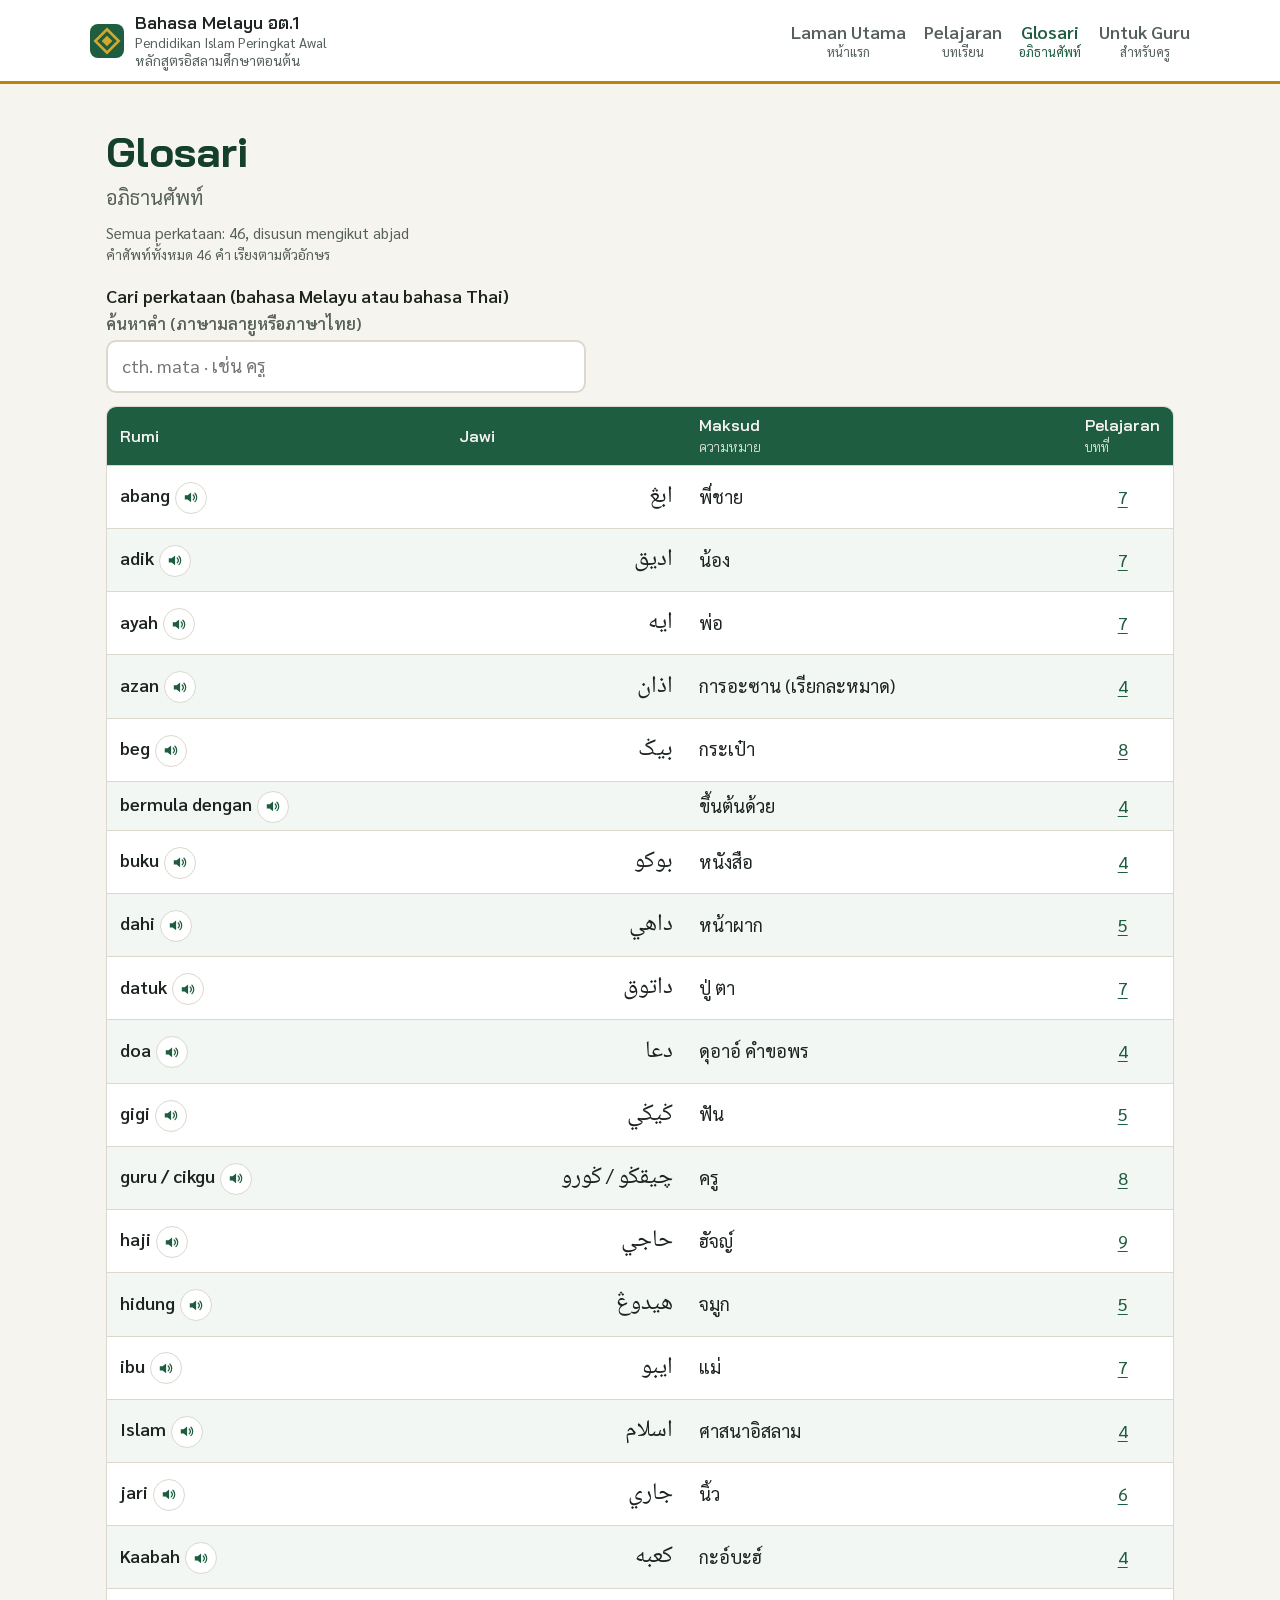
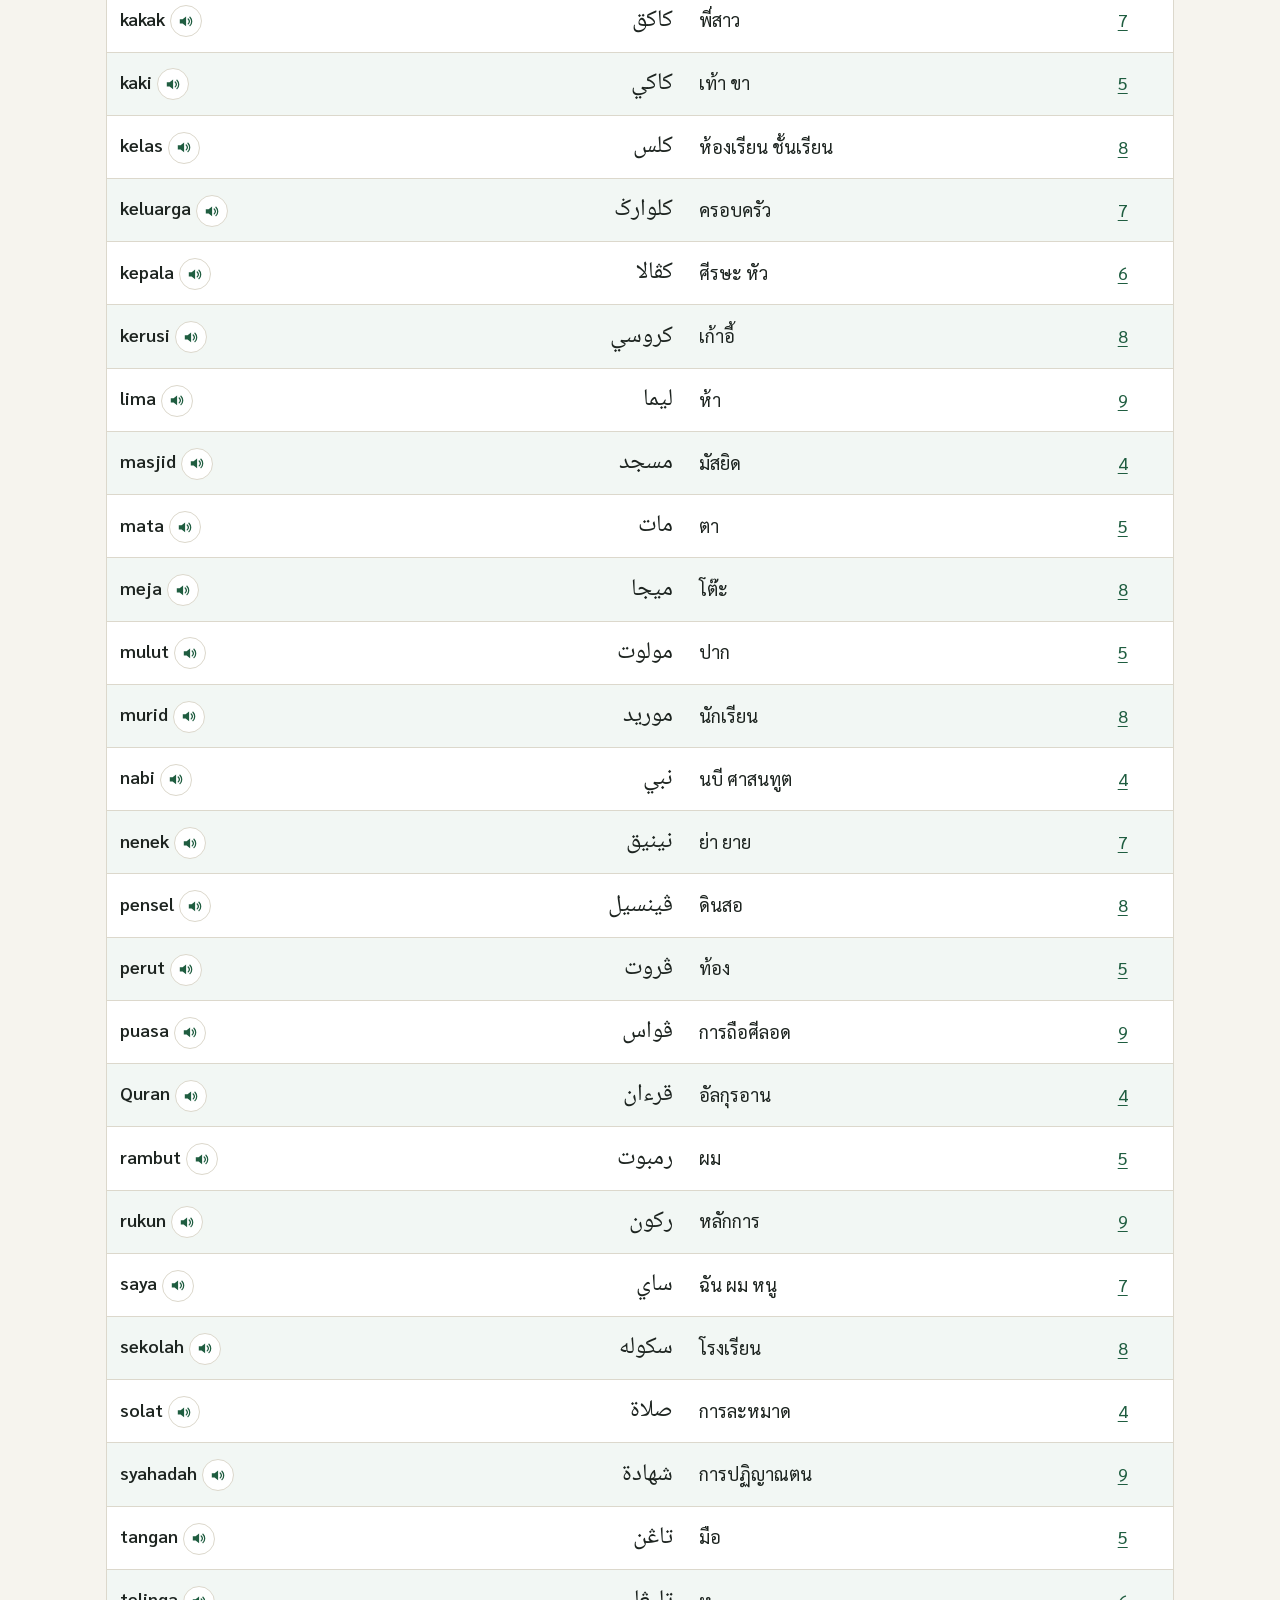
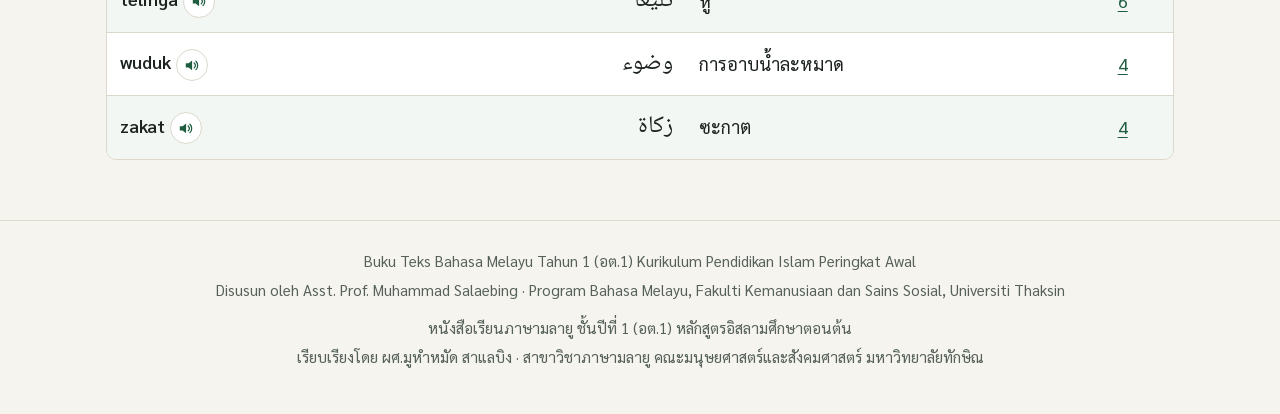
==== glosari.html @ 0ddcd723 "แก้ข้อความภาษามลายู: Asst. Prof., Kurikulum, ตัด (อต.1) และ มย ในคำนำ Co-Authored-By: Claude Opus 5." ====
<!doctype html>
<html lang="th">
<head>
<meta charset="utf-8">
<meta name="viewport" content="width=device-width, initial-scale=1">
<title>อภิธานศัพท์ — Bahasa Melayu อต.1</title>
<meta name="description" content="อภิธานศัพท์ภาษามลายู–ไทย ชั้น อต.1">
<link rel="preconnect" href="https://fonts.googleapis.com"><link rel="preconnect" href="https://fonts.gstatic.com" crossorigin><link href="https://fonts.googleapis.com/css2?family=Bai+Jamjuree:wght@500;600;700&family=Noto+Naskh+Arabic:wght@400;600&family=Sarabun:ital,wght@0,400;0,600;1,400&display=swap" rel="stylesheet">
<link rel="stylesheet" href="assets/style.css">
<link rel="icon" href="assets/favicon.svg" type="image/svg+xml">
</head>
<body>
<a class="skip" href="#isi"><span class="bi"><span lang="ms">Langkau ke kandungan</span><span class="tr">ข้ามไปยังเนื้อหา</span></span></a>
<header class="site-head">
  <a class="brand" href="index.html"><span class="mark" aria-hidden="true"></span><span>Bahasa Melayu อต.1<small lang="ms">Pendidikan Islam Peringkat Awal</small><small>หลักสูตรอิสลามศึกษาตอนต้น</small></span></a>
  <nav aria-label="Menu utama · เมนูหลัก"><a href="index.html"><span lang="ms">Laman Utama</span><small>หน้าแรก</small></a><a href="index.html#pelajaran"><span lang="ms">Pelajaran</span><small>บทเรียน</small></a><a href="glosari.html" aria-current="page"><span lang="ms">Glosari</span><small>อภิธานศัพท์</small></a><a href="index.html#guru"><span lang="ms">Untuk Guru</span><small>สำหรับครู</small></a></nav>
</header>
<main id="isi">

<header class="unit-head"><h1>Glosari</h1><p class="th-title">อภิธานศัพท์</p><p class="hint"><span class="bi"><span lang="ms">Semua perkataan: 46, disusun mengikut abjad</span><span class="tr">คำศัพท์ทั้งหมด 46 คำ เรียงตามตัวอักษร</span></span></p></header>
<label class="search"><span><span class="bi"><span lang="ms">Cari perkataan (bahasa Melayu atau bahasa Thai)</span><span class="tr">ค้นหาคำ (ภาษามลายูหรือภาษาไทย)</span></span></span><input type="search" id="g-q" placeholder="cth. mata · เช่น ครู" autocomplete="off"></label>
<p class="hint" id="g-count" aria-live="polite"></p>
<div class="tbl"><table class="vocab" id="g-table"><thead><tr><th>Rumi</th><th>Jawi</th><th><span class="bi"><span lang="ms">Maksud</span><span class="tr">ความหมาย</span></span></th><th><span class="bi"><span lang="ms">Pelajaran</span><span class="tr">บทที่</span></span></th></tr></thead><tbody><tr data-q="abang พี่ชาย"><td class="ms"><span>abang</span><button type="button" class="say" data-say="abang" aria-label="ฟังเสียง abang" title="ฟังเสียง"><svg viewBox="0 0 24 24" aria-hidden="true"><path d="M4 9h4l5-4v14l-5-4H4z" fill="currentColor"/><path d="M16 8.5a5 5 0 0 1 0 7M18.5 6a8.5 8.5 0 0 1 0 12" fill="none" stroke="currentColor" stroke-width="1.8" stroke-linecap="round"/></svg></button></td><td class="jw-cell"><span class="jw" lang="ms-Arab" dir="rtl">ابڠ</span></td><td>พี่ชาย</td><td class="n"><a href="pelajaran/07.html">7</a></td></tr><tr data-q="adik น้อง"><td class="ms"><span>adik</span><button type="button" class="say" data-say="adik" aria-label="ฟังเสียง adik" title="ฟังเสียง"><svg viewBox="0 0 24 24" aria-hidden="true"><path d="M4 9h4l5-4v14l-5-4H4z" fill="currentColor"/><path d="M16 8.5a5 5 0 0 1 0 7M18.5 6a8.5 8.5 0 0 1 0 12" fill="none" stroke="currentColor" stroke-width="1.8" stroke-linecap="round"/></svg></button></td><td class="jw-cell"><span class="jw" lang="ms-Arab" dir="rtl">اديق</span></td><td>น้อง</td><td class="n"><a href="pelajaran/07.html">7</a></td></tr><tr data-q="ayah พ่อ"><td class="ms"><span>ayah</span><button type="button" class="say" data-say="ayah" aria-label="ฟังเสียง ayah" title="ฟังเสียง"><svg viewBox="0 0 24 24" aria-hidden="true"><path d="M4 9h4l5-4v14l-5-4H4z" fill="currentColor"/><path d="M16 8.5a5 5 0 0 1 0 7M18.5 6a8.5 8.5 0 0 1 0 12" fill="none" stroke="currentColor" stroke-width="1.8" stroke-linecap="round"/></svg></button></td><td class="jw-cell"><span class="jw" lang="ms-Arab" dir="rtl">ايه</span></td><td>พ่อ</td><td class="n"><a href="pelajaran/07.html">7</a></td></tr><tr data-q="azan การอะซาน (เรียกละหมาด)"><td class="ms"><span>azan</span><button type="button" class="say" data-say="azan" aria-label="ฟังเสียง azan" title="ฟังเสียง"><svg viewBox="0 0 24 24" aria-hidden="true"><path d="M4 9h4l5-4v14l-5-4H4z" fill="currentColor"/><path d="M16 8.5a5 5 0 0 1 0 7M18.5 6a8.5 8.5 0 0 1 0 12" fill="none" stroke="currentColor" stroke-width="1.8" stroke-linecap="round"/></svg></button></td><td class="jw-cell"><span class="jw" lang="ms-Arab" dir="rtl">اذان</span></td><td>การอะซาน (เรียกละหมาด)</td><td class="n"><a href="pelajaran/04.html">4</a></td></tr><tr data-q="beg กระเป๋า"><td class="ms"><span>beg</span><button type="button" class="say" data-say="beg" aria-label="ฟังเสียง beg" title="ฟังเสียง"><svg viewBox="0 0 24 24" aria-hidden="true"><path d="M4 9h4l5-4v14l-5-4H4z" fill="currentColor"/><path d="M16 8.5a5 5 0 0 1 0 7M18.5 6a8.5 8.5 0 0 1 0 12" fill="none" stroke="currentColor" stroke-width="1.8" stroke-linecap="round"/></svg></button></td><td class="jw-cell"><span class="jw" lang="ms-Arab" dir="rtl">بيݢ</span></td><td>กระเป๋า</td><td class="n"><a href="pelajaran/08.html">8</a></td></tr><tr data-q="bermula dengan ขึ้นต้นด้วย"><td class="ms"><span>bermula dengan</span><button type="button" class="say" data-say="bermula dengan" aria-label="ฟังเสียง bermula dengan" title="ฟังเสียง"><svg viewBox="0 0 24 24" aria-hidden="true"><path d="M4 9h4l5-4v14l-5-4H4z" fill="currentColor"/><path d="M16 8.5a5 5 0 0 1 0 7M18.5 6a8.5 8.5 0 0 1 0 12" fill="none" stroke="currentColor" stroke-width="1.8" stroke-linecap="round"/></svg></button></td><td class="jw-cell"></td><td>ขึ้นต้นด้วย</td><td class="n"><a href="pelajaran/04.html">4</a></td></tr><tr data-q="buku หนังสือ"><td class="ms"><span>buku</span><button type="button" class="say" data-say="buku" aria-label="ฟังเสียง buku" title="ฟังเสียง"><svg viewBox="0 0 24 24" aria-hidden="true"><path d="M4 9h4l5-4v14l-5-4H4z" fill="currentColor"/><path d="M16 8.5a5 5 0 0 1 0 7M18.5 6a8.5 8.5 0 0 1 0 12" fill="none" stroke="currentColor" stroke-width="1.8" stroke-linecap="round"/></svg></button></td><td class="jw-cell"><span class="jw" lang="ms-Arab" dir="rtl">بوکو</span></td><td>หนังสือ</td><td class="n"><a href="pelajaran/04.html">4</a></td></tr><tr data-q="dahi หน้าผาก"><td class="ms"><span>dahi</span><button type="button" class="say" data-say="dahi" aria-label="ฟังเสียง dahi" title="ฟังเสียง"><svg viewBox="0 0 24 24" aria-hidden="true"><path d="M4 9h4l5-4v14l-5-4H4z" fill="currentColor"/><path d="M16 8.5a5 5 0 0 1 0 7M18.5 6a8.5 8.5 0 0 1 0 12" fill="none" stroke="currentColor" stroke-width="1.8" stroke-linecap="round"/></svg></button></td><td class="jw-cell"><span class="jw" lang="ms-Arab" dir="rtl">داهي</span></td><td>หน้าผาก</td><td class="n"><a href="pelajaran/05.html">5</a></td></tr><tr data-q="datuk ปู่ ตา"><td class="ms"><span>datuk</span><button type="button" class="say" data-say="datuk" aria-label="ฟังเสียง datuk" title="ฟังเสียง"><svg viewBox="0 0 24 24" aria-hidden="true"><path d="M4 9h4l5-4v14l-5-4H4z" fill="currentColor"/><path d="M16 8.5a5 5 0 0 1 0 7M18.5 6a8.5 8.5 0 0 1 0 12" fill="none" stroke="currentColor" stroke-width="1.8" stroke-linecap="round"/></svg></button></td><td class="jw-cell"><span class="jw" lang="ms-Arab" dir="rtl">داتوق</span></td><td>ปู่ ตา</td><td class="n"><a href="pelajaran/07.html">7</a></td></tr><tr data-q="doa ดุอาอ์ คำขอพร"><td class="ms"><span>doa</span><button type="button" class="say" data-say="doa" aria-label="ฟังเสียง doa" title="ฟังเสียง"><svg viewBox="0 0 24 24" aria-hidden="true"><path d="M4 9h4l5-4v14l-5-4H4z" fill="currentColor"/><path d="M16 8.5a5 5 0 0 1 0 7M18.5 6a8.5 8.5 0 0 1 0 12" fill="none" stroke="currentColor" stroke-width="1.8" stroke-linecap="round"/></svg></button></td><td class="jw-cell"><span class="jw" lang="ms-Arab" dir="rtl">دعا</span></td><td>ดุอาอ์ คำขอพร</td><td class="n"><a href="pelajaran/04.html">4</a></td></tr><tr data-q="gigi ฟัน"><td class="ms"><span>gigi</span><button type="button" class="say" data-say="gigi" aria-label="ฟังเสียง gigi" title="ฟังเสียง"><svg viewBox="0 0 24 24" aria-hidden="true"><path d="M4 9h4l5-4v14l-5-4H4z" fill="currentColor"/><path d="M16 8.5a5 5 0 0 1 0 7M18.5 6a8.5 8.5 0 0 1 0 12" fill="none" stroke="currentColor" stroke-width="1.8" stroke-linecap="round"/></svg></button></td><td class="jw-cell"><span class="jw" lang="ms-Arab" dir="rtl">ݢيݢي</span></td><td>ฟัน</td><td class="n"><a href="pelajaran/05.html">5</a></td></tr><tr data-q="guru / cikgu ครู"><td class="ms"><span>guru / cikgu</span><button type="button" class="say" data-say="guru / cikgu" aria-label="ฟังเสียง guru / cikgu" title="ฟังเสียง"><svg viewBox="0 0 24 24" aria-hidden="true"><path d="M4 9h4l5-4v14l-5-4H4z" fill="currentColor"/><path d="M16 8.5a5 5 0 0 1 0 7M18.5 6a8.5 8.5 0 0 1 0 12" fill="none" stroke="currentColor" stroke-width="1.8" stroke-linecap="round"/></svg></button></td><td class="jw-cell"><span class="jw" lang="ms-Arab" dir="rtl">ݢورو</span> / <span class="jw" lang="ms-Arab" dir="rtl">چيقݢو</span></td><td>ครู</td><td class="n"><a href="pelajaran/08.html">8</a></td></tr><tr data-q="haji ฮัจญ์"><td class="ms"><span>haji</span><button type="button" class="say" data-say="haji" aria-label="ฟังเสียง haji" title="ฟังเสียง"><svg viewBox="0 0 24 24" aria-hidden="true"><path d="M4 9h4l5-4v14l-5-4H4z" fill="currentColor"/><path d="M16 8.5a5 5 0 0 1 0 7M18.5 6a8.5 8.5 0 0 1 0 12" fill="none" stroke="currentColor" stroke-width="1.8" stroke-linecap="round"/></svg></button></td><td class="jw-cell"><span class="jw" lang="ms-Arab" dir="rtl">حاجي</span></td><td>ฮัจญ์</td><td class="n"><a href="pelajaran/09.html">9</a></td></tr><tr data-q="hidung จมูก"><td class="ms"><span>hidung</span><button type="button" class="say" data-say="hidung" aria-label="ฟังเสียง hidung" title="ฟังเสียง"><svg viewBox="0 0 24 24" aria-hidden="true"><path d="M4 9h4l5-4v14l-5-4H4z" fill="currentColor"/><path d="M16 8.5a5 5 0 0 1 0 7M18.5 6a8.5 8.5 0 0 1 0 12" fill="none" stroke="currentColor" stroke-width="1.8" stroke-linecap="round"/></svg></button></td><td class="jw-cell"><span class="jw" lang="ms-Arab" dir="rtl">هيدوڠ</span></td><td>จมูก</td><td class="n"><a href="pelajaran/05.html">5</a></td></tr><tr data-q="ibu แม่"><td class="ms"><span>ibu</span><button type="button" class="say" data-say="ibu" aria-label="ฟังเสียง ibu" title="ฟังเสียง"><svg viewBox="0 0 24 24" aria-hidden="true"><path d="M4 9h4l5-4v14l-5-4H4z" fill="currentColor"/><path d="M16 8.5a5 5 0 0 1 0 7M18.5 6a8.5 8.5 0 0 1 0 12" fill="none" stroke="currentColor" stroke-width="1.8" stroke-linecap="round"/></svg></button></td><td class="jw-cell"><span class="jw" lang="ms-Arab" dir="rtl">ايبو</span></td><td>แม่</td><td class="n"><a href="pelajaran/07.html">7</a></td></tr><tr data-q="islam ศาสนาอิสลาม"><td class="ms"><span>Islam</span><button type="button" class="say" data-say="Islam" aria-label="ฟังเสียง Islam" title="ฟังเสียง"><svg viewBox="0 0 24 24" aria-hidden="true"><path d="M4 9h4l5-4v14l-5-4H4z" fill="currentColor"/><path d="M16 8.5a5 5 0 0 1 0 7M18.5 6a8.5 8.5 0 0 1 0 12" fill="none" stroke="currentColor" stroke-width="1.8" stroke-linecap="round"/></svg></button></td><td class="jw-cell"><span class="jw" lang="ms-Arab" dir="rtl">اسلام</span></td><td>ศาสนาอิสลาม</td><td class="n"><a href="pelajaran/04.html">4</a></td></tr><tr data-q="jari นิ้ว"><td class="ms"><span>jari</span><button type="button" class="say" data-say="jari" aria-label="ฟังเสียง jari" title="ฟังเสียง"><svg viewBox="0 0 24 24" aria-hidden="true"><path d="M4 9h4l5-4v14l-5-4H4z" fill="currentColor"/><path d="M16 8.5a5 5 0 0 1 0 7M18.5 6a8.5 8.5 0 0 1 0 12" fill="none" stroke="currentColor" stroke-width="1.8" stroke-linecap="round"/></svg></button></td><td class="jw-cell"><span class="jw" lang="ms-Arab" dir="rtl">جاري</span></td><td>นิ้ว</td><td class="n"><a href="pelajaran/06.html">6</a></td></tr><tr data-q="kaabah กะอ์บะฮ์"><td class="ms"><span>Kaabah</span><button type="button" class="say" data-say="Kaabah" aria-label="ฟังเสียง Kaabah" title="ฟังเสียง"><svg viewBox="0 0 24 24" aria-hidden="true"><path d="M4 9h4l5-4v14l-5-4H4z" fill="currentColor"/><path d="M16 8.5a5 5 0 0 1 0 7M18.5 6a8.5 8.5 0 0 1 0 12" fill="none" stroke="currentColor" stroke-width="1.8" stroke-linecap="round"/></svg></button></td><td class="jw-cell"><span class="jw" lang="ms-Arab" dir="rtl">کعبه</span></td><td>กะอ์บะฮ์</td><td class="n"><a href="pelajaran/04.html">4</a></td></tr><tr data-q="kakak พี่สาว"><td class="ms"><span>kakak</span><button type="button" class="say" data-say="kakak" aria-label="ฟังเสียง kakak" title="ฟังเสียง"><svg viewBox="0 0 24 24" aria-hidden="true"><path d="M4 9h4l5-4v14l-5-4H4z" fill="currentColor"/><path d="M16 8.5a5 5 0 0 1 0 7M18.5 6a8.5 8.5 0 0 1 0 12" fill="none" stroke="currentColor" stroke-width="1.8" stroke-linecap="round"/></svg></button></td><td class="jw-cell"><span class="jw" lang="ms-Arab" dir="rtl">کاکق</span></td><td>พี่สาว</td><td class="n"><a href="pelajaran/07.html">7</a></td></tr><tr data-q="kaki เท้า ขา"><td class="ms"><span>kaki</span><button type="button" class="say" data-say="kaki" aria-label="ฟังเสียง kaki" title="ฟังเสียง"><svg viewBox="0 0 24 24" aria-hidden="true"><path d="M4 9h4l5-4v14l-5-4H4z" fill="currentColor"/><path d="M16 8.5a5 5 0 0 1 0 7M18.5 6a8.5 8.5 0 0 1 0 12" fill="none" stroke="currentColor" stroke-width="1.8" stroke-linecap="round"/></svg></button></td><td class="jw-cell"><span class="jw" lang="ms-Arab" dir="rtl">کاکي</span></td><td>เท้า ขา</td><td class="n"><a href="pelajaran/05.html">5</a></td></tr><tr data-q="kelas ห้องเรียน ชั้นเรียน"><td class="ms"><span>kelas</span><button type="button" class="say" data-say="kelas" aria-label="ฟังเสียง kelas" title="ฟังเสียง"><svg viewBox="0 0 24 24" aria-hidden="true"><path d="M4 9h4l5-4v14l-5-4H4z" fill="currentColor"/><path d="M16 8.5a5 5 0 0 1 0 7M18.5 6a8.5 8.5 0 0 1 0 12" fill="none" stroke="currentColor" stroke-width="1.8" stroke-linecap="round"/></svg></button></td><td class="jw-cell"><span class="jw" lang="ms-Arab" dir="rtl">کلس</span></td><td>ห้องเรียน ชั้นเรียน</td><td class="n"><a href="pelajaran/08.html">8</a></td></tr><tr data-q="keluarga ครอบครัว"><td class="ms"><span>keluarga</span><button type="button" class="say" data-say="keluarga" aria-label="ฟังเสียง keluarga" title="ฟังเสียง"><svg viewBox="0 0 24 24" aria-hidden="true"><path d="M4 9h4l5-4v14l-5-4H4z" fill="currentColor"/><path d="M16 8.5a5 5 0 0 1 0 7M18.5 6a8.5 8.5 0 0 1 0 12" fill="none" stroke="currentColor" stroke-width="1.8" stroke-linecap="round"/></svg></button></td><td class="jw-cell"><span class="jw" lang="ms-Arab" dir="rtl">کلوارݢ</span></td><td>ครอบครัว</td><td class="n"><a href="pelajaran/07.html">7</a></td></tr><tr data-q="kepala ศีรษะ หัว"><td class="ms"><span>kepala</span><button type="button" class="say" data-say="kepala" aria-label="ฟังเสียง kepala" title="ฟังเสียง"><svg viewBox="0 0 24 24" aria-hidden="true"><path d="M4 9h4l5-4v14l-5-4H4z" fill="currentColor"/><path d="M16 8.5a5 5 0 0 1 0 7M18.5 6a8.5 8.5 0 0 1 0 12" fill="none" stroke="currentColor" stroke-width="1.8" stroke-linecap="round"/></svg></button></td><td class="jw-cell"><span class="jw" lang="ms-Arab" dir="rtl">کڤالا</span></td><td>ศีรษะ หัว</td><td class="n"><a href="pelajaran/06.html">6</a></td></tr><tr data-q="kerusi เก้าอี้"><td class="ms"><span>kerusi</span><button type="button" class="say" data-say="kerusi" aria-label="ฟังเสียง kerusi" title="ฟังเสียง"><svg viewBox="0 0 24 24" aria-hidden="true"><path d="M4 9h4l5-4v14l-5-4H4z" fill="currentColor"/><path d="M16 8.5a5 5 0 0 1 0 7M18.5 6a8.5 8.5 0 0 1 0 12" fill="none" stroke="currentColor" stroke-width="1.8" stroke-linecap="round"/></svg></button></td><td class="jw-cell"><span class="jw" lang="ms-Arab" dir="rtl">کروسي</span></td><td>เก้าอี้</td><td class="n"><a href="pelajaran/08.html">8</a></td></tr><tr data-q="lima ห้า"><td class="ms"><span>lima</span><button type="button" class="say" data-say="lima" aria-label="ฟังเสียง lima" title="ฟังเสียง"><svg viewBox="0 0 24 24" aria-hidden="true"><path d="M4 9h4l5-4v14l-5-4H4z" fill="currentColor"/><path d="M16 8.5a5 5 0 0 1 0 7M18.5 6a8.5 8.5 0 0 1 0 12" fill="none" stroke="currentColor" stroke-width="1.8" stroke-linecap="round"/></svg></button></td><td class="jw-cell"><span class="jw" lang="ms-Arab" dir="rtl">ليما</span></td><td>ห้า</td><td class="n"><a href="pelajaran/09.html">9</a></td></tr><tr data-q="masjid มัสยิด"><td class="ms"><span>masjid</span><button type="button" class="say" data-say="masjid" aria-label="ฟังเสียง masjid" title="ฟังเสียง"><svg viewBox="0 0 24 24" aria-hidden="true"><path d="M4 9h4l5-4v14l-5-4H4z" fill="currentColor"/><path d="M16 8.5a5 5 0 0 1 0 7M18.5 6a8.5 8.5 0 0 1 0 12" fill="none" stroke="currentColor" stroke-width="1.8" stroke-linecap="round"/></svg></button></td><td class="jw-cell"><span class="jw" lang="ms-Arab" dir="rtl">مسجد</span></td><td>มัสยิด</td><td class="n"><a href="pelajaran/04.html">4</a></td></tr><tr data-q="mata ตา"><td class="ms"><span>mata</span><button type="button" class="say" data-say="mata" aria-label="ฟังเสียง mata" title="ฟังเสียง"><svg viewBox="0 0 24 24" aria-hidden="true"><path d="M4 9h4l5-4v14l-5-4H4z" fill="currentColor"/><path d="M16 8.5a5 5 0 0 1 0 7M18.5 6a8.5 8.5 0 0 1 0 12" fill="none" stroke="currentColor" stroke-width="1.8" stroke-linecap="round"/></svg></button></td><td class="jw-cell"><span class="jw" lang="ms-Arab" dir="rtl">مات</span></td><td>ตา</td><td class="n"><a href="pelajaran/05.html">5</a></td></tr><tr data-q="meja โต๊ะ"><td class="ms"><span>meja</span><button type="button" class="say" data-say="meja" aria-label="ฟังเสียง meja" title="ฟังเสียง"><svg viewBox="0 0 24 24" aria-hidden="true"><path d="M4 9h4l5-4v14l-5-4H4z" fill="currentColor"/><path d="M16 8.5a5 5 0 0 1 0 7M18.5 6a8.5 8.5 0 0 1 0 12" fill="none" stroke="currentColor" stroke-width="1.8" stroke-linecap="round"/></svg></button></td><td class="jw-cell"><span class="jw" lang="ms-Arab" dir="rtl">ميجا</span></td><td>โต๊ะ</td><td class="n"><a href="pelajaran/08.html">8</a></td></tr><tr data-q="mulut ปาก"><td class="ms"><span>mulut</span><button type="button" class="say" data-say="mulut" aria-label="ฟังเสียง mulut" title="ฟังเสียง"><svg viewBox="0 0 24 24" aria-hidden="true"><path d="M4 9h4l5-4v14l-5-4H4z" fill="currentColor"/><path d="M16 8.5a5 5 0 0 1 0 7M18.5 6a8.5 8.5 0 0 1 0 12" fill="none" stroke="currentColor" stroke-width="1.8" stroke-linecap="round"/></svg></button></td><td class="jw-cell"><span class="jw" lang="ms-Arab" dir="rtl">مولوت</span></td><td>ปาก</td><td class="n"><a href="pelajaran/05.html">5</a></td></tr><tr data-q="murid นักเรียน"><td class="ms"><span>murid</span><button type="button" class="say" data-say="murid" aria-label="ฟังเสียง murid" title="ฟังเสียง"><svg viewBox="0 0 24 24" aria-hidden="true"><path d="M4 9h4l5-4v14l-5-4H4z" fill="currentColor"/><path d="M16 8.5a5 5 0 0 1 0 7M18.5 6a8.5 8.5 0 0 1 0 12" fill="none" stroke="currentColor" stroke-width="1.8" stroke-linecap="round"/></svg></button></td><td class="jw-cell"><span class="jw" lang="ms-Arab" dir="rtl">موريد</span></td><td>นักเรียน</td><td class="n"><a href="pelajaran/08.html">8</a></td></tr><tr data-q="nabi นบี ศาสนทูต"><td class="ms"><span>nabi</span><button type="button" class="say" data-say="nabi" aria-label="ฟังเสียง nabi" title="ฟังเสียง"><svg viewBox="0 0 24 24" aria-hidden="true"><path d="M4 9h4l5-4v14l-5-4H4z" fill="currentColor"/><path d="M16 8.5a5 5 0 0 1 0 7M18.5 6a8.5 8.5 0 0 1 0 12" fill="none" stroke="currentColor" stroke-width="1.8" stroke-linecap="round"/></svg></button></td><td class="jw-cell"><span class="jw" lang="ms-Arab" dir="rtl">نبي</span></td><td>นบี ศาสนทูต</td><td class="n"><a href="pelajaran/04.html">4</a></td></tr><tr data-q="nenek ย่า ยาย"><td class="ms"><span>nenek</span><button type="button" class="say" data-say="nenek" aria-label="ฟังเสียง nenek" title="ฟังเสียง"><svg viewBox="0 0 24 24" aria-hidden="true"><path d="M4 9h4l5-4v14l-5-4H4z" fill="currentColor"/><path d="M16 8.5a5 5 0 0 1 0 7M18.5 6a8.5 8.5 0 0 1 0 12" fill="none" stroke="currentColor" stroke-width="1.8" stroke-linecap="round"/></svg></button></td><td class="jw-cell"><span class="jw" lang="ms-Arab" dir="rtl">نينيق</span></td><td>ย่า ยาย</td><td class="n"><a href="pelajaran/07.html">7</a></td></tr><tr data-q="pensel ดินสอ"><td class="ms"><span>pensel</span><button type="button" class="say" data-say="pensel" aria-label="ฟังเสียง pensel" title="ฟังเสียง"><svg viewBox="0 0 24 24" aria-hidden="true"><path d="M4 9h4l5-4v14l-5-4H4z" fill="currentColor"/><path d="M16 8.5a5 5 0 0 1 0 7M18.5 6a8.5 8.5 0 0 1 0 12" fill="none" stroke="currentColor" stroke-width="1.8" stroke-linecap="round"/></svg></button></td><td class="jw-cell"><span class="jw" lang="ms-Arab" dir="rtl">ڤينسيل</span></td><td>ดินสอ</td><td class="n"><a href="pelajaran/08.html">8</a></td></tr><tr data-q="perut ท้อง"><td class="ms"><span>perut</span><button type="button" class="say" data-say="perut" aria-label="ฟังเสียง perut" title="ฟังเสียง"><svg viewBox="0 0 24 24" aria-hidden="true"><path d="M4 9h4l5-4v14l-5-4H4z" fill="currentColor"/><path d="M16 8.5a5 5 0 0 1 0 7M18.5 6a8.5 8.5 0 0 1 0 12" fill="none" stroke="currentColor" stroke-width="1.8" stroke-linecap="round"/></svg></button></td><td class="jw-cell"><span class="jw" lang="ms-Arab" dir="rtl">ڤروت</span></td><td>ท้อง</td><td class="n"><a href="pelajaran/05.html">5</a></td></tr><tr data-q="puasa การถือศีลอด"><td class="ms"><span>puasa</span><button type="button" class="say" data-say="puasa" aria-label="ฟังเสียง puasa" title="ฟังเสียง"><svg viewBox="0 0 24 24" aria-hidden="true"><path d="M4 9h4l5-4v14l-5-4H4z" fill="currentColor"/><path d="M16 8.5a5 5 0 0 1 0 7M18.5 6a8.5 8.5 0 0 1 0 12" fill="none" stroke="currentColor" stroke-width="1.8" stroke-linecap="round"/></svg></button></td><td class="jw-cell"><span class="jw" lang="ms-Arab" dir="rtl">ڤواس</span></td><td>การถือศีลอด</td><td class="n"><a href="pelajaran/09.html">9</a></td></tr><tr data-q="quran อัลกุรอาน"><td class="ms"><span>Quran</span><button type="button" class="say" data-say="Quran" aria-label="ฟังเสียง Quran" title="ฟังเสียง"><svg viewBox="0 0 24 24" aria-hidden="true"><path d="M4 9h4l5-4v14l-5-4H4z" fill="currentColor"/><path d="M16 8.5a5 5 0 0 1 0 7M18.5 6a8.5 8.5 0 0 1 0 12" fill="none" stroke="currentColor" stroke-width="1.8" stroke-linecap="round"/></svg></button></td><td class="jw-cell"><span class="jw" lang="ms-Arab" dir="rtl">قرءان</span></td><td>อัลกุรอาน</td><td class="n"><a href="pelajaran/04.html">4</a></td></tr><tr data-q="rambut ผม"><td class="ms"><span>rambut</span><button type="button" class="say" data-say="rambut" aria-label="ฟังเสียง rambut" title="ฟังเสียง"><svg viewBox="0 0 24 24" aria-hidden="true"><path d="M4 9h4l5-4v14l-5-4H4z" fill="currentColor"/><path d="M16 8.5a5 5 0 0 1 0 7M18.5 6a8.5 8.5 0 0 1 0 12" fill="none" stroke="currentColor" stroke-width="1.8" stroke-linecap="round"/></svg></button></td><td class="jw-cell"><span class="jw" lang="ms-Arab" dir="rtl">رمبوت</span></td><td>ผม</td><td class="n"><a href="pelajaran/05.html">5</a></td></tr><tr data-q="rukun หลักการ"><td class="ms"><span>rukun</span><button type="button" class="say" data-say="rukun" aria-label="ฟังเสียง rukun" title="ฟังเสียง"><svg viewBox="0 0 24 24" aria-hidden="true"><path d="M4 9h4l5-4v14l-5-4H4z" fill="currentColor"/><path d="M16 8.5a5 5 0 0 1 0 7M18.5 6a8.5 8.5 0 0 1 0 12" fill="none" stroke="currentColor" stroke-width="1.8" stroke-linecap="round"/></svg></button></td><td class="jw-cell"><span class="jw" lang="ms-Arab" dir="rtl">رکون</span></td><td>หลักการ</td><td class="n"><a href="pelajaran/09.html">9</a></td></tr><tr data-q="saya ฉัน ผม หนู"><td class="ms"><span>saya</span><button type="button" class="say" data-say="saya" aria-label="ฟังเสียง saya" title="ฟังเสียง"><svg viewBox="0 0 24 24" aria-hidden="true"><path d="M4 9h4l5-4v14l-5-4H4z" fill="currentColor"/><path d="M16 8.5a5 5 0 0 1 0 7M18.5 6a8.5 8.5 0 0 1 0 12" fill="none" stroke="currentColor" stroke-width="1.8" stroke-linecap="round"/></svg></button></td><td class="jw-cell"><span class="jw" lang="ms-Arab" dir="rtl">ساي</span></td><td>ฉัน ผม หนู</td><td class="n"><a href="pelajaran/07.html">7</a></td></tr><tr data-q="sekolah โรงเรียน"><td class="ms"><span>sekolah</span><button type="button" class="say" data-say="sekolah" aria-label="ฟังเสียง sekolah" title="ฟังเสียง"><svg viewBox="0 0 24 24" aria-hidden="true"><path d="M4 9h4l5-4v14l-5-4H4z" fill="currentColor"/><path d="M16 8.5a5 5 0 0 1 0 7M18.5 6a8.5 8.5 0 0 1 0 12" fill="none" stroke="currentColor" stroke-width="1.8" stroke-linecap="round"/></svg></button></td><td class="jw-cell"><span class="jw" lang="ms-Arab" dir="rtl">سکوله</span></td><td>โรงเรียน</td><td class="n"><a href="pelajaran/08.html">8</a></td></tr><tr data-q="solat การละหมาด"><td class="ms"><span>solat</span><button type="button" class="say" data-say="solat" aria-label="ฟังเสียง solat" title="ฟังเสียง"><svg viewBox="0 0 24 24" aria-hidden="true"><path d="M4 9h4l5-4v14l-5-4H4z" fill="currentColor"/><path d="M16 8.5a5 5 0 0 1 0 7M18.5 6a8.5 8.5 0 0 1 0 12" fill="none" stroke="currentColor" stroke-width="1.8" stroke-linecap="round"/></svg></button></td><td class="jw-cell"><span class="jw" lang="ms-Arab" dir="rtl">صلاة</span></td><td>การละหมาด</td><td class="n"><a href="pelajaran/04.html">4</a></td></tr><tr data-q="syahadah การปฏิญาณตน"><td class="ms"><span>syahadah</span><button type="button" class="say" data-say="syahadah" aria-label="ฟังเสียง syahadah" title="ฟังเสียง"><svg viewBox="0 0 24 24" aria-hidden="true"><path d="M4 9h4l5-4v14l-5-4H4z" fill="currentColor"/><path d="M16 8.5a5 5 0 0 1 0 7M18.5 6a8.5 8.5 0 0 1 0 12" fill="none" stroke="currentColor" stroke-width="1.8" stroke-linecap="round"/></svg></button></td><td class="jw-cell"><span class="jw" lang="ms-Arab" dir="rtl">شهادة</span></td><td>การปฏิญาณตน</td><td class="n"><a href="pelajaran/09.html">9</a></td></tr><tr data-q="tangan มือ"><td class="ms"><span>tangan</span><button type="button" class="say" data-say="tangan" aria-label="ฟังเสียง tangan" title="ฟังเสียง"><svg viewBox="0 0 24 24" aria-hidden="true"><path d="M4 9h4l5-4v14l-5-4H4z" fill="currentColor"/><path d="M16 8.5a5 5 0 0 1 0 7M18.5 6a8.5 8.5 0 0 1 0 12" fill="none" stroke="currentColor" stroke-width="1.8" stroke-linecap="round"/></svg></button></td><td class="jw-cell"><span class="jw" lang="ms-Arab" dir="rtl">تاڠن</span></td><td>มือ</td><td class="n"><a href="pelajaran/05.html">5</a></td></tr><tr data-q="telinga หู"><td class="ms"><span>telinga</span><button type="button" class="say" data-say="telinga" aria-label="ฟังเสียง telinga" title="ฟังเสียง"><svg viewBox="0 0 24 24" aria-hidden="true"><path d="M4 9h4l5-4v14l-5-4H4z" fill="currentColor"/><path d="M16 8.5a5 5 0 0 1 0 7M18.5 6a8.5 8.5 0 0 1 0 12" fill="none" stroke="currentColor" stroke-width="1.8" stroke-linecap="round"/></svg></button></td><td class="jw-cell"><span class="jw" lang="ms-Arab" dir="rtl">تليڠا</span></td><td>หู</td><td class="n"><a href="pelajaran/06.html">6</a></td></tr><tr data-q="wuduk การอาบน้ำละหมาด"><td class="ms"><span>wuduk</span><button type="button" class="say" data-say="wuduk" aria-label="ฟังเสียง wuduk" title="ฟังเสียง"><svg viewBox="0 0 24 24" aria-hidden="true"><path d="M4 9h4l5-4v14l-5-4H4z" fill="currentColor"/><path d="M16 8.5a5 5 0 0 1 0 7M18.5 6a8.5 8.5 0 0 1 0 12" fill="none" stroke="currentColor" stroke-width="1.8" stroke-linecap="round"/></svg></button></td><td class="jw-cell"><span class="jw" lang="ms-Arab" dir="rtl">وضوء</span></td><td>การอาบน้ำละหมาด</td><td class="n"><a href="pelajaran/04.html">4</a></td></tr><tr data-q="zakat ซะกาต"><td class="ms"><span>zakat</span><button type="button" class="say" data-say="zakat" aria-label="ฟังเสียง zakat" title="ฟังเสียง"><svg viewBox="0 0 24 24" aria-hidden="true"><path d="M4 9h4l5-4v14l-5-4H4z" fill="currentColor"/><path d="M16 8.5a5 5 0 0 1 0 7M18.5 6a8.5 8.5 0 0 1 0 12" fill="none" stroke="currentColor" stroke-width="1.8" stroke-linecap="round"/></svg></button></td><td class="jw-cell"><span class="jw" lang="ms-Arab" dir="rtl">زکاة</span></td><td>ซะกาต</td><td class="n"><a href="pelajaran/04.html">4</a></td></tr></tbody></table></div>
</main>
<footer class="site-foot">
  <p lang="ms">Buku Teks Bahasa Melayu Tahun 1 (อต.1) Kurikulum Pendidikan Islam Peringkat Awal</p>
  <p lang="ms">Disusun oleh Asst. Prof. Muhammad Salaebing · Program Bahasa Melayu, Fakulti Kemanusiaan dan Sains Sosial, Universiti Thaksin</p>
  <p class="foot-th">หนังสือเรียนภาษามลายู ชั้นปีที่ 1 (อต.1) หลักสูตรอิสลามศึกษาตอนต้น</p>
  <p>เรียบเรียงโดย ผศ.มูหำหมัด สาแลบิง · สาขาวิชาภาษามลายู คณะมนุษยศาสตร์และสังคมศาสตร์ มหาวิทยาลัยทักษิณ</p>
</footer>
<script src="assets/app.js"></script>
<script data-goatcounter="https://buku-bm-at1.goatcounter.com/count" async src="//gc.zgo.at/count.js"></script>
</body>
</html>
---- assets/style.css ----
/* Bahasa Melayu อต.๑ — hijau pandan + emas */
:root {
  --paper: #F6F4EE;
  --surface: #FFFFFF;
  --ink: #1D2420;
  --ink-soft: #55605A;
  --green: #1F5D40;
  --green-deep: #143F2B;
  --green-soft: #E3EEE7;
  --gold: #8A6512;
  --gold-line: #B8860B;
  --gold-soft: #F5EBD2;
  --line: #DCD8CC;
  --ok: #1F6B3F;
  --ok-bg: #DFF0E5;
  --no: #9B2C2C;
  --no-bg: #F7E3E3;
  --radius: 10px;
  --measure: 72ch;
  --f-head: "Bai Jamjuree", "Sarabun", system-ui, sans-serif;
  --f-body: "Sarabun", system-ui, sans-serif;
  --f-jawi: "Noto Naskh Arabic", "Traditional Arabic", serif;
  color-scheme: light;
}
@media (prefers-color-scheme: dark) {
  :root:not([data-theme="light"]) {
    --paper: #141A17; --surface: #1C2420; --ink: #EAF0EC; --ink-soft: #B3BFB8;
    --green: #8FD1AE; --green-deep: #BFE8D1; --green-soft: #22352B;
    --gold: #E3C06A; --gold-line: #B8913A; --gold-soft: #3A3120; --line: #33403A;
    --ok: #8FD3A6; --ok-bg: #1F3A29; --no: #F0A3A3; --no-bg: #4A2323;
    color-scheme: dark;
  }
}
:root[data-theme="dark"] {
  --paper: #141A17; --surface: #1C2420; --ink: #EAF0EC; --ink-soft: #B3BFB8;
  --green: #8FD1AE; --green-deep: #BFE8D1; --green-soft: #22352B;
  --gold: #E3C06A; --gold-line: #B8913A; --gold-soft: #3A3120; --line: #33403A;
  --ok: #8FD3A6; --ok-bg: #1F3A29; --no: #F0A3A3; --no-bg: #4A2323;
  color-scheme: dark;
}

* { box-sizing: border-box; }
html { scroll-behavior: smooth; -webkit-text-size-adjust: 100%; }
body { margin: 0; background: var(--paper); color: var(--ink); font: 400 1.125rem/1.7 var(--f-body); }
a { color: var(--green); text-underline-offset: 3px; }
h1, h2, h3, h4 { font-family: var(--f-head); line-height: 1.3; color: var(--green-deep); }
strong { font-weight: 600; }
.jw, [lang="ms-Arab"] { font-family: var(--f-jawi); font-size: 1.15em; line-height: 2; unicode-bidi: isolate; }
:focus-visible { outline: 3px solid var(--gold-line); outline-offset: 2px; border-radius: 4px; }

.skip { position: absolute; left: -999px; top: 0; background: var(--green); color: #fff; padding: .5rem 1rem; z-index: 10; }
.skip:focus { left: 1rem; }

/* หัวและท้ายเว็บ */
.site-head { display: flex; flex-wrap: wrap; gap: .5rem 1.5rem; align-items: center; justify-content: space-between; padding: .75rem max(16px, calc((100% - 1100px) / 2)); background: var(--surface); border-bottom: 3px solid var(--gold-line); }
.brand { display: flex; gap: .7rem; align-items: center; text-decoration: none; color: var(--ink); font: 600 1.1rem/1.2 var(--f-head); }
.brand small { display: block; font: 400 .85rem var(--f-body); color: var(--ink-soft); }
.mark { width: 34px; height: 34px; border-radius: 8px; background: var(--green) url("favicon.svg") center/cover; flex: none; }
.site-head nav { display: flex; gap: 1.1rem; flex-wrap: wrap; }
.site-head nav a { text-decoration: none; color: var(--ink-soft); font-weight: 600; display: flex; flex-direction: column; align-items: center; line-height: 1.2; }
.site-head nav a small { font: 400 .8rem var(--f-body); }
.site-head nav a:hover, .site-head nav a[aria-current] { color: var(--green); }
/* สองภาษา: มลายูก่อน ไทยตามหลัง */
.tr { color: var(--ink-soft); font-weight: 400; }
.bi { display: inline-flex; flex-direction: column; vertical-align: top; line-height: 1.35; }
.bi > .tr { font-size: .9em; margin-top: .1rem; }
.btn .bi, .btn-ghost .bi { align-items: center; }
.btn, .btn-ghost { border-radius: 16px; }
.word-foot .btn-ghost { min-width: 9rem; justify-content: center; }
th .bi > .tr { color: inherit; opacity: .85; font-size: .85em; }
.crumb p { margin: 0; }
.crumb p.tr { font-size: .9em; }
.pager .bi { display: flex; }
.pager .next .bi { align-items: flex-end; }
.skip .tr { color: inherit; }
.btn .tr, .btn-ghost .tr, .pager .tr { color: inherit; opacity: .85; }
.h-th { display: block; font: 500 .62em/1.4 var(--f-body); color: var(--ink-soft); margin-top: .1rem; }
.dw { margin: 0 0 1rem; }
.dw p { margin: 0; }
.dw p.tr { margin-top: .3rem; }
.dw.lede p.tr { font-size: 1rem; }
.guru li p { margin: 0; }
.guru li p.tr { margin: .2rem 0 .7rem; }
.td-th { display: block; color: var(--ink-soft); font-size: .95em; }
.sc-th { display: block; font-size: .6em; color: var(--ink-soft); }
.foot-th { margin-top: .8rem !important; }
main { max-width: 1100px; margin: 0 auto; padding: 1.5rem 16px 3rem; }
.site-foot { border-top: 1px solid var(--line); padding: 1.5rem 16px 2.5rem; text-align: center; color: var(--ink-soft); font-size: .95rem; }
.site-foot p { margin: .2rem 0; }

/* ปุ่ม */
.btn, .btn-ghost { display: inline-flex; align-items: center; gap: .45rem; border-radius: 999px; padding: .55rem 1.2rem; font: 600 1rem var(--f-body); text-decoration: none; cursor: pointer; border: 2px solid var(--green); }
.btn { background: var(--green); color: var(--paper); }
.btn-ghost { background: transparent; color: var(--green); }
.btn:hover { background: var(--green-deep); border-color: var(--green-deep); }
.btn-ghost:hover { background: var(--green-soft); }
.btn-ghost svg { width: 1.2em; height: 1.2em; }
.actions { display: flex; flex-wrap: wrap; gap: .75rem; margin-top: 1.25rem; }

/* หน้าแรก */
.hero { display: grid; grid-template-columns: 1.4fr 1fr; gap: 2rem; align-items: center; padding: 1.5rem 0 2rem; }
.kicker { margin: 0 0 .3rem; color: var(--gold); font: 600 .95rem var(--f-head); letter-spacing: .02em; }
.hero h1 { font-size: clamp(2rem, 5vw, 3rem); margin: 0; }
.ms-title { display: block; font-size: .55em; color: var(--gold); font-weight: 600; margin-top: .3rem; }
.jw-title { font-size: 1.8rem; margin: .3rem 0 0; color: var(--green); text-align: left; }
.lede { font-size: 1.15rem; color: var(--ink-soft); max-width: 52ch; }
.word { margin: 0; background: var(--surface); border: 1px solid var(--line); border-top: 6px solid var(--green); border-radius: var(--radius); padding: 1.25rem 1.5rem; text-align: center; }
.word-label { margin: 0; color: var(--ink-soft); font-size: .95rem; }
.w-ms { font: 700 2.4rem/1.2 var(--f-head); color: var(--green-deep); margin: .6rem 0 0; overflow-wrap: anywhere; }
.w-jw { font-size: 2rem; margin: 0; min-height: 1.5em; }
.w-th { font-size: 1.2rem; margin: 0 0 .8rem; }
.word-foot { display: flex; gap: .6rem; justify-content: center; flex-wrap: wrap; }

.block { margin-top: 2.5rem; }
.block h2 { font-size: 1.6rem; border-bottom: 2px solid var(--gold-line); padding-bottom: .3rem; }
.prose { max-width: var(--measure); }
.unit-cards { list-style: none; padding: 0; margin: 0; display: grid; grid-template-columns: repeat(auto-fill, minmax(230px, 1fr)); gap: .9rem; }
.unit-cards a { display: grid; grid-template-columns: auto 1fr; gap: 0 .9rem; height: 100%; padding: 1rem 1.1rem; background: var(--surface); border: 1px solid var(--line); border-radius: var(--radius); text-decoration: none; color: var(--ink); transition: border-color .15s, transform .15s; }
.unit-cards a:hover { border-color: var(--green); transform: translateY(-2px); }
.c-num { grid-row: span 2; width: 2.4rem; height: 2.4rem; border-radius: 50%; background: var(--green); color: var(--paper); display: grid; place-items: center; font: 700 1.2rem var(--f-head); }
.c-title { font: 600 1.1rem/1.35 var(--f-head); color: var(--green-deep); }
.c-th { color: var(--ink-soft); font-size: 1rem; }
.map .code { white-space: nowrap; font-weight: 600; }
.map td:last-child { white-space: nowrap; }
.map td:last-child a { display: inline-block; min-width: 1.6rem; text-align: center; }

/* หน้าบทเรียน */
.crumb { font-size: .95rem; color: var(--ink-soft); }
.crumb a { color: var(--ink-soft); }
.unit-head { margin: 1rem 0 1.25rem; }
.unit-head h1 { font-size: clamp(1.9rem, 5vw, 2.6rem); margin: 0; }
.th-title { font-size: 1.25rem; color: var(--ink-soft); margin: .1rem 0 .6rem; }
.chips { list-style: none; padding: 0; margin: 0; display: flex; flex-wrap: wrap; gap: .4rem; }
.chips li { background: var(--gold-soft); color: var(--gold); border-radius: 999px; padding: .1rem .7rem; font-size: .9rem; font-weight: 600; cursor: help; }
.sec { margin-top: 2.2rem; }
.sec > h3 { font-size: 1.4rem; border-bottom: 2px solid var(--gold-line); padding-bottom: .3rem; margin-bottom: .9rem; }
.sec h4 { font-size: 1.2rem; text-align: center; margin: .2rem 0 .6rem; }
.hint { color: var(--ink-soft); font-size: .95rem; margin: .2rem 0 .7rem; }

.box { background: var(--green-soft); border-left: 5px solid var(--green); border-radius: 0 var(--radius) var(--radius) 0; padding: .8rem 1.1rem; margin: 1rem 0; }
.box p { margin: .25rem 0; }
.box ul { margin: .3rem 0; padding-left: 1.3rem; }
.box-t { font: 600 1rem var(--f-head); color: var(--green); }
.box.note, .box.nilai { background: var(--gold-soft); border-left-color: var(--gold-line); }
.box.note .box-t, .box.nilai .box-t { color: var(--gold); }
.box.nilai { margin-top: 2.2rem; }

/* ตาราง */
.tbl { overflow-x: auto; margin: .8rem 0; border: 1px solid var(--line); border-radius: var(--radius); background: var(--surface); }
table { width: 100%; border-collapse: collapse; }
th { background: var(--green); color: var(--paper); text-align: left; font: 600 1rem var(--f-head); padding: .5rem .8rem; }
:root[data-theme="dark"] th { color: #10261A; }
@media (prefers-color-scheme: dark) { :root:not([data-theme="light"]) th { color: #10261A; } }
td { padding: .45rem .8rem; border-top: 1px solid var(--line); vertical-align: middle; }
tbody tr:nth-child(even) td { background: color-mix(in srgb, var(--green-soft) 45%, transparent); }
td.n { width: 3rem; color: var(--ink-soft); text-align: center; }
td.b { font-weight: 600; }
td.big { font-size: 1.9rem; text-align: center; font-weight: 600; color: var(--green-deep); white-space: nowrap; }
td.jw-cell { text-align: right; font-size: 1.15rem; white-space: nowrap; }
td.jw-cell .jw { font-size: 1.3em; }
td.big.jw-cell { text-align: center; }
td.big.jw-cell .jw { font-size: 1.2em; }
td.ms { font-weight: 600; white-space: nowrap; }
td.ms > span { margin-right: .3rem; }

/* ปุ่มฟังเสียง */
.say { display: inline-grid; place-items: center; width: 2rem; height: 2rem; padding: 0; vertical-align: middle; border: 1px solid var(--line); border-radius: 50%; background: var(--surface); color: var(--green); cursor: pointer; }
.say svg { width: 1.05rem; height: 1.05rem; }
.say:hover, .say.on { background: var(--green); color: var(--paper); border-color: var(--green); }
.no-voice .say, .no-voice .say-long, .no-voice #w-say { display: none; }
.say-long { margin-top: .5rem; }

/* ตารางตัวอักษร */
.letters { list-style: none; padding: 0; margin: 0; display: grid; grid-template-columns: repeat(var(--cols), minmax(0, 1fr)); gap: .5rem; }
.letters.rtl { direction: rtl; }
.tile { width: 100%; display: flex; flex-direction: column; align-items: center; justify-content: center; gap: .1rem; min-height: 5.2rem; padding: .4rem .2rem; background: var(--surface); border: 1px solid var(--line); border-radius: var(--radius); cursor: pointer; color: var(--green-deep); font: inherit; }
.tile:hover, .tile.on { border-color: var(--green); background: var(--green-soft); }
.glyph { font: 700 2rem/1.2 var(--f-head); }
.tile.is-jw .glyph { font: 600 2.3rem/1.5 var(--f-jawi); }
.nm { font-size: .9rem; color: var(--ink-soft); direction: ltr; }

/* บทสนทนา เรื่องอ่าน ปันตุน */
.dialog { margin: 1rem 0; background: var(--surface); border: 1px solid var(--line); border-radius: var(--radius); padding: .7rem 1rem; }
.dialog figcaption { color: var(--ink-soft); font-size: .95rem; margin-bottom: .4rem; }
.turn { display: grid; grid-template-columns: 6.5rem 1fr; gap: .8rem; padding: .3rem 0; align-items: baseline; }
.turn + .turn { border-top: 1px dashed var(--line); }
.who { font-weight: 600; color: var(--gold); }
.reading { background: var(--surface); border: 1px solid var(--line); border-radius: var(--radius); padding: 1rem 1.3rem; margin: 1rem 0; }
.reading p { text-indent: 2em; margin: .3rem 0; font-size: 1.2rem; line-height: 1.85; }
.pantun { margin: 1rem auto; width: fit-content; max-width: 100%; font-style: italic; font-size: 1.15rem; border-left: 4px solid var(--gold-line); padding: .3rem 1rem; }
.bul { padding-left: 1.3rem; }
.bul li { margin: .3rem 0; }

/* แบบฝึกหัด */
.latihan { padding-left: 1.6rem; }
.latihan > li { margin-bottom: 1.2rem; }
.latihan > li::marker { font-weight: 700; color: var(--green); }
.q { font-weight: 600; margin: 0 0 .3rem; }
.items { padding-left: 1.4rem; margin: .2rem 0; list-style: decimal; }
.items li { margin: .15rem 0; }
.blank { display: inline-block; width: 4.5rem; border-bottom: 2px solid var(--ink-soft); margin: 0 .2rem; vertical-align: -.15em; }
.write { height: calc(var(--n) * 2.2rem); background: repeating-linear-gradient(transparent 0 calc(2.2rem - 1px), var(--line) calc(2.2rem - 1px) 2.2rem); margin: .4rem 0; max-width: 40rem; }
.ans { margin-top: .4rem; }
.ans summary { display: inline-block; cursor: pointer; color: var(--green); font-weight: 600; border: 1px solid var(--green); border-radius: 999px; padding: .1rem .9rem; font-size: .95rem; list-style: none; }
.ans summary::-webkit-details-marker { display: none; }
.ans[open] summary { background: var(--green); color: var(--paper); }
.ans p { background: var(--ok-bg); color: var(--ok); border-radius: var(--radius); padding: .5rem .9rem; margin: .5rem 0 0; }

/* ทดสอบตนเอง */
.quiz { background: var(--surface); border: 1px solid var(--line); border-radius: var(--radius); padding: 1.1rem 1.2rem; }
.qz-prog { color: var(--ink-soft); font-size: .95rem; margin: 0; }
.qz-word { font: 700 2rem/1.3 var(--f-head); color: var(--green-deep); margin: .3rem 0; display: flex; gap: .6rem; align-items: center; flex-wrap: wrap; }
.qz-word .jw { font-size: .85em; font-weight: 400; color: var(--ink-soft); }
.qz-opts { display: grid; grid-template-columns: repeat(2, minmax(0, 1fr)); gap: .6rem; margin: .8rem 0; }
.qz-opts button { font: inherit; text-align: left; padding: .65rem .9rem; border-radius: var(--radius); border: 1px solid var(--line); background: var(--paper); color: var(--ink); cursor: pointer; }
.qz-opts button:hover:not(:disabled) { border-color: var(--green); }
.qz-opts button.right { background: var(--ok-bg); border-color: var(--ok); color: var(--ok); font-weight: 600; }
.qz-opts button.wrong { background: var(--no-bg); border-color: var(--no); color: var(--no); }
.qz-fb { min-height: 1.7em; margin: 0 0 .5rem; font-weight: 600; }
.qz-score { font: 700 1.6rem var(--f-head); color: var(--green); margin: .2rem 0 .8rem; }

/* บัตรคำ */
.cards { display: grid; grid-template-columns: repeat(auto-fill, minmax(160px, 1fr)); gap: .7rem; }
.card { perspective: 800px; height: 7.5rem; border: 0; padding: 0; background: none; cursor: pointer; font: inherit; color: inherit; }
.card-in { position: relative; display: block; width: 100%; height: 100%; transition: transform .4s; transform-style: preserve-3d; }
.card.flip .card-in { transform: rotateY(180deg); }
.face { position: absolute; inset: 0; display: flex; flex-direction: column; align-items: center; justify-content: center; padding: .5rem; border-radius: var(--radius); backface-visibility: hidden; border: 1px solid var(--line); text-align: center; }
.face.front { background: var(--surface); font: 700 1.35rem var(--f-head); color: var(--green-deep); overflow-wrap: anywhere; }
.face.back { background: var(--green); color: var(--paper); transform: rotateY(180deg); font-size: 1.1rem; }
.face .jw { font-weight: 400; font-size: 1.1rem; }
@media (prefers-reduced-motion: reduce) { .card-in { transition: none; } .unit-cards a { transition: none; } }

/* ปุ่มบทก่อน/ถัดไป */
.pager { display: flex; justify-content: space-between; gap: 1rem; margin-top: 2.5rem; flex-wrap: wrap; }
.pager a { flex: 1 1 14rem; max-width: 22rem; padding: .8rem 1.1rem; background: var(--surface); border: 1px solid var(--line); border-radius: var(--radius); text-decoration: none; font: 600 1.05rem var(--f-head); }
.pager a:hover { border-color: var(--green); }
.pager small { display: block; font: 400 .9rem var(--f-body); color: var(--ink-soft); }
.pager .next { text-align: right; margin-left: auto; }

/* อภิธานศัพท์ */
.search { display: block; max-width: 30rem; }
.search span { display: block; font-weight: 600; margin-bottom: .3rem; }
.search input { width: 100%; font: inherit; padding: .6rem .9rem; border: 2px solid var(--line); border-radius: var(--radius); background: var(--surface); color: var(--ink); }
.search input:focus { border-color: var(--green); outline: none; }

@media (max-width: 760px) {
  body { font-size: 1.05rem; }
  .hero { grid-template-columns: 1fr; padding-top: .5rem; }
  .letters { grid-template-columns: repeat(min(var(--cols), 4), minmax(0, 1fr)); }
  .turn { grid-template-columns: 1fr; gap: 0; }
  .qz-opts { grid-template-columns: 1fr; }
  td, th { padding: .4rem .55rem; }
  td.big { font-size: 1.5rem; }
}
@media print {
  .site-head nav, .say, .say-long, .kuiz, #kad, .pager, .site-foot { display: none; }
  .ans p { display: block; }
  body { background: #fff; }
}
@media (max-width: 480px) {
  .site-head nav { gap: .9rem; width: 100%; justify-content: space-between; }
  .site-head nav a { font-size: .95rem; }
}
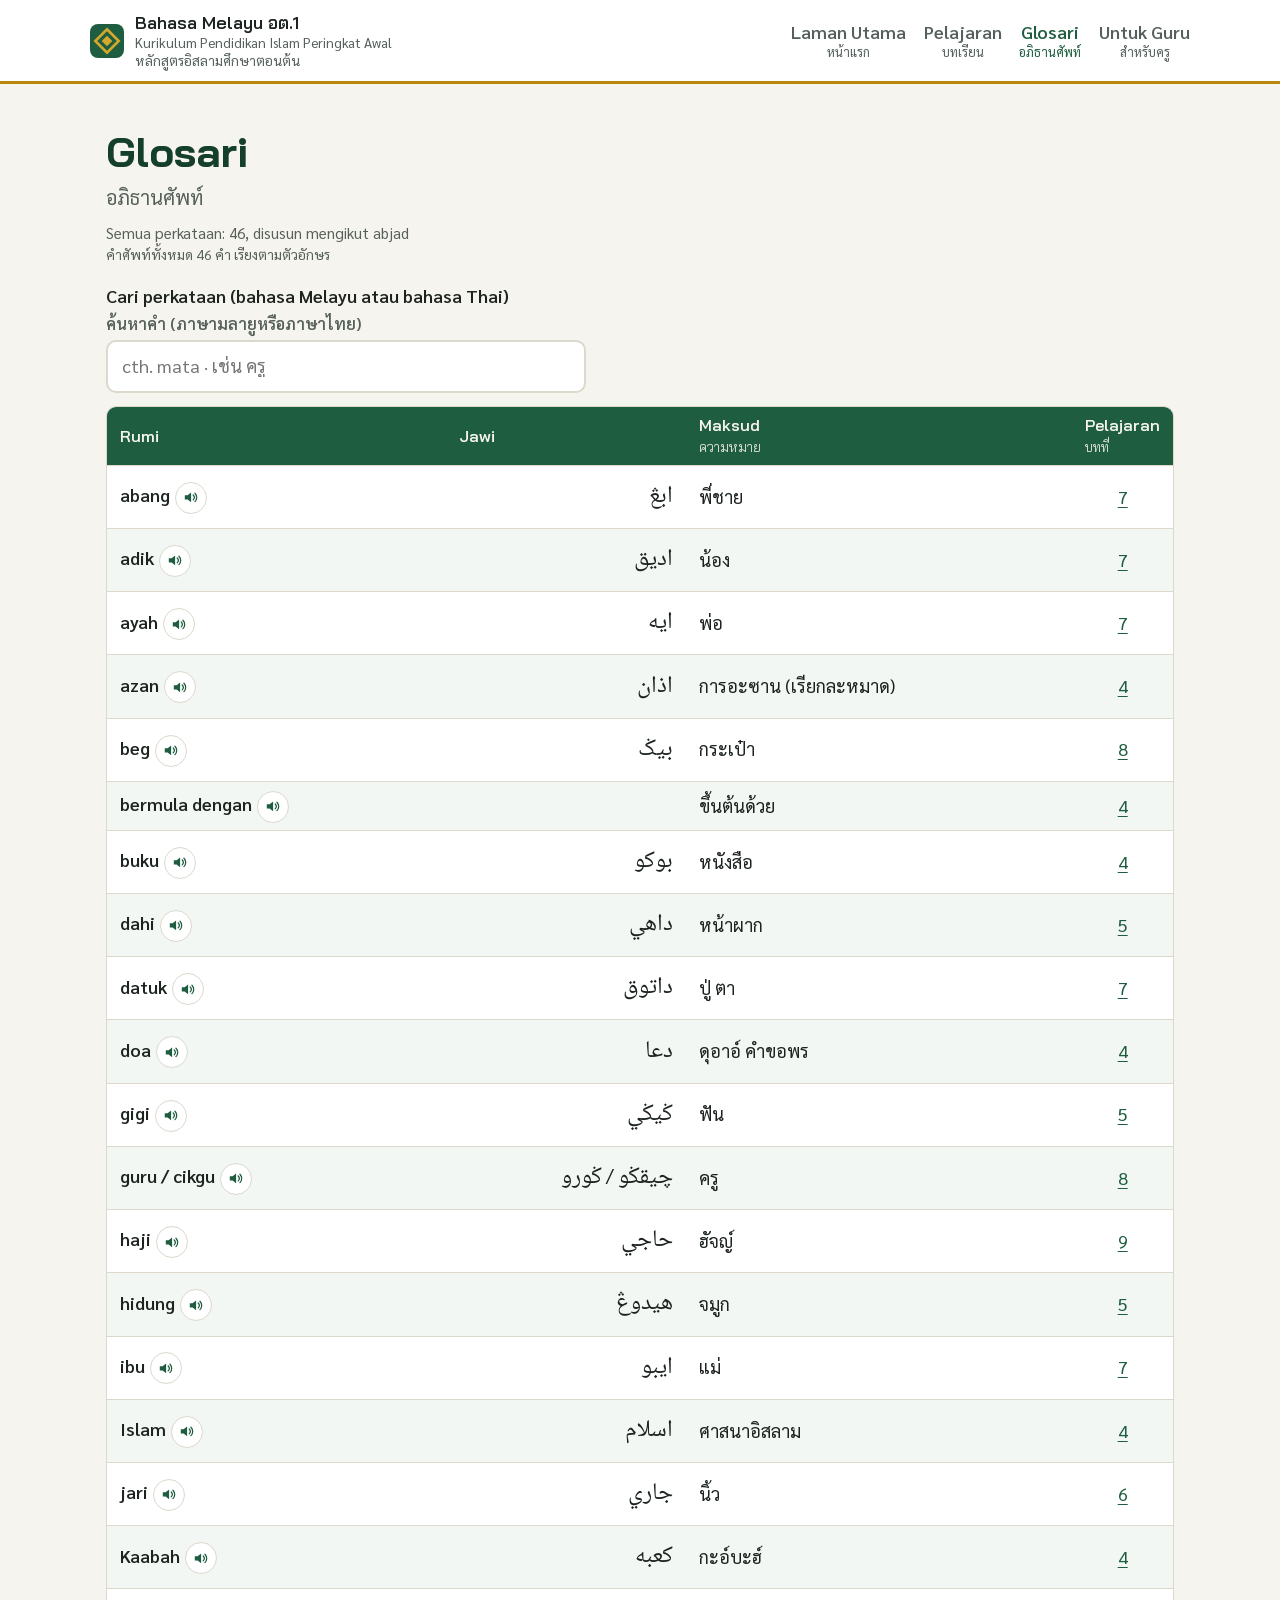
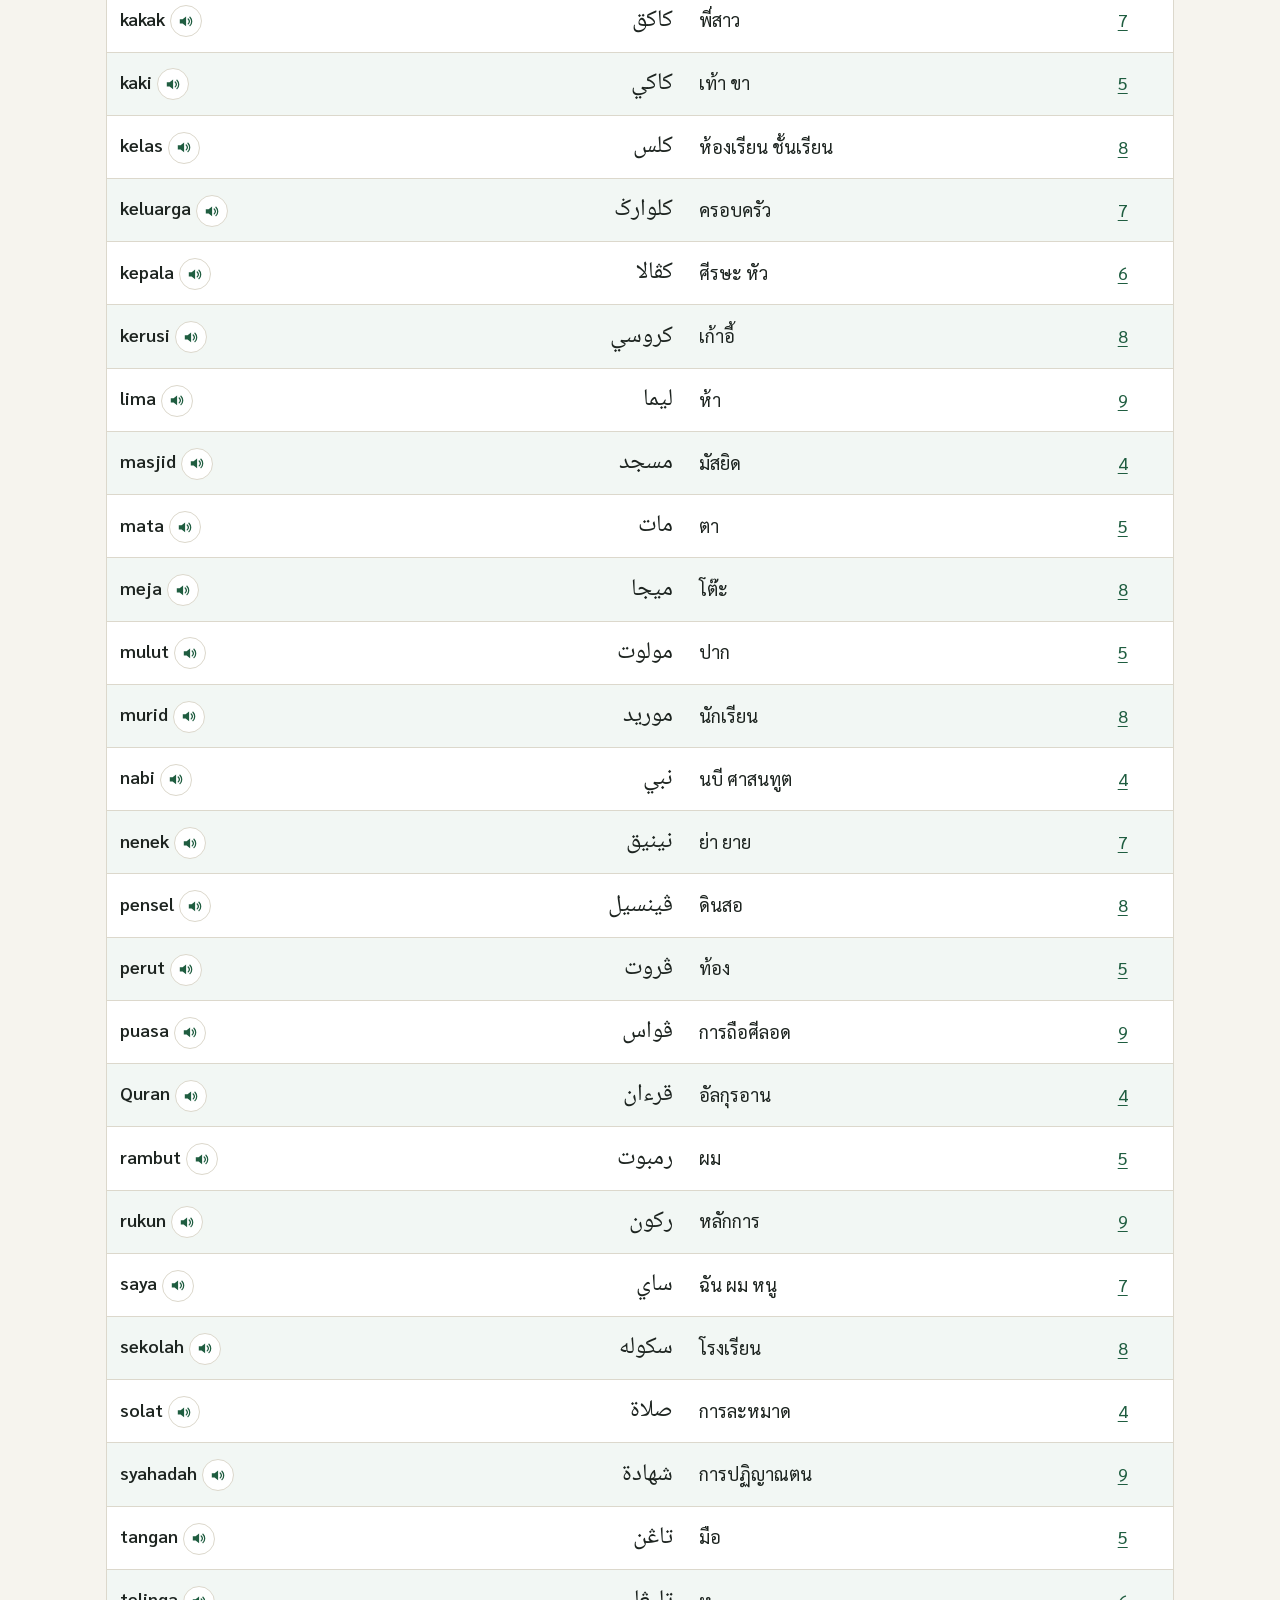
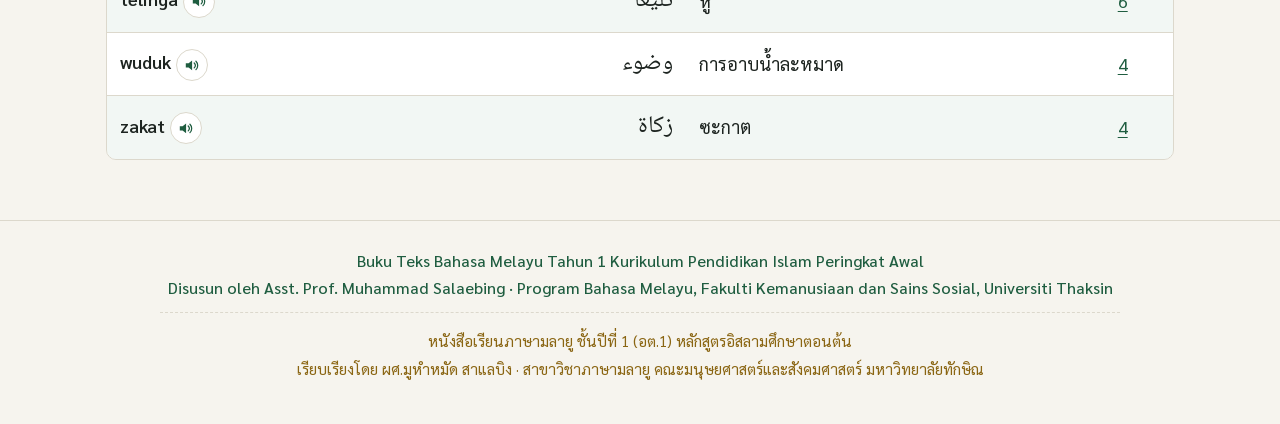
==== commit d38ff087: "ตัดภาษาไทยออกจากบรรทัดมลายูอีก 3 จุด และแยกสี/ฟอนต์ท้ายเว็บ Co-Authored-By: Claude Opus 5.5 <noreply" ====
--- a/glosari.html
+++ b/glosari.html
@@ -12,7 +12,7 @@
 <body>
 <a class="skip" href="#isi"><span class="bi"><span lang="ms">Langkau ke kandungan</span><span class="tr">ข้ามไปยังเนื้อหา</span></span></a>
 <header class="site-head">
-  <a class="brand" href="index.html"><span class="mark" aria-hidden="true"></span><span>Bahasa Melayu อต.1<small lang="ms">Pendidikan Islam Peringkat Awal</small><small>หลักสูตรอิสลามศึกษาตอนต้น</small></span></a>
+  <a class="brand" href="index.html"><span class="mark" aria-hidden="true"></span><span>Bahasa Melayu อต.1<small lang="ms">Kurikulum Pendidikan Islam Peringkat Awal</small><small>หลักสูตรอิสลามศึกษาตอนต้น</small></span></a>
   <nav aria-label="Menu utama · เมนูหลัก"><a href="index.html"><span lang="ms">Laman Utama</span><small>หน้าแรก</small></a><a href="index.html#pelajaran"><span lang="ms">Pelajaran</span><small>บทเรียน</small></a><a href="glosari.html" aria-current="page"><span lang="ms">Glosari</span><small>อภิธานศัพท์</small></a><a href="index.html#guru"><span lang="ms">Untuk Guru</span><small>สำหรับครู</small></a></nav>
 </header>
 <main id="isi">
@@ -23,10 +23,14 @@
 <div class="tbl"><table class="vocab" id="g-table"><thead><tr><th>Rumi</th><th>Jawi</th><th><span class="bi"><span lang="ms">Maksud</span><span class="tr">ความหมาย</span></span></th><th><span class="bi"><span lang="ms">Pelajaran</span><span class="tr">บทที่</span></span></th></tr></thead><tbody><tr data-q="abang พี่ชาย"><td class="ms"><span>abang</span><button type="button" class="say" data-say="abang" aria-label="ฟังเสียง abang" title="ฟังเสียง"><svg viewBox="0 0 24 24" aria-hidden="true"><path d="M4 9h4l5-4v14l-5-4H4z" fill="currentColor"/><path d="M16 8.5a5 5 0 0 1 0 7M18.5 6a8.5 8.5 0 0 1 0 12" fill="none" stroke="currentColor" stroke-width="1.8" stroke-linecap="round"/></svg></button></td><td class="jw-cell"><span class="jw" lang="ms-Arab" dir="rtl">ابڠ</span></td><td>พี่ชาย</td><td class="n"><a href="pelajaran/07.html">7</a></td></tr><tr data-q="adik น้อง"><td class="ms"><span>adik</span><button type="button" class="say" data-say="adik" aria-label="ฟังเสียง adik" title="ฟังเสียง"><svg viewBox="0 0 24 24" aria-hidden="true"><path d="M4 9h4l5-4v14l-5-4H4z" fill="currentColor"/><path d="M16 8.5a5 5 0 0 1 0 7M18.5 6a8.5 8.5 0 0 1 0 12" fill="none" stroke="currentColor" stroke-width="1.8" stroke-linecap="round"/></svg></button></td><td class="jw-cell"><span class="jw" lang="ms-Arab" dir="rtl">اديق</span></td><td>น้อง</td><td class="n"><a href="pelajaran/07.html">7</a></td></tr><tr data-q="ayah พ่อ"><td class="ms"><span>ayah</span><button type="button" class="say" data-say="ayah" aria-label="ฟังเสียง ayah" title="ฟังเสียง"><svg viewBox="0 0 24 24" aria-hidden="true"><path d="M4 9h4l5-4v14l-5-4H4z" fill="currentColor"/><path d="M16 8.5a5 5 0 0 1 0 7M18.5 6a8.5 8.5 0 0 1 0 12" fill="none" stroke="currentColor" stroke-width="1.8" stroke-linecap="round"/></svg></button></td><td class="jw-cell"><span class="jw" lang="ms-Arab" dir="rtl">ايه</span></td><td>พ่อ</td><td class="n"><a href="pelajaran/07.html">7</a></td></tr><tr data-q="azan การอะซาน (เรียกละหมาด)"><td class="ms"><span>azan</span><button type="button" class="say" data-say="azan" aria-label="ฟังเสียง azan" title="ฟังเสียง"><svg viewBox="0 0 24 24" aria-hidden="true"><path d="M4 9h4l5-4v14l-5-4H4z" fill="currentColor"/><path d="M16 8.5a5 5 0 0 1 0 7M18.5 6a8.5 8.5 0 0 1 0 12" fill="none" stroke="currentColor" stroke-width="1.8" stroke-linecap="round"/></svg></button></td><td class="jw-cell"><span class="jw" lang="ms-Arab" dir="rtl">اذان</span></td><td>การอะซาน (เรียกละหมาด)</td><td class="n"><a href="pelajaran/04.html">4</a></td></tr><tr data-q="beg กระเป๋า"><td class="ms"><span>beg</span><button type="button" class="say" data-say="beg" aria-label="ฟังเสียง beg" title="ฟังเสียง"><svg viewBox="0 0 24 24" aria-hidden="true"><path d="M4 9h4l5-4v14l-5-4H4z" fill="currentColor"/><path d="M16 8.5a5 5 0 0 1 0 7M18.5 6a8.5 8.5 0 0 1 0 12" fill="none" stroke="currentColor" stroke-width="1.8" stroke-linecap="round"/></svg></button></td><td class="jw-cell"><span class="jw" lang="ms-Arab" dir="rtl">بيݢ</span></td><td>กระเป๋า</td><td class="n"><a href="pelajaran/08.html">8</a></td></tr><tr data-q="bermula dengan ขึ้นต้นด้วย"><td class="ms"><span>bermula dengan</span><button type="button" class="say" data-say="bermula dengan" aria-label="ฟังเสียง bermula dengan" title="ฟังเสียง"><svg viewBox="0 0 24 24" aria-hidden="true"><path d="M4 9h4l5-4v14l-5-4H4z" fill="currentColor"/><path d="M16 8.5a5 5 0 0 1 0 7M18.5 6a8.5 8.5 0 0 1 0 12" fill="none" stroke="currentColor" stroke-width="1.8" stroke-linecap="round"/></svg></button></td><td class="jw-cell"></td><td>ขึ้นต้นด้วย</td><td class="n"><a href="pelajaran/04.html">4</a></td></tr><tr data-q="buku หนังสือ"><td class="ms"><span>buku</span><button type="button" class="say" data-say="buku" aria-label="ฟังเสียง buku" title="ฟังเสียง"><svg viewBox="0 0 24 24" aria-hidden="true"><path d="M4 9h4l5-4v14l-5-4H4z" fill="currentColor"/><path d="M16 8.5a5 5 0 0 1 0 7M18.5 6a8.5 8.5 0 0 1 0 12" fill="none" stroke="currentColor" stroke-width="1.8" stroke-linecap="round"/></svg></button></td><td class="jw-cell"><span class="jw" lang="ms-Arab" dir="rtl">بوکو</span></td><td>หนังสือ</td><td class="n"><a href="pelajaran/04.html">4</a></td></tr><tr data-q="dahi หน้าผาก"><td class="ms"><span>dahi</span><button type="button" class="say" data-say="dahi" aria-label="ฟังเสียง dahi" title="ฟังเสียง"><svg viewBox="0 0 24 24" aria-hidden="true"><path d="M4 9h4l5-4v14l-5-4H4z" fill="currentColor"/><path d="M16 8.5a5 5 0 0 1 0 7M18.5 6a8.5 8.5 0 0 1 0 12" fill="none" stroke="currentColor" stroke-width="1.8" stroke-linecap="round"/></svg></button></td><td class="jw-cell"><span class="jw" lang="ms-Arab" dir="rtl">داهي</span></td><td>หน้าผาก</td><td class="n"><a href="pelajaran/05.html">5</a></td></tr><tr data-q="datuk ปู่ ตา"><td class="ms"><span>datuk</span><button type="button" class="say" data-say="datuk" aria-label="ฟังเสียง datuk" title="ฟังเสียง"><svg viewBox="0 0 24 24" aria-hidden="true"><path d="M4 9h4l5-4v14l-5-4H4z" fill="currentColor"/><path d="M16 8.5a5 5 0 0 1 0 7M18.5 6a8.5 8.5 0 0 1 0 12" fill="none" stroke="currentColor" stroke-width="1.8" stroke-linecap="round"/></svg></button></td><td class="jw-cell"><span class="jw" lang="ms-Arab" dir="rtl">داتوق</span></td><td>ปู่ ตา</td><td class="n"><a href="pelajaran/07.html">7</a></td></tr><tr data-q="doa ดุอาอ์ คำขอพร"><td class="ms"><span>doa</span><button type="button" class="say" data-say="doa" aria-label="ฟังเสียง doa" title="ฟังเสียง"><svg viewBox="0 0 24 24" aria-hidden="true"><path d="M4 9h4l5-4v14l-5-4H4z" fill="currentColor"/><path d="M16 8.5a5 5 0 0 1 0 7M18.5 6a8.5 8.5 0 0 1 0 12" fill="none" stroke="currentColor" stroke-width="1.8" stroke-linecap="round"/></svg></button></td><td class="jw-cell"><span class="jw" lang="ms-Arab" dir="rtl">دعا</span></td><td>ดุอาอ์ คำขอพร</td><td class="n"><a href="pelajaran/04.html">4</a></td></tr><tr data-q="gigi ฟัน"><td class="ms"><span>gigi</span><button type="button" class="say" data-say="gigi" aria-label="ฟังเสียง gigi" title="ฟังเสียง"><svg viewBox="0 0 24 24" aria-hidden="true"><path d="M4 9h4l5-4v14l-5-4H4z" fill="currentColor"/><path d="M16 8.5a5 5 0 0 1 0 7M18.5 6a8.5 8.5 0 0 1 0 12" fill="none" stroke="currentColor" stroke-width="1.8" stroke-linecap="round"/></svg></button></td><td class="jw-cell"><span class="jw" lang="ms-Arab" dir="rtl">ݢيݢي</span></td><td>ฟัน</td><td class="n"><a href="pelajaran/05.html">5</a></td></tr><tr data-q="guru / cikgu ครู"><td class="ms"><span>guru / cikgu</span><button type="button" class="say" data-say="guru / cikgu" aria-label="ฟังเสียง guru / cikgu" title="ฟังเสียง"><svg viewBox="0 0 24 24" aria-hidden="true"><path d="M4 9h4l5-4v14l-5-4H4z" fill="currentColor"/><path d="M16 8.5a5 5 0 0 1 0 7M18.5 6a8.5 8.5 0 0 1 0 12" fill="none" stroke="currentColor" stroke-width="1.8" stroke-linecap="round"/></svg></button></td><td class="jw-cell"><span class="jw" lang="ms-Arab" dir="rtl">ݢورو</span> / <span class="jw" lang="ms-Arab" dir="rtl">چيقݢو</span></td><td>ครู</td><td class="n"><a href="pelajaran/08.html">8</a></td></tr><tr data-q="haji ฮัจญ์"><td class="ms"><span>haji</span><button type="button" class="say" data-say="haji" aria-label="ฟังเสียง haji" title="ฟังเสียง"><svg viewBox="0 0 24 24" aria-hidden="true"><path d="M4 9h4l5-4v14l-5-4H4z" fill="currentColor"/><path d="M16 8.5a5 5 0 0 1 0 7M18.5 6a8.5 8.5 0 0 1 0 12" fill="none" stroke="currentColor" stroke-width="1.8" stroke-linecap="round"/></svg></button></td><td class="jw-cell"><span class="jw" lang="ms-Arab" dir="rtl">حاجي</span></td><td>ฮัจญ์</td><td class="n"><a href="pelajaran/09.html">9</a></td></tr><tr data-q="hidung จมูก"><td class="ms"><span>hidung</span><button type="button" class="say" data-say="hidung" aria-label="ฟังเสียง hidung" title="ฟังเสียง"><svg viewBox="0 0 24 24" aria-hidden="true"><path d="M4 9h4l5-4v14l-5-4H4z" fill="currentColor"/><path d="M16 8.5a5 5 0 0 1 0 7M18.5 6a8.5 8.5 0 0 1 0 12" fill="none" stroke="currentColor" stroke-width="1.8" stroke-linecap="round"/></svg></button></td><td class="jw-cell"><span class="jw" lang="ms-Arab" dir="rtl">هيدوڠ</span></td><td>จมูก</td><td class="n"><a href="pelajaran/05.html">5</a></td></tr><tr data-q="ibu แม่"><td class="ms"><span>ibu</span><button type="button" class="say" data-say="ibu" aria-label="ฟังเสียง ibu" title="ฟังเสียง"><svg viewBox="0 0 24 24" aria-hidden="true"><path d="M4 9h4l5-4v14l-5-4H4z" fill="currentColor"/><path d="M16 8.5a5 5 0 0 1 0 7M18.5 6a8.5 8.5 0 0 1 0 12" fill="none" stroke="currentColor" stroke-width="1.8" stroke-linecap="round"/></svg></button></td><td class="jw-cell"><span class="jw" lang="ms-Arab" dir="rtl">ايبو</span></td><td>แม่</td><td class="n"><a href="pelajaran/07.html">7</a></td></tr><tr data-q="islam ศาสนาอิสลาม"><td class="ms"><span>Islam</span><button type="button" class="say" data-say="Islam" aria-label="ฟังเสียง Islam" title="ฟังเสียง"><svg viewBox="0 0 24 24" aria-hidden="true"><path d="M4 9h4l5-4v14l-5-4H4z" fill="currentColor"/><path d="M16 8.5a5 5 0 0 1 0 7M18.5 6a8.5 8.5 0 0 1 0 12" fill="none" stroke="currentColor" stroke-width="1.8" stroke-linecap="round"/></svg></button></td><td class="jw-cell"><span class="jw" lang="ms-Arab" dir="rtl">اسلام</span></td><td>ศาสนาอิสลาม</td><td class="n"><a href="pelajaran/04.html">4</a></td></tr><tr data-q="jari นิ้ว"><td class="ms"><span>jari</span><button type="button" class="say" data-say="jari" aria-label="ฟังเสียง jari" title="ฟังเสียง"><svg viewBox="0 0 24 24" aria-hidden="true"><path d="M4 9h4l5-4v14l-5-4H4z" fill="currentColor"/><path d="M16 8.5a5 5 0 0 1 0 7M18.5 6a8.5 8.5 0 0 1 0 12" fill="none" stroke="currentColor" stroke-width="1.8" stroke-linecap="round"/></svg></button></td><td class="jw-cell"><span class="jw" lang="ms-Arab" dir="rtl">جاري</span></td><td>นิ้ว</td><td class="n"><a href="pelajaran/06.html">6</a></td></tr><tr data-q="kaabah กะอ์บะฮ์"><td class="ms"><span>Kaabah</span><button type="button" class="say" data-say="Kaabah" aria-label="ฟังเสียง Kaabah" title="ฟังเสียง"><svg viewBox="0 0 24 24" aria-hidden="true"><path d="M4 9h4l5-4v14l-5-4H4z" fill="currentColor"/><path d="M16 8.5a5 5 0 0 1 0 7M18.5 6a8.5 8.5 0 0 1 0 12" fill="none" stroke="currentColor" stroke-width="1.8" stroke-linecap="round"/></svg></button></td><td class="jw-cell"><span class="jw" lang="ms-Arab" dir="rtl">کعبه</span></td><td>กะอ์บะฮ์</td><td class="n"><a href="pelajaran/04.html">4</a></td></tr><tr data-q="kakak พี่สาว"><td class="ms"><span>kakak</span><button type="button" class="say" data-say="kakak" aria-label="ฟังเสียง kakak" title="ฟังเสียง"><svg viewBox="0 0 24 24" aria-hidden="true"><path d="M4 9h4l5-4v14l-5-4H4z" fill="currentColor"/><path d="M16 8.5a5 5 0 0 1 0 7M18.5 6a8.5 8.5 0 0 1 0 12" fill="none" stroke="currentColor" stroke-width="1.8" stroke-linecap="round"/></svg></button></td><td class="jw-cell"><span class="jw" lang="ms-Arab" dir="rtl">کاکق</span></td><td>พี่สาว</td><td class="n"><a href="pelajaran/07.html">7</a></td></tr><tr data-q="kaki เท้า ขา"><td class="ms"><span>kaki</span><button type="button" class="say" data-say="kaki" aria-label="ฟังเสียง kaki" title="ฟังเสียง"><svg viewBox="0 0 24 24" aria-hidden="true"><path d="M4 9h4l5-4v14l-5-4H4z" fill="currentColor"/><path d="M16 8.5a5 5 0 0 1 0 7M18.5 6a8.5 8.5 0 0 1 0 12" fill="none" stroke="currentColor" stroke-width="1.8" stroke-linecap="round"/></svg></button></td><td class="jw-cell"><span class="jw" lang="ms-Arab" dir="rtl">کاکي</span></td><td>เท้า ขา</td><td class="n"><a href="pelajaran/05.html">5</a></td></tr><tr data-q="kelas ห้องเรียน ชั้นเรียน"><td class="ms"><span>kelas</span><button type="button" class="say" data-say="kelas" aria-label="ฟังเสียง kelas" title="ฟังเสียง"><svg viewBox="0 0 24 24" aria-hidden="true"><path d="M4 9h4l5-4v14l-5-4H4z" fill="currentColor"/><path d="M16 8.5a5 5 0 0 1 0 7M18.5 6a8.5 8.5 0 0 1 0 12" fill="none" stroke="currentColor" stroke-width="1.8" stroke-linecap="round"/></svg></button></td><td class="jw-cell"><span class="jw" lang="ms-Arab" dir="rtl">کلس</span></td><td>ห้องเรียน ชั้นเรียน</td><td class="n"><a href="pelajaran/08.html">8</a></td></tr><tr data-q="keluarga ครอบครัว"><td class="ms"><span>keluarga</span><button type="button" class="say" data-say="keluarga" aria-label="ฟังเสียง keluarga" title="ฟังเสียง"><svg viewBox="0 0 24 24" aria-hidden="true"><path d="M4 9h4l5-4v14l-5-4H4z" fill="currentColor"/><path d="M16 8.5a5 5 0 0 1 0 7M18.5 6a8.5 8.5 0 0 1 0 12" fill="none" stroke="currentColor" stroke-width="1.8" stroke-linecap="round"/></svg></button></td><td class="jw-cell"><span class="jw" lang="ms-Arab" dir="rtl">کلوارݢ</span></td><td>ครอบครัว</td><td class="n"><a href="pelajaran/07.html">7</a></td></tr><tr data-q="kepala ศีรษะ หัว"><td class="ms"><span>kepala</span><button type="button" class="say" data-say="kepala" aria-label="ฟังเสียง kepala" title="ฟังเสียง"><svg viewBox="0 0 24 24" aria-hidden="true"><path d="M4 9h4l5-4v14l-5-4H4z" fill="currentColor"/><path d="M16 8.5a5 5 0 0 1 0 7M18.5 6a8.5 8.5 0 0 1 0 12" fill="none" stroke="currentColor" stroke-width="1.8" stroke-linecap="round"/></svg></button></td><td class="jw-cell"><span class="jw" lang="ms-Arab" dir="rtl">کڤالا</span></td><td>ศีรษะ หัว</td><td class="n"><a href="pelajaran/06.html">6</a></td></tr><tr data-q="kerusi เก้าอี้"><td class="ms"><span>kerusi</span><button type="button" class="say" data-say="kerusi" aria-label="ฟังเสียง kerusi" title="ฟังเสียง"><svg viewBox="0 0 24 24" aria-hidden="true"><path d="M4 9h4l5-4v14l-5-4H4z" fill="currentColor"/><path d="M16 8.5a5 5 0 0 1 0 7M18.5 6a8.5 8.5 0 0 1 0 12" fill="none" stroke="currentColor" stroke-width="1.8" stroke-linecap="round"/></svg></button></td><td class="jw-cell"><span class="jw" lang="ms-Arab" dir="rtl">کروسي</span></td><td>เก้าอี้</td><td class="n"><a href="pelajaran/08.html">8</a></td></tr><tr data-q="lima ห้า"><td class="ms"><span>lima</span><button type="button" class="say" data-say="lima" aria-label="ฟังเสียง lima" title="ฟังเสียง"><svg viewBox="0 0 24 24" aria-hidden="true"><path d="M4 9h4l5-4v14l-5-4H4z" fill="currentColor"/><path d="M16 8.5a5 5 0 0 1 0 7M18.5 6a8.5 8.5 0 0 1 0 12" fill="none" stroke="currentColor" stroke-width="1.8" stroke-linecap="round"/></svg></button></td><td class="jw-cell"><span class="jw" lang="ms-Arab" dir="rtl">ليما</span></td><td>ห้า</td><td class="n"><a href="pelajaran/09.html">9</a></td></tr><tr data-q="masjid มัสยิด"><td class="ms"><span>masjid</span><button type="button" class="say" data-say="masjid" aria-label="ฟังเสียง masjid" title="ฟังเสียง"><svg viewBox="0 0 24 24" aria-hidden="true"><path d="M4 9h4l5-4v14l-5-4H4z" fill="currentColor"/><path d="M16 8.5a5 5 0 0 1 0 7M18.5 6a8.5 8.5 0 0 1 0 12" fill="none" stroke="currentColor" stroke-width="1.8" stroke-linecap="round"/></svg></button></td><td class="jw-cell"><span class="jw" lang="ms-Arab" dir="rtl">مسجد</span></td><td>มัสยิด</td><td class="n"><a href="pelajaran/04.html">4</a></td></tr><tr data-q="mata ตา"><td class="ms"><span>mata</span><button type="button" class="say" data-say="mata" aria-label="ฟังเสียง mata" title="ฟังเสียง"><svg viewBox="0 0 24 24" aria-hidden="true"><path d="M4 9h4l5-4v14l-5-4H4z" fill="currentColor"/><path d="M16 8.5a5 5 0 0 1 0 7M18.5 6a8.5 8.5 0 0 1 0 12" fill="none" stroke="currentColor" stroke-width="1.8" stroke-linecap="round"/></svg></button></td><td class="jw-cell"><span class="jw" lang="ms-Arab" dir="rtl">مات</span></td><td>ตา</td><td class="n"><a href="pelajaran/05.html">5</a></td></tr><tr data-q="meja โต๊ะ"><td class="ms"><span>meja</span><button type="button" class="say" data-say="meja" aria-label="ฟังเสียง meja" title="ฟังเสียง"><svg viewBox="0 0 24 24" aria-hidden="true"><path d="M4 9h4l5-4v14l-5-4H4z" fill="currentColor"/><path d="M16 8.5a5 5 0 0 1 0 7M18.5 6a8.5 8.5 0 0 1 0 12" fill="none" stroke="currentColor" stroke-width="1.8" stroke-linecap="round"/></svg></button></td><td class="jw-cell"><span class="jw" lang="ms-Arab" dir="rtl">ميجا</span></td><td>โต๊ะ</td><td class="n"><a href="pelajaran/08.html">8</a></td></tr><tr data-q="mulut ปาก"><td class="ms"><span>mulut</span><button type="button" class="say" data-say="mulut" aria-label="ฟังเสียง mulut" title="ฟังเสียง"><svg viewBox="0 0 24 24" aria-hidden="true"><path d="M4 9h4l5-4v14l-5-4H4z" fill="currentColor"/><path d="M16 8.5a5 5 0 0 1 0 7M18.5 6a8.5 8.5 0 0 1 0 12" fill="none" stroke="currentColor" stroke-width="1.8" stroke-linecap="round"/></svg></button></td><td class="jw-cell"><span class="jw" lang="ms-Arab" dir="rtl">مولوت</span></td><td>ปาก</td><td class="n"><a href="pelajaran/05.html">5</a></td></tr><tr data-q="murid นักเรียน"><td class="ms"><span>murid</span><button type="button" class="say" data-say="murid" aria-label="ฟังเสียง murid" title="ฟังเสียง"><svg viewBox="0 0 24 24" aria-hidden="true"><path d="M4 9h4l5-4v14l-5-4H4z" fill="currentColor"/><path d="M16 8.5a5 5 0 0 1 0 7M18.5 6a8.5 8.5 0 0 1 0 12" fill="none" stroke="currentColor" stroke-width="1.8" stroke-linecap="round"/></svg></button></td><td class="jw-cell"><span class="jw" lang="ms-Arab" dir="rtl">موريد</span></td><td>นักเรียน</td><td class="n"><a href="pelajaran/08.html">8</a></td></tr><tr data-q="nabi นบี ศาสนทูต"><td class="ms"><span>nabi</span><button type="button" class="say" data-say="nabi" aria-label="ฟังเสียง nabi" title="ฟังเสียง"><svg viewBox="0 0 24 24" aria-hidden="true"><path d="M4 9h4l5-4v14l-5-4H4z" fill="currentColor"/><path d="M16 8.5a5 5 0 0 1 0 7M18.5 6a8.5 8.5 0 0 1 0 12" fill="none" stroke="currentColor" stroke-width="1.8" stroke-linecap="round"/></svg></button></td><td class="jw-cell"><span class="jw" lang="ms-Arab" dir="rtl">نبي</span></td><td>นบี ศาสนทูต</td><td class="n"><a href="pelajaran/04.html">4</a></td></tr><tr data-q="nenek ย่า ยาย"><td class="ms"><span>nenek</span><button type="button" class="say" data-say="nenek" aria-label="ฟังเสียง nenek" title="ฟังเสียง"><svg viewBox="0 0 24 24" aria-hidden="true"><path d="M4 9h4l5-4v14l-5-4H4z" fill="currentColor"/><path d="M16 8.5a5 5 0 0 1 0 7M18.5 6a8.5 8.5 0 0 1 0 12" fill="none" stroke="currentColor" stroke-width="1.8" stroke-linecap="round"/></svg></button></td><td class="jw-cell"><span class="jw" lang="ms-Arab" dir="rtl">نينيق</span></td><td>ย่า ยาย</td><td class="n"><a href="pelajaran/07.html">7</a></td></tr><tr data-q="pensel ดินสอ"><td class="ms"><span>pensel</span><button type="button" class="say" data-say="pensel" aria-label="ฟังเสียง pensel" title="ฟังเสียง"><svg viewBox="0 0 24 24" aria-hidden="true"><path d="M4 9h4l5-4v14l-5-4H4z" fill="currentColor"/><path d="M16 8.5a5 5 0 0 1 0 7M18.5 6a8.5 8.5 0 0 1 0 12" fill="none" stroke="currentColor" stroke-width="1.8" stroke-linecap="round"/></svg></button></td><td class="jw-cell"><span class="jw" lang="ms-Arab" dir="rtl">ڤينسيل</span></td><td>ดินสอ</td><td class="n"><a href="pelajaran/08.html">8</a></td></tr><tr data-q="perut ท้อง"><td class="ms"><span>perut</span><button type="button" class="say" data-say="perut" aria-label="ฟังเสียง perut" title="ฟังเสียง"><svg viewBox="0 0 24 24" aria-hidden="true"><path d="M4 9h4l5-4v14l-5-4H4z" fill="currentColor"/><path d="M16 8.5a5 5 0 0 1 0 7M18.5 6a8.5 8.5 0 0 1 0 12" fill="none" stroke="currentColor" stroke-width="1.8" stroke-linecap="round"/></svg></button></td><td class="jw-cell"><span class="jw" lang="ms-Arab" dir="rtl">ڤروت</span></td><td>ท้อง</td><td class="n"><a href="pelajaran/05.html">5</a></td></tr><tr data-q="puasa การถือศีลอด"><td class="ms"><span>puasa</span><button type="button" class="say" data-say="puasa" aria-label="ฟังเสียง puasa" title="ฟังเสียง"><svg viewBox="0 0 24 24" aria-hidden="true"><path d="M4 9h4l5-4v14l-5-4H4z" fill="currentColor"/><path d="M16 8.5a5 5 0 0 1 0 7M18.5 6a8.5 8.5 0 0 1 0 12" fill="none" stroke="currentColor" stroke-width="1.8" stroke-linecap="round"/></svg></button></td><td class="jw-cell"><span class="jw" lang="ms-Arab" dir="rtl">ڤواس</span></td><td>การถือศีลอด</td><td class="n"><a href="pelajaran/09.html">9</a></td></tr><tr data-q="quran อัลกุรอาน"><td class="ms"><span>Quran</span><button type="button" class="say" data-say="Quran" aria-label="ฟังเสียง Quran" title="ฟังเสียง"><svg viewBox="0 0 24 24" aria-hidden="true"><path d="M4 9h4l5-4v14l-5-4H4z" fill="currentColor"/><path d="M16 8.5a5 5 0 0 1 0 7M18.5 6a8.5 8.5 0 0 1 0 12" fill="none" stroke="currentColor" stroke-width="1.8" stroke-linecap="round"/></svg></button></td><td class="jw-cell"><span class="jw" lang="ms-Arab" dir="rtl">قرءان</span></td><td>อัลกุรอาน</td><td class="n"><a href="pelajaran/04.html">4</a></td></tr><tr data-q="rambut ผม"><td class="ms"><span>rambut</span><button type="button" class="say" data-say="rambut" aria-label="ฟังเสียง rambut" title="ฟังเสียง"><svg viewBox="0 0 24 24" aria-hidden="true"><path d="M4 9h4l5-4v14l-5-4H4z" fill="currentColor"/><path d="M16 8.5a5 5 0 0 1 0 7M18.5 6a8.5 8.5 0 0 1 0 12" fill="none" stroke="currentColor" stroke-width="1.8" stroke-linecap="round"/></svg></button></td><td class="jw-cell"><span class="jw" lang="ms-Arab" dir="rtl">رمبوت</span></td><td>ผม</td><td class="n"><a href="pelajaran/05.html">5</a></td></tr><tr data-q="rukun หลักการ"><td class="ms"><span>rukun</span><button type="button" class="say" data-say="rukun" aria-label="ฟังเสียง rukun" title="ฟังเสียง"><svg viewBox="0 0 24 24" aria-hidden="true"><path d="M4 9h4l5-4v14l-5-4H4z" fill="currentColor"/><path d="M16 8.5a5 5 0 0 1 0 7M18.5 6a8.5 8.5 0 0 1 0 12" fill="none" stroke="currentColor" stroke-width="1.8" stroke-linecap="round"/></svg></button></td><td class="jw-cell"><span class="jw" lang="ms-Arab" dir="rtl">رکون</span></td><td>หลักการ</td><td class="n"><a href="pelajaran/09.html">9</a></td></tr><tr data-q="saya ฉัน ผม หนู"><td class="ms"><span>saya</span><button type="button" class="say" data-say="saya" aria-label="ฟังเสียง saya" title="ฟังเสียง"><svg viewBox="0 0 24 24" aria-hidden="true"><path d="M4 9h4l5-4v14l-5-4H4z" fill="currentColor"/><path d="M16 8.5a5 5 0 0 1 0 7M18.5 6a8.5 8.5 0 0 1 0 12" fill="none" stroke="currentColor" stroke-width="1.8" stroke-linecap="round"/></svg></button></td><td class="jw-cell"><span class="jw" lang="ms-Arab" dir="rtl">ساي</span></td><td>ฉัน ผม หนู</td><td class="n"><a href="pelajaran/07.html">7</a></td></tr><tr data-q="sekolah โรงเรียน"><td class="ms"><span>sekolah</span><button type="button" class="say" data-say="sekolah" aria-label="ฟังเสียง sekolah" title="ฟังเสียง"><svg viewBox="0 0 24 24" aria-hidden="true"><path d="M4 9h4l5-4v14l-5-4H4z" fill="currentColor"/><path d="M16 8.5a5 5 0 0 1 0 7M18.5 6a8.5 8.5 0 0 1 0 12" fill="none" stroke="currentColor" stroke-width="1.8" stroke-linecap="round"/></svg></button></td><td class="jw-cell"><span class="jw" lang="ms-Arab" dir="rtl">سکوله</span></td><td>โรงเรียน</td><td class="n"><a href="pelajaran/08.html">8</a></td></tr><tr data-q="solat การละหมาด"><td class="ms"><span>solat</span><button type="button" class="say" data-say="solat" aria-label="ฟังเสียง solat" title="ฟังเสียง"><svg viewBox="0 0 24 24" aria-hidden="true"><path d="M4 9h4l5-4v14l-5-4H4z" fill="currentColor"/><path d="M16 8.5a5 5 0 0 1 0 7M18.5 6a8.5 8.5 0 0 1 0 12" fill="none" stroke="currentColor" stroke-width="1.8" stroke-linecap="round"/></svg></button></td><td class="jw-cell"><span class="jw" lang="ms-Arab" dir="rtl">صلاة</span></td><td>การละหมาด</td><td class="n"><a href="pelajaran/04.html">4</a></td></tr><tr data-q="syahadah การปฏิญาณตน"><td class="ms"><span>syahadah</span><button type="button" class="say" data-say="syahadah" aria-label="ฟังเสียง syahadah" title="ฟังเสียง"><svg viewBox="0 0 24 24" aria-hidden="true"><path d="M4 9h4l5-4v14l-5-4H4z" fill="currentColor"/><path d="M16 8.5a5 5 0 0 1 0 7M18.5 6a8.5 8.5 0 0 1 0 12" fill="none" stroke="currentColor" stroke-width="1.8" stroke-linecap="round"/></svg></button></td><td class="jw-cell"><span class="jw" lang="ms-Arab" dir="rtl">شهادة</span></td><td>การปฏิญาณตน</td><td class="n"><a href="pelajaran/09.html">9</a></td></tr><tr data-q="tangan มือ"><td class="ms"><span>tangan</span><button type="button" class="say" data-say="tangan" aria-label="ฟังเสียง tangan" title="ฟังเสียง"><svg viewBox="0 0 24 24" aria-hidden="true"><path d="M4 9h4l5-4v14l-5-4H4z" fill="currentColor"/><path d="M16 8.5a5 5 0 0 1 0 7M18.5 6a8.5 8.5 0 0 1 0 12" fill="none" stroke="currentColor" stroke-width="1.8" stroke-linecap="round"/></svg></button></td><td class="jw-cell"><span class="jw" lang="ms-Arab" dir="rtl">تاڠن</span></td><td>มือ</td><td class="n"><a href="pelajaran/05.html">5</a></td></tr><tr data-q="telinga หู"><td class="ms"><span>telinga</span><button type="button" class="say" data-say="telinga" aria-label="ฟังเสียง telinga" title="ฟังเสียง"><svg viewBox="0 0 24 24" aria-hidden="true"><path d="M4 9h4l5-4v14l-5-4H4z" fill="currentColor"/><path d="M16 8.5a5 5 0 0 1 0 7M18.5 6a8.5 8.5 0 0 1 0 12" fill="none" stroke="currentColor" stroke-width="1.8" stroke-linecap="round"/></svg></button></td><td class="jw-cell"><span class="jw" lang="ms-Arab" dir="rtl">تليڠا</span></td><td>หู</td><td class="n"><a href="pelajaran/06.html">6</a></td></tr><tr data-q="wuduk การอาบน้ำละหมาด"><td class="ms"><span>wuduk</span><button type="button" class="say" data-say="wuduk" aria-label="ฟังเสียง wuduk" title="ฟังเสียง"><svg viewBox="0 0 24 24" aria-hidden="true"><path d="M4 9h4l5-4v14l-5-4H4z" fill="currentColor"/><path d="M16 8.5a5 5 0 0 1 0 7M18.5 6a8.5 8.5 0 0 1 0 12" fill="none" stroke="currentColor" stroke-width="1.8" stroke-linecap="round"/></svg></button></td><td class="jw-cell"><span class="jw" lang="ms-Arab" dir="rtl">وضوء</span></td><td>การอาบน้ำละหมาด</td><td class="n"><a href="pelajaran/04.html">4</a></td></tr><tr data-q="zakat ซะกาต"><td class="ms"><span>zakat</span><button type="button" class="say" data-say="zakat" aria-label="ฟังเสียง zakat" title="ฟังเสียง"><svg viewBox="0 0 24 24" aria-hidden="true"><path d="M4 9h4l5-4v14l-5-4H4z" fill="currentColor"/><path d="M16 8.5a5 5 0 0 1 0 7M18.5 6a8.5 8.5 0 0 1 0 12" fill="none" stroke="currentColor" stroke-width="1.8" stroke-linecap="round"/></svg></button></td><td class="jw-cell"><span class="jw" lang="ms-Arab" dir="rtl">زکاة</span></td><td>ซะกาต</td><td class="n"><a href="pelajaran/04.html">4</a></td></tr></tbody></table></div>
 </main>
 <footer class="site-foot">
-  <p lang="ms">Buku Teks Bahasa Melayu Tahun 1 (อต.1) Kurikulum Pendidikan Islam Peringkat Awal</p>
-  <p lang="ms">Disusun oleh Asst. Prof. Muhammad Salaebing · Program Bahasa Melayu, Fakulti Kemanusiaan dan Sains Sosial, Universiti Thaksin</p>
-  <p class="foot-th">หนังสือเรียนภาษามลายู ชั้นปีที่ 1 (อต.1) หลักสูตรอิสลามศึกษาตอนต้น</p>
-  <p>เรียบเรียงโดย ผศ.มูหำหมัด สาแลบิง · สาขาวิชาภาษามลายู คณะมนุษยศาสตร์และสังคมศาสตร์ มหาวิทยาลัยทักษิณ</p>
+  <div class="foot-ms" lang="ms">
+    <p>Buku Teks Bahasa Melayu Tahun 1 Kurikulum Pendidikan Islam Peringkat Awal</p>
+    <p>Disusun oleh Asst. Prof. Muhammad Salaebing · Program Bahasa Melayu, Fakulti Kemanusiaan dan Sains Sosial, Universiti Thaksin</p>
+  </div>
+  <div class="foot-th">
+    <p>หนังสือเรียนภาษามลายู ชั้นปีที่ 1 (อต.1) หลักสูตรอิสลามศึกษาตอนต้น</p>
+    <p>เรียบเรียงโดย ผศ.มูหำหมัด สาแลบิง · สาขาวิชาภาษามลายู คณะมนุษยศาสตร์และสังคมศาสตร์ มหาวิทยาลัยทักษิณ</p>
+  </div>
 </footer>
 <script src="assets/app.js"></script>
 <script data-goatcounter="https://buku-bm-at1.goatcounter.com/count" async src="//gc.zgo.at/count.js"></script>
--- a/assets/style.css
+++ b/assets/style.css
@@ -83,7 +83,9 @@
 .guru li p.tr { margin: .2rem 0 .7rem; }
 .td-th { display: block; color: var(--ink-soft); font-size: .95em; }
 .sc-th { display: block; font-size: .6em; color: var(--ink-soft); }
-.foot-th { margin-top: .8rem !important; }
+.site-foot .foot-ms p { font: 500 1rem/1.5 var(--f-head); color: var(--green); }
+.site-foot .foot-th { margin-top: .8rem; padding-top: .8rem; border-top: 1px dashed var(--line); max-width: 60rem; margin-left: auto; margin-right: auto; }
+.site-foot .foot-th p { font: 400 .95rem/1.6 var(--f-body); color: var(--gold); }
 main { max-width: 1100px; margin: 0 auto; padding: 1.5rem 16px 3rem; }
 .site-foot { border-top: 1px solid var(--line); padding: 1.5rem 16px 2.5rem; text-align: center; color: var(--ink-soft); font-size: .95rem; }
 .site-foot p { margin: .2rem 0; }
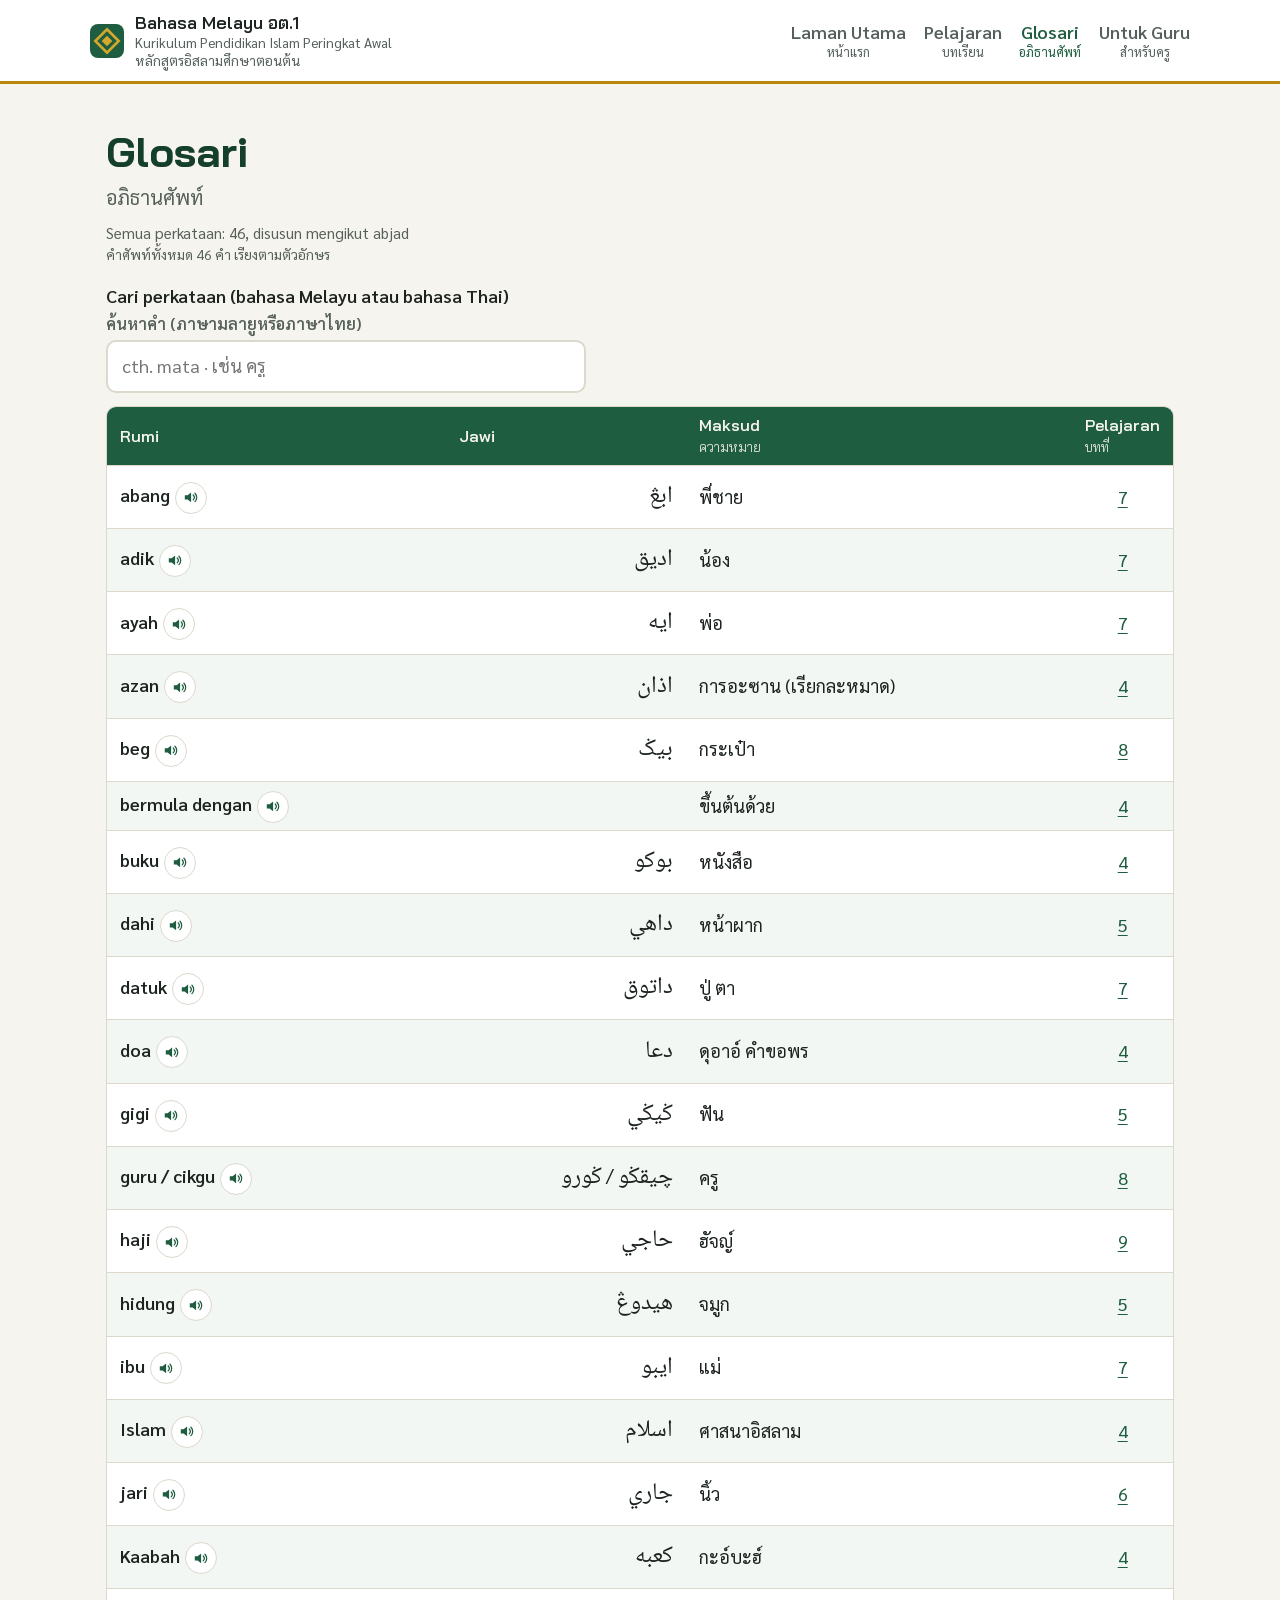
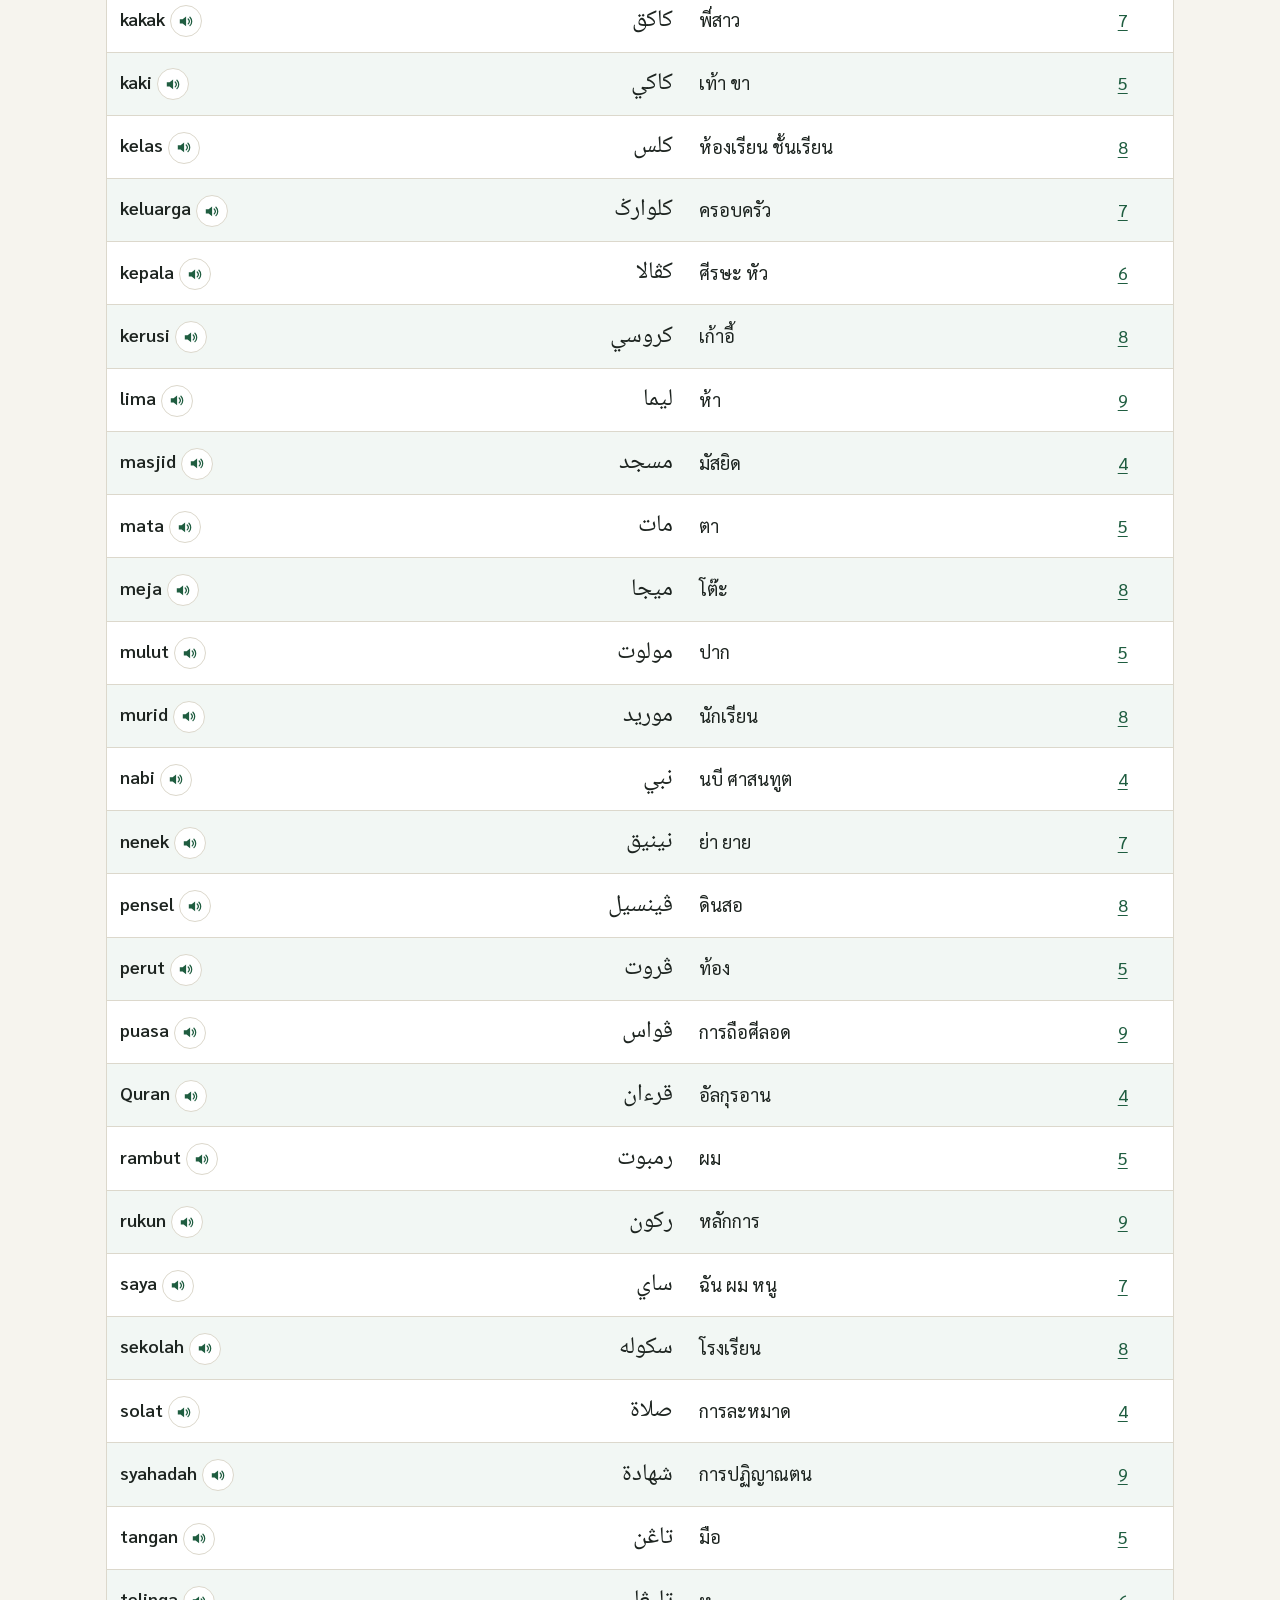
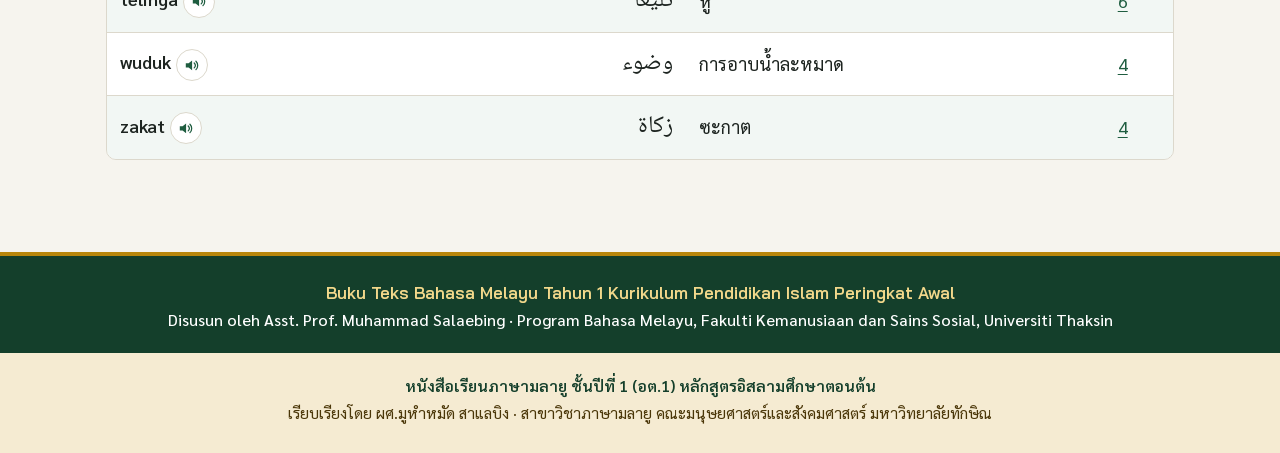
==== commit 9e4d0ae3: "SEO: ชื่อหน้าและคำอธิบายสองภาษา, canonical, Open Graph, schema.org, sitemap.xml, รูปสำหรับแชร์ Co-Au" ====
--- a/glosari.html
+++ b/glosari.html
@@ -3,8 +3,22 @@
 <head>
 <meta charset="utf-8">
 <meta name="viewport" content="width=device-width, initial-scale=1">
-<title>อภิธานศัพท์ — Bahasa Melayu อต.1</title>
-<meta name="description" content="อภิธานศัพท์ภาษามลายู–ไทย ชั้น อต.1">
+<title>Glosari · อภิธานศัพท์ภาษามลายู–ไทย — Buku Teks Bahasa Melayu Tahun 1 · หนังสือเรียนภาษามลายู อต.1</title>
+<meta name="description" content="Glosari bahasa Melayu–Thai: 46 perkataan dalam tulisan Rumi dan Jawi beserta sebutan. อภิธานศัพท์ภาษามลายู–ไทย 46 คำ อักษรรูมีและยาวี พร้อมเสียงอ่าน">
+<link rel="canonical" href="https://salaebing-bahasa.github.io/buku-bm-at1/glosari.html">
+<meta name="author" content="Muhammad Salaebing (ผศ.มูหำหมัด สาแลบิง)">
+<meta property="og:type" content="website">
+<meta property="og:site_name" content="Buku Teks Bahasa Melayu Tahun 1 · หนังสือเรียนภาษามลายู อต.1">
+<meta property="og:title" content="Glosari · อภิธานศัพท์ภาษามลายู–ไทย — Buku Teks Bahasa Melayu Tahun 1 · หนังสือเรียนภาษามลายู อต.1">
+<meta property="og:description" content="Glosari bahasa Melayu–Thai: 46 perkataan dalam tulisan Rumi dan Jawi beserta sebutan. อภิธานศัพท์ภาษามลายู–ไทย 46 คำ อักษรรูมีและยาวี พร้อมเสียงอ่าน">
+<meta property="og:url" content="https://salaebing-bahasa.github.io/buku-bm-at1/glosari.html">
+<meta property="og:image" content="https://salaebing-bahasa.github.io/buku-bm-at1/assets/share.png">
+<meta property="og:image:width" content="1200">
+<meta property="og:image:height" content="630">
+<meta property="og:locale" content="th_TH">
+<meta property="og:locale:alternate" content="ms_MY">
+<meta name="twitter:card" content="summary_large_image">
+<script type="application/ld+json">{"@context":"https://schema.org","@type":"DefinedTermSet","name":"Glosari Bahasa Melayu Tahun 1 · อภิธานศัพท์ อต.1","inLanguage":["ms","th"],"url":"https://salaebing-bahasa.github.io/buku-bm-at1/glosari.html","hasDefinedTerm":[{"@type":"DefinedTerm","name":"abang","description":"พี่ชาย","alternateName":"ابڠ"},{"@type":"DefinedTerm","name":"adik","description":"น้อง","alternateName":"اديق"},{"@type":"DefinedTerm","name":"ayah","description":"พ่อ","alternateName":"ايه"},{"@type":"DefinedTerm","name":"azan","description":"การอะซาน (เรียกละหมาด)","alternateName":"اذان"},{"@type":"DefinedTerm","name":"beg","description":"กระเป๋า","alternateName":"بيݢ"},{"@type":"DefinedTerm","name":"bermula dengan","description":"ขึ้นต้นด้วย"},{"@type":"DefinedTerm","name":"buku","description":"หนังสือ","alternateName":"بوکو"},{"@type":"DefinedTerm","name":"dahi","description":"หน้าผาก","alternateName":"داهي"},{"@type":"DefinedTerm","name":"datuk","description":"ปู่ ตา","alternateName":"داتوق"},{"@type":"DefinedTerm","name":"doa","description":"ดุอาอ์ คำขอพร","alternateName":"دعا"},{"@type":"DefinedTerm","name":"gigi","description":"ฟัน","alternateName":"ݢيݢي"},{"@type":"DefinedTerm","name":"guru / cikgu","description":"ครู","alternateName":"ݢورو / چيقݢو"},{"@type":"DefinedTerm","name":"haji","description":"ฮัจญ์","alternateName":"حاجي"},{"@type":"DefinedTerm","name":"hidung","description":"จมูก","alternateName":"هيدوڠ"},{"@type":"DefinedTerm","name":"ibu","description":"แม่","alternateName":"ايبو"},{"@type":"DefinedTerm","name":"Islam","description":"ศาสนาอิสลาม","alternateName":"اسلام"},{"@type":"DefinedTerm","name":"jari","description":"นิ้ว","alternateName":"جاري"},{"@type":"DefinedTerm","name":"Kaabah","description":"กะอ์บะฮ์","alternateName":"کعبه"},{"@type":"DefinedTerm","name":"kakak","description":"พี่สาว","alternateName":"کاکق"},{"@type":"DefinedTerm","name":"kaki","description":"เท้า ขา","alternateName":"کاکي"},{"@type":"DefinedTerm","name":"kelas","description":"ห้องเรียน ชั้นเรียน","alternateName":"کلس"},{"@type":"DefinedTerm","name":"keluarga","description":"ครอบครัว","alternateName":"کلوارݢ"},{"@type":"DefinedTerm","name":"kepala","description":"ศีรษะ หัว","alternateName":"کڤالا"},{"@type":"DefinedTerm","name":"kerusi","description":"เก้าอี้","alternateName":"کروسي"},{"@type":"DefinedTerm","name":"lima","description":"ห้า","alternateName":"ليما"},{"@type":"DefinedTerm","name":"masjid","description":"มัสยิด","alternateName":"مسجد"},{"@type":"DefinedTerm","name":"mata","description":"ตา","alternateName":"مات"},{"@type":"DefinedTerm","name":"meja","description":"โต๊ะ","alternateName":"ميجا"},{"@type":"DefinedTerm","name":"mulut","description":"ปาก","alternateName":"مولوت"},{"@type":"DefinedTerm","name":"murid","description":"นักเรียน","alternateName":"موريد"},{"@type":"DefinedTerm","name":"nabi","description":"นบี ศาสนทูต","alternateName":"نبي"},{"@type":"DefinedTerm","name":"nenek","description":"ย่า ยาย","alternateName":"نينيق"},{"@type":"DefinedTerm","name":"pensel","description":"ดินสอ","alternateName":"ڤينسيل"},{"@type":"DefinedTerm","name":"perut","description":"ท้อง","alternateName":"ڤروت"},{"@type":"DefinedTerm","name":"puasa","description":"การถือศีลอด","alternateName":"ڤواس"},{"@type":"DefinedTerm","name":"Quran","description":"อัลกุรอาน","alternateName":"قرءان"},{"@type":"DefinedTerm","name":"rambut","description":"ผม","alternateName":"رمبوت"},{"@type":"DefinedTerm","name":"rukun","description":"หลักการ","alternateName":"رکون"},{"@type":"DefinedTerm","name":"saya","description":"ฉัน ผม หนู","alternateName":"ساي"},{"@type":"DefinedTerm","name":"sekolah","description":"โรงเรียน","alternateName":"سکوله"},{"@type":"DefinedTerm","name":"solat","description":"การละหมาด","alternateName":"صلاة"},{"@type":"DefinedTerm","name":"syahadah","description":"การปฏิญาณตน","alternateName":"شهادة"},{"@type":"DefinedTerm","name":"tangan","description":"มือ","alternateName":"تاڠن"},{"@type":"DefinedTerm","name":"telinga","description":"หู","alternateName":"تليڠا"},{"@type":"DefinedTerm","name":"wuduk","description":"การอาบน้ำละหมาด","alternateName":"وضوء"},{"@type":"DefinedTerm","name":"zakat","description":"ซะกาต","alternateName":"زکاة"}]}</script>
 <link rel="preconnect" href="https://fonts.googleapis.com"><link rel="preconnect" href="https://fonts.gstatic.com" crossorigin><link href="https://fonts.googleapis.com/css2?family=Bai+Jamjuree:wght@500;600;700&family=Noto+Naskh+Arabic:wght@400;600&family=Sarabun:ital,wght@0,400;0,600;1,400&display=swap" rel="stylesheet">
 <link rel="stylesheet" href="assets/style.css">
 <link rel="icon" href="assets/favicon.svg" type="image/svg+xml">
--- a/assets/style.css
+++ b/assets/style.css
@@ -83,12 +83,16 @@
 .guru li p.tr { margin: .2rem 0 .7rem; }
 .td-th { display: block; color: var(--ink-soft); font-size: .95em; }
 .sc-th { display: block; font-size: .6em; color: var(--ink-soft); }
-.site-foot .foot-ms p { font: 500 1rem/1.5 var(--f-head); color: var(--green); }
-.site-foot .foot-th { margin-top: .8rem; padding-top: .8rem; border-top: 1px dashed var(--line); max-width: 60rem; margin-left: auto; margin-right: auto; }
-.site-foot .foot-th p { font: 400 .95rem/1.6 var(--f-body); color: var(--gold); }
 main { max-width: 1100px; margin: 0 auto; padding: 1.5rem 16px 3rem; }
-.site-foot { border-top: 1px solid var(--line); padding: 1.5rem 16px 2.5rem; text-align: center; color: var(--ink-soft); font-size: .95rem; }
-.site-foot p { margin: .2rem 0; }
+/* ท้ายเว็บ: แถบมลายู (เขียวเข้ม) + แถบไทย (ทองอ่อน) */
+.site-foot { margin-top: 2rem; text-align: center; border-top: 4px solid #B8860B; }
+.site-foot p { margin: .15rem 0; }
+.site-foot .foot-ms { background: #143F2B; color: #FFFFFF; padding: 1.3rem 16px 1.1rem; }
+.site-foot .foot-ms p { font: 500 1rem/1.55 var(--f-head); color: #FFFFFF; }
+.site-foot .foot-ms p:first-child { font-weight: 600; font-size: 1.05rem; color: #F2D88B; }
+.site-foot .foot-th { background: #F5EBD2; padding: 1.1rem 16px 1.6rem; }
+.site-foot .foot-th p { font: 400 .98rem/1.6 var(--f-body); color: #4A3608; }
+.site-foot .foot-th p:first-child { font-weight: 600; color: #143F2B; }
 
 /* ปุ่ม */
 .btn, .btn-ghost { display: inline-flex; align-items: center; gap: .45rem; border-radius: 999px; padding: .55rem 1.2rem; font: 600 1rem var(--f-body); text-decoration: none; cursor: pointer; border: 2px solid var(--green); }
@@ -146,6 +150,7 @@
 .box.note, .box.nilai { background: var(--gold-soft); border-left-color: var(--gold-line); }
 .box.note .box-t, .box.nilai .box-t { color: var(--gold); }
 .box.nilai { margin-top: 2.2rem; }
+.box.nilai .nilai-th { margin-top: .45rem; }
 
 /* ตาราง */
 .tbl { overflow-x: auto; margin: .8rem 0; border: 1px solid var(--line); border-radius: var(--radius); background: var(--surface); }
@@ -254,12 +259,25 @@
   td, th { padding: .4rem .55rem; }
   td.big { font-size: 1.5rem; }
 }
+.dl { margin-top: .9rem; }
+.dl svg { width: 1.2em; height: 1.2em; }
 @media print {
-  .site-head nav, .say, .say-long, .kuiz, #kad, .pager, .site-foot { display: none; }
-  .ans p { display: block; }
-  body { background: #fff; }
+  @page { size: A4; margin: 14mm 14mm 16mm; }
+  :root { --paper: #fff; --surface: #fff; }
+  .site-head nav, .say, .say-long, .kuiz, #kad, .pager, .site-foot, .skip, .crumb, .dl, .hint, .ans { display: none !important; }
+  body { background: #fff; font-size: 11.5pt; }
+  .site-head { padding: 0 0 .4rem; }
+  main { padding: .8rem 0 0; max-width: none; }
+  .unit-head h1 { font-size: 24pt; }
+  .sec { margin-top: 1.2rem; }
+  .sec > h3, h4 { break-after: avoid; }
+  .box, tr, .tile, .dialog, .reading, .pantun, .latihan > li, .vocab tr { break-inside: avoid; }
+  .tbl { overflow: visible; }
+  .unit-cards a, .tile { transform: none; }
+  * { -webkit-print-color-adjust: exact; print-color-adjust: exact; }
 }
 @media (max-width: 480px) {
-  .site-head nav { gap: .9rem; width: 100%; justify-content: space-between; }
-  .site-head nav a { font-size: .95rem; }
-}
+  .site-head nav { display: grid; grid-template-columns: repeat(4, 1fr); gap: .3rem; width: 100%; }
+  .site-head nav a { font-size: .9rem; text-align: center; }
+  .site-head nav a small { font-size: .72rem; }
+}
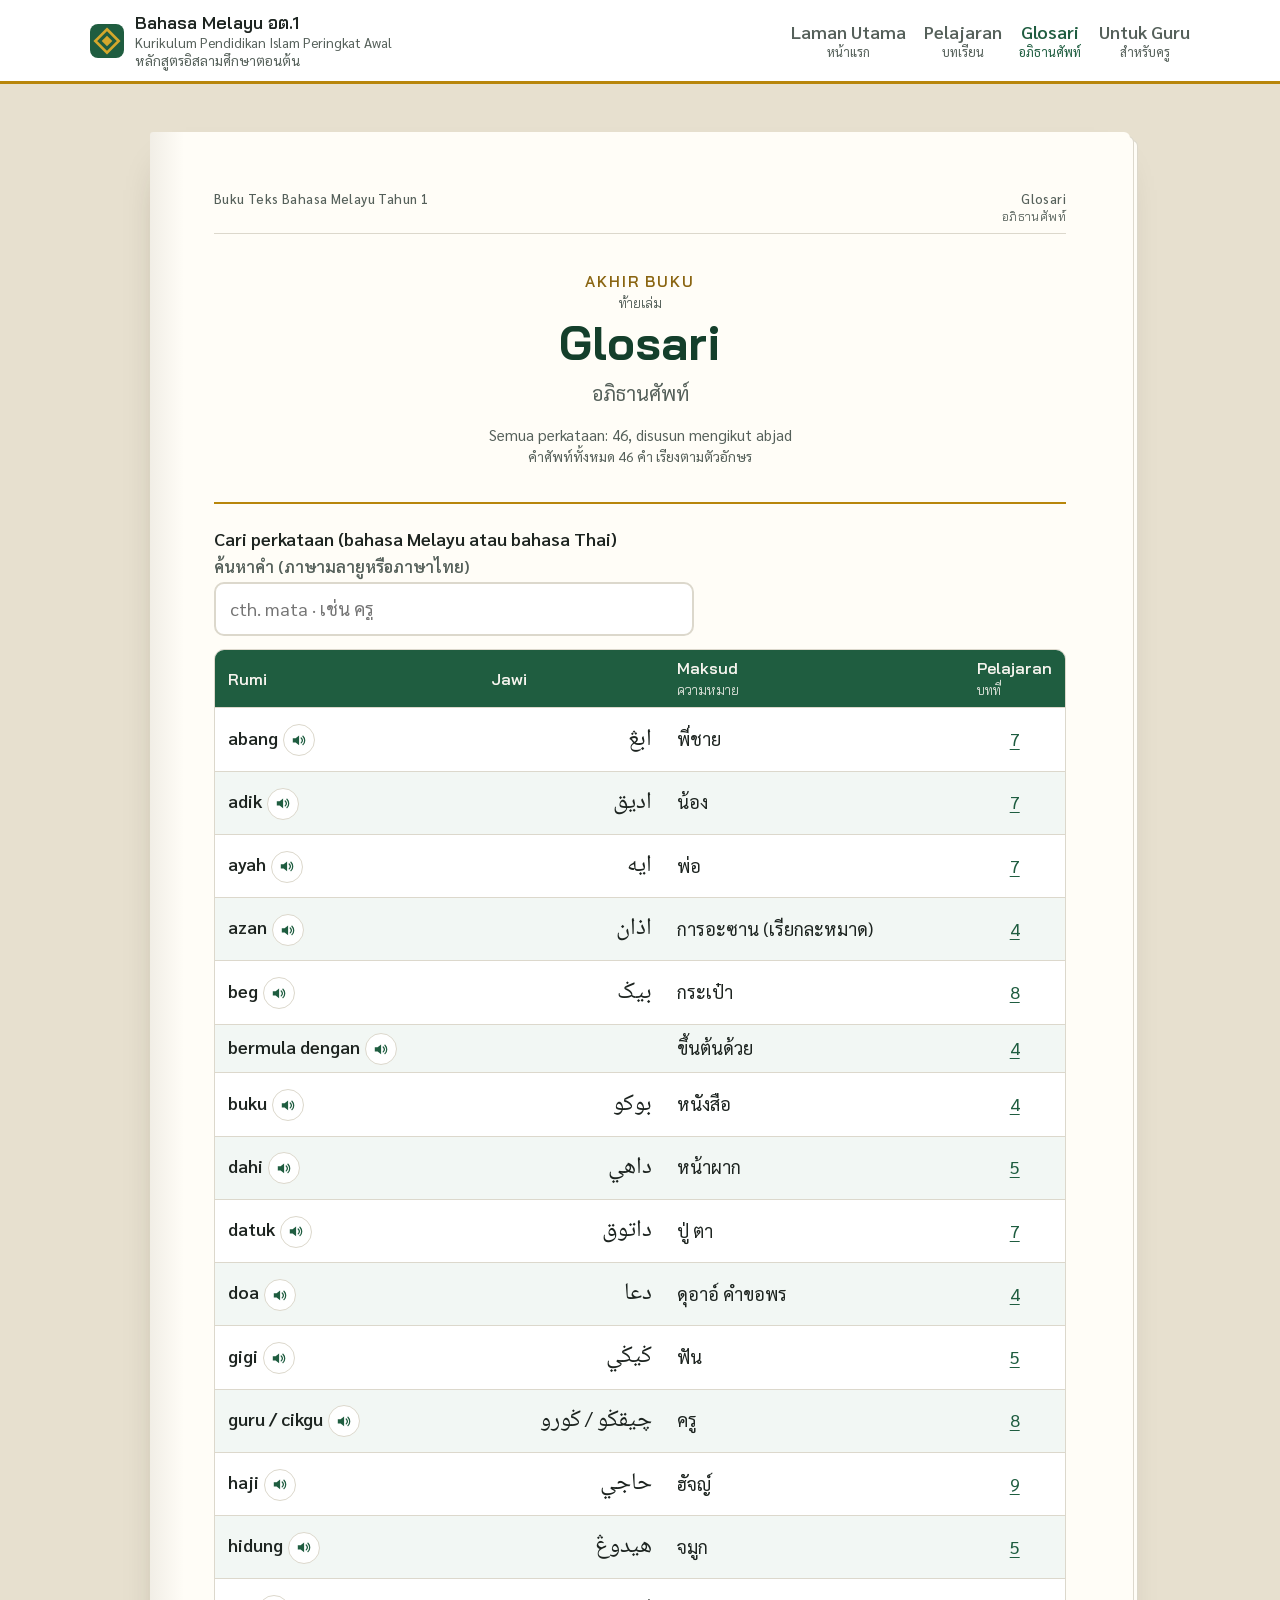
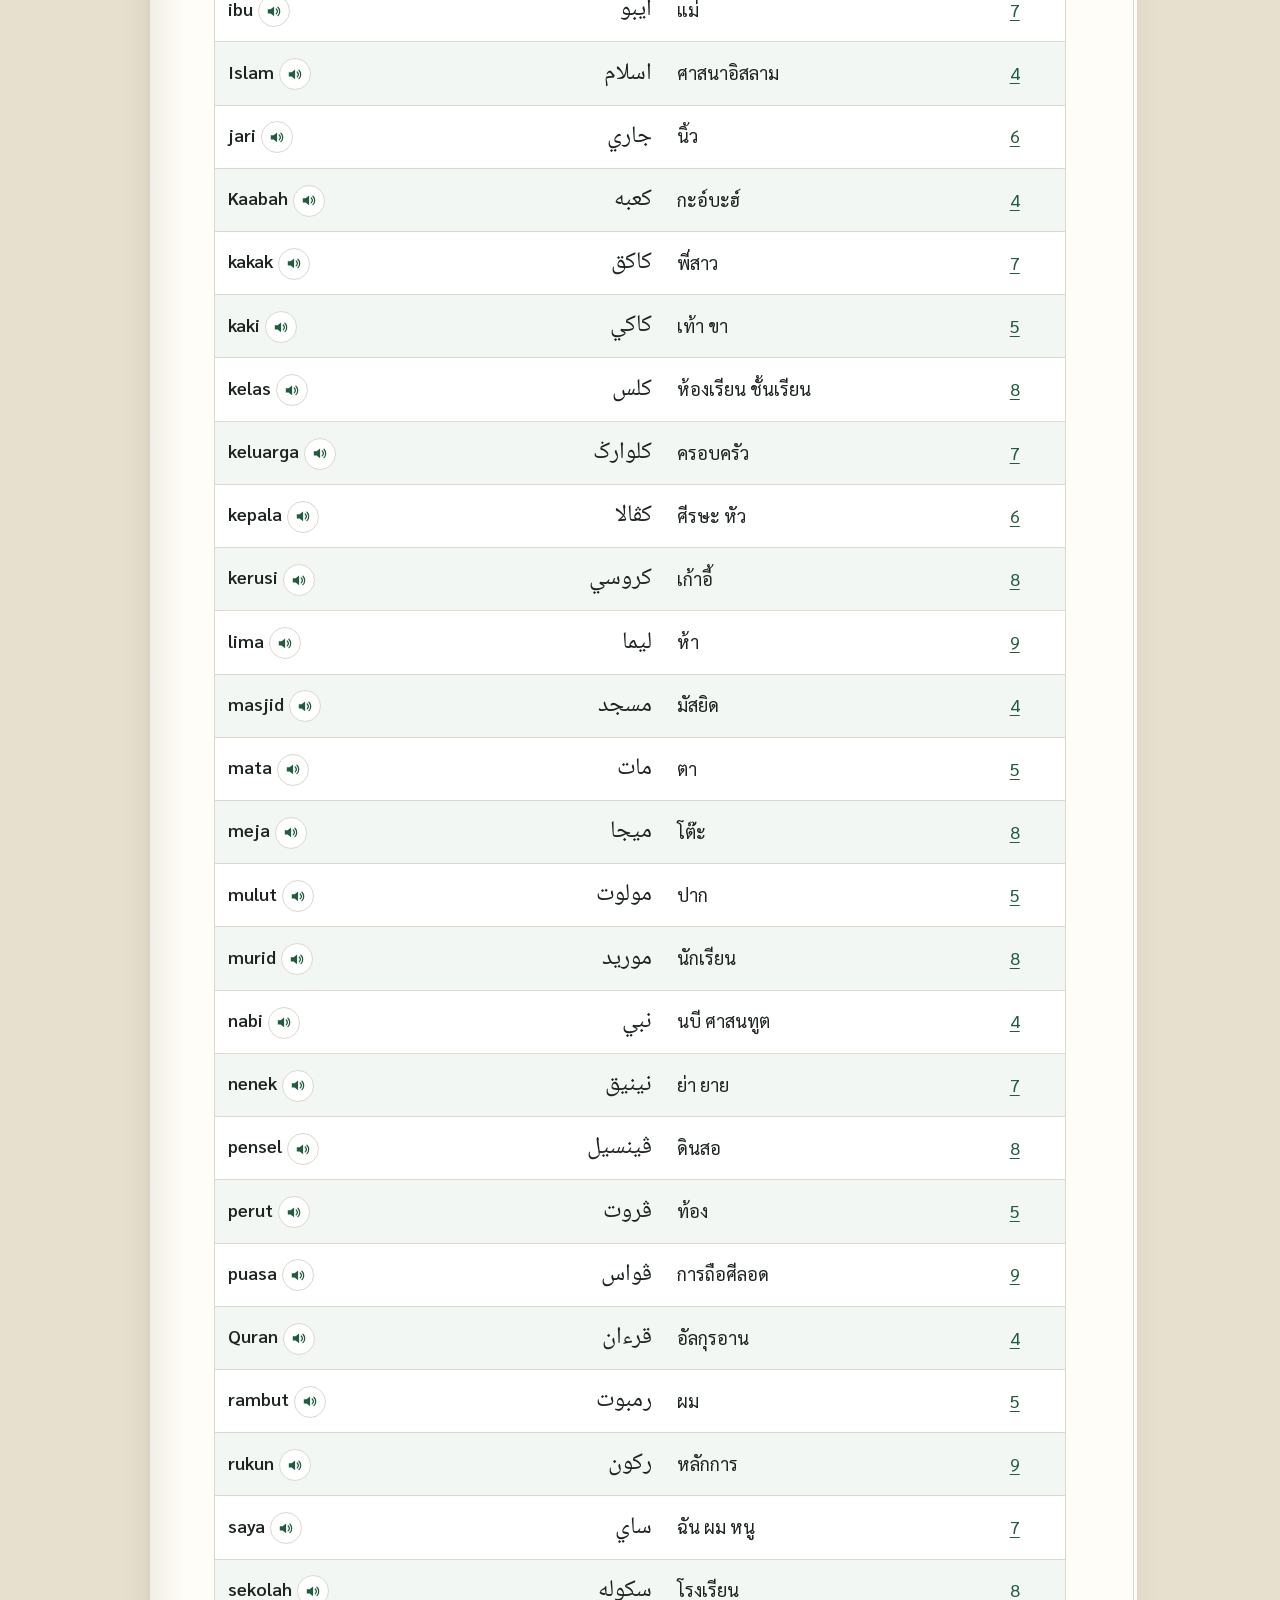
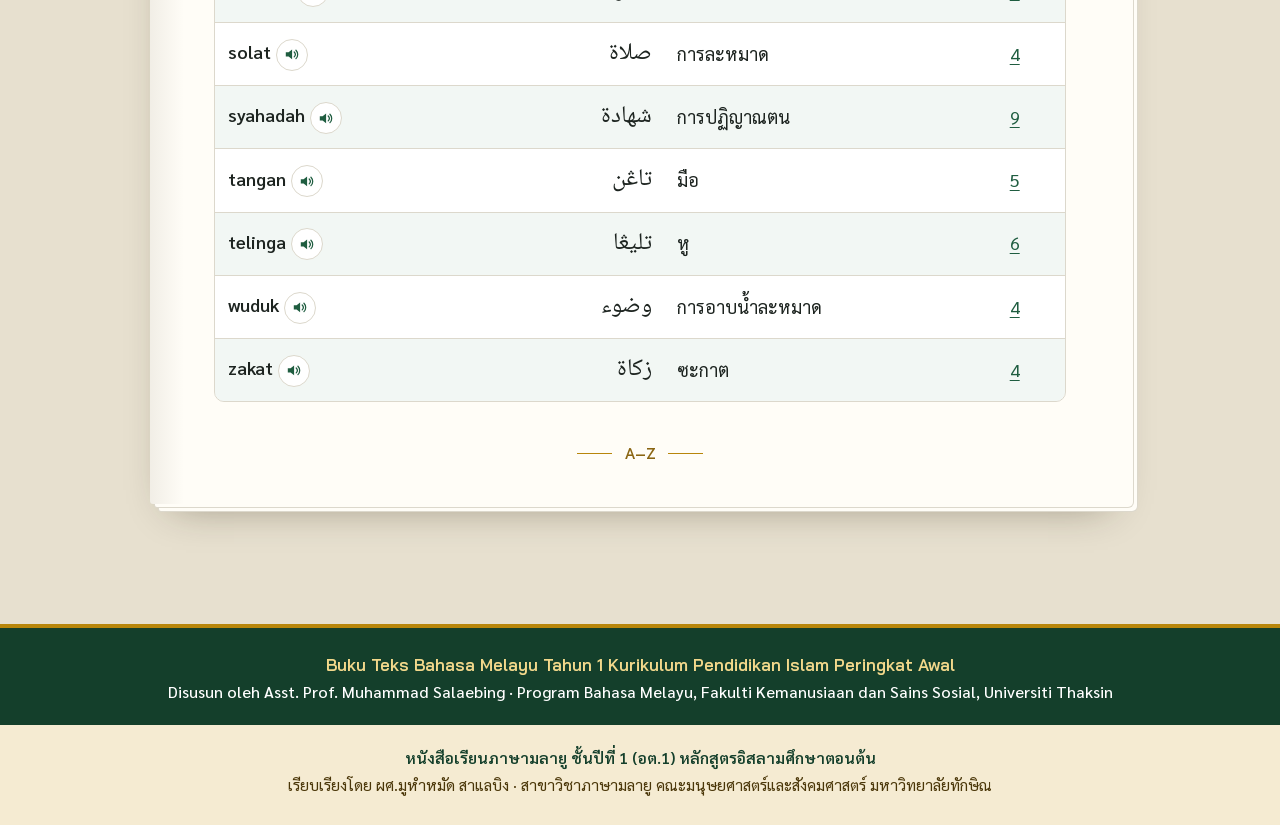
==== commit 71ab30c9: "ออกแบบเว็บให้เป็นแบบหนังสือ: ปก สารบัญ แผ่นกระดาษ หน้าเปิดบท มุมกระดาษ ปัดเปลี่ยนบท Co-Authored-By: " ====
--- a/glosari.html
+++ b/glosari.html
@@ -31,10 +31,14 @@
 </header>
 <main id="isi">
 
-<header class="unit-head"><h1>Glosari</h1><p class="th-title">อภิธานศัพท์</p><p class="hint"><span class="bi"><span lang="ms">Semua perkataan: 46, disusun mengikut abjad</span><span class="tr">คำศัพท์ทั้งหมด 46 คำ เรียงตามตัวอักษร</span></span></p></header>
+<article class="sheet">
+<p class="running" aria-hidden="true"><span lang="ms">Buku Teks Bahasa Melayu Tahun 1</span><span><span class="bi"><span lang="ms">Glosari</span><span class="tr">อภิธานศัพท์</span></span></span></p>
+<header class="unit-head opener"><p class="op-k"><span class="bi"><span lang="ms">Akhir buku</span><span class="tr">ท้ายเล่ม</span></span></p><h1>Glosari</h1><p class="th-title">อภิธานศัพท์</p><p class="hint"><span class="bi"><span lang="ms">Semua perkataan: 46, disusun mengikut abjad</span><span class="tr">คำศัพท์ทั้งหมด 46 คำ เรียงตามตัวอักษร</span></span></p></header>
 <label class="search"><span><span class="bi"><span lang="ms">Cari perkataan (bahasa Melayu atau bahasa Thai)</span><span class="tr">ค้นหาคำ (ภาษามลายูหรือภาษาไทย)</span></span></span><input type="search" id="g-q" placeholder="cth. mata · เช่น ครู" autocomplete="off"></label>
 <p class="hint" id="g-count" aria-live="polite"></p>
 <div class="tbl"><table class="vocab" id="g-table"><thead><tr><th>Rumi</th><th>Jawi</th><th><span class="bi"><span lang="ms">Maksud</span><span class="tr">ความหมาย</span></span></th><th><span class="bi"><span lang="ms">Pelajaran</span><span class="tr">บทที่</span></span></th></tr></thead><tbody><tr data-q="abang พี่ชาย"><td class="ms"><span>abang</span><button type="button" class="say" data-say="abang" aria-label="ฟังเสียง abang" title="ฟังเสียง"><svg viewBox="0 0 24 24" aria-hidden="true"><path d="M4 9h4l5-4v14l-5-4H4z" fill="currentColor"/><path d="M16 8.5a5 5 0 0 1 0 7M18.5 6a8.5 8.5 0 0 1 0 12" fill="none" stroke="currentColor" stroke-width="1.8" stroke-linecap="round"/></svg></button></td><td class="jw-cell"><span class="jw" lang="ms-Arab" dir="rtl">ابڠ</span></td><td>พี่ชาย</td><td class="n"><a href="pelajaran/07.html">7</a></td></tr><tr data-q="adik น้อง"><td class="ms"><span>adik</span><button type="button" class="say" data-say="adik" aria-label="ฟังเสียง adik" title="ฟังเสียง"><svg viewBox="0 0 24 24" aria-hidden="true"><path d="M4 9h4l5-4v14l-5-4H4z" fill="currentColor"/><path d="M16 8.5a5 5 0 0 1 0 7M18.5 6a8.5 8.5 0 0 1 0 12" fill="none" stroke="currentColor" stroke-width="1.8" stroke-linecap="round"/></svg></button></td><td class="jw-cell"><span class="jw" lang="ms-Arab" dir="rtl">اديق</span></td><td>น้อง</td><td class="n"><a href="pelajaran/07.html">7</a></td></tr><tr data-q="ayah พ่อ"><td class="ms"><span>ayah</span><button type="button" class="say" data-say="ayah" aria-label="ฟังเสียง ayah" title="ฟังเสียง"><svg viewBox="0 0 24 24" aria-hidden="true"><path d="M4 9h4l5-4v14l-5-4H4z" fill="currentColor"/><path d="M16 8.5a5 5 0 0 1 0 7M18.5 6a8.5 8.5 0 0 1 0 12" fill="none" stroke="currentColor" stroke-width="1.8" stroke-linecap="round"/></svg></button></td><td class="jw-cell"><span class="jw" lang="ms-Arab" dir="rtl">ايه</span></td><td>พ่อ</td><td class="n"><a href="pelajaran/07.html">7</a></td></tr><tr data-q="azan การอะซาน (เรียกละหมาด)"><td class="ms"><span>azan</span><button type="button" class="say" data-say="azan" aria-label="ฟังเสียง azan" title="ฟังเสียง"><svg viewBox="0 0 24 24" aria-hidden="true"><path d="M4 9h4l5-4v14l-5-4H4z" fill="currentColor"/><path d="M16 8.5a5 5 0 0 1 0 7M18.5 6a8.5 8.5 0 0 1 0 12" fill="none" stroke="currentColor" stroke-width="1.8" stroke-linecap="round"/></svg></button></td><td class="jw-cell"><span class="jw" lang="ms-Arab" dir="rtl">اذان</span></td><td>การอะซาน (เรียกละหมาด)</td><td class="n"><a href="pelajaran/04.html">4</a></td></tr><tr data-q="beg กระเป๋า"><td class="ms"><span>beg</span><button type="button" class="say" data-say="beg" aria-label="ฟังเสียง beg" title="ฟังเสียง"><svg viewBox="0 0 24 24" aria-hidden="true"><path d="M4 9h4l5-4v14l-5-4H4z" fill="currentColor"/><path d="M16 8.5a5 5 0 0 1 0 7M18.5 6a8.5 8.5 0 0 1 0 12" fill="none" stroke="currentColor" stroke-width="1.8" stroke-linecap="round"/></svg></button></td><td class="jw-cell"><span class="jw" lang="ms-Arab" dir="rtl">بيݢ</span></td><td>กระเป๋า</td><td class="n"><a href="pelajaran/08.html">8</a></td></tr><tr data-q="bermula dengan ขึ้นต้นด้วย"><td class="ms"><span>bermula dengan</span><button type="button" class="say" data-say="bermula dengan" aria-label="ฟังเสียง bermula dengan" title="ฟังเสียง"><svg viewBox="0 0 24 24" aria-hidden="true"><path d="M4 9h4l5-4v14l-5-4H4z" fill="currentColor"/><path d="M16 8.5a5 5 0 0 1 0 7M18.5 6a8.5 8.5 0 0 1 0 12" fill="none" stroke="currentColor" stroke-width="1.8" stroke-linecap="round"/></svg></button></td><td class="jw-cell"></td><td>ขึ้นต้นด้วย</td><td class="n"><a href="pelajaran/04.html">4</a></td></tr><tr data-q="buku หนังสือ"><td class="ms"><span>buku</span><button type="button" class="say" data-say="buku" aria-label="ฟังเสียง buku" title="ฟังเสียง"><svg viewBox="0 0 24 24" aria-hidden="true"><path d="M4 9h4l5-4v14l-5-4H4z" fill="currentColor"/><path d="M16 8.5a5 5 0 0 1 0 7M18.5 6a8.5 8.5 0 0 1 0 12" fill="none" stroke="currentColor" stroke-width="1.8" stroke-linecap="round"/></svg></button></td><td class="jw-cell"><span class="jw" lang="ms-Arab" dir="rtl">بوکو</span></td><td>หนังสือ</td><td class="n"><a href="pelajaran/04.html">4</a></td></tr><tr data-q="dahi หน้าผาก"><td class="ms"><span>dahi</span><button type="button" class="say" data-say="dahi" aria-label="ฟังเสียง dahi" title="ฟังเสียง"><svg viewBox="0 0 24 24" aria-hidden="true"><path d="M4 9h4l5-4v14l-5-4H4z" fill="currentColor"/><path d="M16 8.5a5 5 0 0 1 0 7M18.5 6a8.5 8.5 0 0 1 0 12" fill="none" stroke="currentColor" stroke-width="1.8" stroke-linecap="round"/></svg></button></td><td class="jw-cell"><span class="jw" lang="ms-Arab" dir="rtl">داهي</span></td><td>หน้าผาก</td><td class="n"><a href="pelajaran/05.html">5</a></td></tr><tr data-q="datuk ปู่ ตา"><td class="ms"><span>datuk</span><button type="button" class="say" data-say="datuk" aria-label="ฟังเสียง datuk" title="ฟังเสียง"><svg viewBox="0 0 24 24" aria-hidden="true"><path d="M4 9h4l5-4v14l-5-4H4z" fill="currentColor"/><path d="M16 8.5a5 5 0 0 1 0 7M18.5 6a8.5 8.5 0 0 1 0 12" fill="none" stroke="currentColor" stroke-width="1.8" stroke-linecap="round"/></svg></button></td><td class="jw-cell"><span class="jw" lang="ms-Arab" dir="rtl">داتوق</span></td><td>ปู่ ตา</td><td class="n"><a href="pelajaran/07.html">7</a></td></tr><tr data-q="doa ดุอาอ์ คำขอพร"><td class="ms"><span>doa</span><button type="button" class="say" data-say="doa" aria-label="ฟังเสียง doa" title="ฟังเสียง"><svg viewBox="0 0 24 24" aria-hidden="true"><path d="M4 9h4l5-4v14l-5-4H4z" fill="currentColor"/><path d="M16 8.5a5 5 0 0 1 0 7M18.5 6a8.5 8.5 0 0 1 0 12" fill="none" stroke="currentColor" stroke-width="1.8" stroke-linecap="round"/></svg></button></td><td class="jw-cell"><span class="jw" lang="ms-Arab" dir="rtl">دعا</span></td><td>ดุอาอ์ คำขอพร</td><td class="n"><a href="pelajaran/04.html">4</a></td></tr><tr data-q="gigi ฟัน"><td class="ms"><span>gigi</span><button type="button" class="say" data-say="gigi" aria-label="ฟังเสียง gigi" title="ฟังเสียง"><svg viewBox="0 0 24 24" aria-hidden="true"><path d="M4 9h4l5-4v14l-5-4H4z" fill="currentColor"/><path d="M16 8.5a5 5 0 0 1 0 7M18.5 6a8.5 8.5 0 0 1 0 12" fill="none" stroke="currentColor" stroke-width="1.8" stroke-linecap="round"/></svg></button></td><td class="jw-cell"><span class="jw" lang="ms-Arab" dir="rtl">ݢيݢي</span></td><td>ฟัน</td><td class="n"><a href="pelajaran/05.html">5</a></td></tr><tr data-q="guru / cikgu ครู"><td class="ms"><span>guru / cikgu</span><button type="button" class="say" data-say="guru / cikgu" aria-label="ฟังเสียง guru / cikgu" title="ฟังเสียง"><svg viewBox="0 0 24 24" aria-hidden="true"><path d="M4 9h4l5-4v14l-5-4H4z" fill="currentColor"/><path d="M16 8.5a5 5 0 0 1 0 7M18.5 6a8.5 8.5 0 0 1 0 12" fill="none" stroke="currentColor" stroke-width="1.8" stroke-linecap="round"/></svg></button></td><td class="jw-cell"><span class="jw" lang="ms-Arab" dir="rtl">ݢورو</span> / <span class="jw" lang="ms-Arab" dir="rtl">چيقݢو</span></td><td>ครู</td><td class="n"><a href="pelajaran/08.html">8</a></td></tr><tr data-q="haji ฮัจญ์"><td class="ms"><span>haji</span><button type="button" class="say" data-say="haji" aria-label="ฟังเสียง haji" title="ฟังเสียง"><svg viewBox="0 0 24 24" aria-hidden="true"><path d="M4 9h4l5-4v14l-5-4H4z" fill="currentColor"/><path d="M16 8.5a5 5 0 0 1 0 7M18.5 6a8.5 8.5 0 0 1 0 12" fill="none" stroke="currentColor" stroke-width="1.8" stroke-linecap="round"/></svg></button></td><td class="jw-cell"><span class="jw" lang="ms-Arab" dir="rtl">حاجي</span></td><td>ฮัจญ์</td><td class="n"><a href="pelajaran/09.html">9</a></td></tr><tr data-q="hidung จมูก"><td class="ms"><span>hidung</span><button type="button" class="say" data-say="hidung" aria-label="ฟังเสียง hidung" title="ฟังเสียง"><svg viewBox="0 0 24 24" aria-hidden="true"><path d="M4 9h4l5-4v14l-5-4H4z" fill="currentColor"/><path d="M16 8.5a5 5 0 0 1 0 7M18.5 6a8.5 8.5 0 0 1 0 12" fill="none" stroke="currentColor" stroke-width="1.8" stroke-linecap="round"/></svg></button></td><td class="jw-cell"><span class="jw" lang="ms-Arab" dir="rtl">هيدوڠ</span></td><td>จมูก</td><td class="n"><a href="pelajaran/05.html">5</a></td></tr><tr data-q="ibu แม่"><td class="ms"><span>ibu</span><button type="button" class="say" data-say="ibu" aria-label="ฟังเสียง ibu" title="ฟังเสียง"><svg viewBox="0 0 24 24" aria-hidden="true"><path d="M4 9h4l5-4v14l-5-4H4z" fill="currentColor"/><path d="M16 8.5a5 5 0 0 1 0 7M18.5 6a8.5 8.5 0 0 1 0 12" fill="none" stroke="currentColor" stroke-width="1.8" stroke-linecap="round"/></svg></button></td><td class="jw-cell"><span class="jw" lang="ms-Arab" dir="rtl">ايبو</span></td><td>แม่</td><td class="n"><a href="pelajaran/07.html">7</a></td></tr><tr data-q="islam ศาสนาอิสลาม"><td class="ms"><span>Islam</span><button type="button" class="say" data-say="Islam" aria-label="ฟังเสียง Islam" title="ฟังเสียง"><svg viewBox="0 0 24 24" aria-hidden="true"><path d="M4 9h4l5-4v14l-5-4H4z" fill="currentColor"/><path d="M16 8.5a5 5 0 0 1 0 7M18.5 6a8.5 8.5 0 0 1 0 12" fill="none" stroke="currentColor" stroke-width="1.8" stroke-linecap="round"/></svg></button></td><td class="jw-cell"><span class="jw" lang="ms-Arab" dir="rtl">اسلام</span></td><td>ศาสนาอิสลาม</td><td class="n"><a href="pelajaran/04.html">4</a></td></tr><tr data-q="jari นิ้ว"><td class="ms"><span>jari</span><button type="button" class="say" data-say="jari" aria-label="ฟังเสียง jari" title="ฟังเสียง"><svg viewBox="0 0 24 24" aria-hidden="true"><path d="M4 9h4l5-4v14l-5-4H4z" fill="currentColor"/><path d="M16 8.5a5 5 0 0 1 0 7M18.5 6a8.5 8.5 0 0 1 0 12" fill="none" stroke="currentColor" stroke-width="1.8" stroke-linecap="round"/></svg></button></td><td class="jw-cell"><span class="jw" lang="ms-Arab" dir="rtl">جاري</span></td><td>นิ้ว</td><td class="n"><a href="pelajaran/06.html">6</a></td></tr><tr data-q="kaabah กะอ์บะฮ์"><td class="ms"><span>Kaabah</span><button type="button" class="say" data-say="Kaabah" aria-label="ฟังเสียง Kaabah" title="ฟังเสียง"><svg viewBox="0 0 24 24" aria-hidden="true"><path d="M4 9h4l5-4v14l-5-4H4z" fill="currentColor"/><path d="M16 8.5a5 5 0 0 1 0 7M18.5 6a8.5 8.5 0 0 1 0 12" fill="none" stroke="currentColor" stroke-width="1.8" stroke-linecap="round"/></svg></button></td><td class="jw-cell"><span class="jw" lang="ms-Arab" dir="rtl">کعبه</span></td><td>กะอ์บะฮ์</td><td class="n"><a href="pelajaran/04.html">4</a></td></tr><tr data-q="kakak พี่สาว"><td class="ms"><span>kakak</span><button type="button" class="say" data-say="kakak" aria-label="ฟังเสียง kakak" title="ฟังเสียง"><svg viewBox="0 0 24 24" aria-hidden="true"><path d="M4 9h4l5-4v14l-5-4H4z" fill="currentColor"/><path d="M16 8.5a5 5 0 0 1 0 7M18.5 6a8.5 8.5 0 0 1 0 12" fill="none" stroke="currentColor" stroke-width="1.8" stroke-linecap="round"/></svg></button></td><td class="jw-cell"><span class="jw" lang="ms-Arab" dir="rtl">کاکق</span></td><td>พี่สาว</td><td class="n"><a href="pelajaran/07.html">7</a></td></tr><tr data-q="kaki เท้า ขา"><td class="ms"><span>kaki</span><button type="button" class="say" data-say="kaki" aria-label="ฟังเสียง kaki" title="ฟังเสียง"><svg viewBox="0 0 24 24" aria-hidden="true"><path d="M4 9h4l5-4v14l-5-4H4z" fill="currentColor"/><path d="M16 8.5a5 5 0 0 1 0 7M18.5 6a8.5 8.5 0 0 1 0 12" fill="none" stroke="currentColor" stroke-width="1.8" stroke-linecap="round"/></svg></button></td><td class="jw-cell"><span class="jw" lang="ms-Arab" dir="rtl">کاکي</span></td><td>เท้า ขา</td><td class="n"><a href="pelajaran/05.html">5</a></td></tr><tr data-q="kelas ห้องเรียน ชั้นเรียน"><td class="ms"><span>kelas</span><button type="button" class="say" data-say="kelas" aria-label="ฟังเสียง kelas" title="ฟังเสียง"><svg viewBox="0 0 24 24" aria-hidden="true"><path d="M4 9h4l5-4v14l-5-4H4z" fill="currentColor"/><path d="M16 8.5a5 5 0 0 1 0 7M18.5 6a8.5 8.5 0 0 1 0 12" fill="none" stroke="currentColor" stroke-width="1.8" stroke-linecap="round"/></svg></button></td><td class="jw-cell"><span class="jw" lang="ms-Arab" dir="rtl">کلس</span></td><td>ห้องเรียน ชั้นเรียน</td><td class="n"><a href="pelajaran/08.html">8</a></td></tr><tr data-q="keluarga ครอบครัว"><td class="ms"><span>keluarga</span><button type="button" class="say" data-say="keluarga" aria-label="ฟังเสียง keluarga" title="ฟังเสียง"><svg viewBox="0 0 24 24" aria-hidden="true"><path d="M4 9h4l5-4v14l-5-4H4z" fill="currentColor"/><path d="M16 8.5a5 5 0 0 1 0 7M18.5 6a8.5 8.5 0 0 1 0 12" fill="none" stroke="currentColor" stroke-width="1.8" stroke-linecap="round"/></svg></button></td><td class="jw-cell"><span class="jw" lang="ms-Arab" dir="rtl">کلوارݢ</span></td><td>ครอบครัว</td><td class="n"><a href="pelajaran/07.html">7</a></td></tr><tr data-q="kepala ศีรษะ หัว"><td class="ms"><span>kepala</span><button type="button" class="say" data-say="kepala" aria-label="ฟังเสียง kepala" title="ฟังเสียง"><svg viewBox="0 0 24 24" aria-hidden="true"><path d="M4 9h4l5-4v14l-5-4H4z" fill="currentColor"/><path d="M16 8.5a5 5 0 0 1 0 7M18.5 6a8.5 8.5 0 0 1 0 12" fill="none" stroke="currentColor" stroke-width="1.8" stroke-linecap="round"/></svg></button></td><td class="jw-cell"><span class="jw" lang="ms-Arab" dir="rtl">کڤالا</span></td><td>ศีรษะ หัว</td><td class="n"><a href="pelajaran/06.html">6</a></td></tr><tr data-q="kerusi เก้าอี้"><td class="ms"><span>kerusi</span><button type="button" class="say" data-say="kerusi" aria-label="ฟังเสียง kerusi" title="ฟังเสียง"><svg viewBox="0 0 24 24" aria-hidden="true"><path d="M4 9h4l5-4v14l-5-4H4z" fill="currentColor"/><path d="M16 8.5a5 5 0 0 1 0 7M18.5 6a8.5 8.5 0 0 1 0 12" fill="none" stroke="currentColor" stroke-width="1.8" stroke-linecap="round"/></svg></button></td><td class="jw-cell"><span class="jw" lang="ms-Arab" dir="rtl">کروسي</span></td><td>เก้าอี้</td><td class="n"><a href="pelajaran/08.html">8</a></td></tr><tr data-q="lima ห้า"><td class="ms"><span>lima</span><button type="button" class="say" data-say="lima" aria-label="ฟังเสียง lima" title="ฟังเสียง"><svg viewBox="0 0 24 24" aria-hidden="true"><path d="M4 9h4l5-4v14l-5-4H4z" fill="currentColor"/><path d="M16 8.5a5 5 0 0 1 0 7M18.5 6a8.5 8.5 0 0 1 0 12" fill="none" stroke="currentColor" stroke-width="1.8" stroke-linecap="round"/></svg></button></td><td class="jw-cell"><span class="jw" lang="ms-Arab" dir="rtl">ليما</span></td><td>ห้า</td><td class="n"><a href="pelajaran/09.html">9</a></td></tr><tr data-q="masjid มัสยิด"><td class="ms"><span>masjid</span><button type="button" class="say" data-say="masjid" aria-label="ฟังเสียง masjid" title="ฟังเสียง"><svg viewBox="0 0 24 24" aria-hidden="true"><path d="M4 9h4l5-4v14l-5-4H4z" fill="currentColor"/><path d="M16 8.5a5 5 0 0 1 0 7M18.5 6a8.5 8.5 0 0 1 0 12" fill="none" stroke="currentColor" stroke-width="1.8" stroke-linecap="round"/></svg></button></td><td class="jw-cell"><span class="jw" lang="ms-Arab" dir="rtl">مسجد</span></td><td>มัสยิด</td><td class="n"><a href="pelajaran/04.html">4</a></td></tr><tr data-q="mata ตา"><td class="ms"><span>mata</span><button type="button" class="say" data-say="mata" aria-label="ฟังเสียง mata" title="ฟังเสียง"><svg viewBox="0 0 24 24" aria-hidden="true"><path d="M4 9h4l5-4v14l-5-4H4z" fill="currentColor"/><path d="M16 8.5a5 5 0 0 1 0 7M18.5 6a8.5 8.5 0 0 1 0 12" fill="none" stroke="currentColor" stroke-width="1.8" stroke-linecap="round"/></svg></button></td><td class="jw-cell"><span class="jw" lang="ms-Arab" dir="rtl">مات</span></td><td>ตา</td><td class="n"><a href="pelajaran/05.html">5</a></td></tr><tr data-q="meja โต๊ะ"><td class="ms"><span>meja</span><button type="button" class="say" data-say="meja" aria-label="ฟังเสียง meja" title="ฟังเสียง"><svg viewBox="0 0 24 24" aria-hidden="true"><path d="M4 9h4l5-4v14l-5-4H4z" fill="currentColor"/><path d="M16 8.5a5 5 0 0 1 0 7M18.5 6a8.5 8.5 0 0 1 0 12" fill="none" stroke="currentColor" stroke-width="1.8" stroke-linecap="round"/></svg></button></td><td class="jw-cell"><span class="jw" lang="ms-Arab" dir="rtl">ميجا</span></td><td>โต๊ะ</td><td class="n"><a href="pelajaran/08.html">8</a></td></tr><tr data-q="mulut ปาก"><td class="ms"><span>mulut</span><button type="button" class="say" data-say="mulut" aria-label="ฟังเสียง mulut" title="ฟังเสียง"><svg viewBox="0 0 24 24" aria-hidden="true"><path d="M4 9h4l5-4v14l-5-4H4z" fill="currentColor"/><path d="M16 8.5a5 5 0 0 1 0 7M18.5 6a8.5 8.5 0 0 1 0 12" fill="none" stroke="currentColor" stroke-width="1.8" stroke-linecap="round"/></svg></button></td><td class="jw-cell"><span class="jw" lang="ms-Arab" dir="rtl">مولوت</span></td><td>ปาก</td><td class="n"><a href="pelajaran/05.html">5</a></td></tr><tr data-q="murid นักเรียน"><td class="ms"><span>murid</span><button type="button" class="say" data-say="murid" aria-label="ฟังเสียง murid" title="ฟังเสียง"><svg viewBox="0 0 24 24" aria-hidden="true"><path d="M4 9h4l5-4v14l-5-4H4z" fill="currentColor"/><path d="M16 8.5a5 5 0 0 1 0 7M18.5 6a8.5 8.5 0 0 1 0 12" fill="none" stroke="currentColor" stroke-width="1.8" stroke-linecap="round"/></svg></button></td><td class="jw-cell"><span class="jw" lang="ms-Arab" dir="rtl">موريد</span></td><td>นักเรียน</td><td class="n"><a href="pelajaran/08.html">8</a></td></tr><tr data-q="nabi นบี ศาสนทูต"><td class="ms"><span>nabi</span><button type="button" class="say" data-say="nabi" aria-label="ฟังเสียง nabi" title="ฟังเสียง"><svg viewBox="0 0 24 24" aria-hidden="true"><path d="M4 9h4l5-4v14l-5-4H4z" fill="currentColor"/><path d="M16 8.5a5 5 0 0 1 0 7M18.5 6a8.5 8.5 0 0 1 0 12" fill="none" stroke="currentColor" stroke-width="1.8" stroke-linecap="round"/></svg></button></td><td class="jw-cell"><span class="jw" lang="ms-Arab" dir="rtl">نبي</span></td><td>นบี ศาสนทูต</td><td class="n"><a href="pelajaran/04.html">4</a></td></tr><tr data-q="nenek ย่า ยาย"><td class="ms"><span>nenek</span><button type="button" class="say" data-say="nenek" aria-label="ฟังเสียง nenek" title="ฟังเสียง"><svg viewBox="0 0 24 24" aria-hidden="true"><path d="M4 9h4l5-4v14l-5-4H4z" fill="currentColor"/><path d="M16 8.5a5 5 0 0 1 0 7M18.5 6a8.5 8.5 0 0 1 0 12" fill="none" stroke="currentColor" stroke-width="1.8" stroke-linecap="round"/></svg></button></td><td class="jw-cell"><span class="jw" lang="ms-Arab" dir="rtl">نينيق</span></td><td>ย่า ยาย</td><td class="n"><a href="pelajaran/07.html">7</a></td></tr><tr data-q="pensel ดินสอ"><td class="ms"><span>pensel</span><button type="button" class="say" data-say="pensel" aria-label="ฟังเสียง pensel" title="ฟังเสียง"><svg viewBox="0 0 24 24" aria-hidden="true"><path d="M4 9h4l5-4v14l-5-4H4z" fill="currentColor"/><path d="M16 8.5a5 5 0 0 1 0 7M18.5 6a8.5 8.5 0 0 1 0 12" fill="none" stroke="currentColor" stroke-width="1.8" stroke-linecap="round"/></svg></button></td><td class="jw-cell"><span class="jw" lang="ms-Arab" dir="rtl">ڤينسيل</span></td><td>ดินสอ</td><td class="n"><a href="pelajaran/08.html">8</a></td></tr><tr data-q="perut ท้อง"><td class="ms"><span>perut</span><button type="button" class="say" data-say="perut" aria-label="ฟังเสียง perut" title="ฟังเสียง"><svg viewBox="0 0 24 24" aria-hidden="true"><path d="M4 9h4l5-4v14l-5-4H4z" fill="currentColor"/><path d="M16 8.5a5 5 0 0 1 0 7M18.5 6a8.5 8.5 0 0 1 0 12" fill="none" stroke="currentColor" stroke-width="1.8" stroke-linecap="round"/></svg></button></td><td class="jw-cell"><span class="jw" lang="ms-Arab" dir="rtl">ڤروت</span></td><td>ท้อง</td><td class="n"><a href="pelajaran/05.html">5</a></td></tr><tr data-q="puasa การถือศีลอด"><td class="ms"><span>puasa</span><button type="button" class="say" data-say="puasa" aria-label="ฟังเสียง puasa" title="ฟังเสียง"><svg viewBox="0 0 24 24" aria-hidden="true"><path d="M4 9h4l5-4v14l-5-4H4z" fill="currentColor"/><path d="M16 8.5a5 5 0 0 1 0 7M18.5 6a8.5 8.5 0 0 1 0 12" fill="none" stroke="currentColor" stroke-width="1.8" stroke-linecap="round"/></svg></button></td><td class="jw-cell"><span class="jw" lang="ms-Arab" dir="rtl">ڤواس</span></td><td>การถือศีลอด</td><td class="n"><a href="pelajaran/09.html">9</a></td></tr><tr data-q="quran อัลกุรอาน"><td class="ms"><span>Quran</span><button type="button" class="say" data-say="Quran" aria-label="ฟังเสียง Quran" title="ฟังเสียง"><svg viewBox="0 0 24 24" aria-hidden="true"><path d="M4 9h4l5-4v14l-5-4H4z" fill="currentColor"/><path d="M16 8.5a5 5 0 0 1 0 7M18.5 6a8.5 8.5 0 0 1 0 12" fill="none" stroke="currentColor" stroke-width="1.8" stroke-linecap="round"/></svg></button></td><td class="jw-cell"><span class="jw" lang="ms-Arab" dir="rtl">قرءان</span></td><td>อัลกุรอาน</td><td class="n"><a href="pelajaran/04.html">4</a></td></tr><tr data-q="rambut ผม"><td class="ms"><span>rambut</span><button type="button" class="say" data-say="rambut" aria-label="ฟังเสียง rambut" title="ฟังเสียง"><svg viewBox="0 0 24 24" aria-hidden="true"><path d="M4 9h4l5-4v14l-5-4H4z" fill="currentColor"/><path d="M16 8.5a5 5 0 0 1 0 7M18.5 6a8.5 8.5 0 0 1 0 12" fill="none" stroke="currentColor" stroke-width="1.8" stroke-linecap="round"/></svg></button></td><td class="jw-cell"><span class="jw" lang="ms-Arab" dir="rtl">رمبوت</span></td><td>ผม</td><td class="n"><a href="pelajaran/05.html">5</a></td></tr><tr data-q="rukun หลักการ"><td class="ms"><span>rukun</span><button type="button" class="say" data-say="rukun" aria-label="ฟังเสียง rukun" title="ฟังเสียง"><svg viewBox="0 0 24 24" aria-hidden="true"><path d="M4 9h4l5-4v14l-5-4H4z" fill="currentColor"/><path d="M16 8.5a5 5 0 0 1 0 7M18.5 6a8.5 8.5 0 0 1 0 12" fill="none" stroke="currentColor" stroke-width="1.8" stroke-linecap="round"/></svg></button></td><td class="jw-cell"><span class="jw" lang="ms-Arab" dir="rtl">رکون</span></td><td>หลักการ</td><td class="n"><a href="pelajaran/09.html">9</a></td></tr><tr data-q="saya ฉัน ผม หนู"><td class="ms"><span>saya</span><button type="button" class="say" data-say="saya" aria-label="ฟังเสียง saya" title="ฟังเสียง"><svg viewBox="0 0 24 24" aria-hidden="true"><path d="M4 9h4l5-4v14l-5-4H4z" fill="currentColor"/><path d="M16 8.5a5 5 0 0 1 0 7M18.5 6a8.5 8.5 0 0 1 0 12" fill="none" stroke="currentColor" stroke-width="1.8" stroke-linecap="round"/></svg></button></td><td class="jw-cell"><span class="jw" lang="ms-Arab" dir="rtl">ساي</span></td><td>ฉัน ผม หนู</td><td class="n"><a href="pelajaran/07.html">7</a></td></tr><tr data-q="sekolah โรงเรียน"><td class="ms"><span>sekolah</span><button type="button" class="say" data-say="sekolah" aria-label="ฟังเสียง sekolah" title="ฟังเสียง"><svg viewBox="0 0 24 24" aria-hidden="true"><path d="M4 9h4l5-4v14l-5-4H4z" fill="currentColor"/><path d="M16 8.5a5 5 0 0 1 0 7M18.5 6a8.5 8.5 0 0 1 0 12" fill="none" stroke="currentColor" stroke-width="1.8" stroke-linecap="round"/></svg></button></td><td class="jw-cell"><span class="jw" lang="ms-Arab" dir="rtl">سکوله</span></td><td>โรงเรียน</td><td class="n"><a href="pelajaran/08.html">8</a></td></tr><tr data-q="solat การละหมาด"><td class="ms"><span>solat</span><button type="button" class="say" data-say="solat" aria-label="ฟังเสียง solat" title="ฟังเสียง"><svg viewBox="0 0 24 24" aria-hidden="true"><path d="M4 9h4l5-4v14l-5-4H4z" fill="currentColor"/><path d="M16 8.5a5 5 0 0 1 0 7M18.5 6a8.5 8.5 0 0 1 0 12" fill="none" stroke="currentColor" stroke-width="1.8" stroke-linecap="round"/></svg></button></td><td class="jw-cell"><span class="jw" lang="ms-Arab" dir="rtl">صلاة</span></td><td>การละหมาด</td><td class="n"><a href="pelajaran/04.html">4</a></td></tr><tr data-q="syahadah การปฏิญาณตน"><td class="ms"><span>syahadah</span><button type="button" class="say" data-say="syahadah" aria-label="ฟังเสียง syahadah" title="ฟังเสียง"><svg viewBox="0 0 24 24" aria-hidden="true"><path d="M4 9h4l5-4v14l-5-4H4z" fill="currentColor"/><path d="M16 8.5a5 5 0 0 1 0 7M18.5 6a8.5 8.5 0 0 1 0 12" fill="none" stroke="currentColor" stroke-width="1.8" stroke-linecap="round"/></svg></button></td><td class="jw-cell"><span class="jw" lang="ms-Arab" dir="rtl">شهادة</span></td><td>การปฏิญาณตน</td><td class="n"><a href="pelajaran/09.html">9</a></td></tr><tr data-q="tangan มือ"><td class="ms"><span>tangan</span><button type="button" class="say" data-say="tangan" aria-label="ฟังเสียง tangan" title="ฟังเสียง"><svg viewBox="0 0 24 24" aria-hidden="true"><path d="M4 9h4l5-4v14l-5-4H4z" fill="currentColor"/><path d="M16 8.5a5 5 0 0 1 0 7M18.5 6a8.5 8.5 0 0 1 0 12" fill="none" stroke="currentColor" stroke-width="1.8" stroke-linecap="round"/></svg></button></td><td class="jw-cell"><span class="jw" lang="ms-Arab" dir="rtl">تاڠن</span></td><td>มือ</td><td class="n"><a href="pelajaran/05.html">5</a></td></tr><tr data-q="telinga หู"><td class="ms"><span>telinga</span><button type="button" class="say" data-say="telinga" aria-label="ฟังเสียง telinga" title="ฟังเสียง"><svg viewBox="0 0 24 24" aria-hidden="true"><path d="M4 9h4l5-4v14l-5-4H4z" fill="currentColor"/><path d="M16 8.5a5 5 0 0 1 0 7M18.5 6a8.5 8.5 0 0 1 0 12" fill="none" stroke="currentColor" stroke-width="1.8" stroke-linecap="round"/></svg></button></td><td class="jw-cell"><span class="jw" lang="ms-Arab" dir="rtl">تليڠا</span></td><td>หู</td><td class="n"><a href="pelajaran/06.html">6</a></td></tr><tr data-q="wuduk การอาบน้ำละหมาด"><td class="ms"><span>wuduk</span><button type="button" class="say" data-say="wuduk" aria-label="ฟังเสียง wuduk" title="ฟังเสียง"><svg viewBox="0 0 24 24" aria-hidden="true"><path d="M4 9h4l5-4v14l-5-4H4z" fill="currentColor"/><path d="M16 8.5a5 5 0 0 1 0 7M18.5 6a8.5 8.5 0 0 1 0 12" fill="none" stroke="currentColor" stroke-width="1.8" stroke-linecap="round"/></svg></button></td><td class="jw-cell"><span class="jw" lang="ms-Arab" dir="rtl">وضوء</span></td><td>การอาบน้ำละหมาด</td><td class="n"><a href="pelajaran/04.html">4</a></td></tr><tr data-q="zakat ซะกาต"><td class="ms"><span>zakat</span><button type="button" class="say" data-say="zakat" aria-label="ฟังเสียง zakat" title="ฟังเสียง"><svg viewBox="0 0 24 24" aria-hidden="true"><path d="M4 9h4l5-4v14l-5-4H4z" fill="currentColor"/><path d="M16 8.5a5 5 0 0 1 0 7M18.5 6a8.5 8.5 0 0 1 0 12" fill="none" stroke="currentColor" stroke-width="1.8" stroke-linecap="round"/></svg></button></td><td class="jw-cell"><span class="jw" lang="ms-Arab" dir="rtl">زکاة</span></td><td>ซะกาต</td><td class="n"><a href="pelajaran/04.html">4</a></td></tr></tbody></table></div>
+<p class="folio" aria-hidden="true"><span>A–Z</span></p>
+</article>
 </main>
 <footer class="site-foot">
   <div class="foot-ms" lang="ms">
--- a/assets/style.css
+++ b/assets/style.css
@@ -11,6 +11,9 @@
   --gold-line: #B8860B;
   --gold-soft: #F5EBD2;
   --line: #DCD8CC;
+  --desk: #E7E0CF;
+  --sheet: #FFFDF7;
+  --fold: #EADBB0;
   --ok: #1F6B3F;
   --ok-bg: #DFF0E5;
   --no: #9B2C2C;
@@ -27,6 +30,7 @@
     --paper: #141A17; --surface: #1C2420; --ink: #EAF0EC; --ink-soft: #B3BFB8;
     --green: #8FD1AE; --green-deep: #BFE8D1; --green-soft: #22352B;
     --gold: #E3C06A; --gold-line: #B8913A; --gold-soft: #3A3120; --line: #33403A;
+    --desk: #0D1310; --sheet: #19211D; --fold: #4A3F26;
     --ok: #8FD3A6; --ok-bg: #1F3A29; --no: #F0A3A3; --no-bg: #4A2323;
     color-scheme: dark;
   }
@@ -35,13 +39,14 @@
   --paper: #141A17; --surface: #1C2420; --ink: #EAF0EC; --ink-soft: #B3BFB8;
   --green: #8FD1AE; --green-deep: #BFE8D1; --green-soft: #22352B;
   --gold: #E3C06A; --gold-line: #B8913A; --gold-soft: #3A3120; --line: #33403A;
+  --desk: #0D1310; --sheet: #19211D; --fold: #4A3F26;
   --ok: #8FD3A6; --ok-bg: #1F3A29; --no: #F0A3A3; --no-bg: #4A2323;
   color-scheme: dark;
 }
 
 * { box-sizing: border-box; }
 html { scroll-behavior: smooth; -webkit-text-size-adjust: 100%; }
-body { margin: 0; background: var(--paper); color: var(--ink); font: 400 1.125rem/1.7 var(--f-body); }
+body { margin: 0; background: var(--desk); color: var(--ink); font: 400 1.125rem/1.7 var(--f-body); }
 a { color: var(--green); text-underline-offset: 3px; }
 h1, h2, h3, h4 { font-family: var(--f-head); line-height: 1.3; color: var(--green-deep); }
 strong { font-weight: 600; }
@@ -261,6 +266,97 @@
 }
 .dl { margin-top: .9rem; }
 .dl svg { width: 1.2em; height: 1.2em; }
+
+/* ================= รูปแบบหนังสือ ================= */
+.sheet { position: relative; max-width: 980px; margin: 1.5rem auto 2.5rem; padding: clamp(1.25rem, 4.5vw, 3.6rem) clamp(1.1rem, 5vw, 4rem) clamp(1.5rem, 4vw, 2.6rem); background: var(--sheet) linear-gradient(90deg, rgba(60,40,10,.07), transparent 34px); border-radius: 3px 6px 6px 3px;
+  box-shadow: 4px 4px 0 -1px var(--sheet), 4px 4px 0 0 var(--line), 8px 8px 0 -1px var(--sheet), 8px 8px 0 0 var(--line), 0 22px 40px -22px rgba(40,30,10,.45); }
+.running { display: flex; justify-content: space-between; gap: 1rem; margin: 0 0 1.6rem; padding-bottom: .5rem; border-bottom: 1px solid var(--line); color: var(--ink-soft); font: 500 .82rem/1.4 var(--f-head); letter-spacing: .03em; }
+.running > span:last-child { text-align: right; }
+.running .bi { align-items: flex-end; }
+.folio { margin: 2.6rem 0 0; display: flex; align-items: center; justify-content: center; gap: .8rem; color: var(--gold); font: 600 .95rem var(--f-head); }
+.folio::before, .folio::after { content: ""; width: 2.2rem; height: 1px; background: var(--gold-line); }
+.orn { display: flex; align-items: center; justify-content: center; gap: .7rem; margin: .4rem 0 1.4rem; color: var(--gold-line); }
+.orn::before, .orn::after { content: ""; height: 1px; width: min(28%, 8rem); background: currentColor; }
+.orn span { width: 10px; height: 10px; border: 2px solid currentColor; transform: rotate(45deg); }
+.sheet-title { text-align: center; font-size: clamp(1.6rem, 4vw, 2.1rem); margin: .5rem 0 0; }
+.sheet-title .h-th { font-size: .55em; }
+.sign { text-align: right; margin-top: 1.8rem; font: 600 1rem/1.5 var(--f-head); color: var(--green-deep); }
+.sign span { display: block; }
+.sign .tr { font: 400 .92rem var(--f-body); }
+
+/* หน้าเปิดบท */
+.opener { text-align: center; padding: .8rem 0 1.6rem; margin-bottom: 1.4rem; border-bottom: 2px solid var(--gold-line); }
+.op-k { margin: 0; color: var(--gold); font: 600 .95rem/1.3 var(--f-head); letter-spacing: .12em; text-transform: uppercase; }
+.op-k .bi { align-items: center; }
+.op-k .tr { letter-spacing: 0; text-transform: none; }
+.op-n { margin: .1rem 0 0; font: 700 clamp(4.5rem, 14vw, 7rem)/1 var(--f-head); color: var(--green); }
+.opener h1 { font-size: clamp(2rem, 5.5vw, 2.9rem); margin: 0; }
+.opener .th-title { margin: .2rem 0 .9rem; }
+.opener .chips { justify-content: center; }
+.opener .dl { margin-top: 1.1rem; }
+.unit-head.opener { margin-top: 0; }
+.crumb { max-width: 980px; margin: 0 auto; }
+
+/* ปก */
+.cover-wrap { display: grid; grid-template-columns: minmax(0, 440px) minmax(0, 1fr); gap: clamp(1.5rem, 5vw, 3.5rem); align-items: center; padding: 1rem 0 1.5rem; max-width: 1040px; margin: 0 auto; }
+.cover { position: relative; aspect-ratio: 1 / 1.414; border-radius: 4px 12px 12px 4px; color: #FFFFFF; overflow: hidden;
+  background: linear-gradient(90deg, rgba(0,0,0,.38) 0, rgba(0,0,0,.08) 16px, rgba(255,255,255,.10) 18px, rgba(0,0,0,0) 26px), url("data:image/svg+xml,%3Csvg xmlns='http://www.w3.org/2000/svg' width='64' height='64' viewBox='0 0 64 64'%3E%3Cg fill='none' stroke='%23D9B45A' stroke-opacity='.30' stroke-width='1.2'%3E%3Cpath d='M32 0L64 32L32 64L0 32Z'/%3E%3Cpath d='M32 18L46 32L32 46L18 32Z'/%3E%3Cpath d='M32 26L38 32L32 38L26 32Z' fill='%23D9B45A' fill-opacity='.18'/%3E%3Cpath d='M0 0L10 10M64 0L54 10M0 64L10 54M64 64L54 54'/%3E%3C/g%3E%3C/svg%3E") 0 0/64px 64px, #143F2B;
+  box-shadow: 6px 6px 0 -2px #EFE6CF, 6px 6px 0 -1px #C9BC97, 12px 22px 40px -14px rgba(20,30,20,.55); }
+.cv-frame { position: absolute; inset: 22px 20px 22px 34px; border: 2px solid #D9B45A; outline: 1px solid rgba(217,180,90,.45); outline-offset: 5px; display: flex; flex-direction: column; justify-content: space-between; align-items: center; text-align: center; padding: 1.4rem 1rem; background: radial-gradient(ellipse at center, rgba(20,63,43,.92) 0 55%, rgba(20,63,43,.55) 80%); }
+.cv-top, .cv-author { margin: 0; font: 600 .95rem/1.45 var(--f-head); color: #F2D88B; }
+.cv-top span, .cv-author span { display: block; }
+.cv-th { font: 400 .88rem var(--f-body); color: #E3EEE7; }
+.cv-year { margin: 0 0 .4rem; display: inline-block; padding: .15rem .9rem; border: 1px solid #D9B45A; border-radius: 999px; color: #F2D88B; font: 600 .95rem var(--f-head); }
+.cover h1 { margin: .2rem 0 .3rem; color: #FFFFFF; font: 700 clamp(2rem, 7vw, 2.7rem)/1.12 var(--f-head); }
+.cv-jw { margin: 0; font: 600 clamp(1.6rem, 5.5vw, 2.1rem)/1.6 var(--f-jawi); color: #F2D88B; }
+.cv-th-title { margin: .2rem 0 0; font: 600 1.15rem var(--f-body); color: #E3EEE7; }
+.cover-side .lede p.tr { font-size: 1rem; }
+.cover-side .word { margin-top: 1.5rem; }
+
+/* มุมกระดาษสำหรับเปลี่ยนบท */
+.pager { max-width: 980px; margin: 0 auto 1rem; }
+.pager a { position: relative; background: var(--sheet); border: 1px solid var(--line); border-radius: 4px; padding: .9rem 2.6rem .9rem 1.1rem; box-shadow: 0 10px 20px -16px rgba(40,30,10,.5); transition: transform .15s; }
+.pager .prev { padding: .9rem 1.1rem .9rem 2.6rem; }
+.pager a::after { content: ""; position: absolute; bottom: -1px; width: 30px; height: 30px; transition: width .15s, height .15s; }
+.pager .next::after { right: -1px; background: linear-gradient(315deg, var(--desk) 0 50%, var(--fold) 50%); border-radius: 6px 0 4px 0; box-shadow: -2px -2px 4px rgba(40,30,10,.12); }
+.pager .prev::after { left: -1px; background: linear-gradient(45deg, var(--desk) 0 50%, var(--fold) 50%); border-radius: 0 6px 0 4px; box-shadow: 2px -2px 4px rgba(40,30,10,.12); }
+.pager a:hover { transform: translateY(-2px); }
+.pager a:hover::after { width: 40px; height: 40px; }
+.swipe-hint { display: none; text-align: center; color: var(--ink-soft); font-size: .9rem; margin: .5rem 0 0; }
+.swipe-hint .bi { align-items: center; }
+@media (pointer: coarse) { .swipe-hint { display: block; } }
+main.turn-next .sheet { animation: turnNext .22s ease-in forwards; }
+main.turn-prev .sheet { animation: turnPrev .22s ease-in forwards; }
+@keyframes turnNext { to { transform: translateX(-12%) rotateY(8deg); opacity: 0; } }
+@keyframes turnPrev { to { transform: translateX(12%) rotateY(-8deg); opacity: 0; } }
+@media (prefers-reduced-motion: reduce) { main.turn-next .sheet, main.turn-prev .sheet { animation: none; } .pager a, .pager a::after { transition: none; } }
+
+/* สารบัญ */
+.toc { list-style: none; margin: 0 auto; padding: 0; max-width: 46rem; }
+.toc li + li { border-top: 1px dotted var(--line); }
+.toc a { display: grid; grid-template-columns: 7.2rem minmax(0, auto) 1fr auto; align-items: end; gap: .2rem .8rem; padding: .7rem .2rem; text-decoration: none; color: var(--ink); }
+.toc a:hover .toc-t > :first-child, .toc a:hover .toc-t { color: var(--green); }
+.toc-k { font: 600 .85rem/1.3 var(--f-head); color: var(--gold); }
+.toc-t { font: 600 1.12rem/1.3 var(--f-head); color: var(--green-deep); }
+.toc-t small { display: block; font: 400 .92rem var(--f-body); color: var(--ink-soft); }
+.toc-dots { border-bottom: 2px dotted var(--line); margin-bottom: .45rem; min-width: 1rem; }
+.toc-pg { font: 700 1.1rem var(--f-head); color: var(--green); min-width: 2.2rem; text-align: right; }
+.toc-front a { grid-template-columns: minmax(0, auto) 1fr auto; }
+.toc-front .toc-pg { font-style: italic; color: var(--gold); font-weight: 600; }
+.toc li:nth-child(3) { border-bottom: 2px solid var(--gold-line); }
+
+@media (max-width: 760px) {
+  .cover-wrap { grid-template-columns: 1fr; }
+  .cover { max-width: 420px; width: 100%; margin: 0 auto; }
+  .toc a { grid-template-columns: minmax(0, 1fr) auto; }
+  .toc-k { grid-column: 1 / -1; }
+  .toc-dots { display: none; }
+  .running > span:first-child { display: none; }
+  .running { justify-content: center; }
+  .running .bi { align-items: center; }
+  .sheet { box-shadow: 3px 3px 0 -1px var(--sheet), 3px 3px 0 0 var(--line), 0 18px 30px -20px rgba(40,30,10,.45); }
+}
+
 @media print {
   @page { size: A4; margin: 14mm 14mm 16mm; }
   :root { --paper: #fff; --surface: #fff; }
@@ -275,6 +371,10 @@
   .tbl { overflow: visible; }
   .unit-cards a, .tile { transform: none; }
   * { -webkit-print-color-adjust: exact; print-color-adjust: exact; }
+  .sheet { box-shadow: none; background: #fff; padding: 0; margin: 0; max-width: none; border-radius: 0; }
+  .running, .folio, .swipe-hint { display: none !important; }
+  .opener { padding-top: 0; }
+  .op-n { font-size: 54pt; }
 }
 @media (max-width: 480px) {
   .site-head nav { display: grid; grid-template-columns: repeat(4, 1fr); gap: .3rem; width: 100%; }
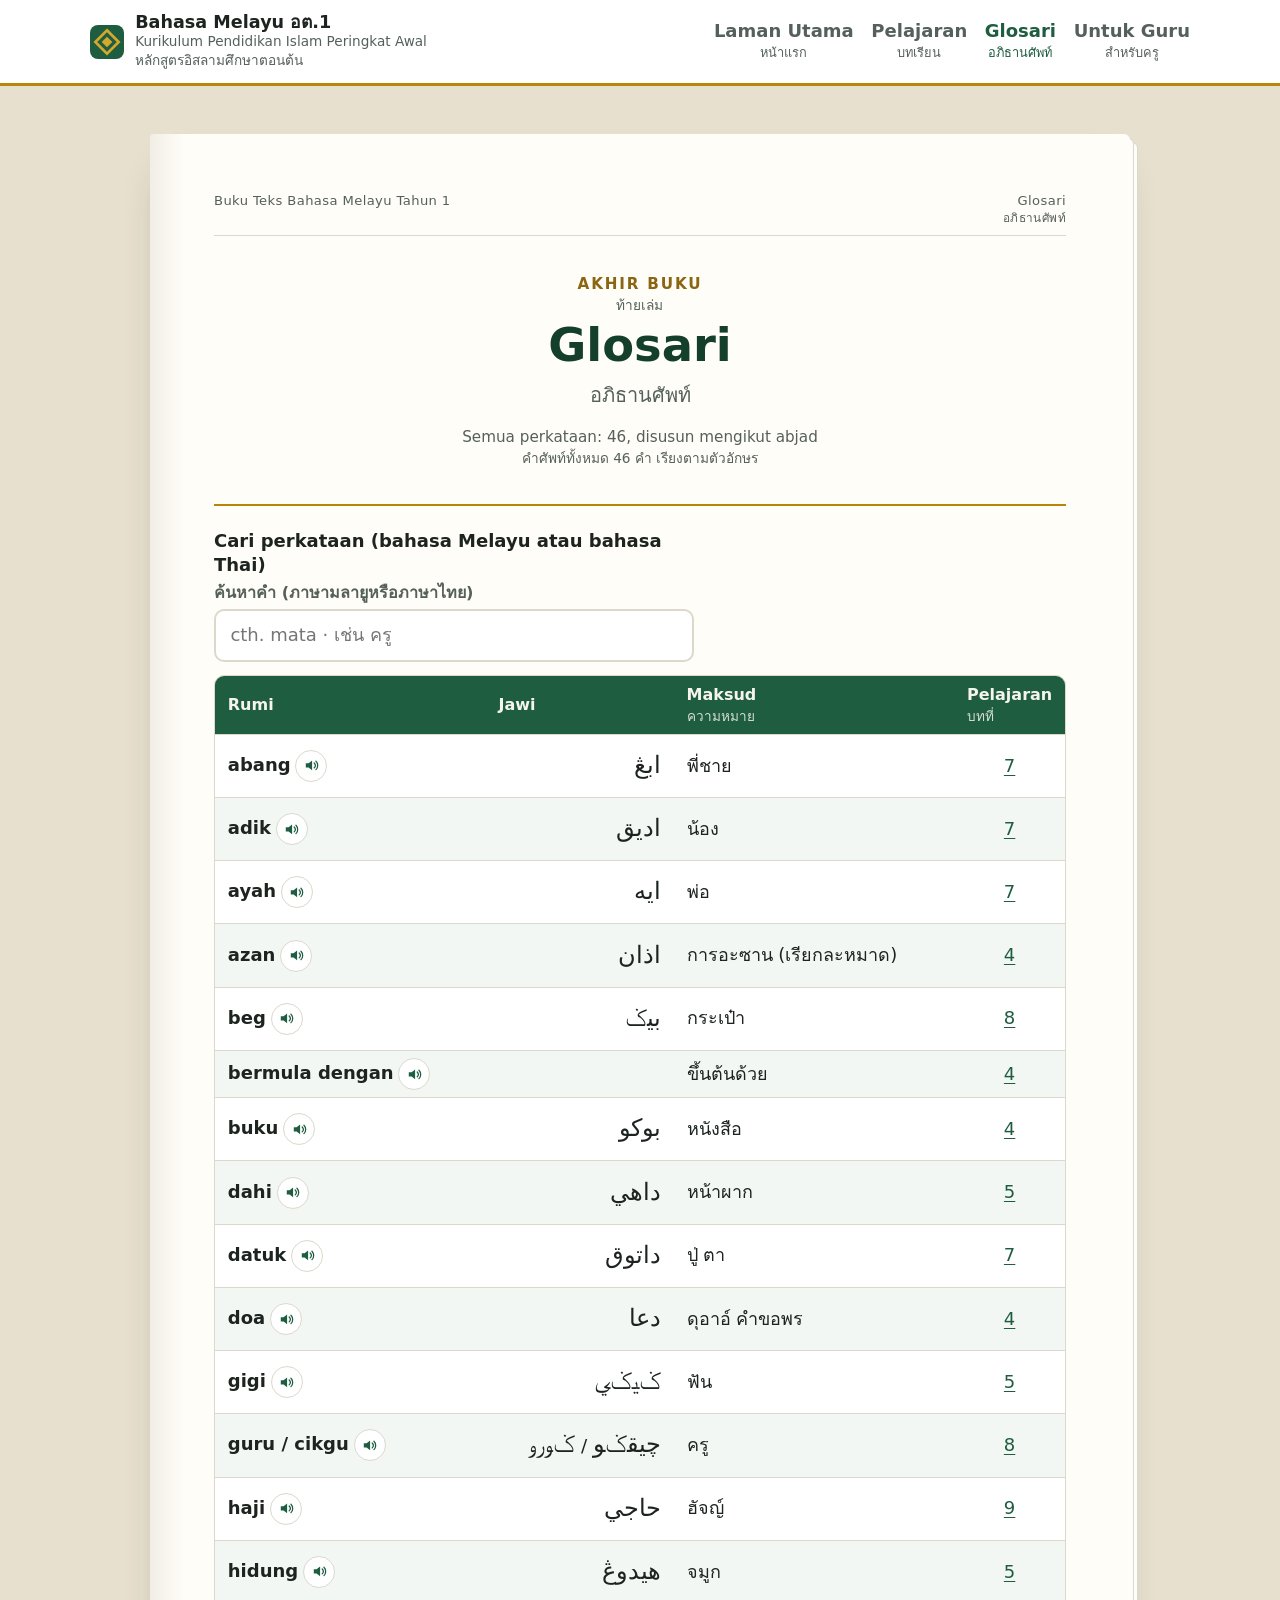
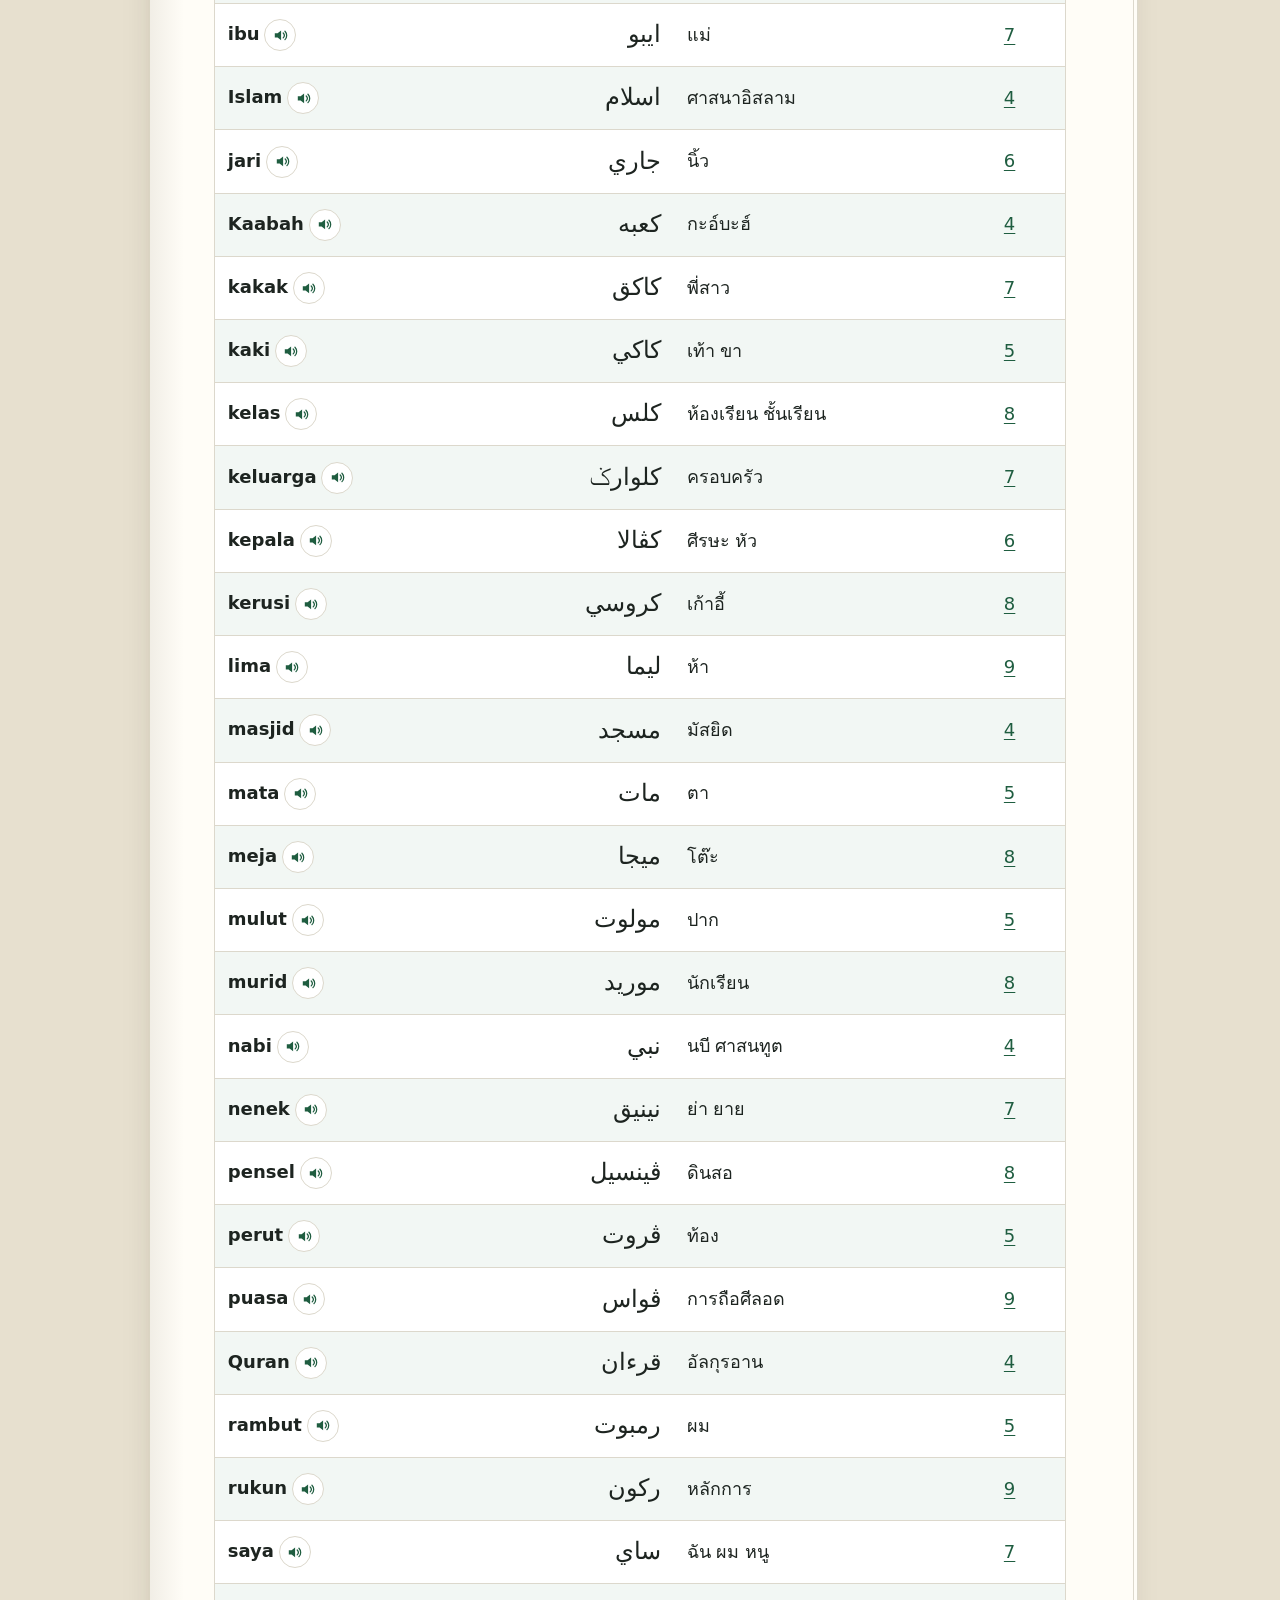
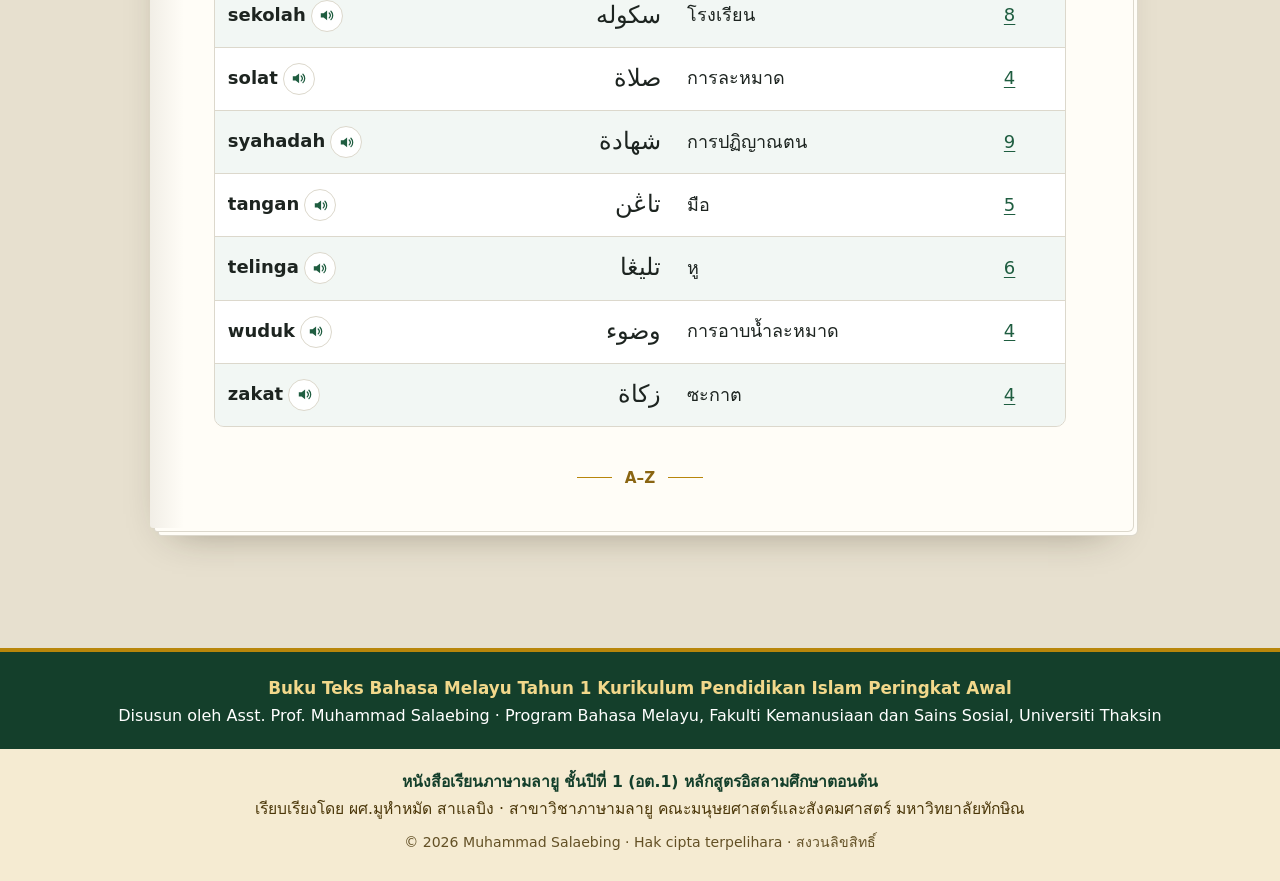
==== commit 68eb506f: "ความปลอดภัย: Content-Security-Policy, referrer policy, โหลดสคริปต์ผ่าน HTTPS, ข้อความสงวนลิขสิทธิ์ C" ====
--- a/glosari.html
+++ b/glosari.html
@@ -3,6 +3,8 @@
 <head>
 <meta charset="utf-8">
 <meta name="viewport" content="width=device-width, initial-scale=1">
+<meta http-equiv="Content-Security-Policy" content="default-src 'self'; script-src 'self' https://gc.zgo.at; style-src 'self' 'unsafe-inline' https://fonts.googleapis.com; font-src 'self' https://fonts.gstatic.com; img-src 'self' data: https://buku-bm-at1.goatcounter.com; connect-src 'self' https://buku-bm-at1.goatcounter.com; media-src 'self'; object-src 'none'; base-uri 'self'; form-action 'none'; upgrade-insecure-requests">
+<meta name="referrer" content="strict-origin-when-cross-origin">
 <title>Glosari · อภิธานศัพท์ภาษามลายู–ไทย — Buku Teks Bahasa Melayu Tahun 1 · หนังสือเรียนภาษามลายู อต.1</title>
 <meta name="description" content="Glosari bahasa Melayu–Thai: 46 perkataan dalam tulisan Rumi dan Jawi beserta sebutan. อภิธานศัพท์ภาษามลายู–ไทย 46 คำ อักษรรูมีและยาวี พร้อมเสียงอ่าน">
 <link rel="canonical" href="https://salaebing-bahasa.github.io/buku-bm-at1/glosari.html">
@@ -48,9 +50,10 @@
   <div class="foot-th">
     <p>หนังสือเรียนภาษามลายู ชั้นปีที่ 1 (อต.1) หลักสูตรอิสลามศึกษาตอนต้น</p>
     <p>เรียบเรียงโดย ผศ.มูหำหมัด สาแลบิง · สาขาวิชาภาษามลายู คณะมนุษยศาสตร์และสังคมศาสตร์ มหาวิทยาลัยทักษิณ</p>
+    <p class="copy">© 2026 Muhammad Salaebing · <span lang="ms">Hak cipta terpelihara</span> · สงวนลิขสิทธิ์</p>
   </div>
 </footer>
 <script src="assets/app.js"></script>
-<script data-goatcounter="https://buku-bm-at1.goatcounter.com/count" async src="//gc.zgo.at/count.js"></script>
+<script data-goatcounter="https://buku-bm-at1.goatcounter.com/count" async src="https://gc.zgo.at/count.js"></script>
 </body>
 </html>
--- a/assets/style.css
+++ b/assets/style.css
@@ -98,6 +98,7 @@
 .site-foot .foot-th { background: #F5EBD2; padding: 1.1rem 16px 1.6rem; }
 .site-foot .foot-th p { font: 400 .98rem/1.6 var(--f-body); color: #4A3608; }
 .site-foot .foot-th p:first-child { font-weight: 600; color: #143F2B; }
+.site-foot .foot-th p.copy { margin-top: .6rem; font-size: .88rem; opacity: .85; }
 
 /* ปุ่ม */
 .btn, .btn-ghost { display: inline-flex; align-items: center; gap: .45rem; border-radius: 999px; padding: .55rem 1.2rem; font: 600 1rem var(--f-body); text-decoration: none; cursor: pointer; border: 2px solid var(--green); }
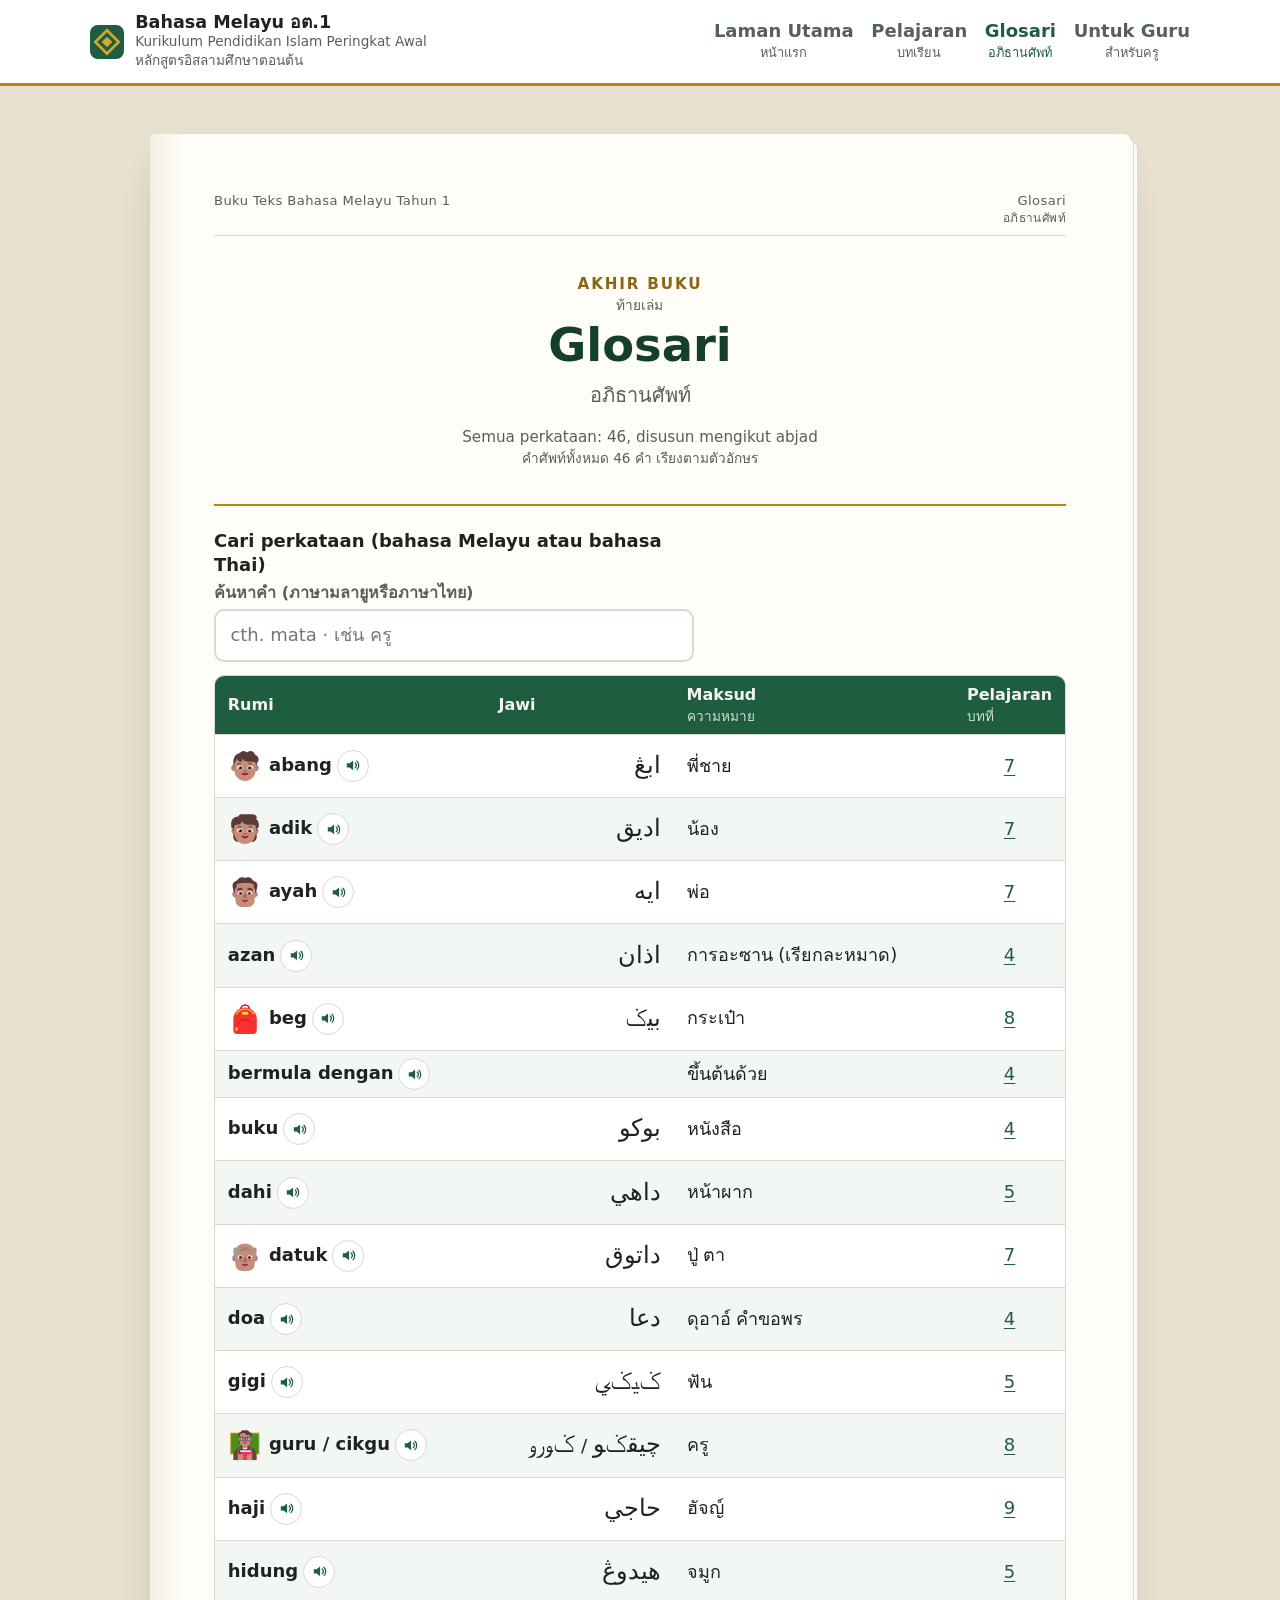
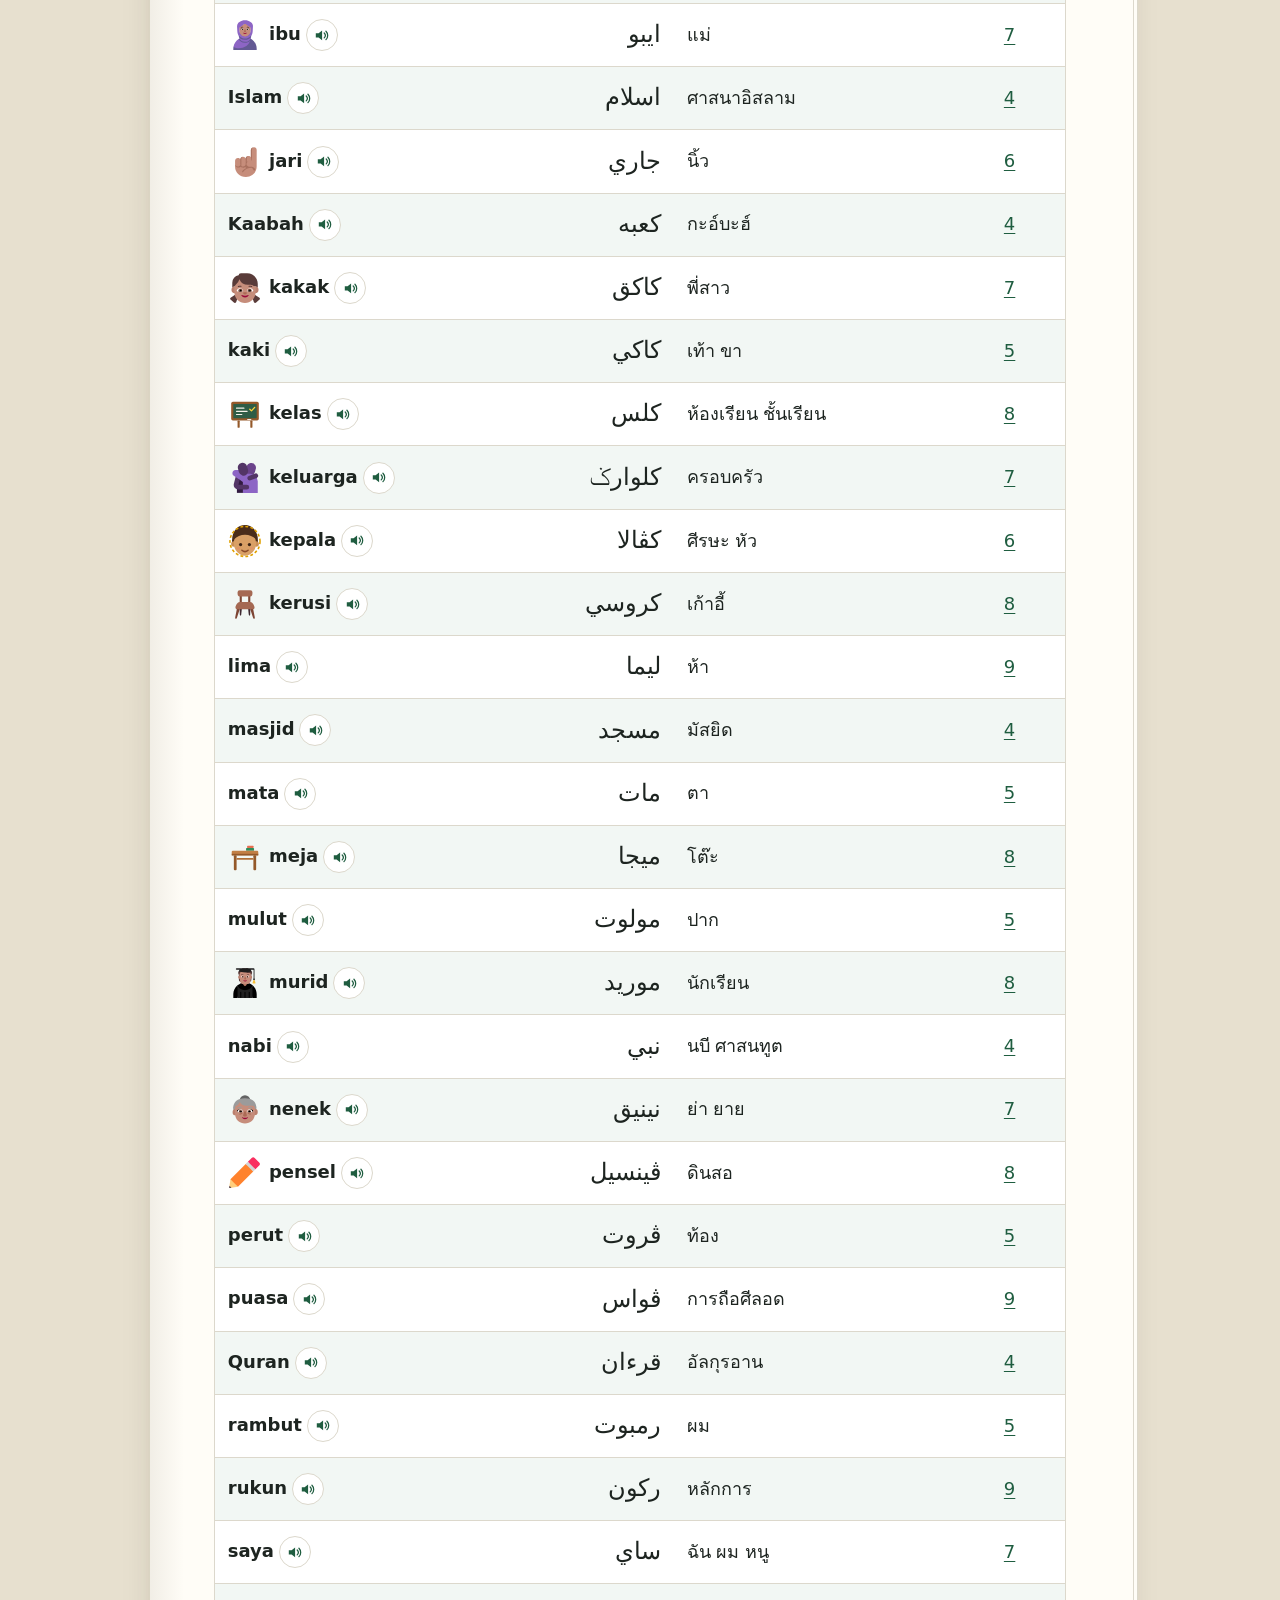
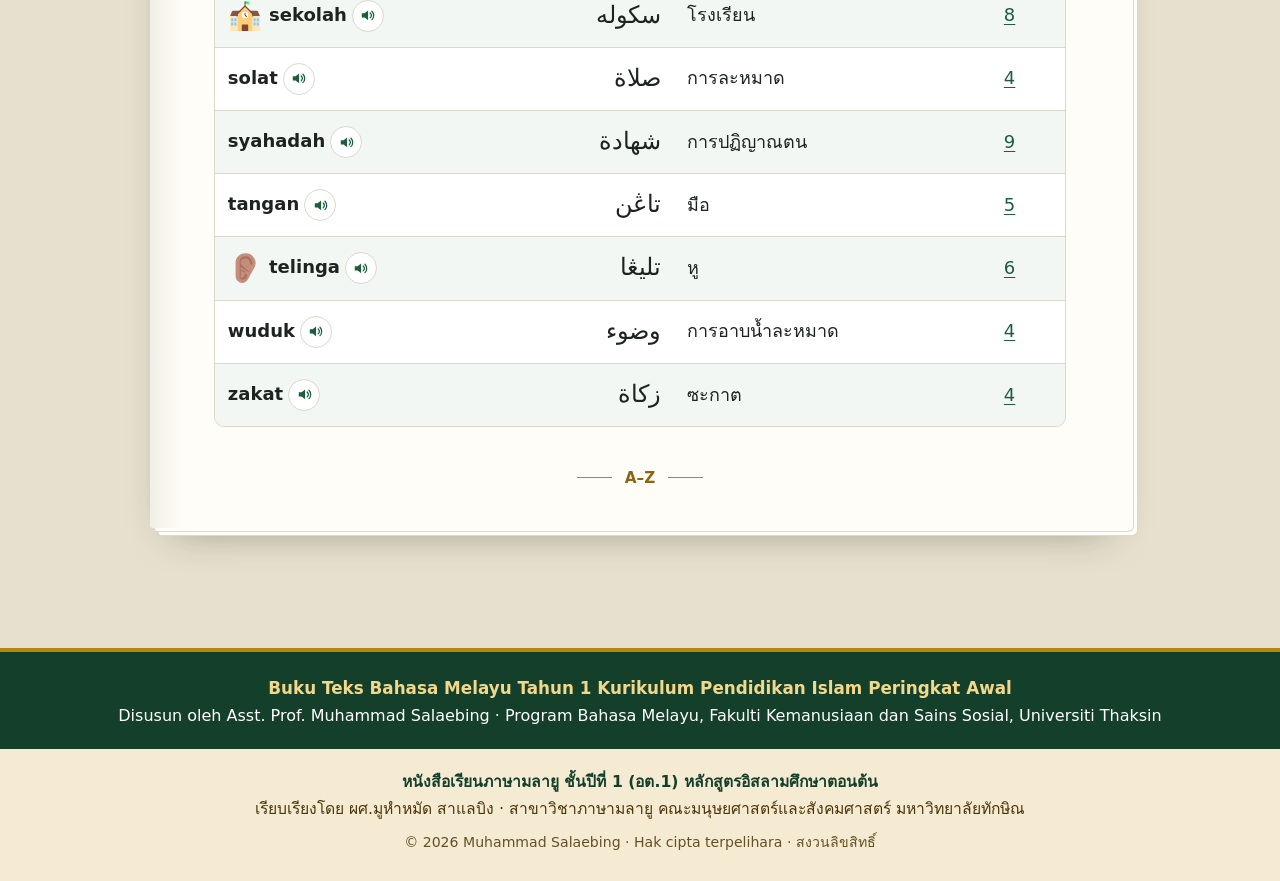
==== commit ec7b8a77: "เพิ่มภาพประกอบคำศัพท์ 29 ภาพ Co-Authored-By: Claude Opus 5.5 <noreply@anthropic.com> Claude-Session:" ====
--- a/glosari.html
+++ b/glosari.html
@@ -38,7 +38,7 @@
 <header class="unit-head opener"><p class="op-k"><span class="bi"><span lang="ms">Akhir buku</span><span class="tr">ท้ายเล่ม</span></span></p><h1>Glosari</h1><p class="th-title">อภิธานศัพท์</p><p class="hint"><span class="bi"><span lang="ms">Semua perkataan: 46, disusun mengikut abjad</span><span class="tr">คำศัพท์ทั้งหมด 46 คำ เรียงตามตัวอักษร</span></span></p></header>
 <label class="search"><span><span class="bi"><span lang="ms">Cari perkataan (bahasa Melayu atau bahasa Thai)</span><span class="tr">ค้นหาคำ (ภาษามลายูหรือภาษาไทย)</span></span></span><input type="search" id="g-q" placeholder="cth. mata · เช่น ครู" autocomplete="off"></label>
 <p class="hint" id="g-count" aria-live="polite"></p>
-<div class="tbl"><table class="vocab" id="g-table"><thead><tr><th>Rumi</th><th>Jawi</th><th><span class="bi"><span lang="ms">Maksud</span><span class="tr">ความหมาย</span></span></th><th><span class="bi"><span lang="ms">Pelajaran</span><span class="tr">บทที่</span></span></th></tr></thead><tbody><tr data-q="abang พี่ชาย"><td class="ms"><span>abang</span><button type="button" class="say" data-say="abang" aria-label="ฟังเสียง abang" title="ฟังเสียง"><svg viewBox="0 0 24 24" aria-hidden="true"><path d="M4 9h4l5-4v14l-5-4H4z" fill="currentColor"/><path d="M16 8.5a5 5 0 0 1 0 7M18.5 6a8.5 8.5 0 0 1 0 12" fill="none" stroke="currentColor" stroke-width="1.8" stroke-linecap="round"/></svg></button></td><td class="jw-cell"><span class="jw" lang="ms-Arab" dir="rtl">ابڠ</span></td><td>พี่ชาย</td><td class="n"><a href="pelajaran/07.html">7</a></td></tr><tr data-q="adik น้อง"><td class="ms"><span>adik</span><button type="button" class="say" data-say="adik" aria-label="ฟังเสียง adik" title="ฟังเสียง"><svg viewBox="0 0 24 24" aria-hidden="true"><path d="M4 9h4l5-4v14l-5-4H4z" fill="currentColor"/><path d="M16 8.5a5 5 0 0 1 0 7M18.5 6a8.5 8.5 0 0 1 0 12" fill="none" stroke="currentColor" stroke-width="1.8" stroke-linecap="round"/></svg></button></td><td class="jw-cell"><span class="jw" lang="ms-Arab" dir="rtl">اديق</span></td><td>น้อง</td><td class="n"><a href="pelajaran/07.html">7</a></td></tr><tr data-q="ayah พ่อ"><td class="ms"><span>ayah</span><button type="button" class="say" data-say="ayah" aria-label="ฟังเสียง ayah" title="ฟังเสียง"><svg viewBox="0 0 24 24" aria-hidden="true"><path d="M4 9h4l5-4v14l-5-4H4z" fill="currentColor"/><path d="M16 8.5a5 5 0 0 1 0 7M18.5 6a8.5 8.5 0 0 1 0 12" fill="none" stroke="currentColor" stroke-width="1.8" stroke-linecap="round"/></svg></button></td><td class="jw-cell"><span class="jw" lang="ms-Arab" dir="rtl">ايه</span></td><td>พ่อ</td><td class="n"><a href="pelajaran/07.html">7</a></td></tr><tr data-q="azan การอะซาน (เรียกละหมาด)"><td class="ms"><span>azan</span><button type="button" class="say" data-say="azan" aria-label="ฟังเสียง azan" title="ฟังเสียง"><svg viewBox="0 0 24 24" aria-hidden="true"><path d="M4 9h4l5-4v14l-5-4H4z" fill="currentColor"/><path d="M16 8.5a5 5 0 0 1 0 7M18.5 6a8.5 8.5 0 0 1 0 12" fill="none" stroke="currentColor" stroke-width="1.8" stroke-linecap="round"/></svg></button></td><td class="jw-cell"><span class="jw" lang="ms-Arab" dir="rtl">اذان</span></td><td>การอะซาน (เรียกละหมาด)</td><td class="n"><a href="pelajaran/04.html">4</a></td></tr><tr data-q="beg กระเป๋า"><td class="ms"><span>beg</span><button type="button" class="say" data-say="beg" aria-label="ฟังเสียง beg" title="ฟังเสียง"><svg viewBox="0 0 24 24" aria-hidden="true"><path d="M4 9h4l5-4v14l-5-4H4z" fill="currentColor"/><path d="M16 8.5a5 5 0 0 1 0 7M18.5 6a8.5 8.5 0 0 1 0 12" fill="none" stroke="currentColor" stroke-width="1.8" stroke-linecap="round"/></svg></button></td><td class="jw-cell"><span class="jw" lang="ms-Arab" dir="rtl">بيݢ</span></td><td>กระเป๋า</td><td class="n"><a href="pelajaran/08.html">8</a></td></tr><tr data-q="bermula dengan ขึ้นต้นด้วย"><td class="ms"><span>bermula dengan</span><button type="button" class="say" data-say="bermula dengan" aria-label="ฟังเสียง bermula dengan" title="ฟังเสียง"><svg viewBox="0 0 24 24" aria-hidden="true"><path d="M4 9h4l5-4v14l-5-4H4z" fill="currentColor"/><path d="M16 8.5a5 5 0 0 1 0 7M18.5 6a8.5 8.5 0 0 1 0 12" fill="none" stroke="currentColor" stroke-width="1.8" stroke-linecap="round"/></svg></button></td><td class="jw-cell"></td><td>ขึ้นต้นด้วย</td><td class="n"><a href="pelajaran/04.html">4</a></td></tr><tr data-q="buku หนังสือ"><td class="ms"><span>buku</span><button type="button" class="say" data-say="buku" aria-label="ฟังเสียง buku" title="ฟังเสียง"><svg viewBox="0 0 24 24" aria-hidden="true"><path d="M4 9h4l5-4v14l-5-4H4z" fill="currentColor"/><path d="M16 8.5a5 5 0 0 1 0 7M18.5 6a8.5 8.5 0 0 1 0 12" fill="none" stroke="currentColor" stroke-width="1.8" stroke-linecap="round"/></svg></button></td><td class="jw-cell"><span class="jw" lang="ms-Arab" dir="rtl">بوکو</span></td><td>หนังสือ</td><td class="n"><a href="pelajaran/04.html">4</a></td></tr><tr data-q="dahi หน้าผาก"><td class="ms"><span>dahi</span><button type="button" class="say" data-say="dahi" aria-label="ฟังเสียง dahi" title="ฟังเสียง"><svg viewBox="0 0 24 24" aria-hidden="true"><path d="M4 9h4l5-4v14l-5-4H4z" fill="currentColor"/><path d="M16 8.5a5 5 0 0 1 0 7M18.5 6a8.5 8.5 0 0 1 0 12" fill="none" stroke="currentColor" stroke-width="1.8" stroke-linecap="round"/></svg></button></td><td class="jw-cell"><span class="jw" lang="ms-Arab" dir="rtl">داهي</span></td><td>หน้าผาก</td><td class="n"><a href="pelajaran/05.html">5</a></td></tr><tr data-q="datuk ปู่ ตา"><td class="ms"><span>datuk</span><button type="button" class="say" data-say="datuk" aria-label="ฟังเสียง datuk" title="ฟังเสียง"><svg viewBox="0 0 24 24" aria-hidden="true"><path d="M4 9h4l5-4v14l-5-4H4z" fill="currentColor"/><path d="M16 8.5a5 5 0 0 1 0 7M18.5 6a8.5 8.5 0 0 1 0 12" fill="none" stroke="currentColor" stroke-width="1.8" stroke-linecap="round"/></svg></button></td><td class="jw-cell"><span class="jw" lang="ms-Arab" dir="rtl">داتوق</span></td><td>ปู่ ตา</td><td class="n"><a href="pelajaran/07.html">7</a></td></tr><tr data-q="doa ดุอาอ์ คำขอพร"><td class="ms"><span>doa</span><button type="button" class="say" data-say="doa" aria-label="ฟังเสียง doa" title="ฟังเสียง"><svg viewBox="0 0 24 24" aria-hidden="true"><path d="M4 9h4l5-4v14l-5-4H4z" fill="currentColor"/><path d="M16 8.5a5 5 0 0 1 0 7M18.5 6a8.5 8.5 0 0 1 0 12" fill="none" stroke="currentColor" stroke-width="1.8" stroke-linecap="round"/></svg></button></td><td class="jw-cell"><span class="jw" lang="ms-Arab" dir="rtl">دعا</span></td><td>ดุอาอ์ คำขอพร</td><td class="n"><a href="pelajaran/04.html">4</a></td></tr><tr data-q="gigi ฟัน"><td class="ms"><span>gigi</span><button type="button" class="say" data-say="gigi" aria-label="ฟังเสียง gigi" title="ฟังเสียง"><svg viewBox="0 0 24 24" aria-hidden="true"><path d="M4 9h4l5-4v14l-5-4H4z" fill="currentColor"/><path d="M16 8.5a5 5 0 0 1 0 7M18.5 6a8.5 8.5 0 0 1 0 12" fill="none" stroke="currentColor" stroke-width="1.8" stroke-linecap="round"/></svg></button></td><td class="jw-cell"><span class="jw" lang="ms-Arab" dir="rtl">ݢيݢي</span></td><td>ฟัน</td><td class="n"><a href="pelajaran/05.html">5</a></td></tr><tr data-q="guru / cikgu ครู"><td class="ms"><span>guru / cikgu</span><button type="button" class="say" data-say="guru / cikgu" aria-label="ฟังเสียง guru / cikgu" title="ฟังเสียง"><svg viewBox="0 0 24 24" aria-hidden="true"><path d="M4 9h4l5-4v14l-5-4H4z" fill="currentColor"/><path d="M16 8.5a5 5 0 0 1 0 7M18.5 6a8.5 8.5 0 0 1 0 12" fill="none" stroke="currentColor" stroke-width="1.8" stroke-linecap="round"/></svg></button></td><td class="jw-cell"><span class="jw" lang="ms-Arab" dir="rtl">ݢورو</span> / <span class="jw" lang="ms-Arab" dir="rtl">چيقݢو</span></td><td>ครู</td><td class="n"><a href="pelajaran/08.html">8</a></td></tr><tr data-q="haji ฮัจญ์"><td class="ms"><span>haji</span><button type="button" class="say" data-say="haji" aria-label="ฟังเสียง haji" title="ฟังเสียง"><svg viewBox="0 0 24 24" aria-hidden="true"><path d="M4 9h4l5-4v14l-5-4H4z" fill="currentColor"/><path d="M16 8.5a5 5 0 0 1 0 7M18.5 6a8.5 8.5 0 0 1 0 12" fill="none" stroke="currentColor" stroke-width="1.8" stroke-linecap="round"/></svg></button></td><td class="jw-cell"><span class="jw" lang="ms-Arab" dir="rtl">حاجي</span></td><td>ฮัจญ์</td><td class="n"><a href="pelajaran/09.html">9</a></td></tr><tr data-q="hidung จมูก"><td class="ms"><span>hidung</span><button type="button" class="say" data-say="hidung" aria-label="ฟังเสียง hidung" title="ฟังเสียง"><svg viewBox="0 0 24 24" aria-hidden="true"><path d="M4 9h4l5-4v14l-5-4H4z" fill="currentColor"/><path d="M16 8.5a5 5 0 0 1 0 7M18.5 6a8.5 8.5 0 0 1 0 12" fill="none" stroke="currentColor" stroke-width="1.8" stroke-linecap="round"/></svg></button></td><td class="jw-cell"><span class="jw" lang="ms-Arab" dir="rtl">هيدوڠ</span></td><td>จมูก</td><td class="n"><a href="pelajaran/05.html">5</a></td></tr><tr data-q="ibu แม่"><td class="ms"><span>ibu</span><button type="button" class="say" data-say="ibu" aria-label="ฟังเสียง ibu" title="ฟังเสียง"><svg viewBox="0 0 24 24" aria-hidden="true"><path d="M4 9h4l5-4v14l-5-4H4z" fill="currentColor"/><path d="M16 8.5a5 5 0 0 1 0 7M18.5 6a8.5 8.5 0 0 1 0 12" fill="none" stroke="currentColor" stroke-width="1.8" stroke-linecap="round"/></svg></button></td><td class="jw-cell"><span class="jw" lang="ms-Arab" dir="rtl">ايبو</span></td><td>แม่</td><td class="n"><a href="pelajaran/07.html">7</a></td></tr><tr data-q="islam ศาสนาอิสลาม"><td class="ms"><span>Islam</span><button type="button" class="say" data-say="Islam" aria-label="ฟังเสียง Islam" title="ฟังเสียง"><svg viewBox="0 0 24 24" aria-hidden="true"><path d="M4 9h4l5-4v14l-5-4H4z" fill="currentColor"/><path d="M16 8.5a5 5 0 0 1 0 7M18.5 6a8.5 8.5 0 0 1 0 12" fill="none" stroke="currentColor" stroke-width="1.8" stroke-linecap="round"/></svg></button></td><td class="jw-cell"><span class="jw" lang="ms-Arab" dir="rtl">اسلام</span></td><td>ศาสนาอิสลาม</td><td class="n"><a href="pelajaran/04.html">4</a></td></tr><tr data-q="jari นิ้ว"><td class="ms"><span>jari</span><button type="button" class="say" data-say="jari" aria-label="ฟังเสียง jari" title="ฟังเสียง"><svg viewBox="0 0 24 24" aria-hidden="true"><path d="M4 9h4l5-4v14l-5-4H4z" fill="currentColor"/><path d="M16 8.5a5 5 0 0 1 0 7M18.5 6a8.5 8.5 0 0 1 0 12" fill="none" stroke="currentColor" stroke-width="1.8" stroke-linecap="round"/></svg></button></td><td class="jw-cell"><span class="jw" lang="ms-Arab" dir="rtl">جاري</span></td><td>นิ้ว</td><td class="n"><a href="pelajaran/06.html">6</a></td></tr><tr data-q="kaabah กะอ์บะฮ์"><td class="ms"><span>Kaabah</span><button type="button" class="say" data-say="Kaabah" aria-label="ฟังเสียง Kaabah" title="ฟังเสียง"><svg viewBox="0 0 24 24" aria-hidden="true"><path d="M4 9h4l5-4v14l-5-4H4z" fill="currentColor"/><path d="M16 8.5a5 5 0 0 1 0 7M18.5 6a8.5 8.5 0 0 1 0 12" fill="none" stroke="currentColor" stroke-width="1.8" stroke-linecap="round"/></svg></button></td><td class="jw-cell"><span class="jw" lang="ms-Arab" dir="rtl">کعبه</span></td><td>กะอ์บะฮ์</td><td class="n"><a href="pelajaran/04.html">4</a></td></tr><tr data-q="kakak พี่สาว"><td class="ms"><span>kakak</span><button type="button" class="say" data-say="kakak" aria-label="ฟังเสียง kakak" title="ฟังเสียง"><svg viewBox="0 0 24 24" aria-hidden="true"><path d="M4 9h4l5-4v14l-5-4H4z" fill="currentColor"/><path d="M16 8.5a5 5 0 0 1 0 7M18.5 6a8.5 8.5 0 0 1 0 12" fill="none" stroke="currentColor" stroke-width="1.8" stroke-linecap="round"/></svg></button></td><td class="jw-cell"><span class="jw" lang="ms-Arab" dir="rtl">کاکق</span></td><td>พี่สาว</td><td class="n"><a href="pelajaran/07.html">7</a></td></tr><tr data-q="kaki เท้า ขา"><td class="ms"><span>kaki</span><button type="button" class="say" data-say="kaki" aria-label="ฟังเสียง kaki" title="ฟังเสียง"><svg viewBox="0 0 24 24" aria-hidden="true"><path d="M4 9h4l5-4v14l-5-4H4z" fill="currentColor"/><path d="M16 8.5a5 5 0 0 1 0 7M18.5 6a8.5 8.5 0 0 1 0 12" fill="none" stroke="currentColor" stroke-width="1.8" stroke-linecap="round"/></svg></button></td><td class="jw-cell"><span class="jw" lang="ms-Arab" dir="rtl">کاکي</span></td><td>เท้า ขา</td><td class="n"><a href="pelajaran/05.html">5</a></td></tr><tr data-q="kelas ห้องเรียน ชั้นเรียน"><td class="ms"><span>kelas</span><button type="button" class="say" data-say="kelas" aria-label="ฟังเสียง kelas" title="ฟังเสียง"><svg viewBox="0 0 24 24" aria-hidden="true"><path d="M4 9h4l5-4v14l-5-4H4z" fill="currentColor"/><path d="M16 8.5a5 5 0 0 1 0 7M18.5 6a8.5 8.5 0 0 1 0 12" fill="none" stroke="currentColor" stroke-width="1.8" stroke-linecap="round"/></svg></button></td><td class="jw-cell"><span class="jw" lang="ms-Arab" dir="rtl">کلس</span></td><td>ห้องเรียน ชั้นเรียน</td><td class="n"><a href="pelajaran/08.html">8</a></td></tr><tr data-q="keluarga ครอบครัว"><td class="ms"><span>keluarga</span><button type="button" class="say" data-say="keluarga" aria-label="ฟังเสียง keluarga" title="ฟังเสียง"><svg viewBox="0 0 24 24" aria-hidden="true"><path d="M4 9h4l5-4v14l-5-4H4z" fill="currentColor"/><path d="M16 8.5a5 5 0 0 1 0 7M18.5 6a8.5 8.5 0 0 1 0 12" fill="none" stroke="currentColor" stroke-width="1.8" stroke-linecap="round"/></svg></button></td><td class="jw-cell"><span class="jw" lang="ms-Arab" dir="rtl">کلوارݢ</span></td><td>ครอบครัว</td><td class="n"><a href="pelajaran/07.html">7</a></td></tr><tr data-q="kepala ศีรษะ หัว"><td class="ms"><span>kepala</span><button type="button" class="say" data-say="kepala" aria-label="ฟังเสียง kepala" title="ฟังเสียง"><svg viewBox="0 0 24 24" aria-hidden="true"><path d="M4 9h4l5-4v14l-5-4H4z" fill="currentColor"/><path d="M16 8.5a5 5 0 0 1 0 7M18.5 6a8.5 8.5 0 0 1 0 12" fill="none" stroke="currentColor" stroke-width="1.8" stroke-linecap="round"/></svg></button></td><td class="jw-cell"><span class="jw" lang="ms-Arab" dir="rtl">کڤالا</span></td><td>ศีรษะ หัว</td><td class="n"><a href="pelajaran/06.html">6</a></td></tr><tr data-q="kerusi เก้าอี้"><td class="ms"><span>kerusi</span><button type="button" class="say" data-say="kerusi" aria-label="ฟังเสียง kerusi" title="ฟังเสียง"><svg viewBox="0 0 24 24" aria-hidden="true"><path d="M4 9h4l5-4v14l-5-4H4z" fill="currentColor"/><path d="M16 8.5a5 5 0 0 1 0 7M18.5 6a8.5 8.5 0 0 1 0 12" fill="none" stroke="currentColor" stroke-width="1.8" stroke-linecap="round"/></svg></button></td><td class="jw-cell"><span class="jw" lang="ms-Arab" dir="rtl">کروسي</span></td><td>เก้าอี้</td><td class="n"><a href="pelajaran/08.html">8</a></td></tr><tr data-q="lima ห้า"><td class="ms"><span>lima</span><button type="button" class="say" data-say="lima" aria-label="ฟังเสียง lima" title="ฟังเสียง"><svg viewBox="0 0 24 24" aria-hidden="true"><path d="M4 9h4l5-4v14l-5-4H4z" fill="currentColor"/><path d="M16 8.5a5 5 0 0 1 0 7M18.5 6a8.5 8.5 0 0 1 0 12" fill="none" stroke="currentColor" stroke-width="1.8" stroke-linecap="round"/></svg></button></td><td class="jw-cell"><span class="jw" lang="ms-Arab" dir="rtl">ليما</span></td><td>ห้า</td><td class="n"><a href="pelajaran/09.html">9</a></td></tr><tr data-q="masjid มัสยิด"><td class="ms"><span>masjid</span><button type="button" class="say" data-say="masjid" aria-label="ฟังเสียง masjid" title="ฟังเสียง"><svg viewBox="0 0 24 24" aria-hidden="true"><path d="M4 9h4l5-4v14l-5-4H4z" fill="currentColor"/><path d="M16 8.5a5 5 0 0 1 0 7M18.5 6a8.5 8.5 0 0 1 0 12" fill="none" stroke="currentColor" stroke-width="1.8" stroke-linecap="round"/></svg></button></td><td class="jw-cell"><span class="jw" lang="ms-Arab" dir="rtl">مسجد</span></td><td>มัสยิด</td><td class="n"><a href="pelajaran/04.html">4</a></td></tr><tr data-q="mata ตา"><td class="ms"><span>mata</span><button type="button" class="say" data-say="mata" aria-label="ฟังเสียง mata" title="ฟังเสียง"><svg viewBox="0 0 24 24" aria-hidden="true"><path d="M4 9h4l5-4v14l-5-4H4z" fill="currentColor"/><path d="M16 8.5a5 5 0 0 1 0 7M18.5 6a8.5 8.5 0 0 1 0 12" fill="none" stroke="currentColor" stroke-width="1.8" stroke-linecap="round"/></svg></button></td><td class="jw-cell"><span class="jw" lang="ms-Arab" dir="rtl">مات</span></td><td>ตา</td><td class="n"><a href="pelajaran/05.html">5</a></td></tr><tr data-q="meja โต๊ะ"><td class="ms"><span>meja</span><button type="button" class="say" data-say="meja" aria-label="ฟังเสียง meja" title="ฟังเสียง"><svg viewBox="0 0 24 24" aria-hidden="true"><path d="M4 9h4l5-4v14l-5-4H4z" fill="currentColor"/><path d="M16 8.5a5 5 0 0 1 0 7M18.5 6a8.5 8.5 0 0 1 0 12" fill="none" stroke="currentColor" stroke-width="1.8" stroke-linecap="round"/></svg></button></td><td class="jw-cell"><span class="jw" lang="ms-Arab" dir="rtl">ميجا</span></td><td>โต๊ะ</td><td class="n"><a href="pelajaran/08.html">8</a></td></tr><tr data-q="mulut ปาก"><td class="ms"><span>mulut</span><button type="button" class="say" data-say="mulut" aria-label="ฟังเสียง mulut" title="ฟังเสียง"><svg viewBox="0 0 24 24" aria-hidden="true"><path d="M4 9h4l5-4v14l-5-4H4z" fill="currentColor"/><path d="M16 8.5a5 5 0 0 1 0 7M18.5 6a8.5 8.5 0 0 1 0 12" fill="none" stroke="currentColor" stroke-width="1.8" stroke-linecap="round"/></svg></button></td><td class="jw-cell"><span class="jw" lang="ms-Arab" dir="rtl">مولوت</span></td><td>ปาก</td><td class="n"><a href="pelajaran/05.html">5</a></td></tr><tr data-q="murid นักเรียน"><td class="ms"><span>murid</span><button type="button" class="say" data-say="murid" aria-label="ฟังเสียง murid" title="ฟังเสียง"><svg viewBox="0 0 24 24" aria-hidden="true"><path d="M4 9h4l5-4v14l-5-4H4z" fill="currentColor"/><path d="M16 8.5a5 5 0 0 1 0 7M18.5 6a8.5 8.5 0 0 1 0 12" fill="none" stroke="currentColor" stroke-width="1.8" stroke-linecap="round"/></svg></button></td><td class="jw-cell"><span class="jw" lang="ms-Arab" dir="rtl">موريد</span></td><td>นักเรียน</td><td class="n"><a href="pelajaran/08.html">8</a></td></tr><tr data-q="nabi นบี ศาสนทูต"><td class="ms"><span>nabi</span><button type="button" class="say" data-say="nabi" aria-label="ฟังเสียง nabi" title="ฟังเสียง"><svg viewBox="0 0 24 24" aria-hidden="true"><path d="M4 9h4l5-4v14l-5-4H4z" fill="currentColor"/><path d="M16 8.5a5 5 0 0 1 0 7M18.5 6a8.5 8.5 0 0 1 0 12" fill="none" stroke="currentColor" stroke-width="1.8" stroke-linecap="round"/></svg></button></td><td class="jw-cell"><span class="jw" lang="ms-Arab" dir="rtl">نبي</span></td><td>นบี ศาสนทูต</td><td class="n"><a href="pelajaran/04.html">4</a></td></tr><tr data-q="nenek ย่า ยาย"><td class="ms"><span>nenek</span><button type="button" class="say" data-say="nenek" aria-label="ฟังเสียง nenek" title="ฟังเสียง"><svg viewBox="0 0 24 24" aria-hidden="true"><path d="M4 9h4l5-4v14l-5-4H4z" fill="currentColor"/><path d="M16 8.5a5 5 0 0 1 0 7M18.5 6a8.5 8.5 0 0 1 0 12" fill="none" stroke="currentColor" stroke-width="1.8" stroke-linecap="round"/></svg></button></td><td class="jw-cell"><span class="jw" lang="ms-Arab" dir="rtl">نينيق</span></td><td>ย่า ยาย</td><td class="n"><a href="pelajaran/07.html">7</a></td></tr><tr data-q="pensel ดินสอ"><td class="ms"><span>pensel</span><button type="button" class="say" data-say="pensel" aria-label="ฟังเสียง pensel" title="ฟังเสียง"><svg viewBox="0 0 24 24" aria-hidden="true"><path d="M4 9h4l5-4v14l-5-4H4z" fill="currentColor"/><path d="M16 8.5a5 5 0 0 1 0 7M18.5 6a8.5 8.5 0 0 1 0 12" fill="none" stroke="currentColor" stroke-width="1.8" stroke-linecap="round"/></svg></button></td><td class="jw-cell"><span class="jw" lang="ms-Arab" dir="rtl">ڤينسيل</span></td><td>ดินสอ</td><td class="n"><a href="pelajaran/08.html">8</a></td></tr><tr data-q="perut ท้อง"><td class="ms"><span>perut</span><button type="button" class="say" data-say="perut" aria-label="ฟังเสียง perut" title="ฟังเสียง"><svg viewBox="0 0 24 24" aria-hidden="true"><path d="M4 9h4l5-4v14l-5-4H4z" fill="currentColor"/><path d="M16 8.5a5 5 0 0 1 0 7M18.5 6a8.5 8.5 0 0 1 0 12" fill="none" stroke="currentColor" stroke-width="1.8" stroke-linecap="round"/></svg></button></td><td class="jw-cell"><span class="jw" lang="ms-Arab" dir="rtl">ڤروت</span></td><td>ท้อง</td><td class="n"><a href="pelajaran/05.html">5</a></td></tr><tr data-q="puasa การถือศีลอด"><td class="ms"><span>puasa</span><button type="button" class="say" data-say="puasa" aria-label="ฟังเสียง puasa" title="ฟังเสียง"><svg viewBox="0 0 24 24" aria-hidden="true"><path d="M4 9h4l5-4v14l-5-4H4z" fill="currentColor"/><path d="M16 8.5a5 5 0 0 1 0 7M18.5 6a8.5 8.5 0 0 1 0 12" fill="none" stroke="currentColor" stroke-width="1.8" stroke-linecap="round"/></svg></button></td><td class="jw-cell"><span class="jw" lang="ms-Arab" dir="rtl">ڤواس</span></td><td>การถือศีลอด</td><td class="n"><a href="pelajaran/09.html">9</a></td></tr><tr data-q="quran อัลกุรอาน"><td class="ms"><span>Quran</span><button type="button" class="say" data-say="Quran" aria-label="ฟังเสียง Quran" title="ฟังเสียง"><svg viewBox="0 0 24 24" aria-hidden="true"><path d="M4 9h4l5-4v14l-5-4H4z" fill="currentColor"/><path d="M16 8.5a5 5 0 0 1 0 7M18.5 6a8.5 8.5 0 0 1 0 12" fill="none" stroke="currentColor" stroke-width="1.8" stroke-linecap="round"/></svg></button></td><td class="jw-cell"><span class="jw" lang="ms-Arab" dir="rtl">قرءان</span></td><td>อัลกุรอาน</td><td class="n"><a href="pelajaran/04.html">4</a></td></tr><tr data-q="rambut ผม"><td class="ms"><span>rambut</span><button type="button" class="say" data-say="rambut" aria-label="ฟังเสียง rambut" title="ฟังเสียง"><svg viewBox="0 0 24 24" aria-hidden="true"><path d="M4 9h4l5-4v14l-5-4H4z" fill="currentColor"/><path d="M16 8.5a5 5 0 0 1 0 7M18.5 6a8.5 8.5 0 0 1 0 12" fill="none" stroke="currentColor" stroke-width="1.8" stroke-linecap="round"/></svg></button></td><td class="jw-cell"><span class="jw" lang="ms-Arab" dir="rtl">رمبوت</span></td><td>ผม</td><td class="n"><a href="pelajaran/05.html">5</a></td></tr><tr data-q="rukun หลักการ"><td class="ms"><span>rukun</span><button type="button" class="say" data-say="rukun" aria-label="ฟังเสียง rukun" title="ฟังเสียง"><svg viewBox="0 0 24 24" aria-hidden="true"><path d="M4 9h4l5-4v14l-5-4H4z" fill="currentColor"/><path d="M16 8.5a5 5 0 0 1 0 7M18.5 6a8.5 8.5 0 0 1 0 12" fill="none" stroke="currentColor" stroke-width="1.8" stroke-linecap="round"/></svg></button></td><td class="jw-cell"><span class="jw" lang="ms-Arab" dir="rtl">رکون</span></td><td>หลักการ</td><td class="n"><a href="pelajaran/09.html">9</a></td></tr><tr data-q="saya ฉัน ผม หนู"><td class="ms"><span>saya</span><button type="button" class="say" data-say="saya" aria-label="ฟังเสียง saya" title="ฟังเสียง"><svg viewBox="0 0 24 24" aria-hidden="true"><path d="M4 9h4l5-4v14l-5-4H4z" fill="currentColor"/><path d="M16 8.5a5 5 0 0 1 0 7M18.5 6a8.5 8.5 0 0 1 0 12" fill="none" stroke="currentColor" stroke-width="1.8" stroke-linecap="round"/></svg></button></td><td class="jw-cell"><span class="jw" lang="ms-Arab" dir="rtl">ساي</span></td><td>ฉัน ผม หนู</td><td class="n"><a href="pelajaran/07.html">7</a></td></tr><tr data-q="sekolah โรงเรียน"><td class="ms"><span>sekolah</span><button type="button" class="say" data-say="sekolah" aria-label="ฟังเสียง sekolah" title="ฟังเสียง"><svg viewBox="0 0 24 24" aria-hidden="true"><path d="M4 9h4l5-4v14l-5-4H4z" fill="currentColor"/><path d="M16 8.5a5 5 0 0 1 0 7M18.5 6a8.5 8.5 0 0 1 0 12" fill="none" stroke="currentColor" stroke-width="1.8" stroke-linecap="round"/></svg></button></td><td class="jw-cell"><span class="jw" lang="ms-Arab" dir="rtl">سکوله</span></td><td>โรงเรียน</td><td class="n"><a href="pelajaran/08.html">8</a></td></tr><tr data-q="solat การละหมาด"><td class="ms"><span>solat</span><button type="button" class="say" data-say="solat" aria-label="ฟังเสียง solat" title="ฟังเสียง"><svg viewBox="0 0 24 24" aria-hidden="true"><path d="M4 9h4l5-4v14l-5-4H4z" fill="currentColor"/><path d="M16 8.5a5 5 0 0 1 0 7M18.5 6a8.5 8.5 0 0 1 0 12" fill="none" stroke="currentColor" stroke-width="1.8" stroke-linecap="round"/></svg></button></td><td class="jw-cell"><span class="jw" lang="ms-Arab" dir="rtl">صلاة</span></td><td>การละหมาด</td><td class="n"><a href="pelajaran/04.html">4</a></td></tr><tr data-q="syahadah การปฏิญาณตน"><td class="ms"><span>syahadah</span><button type="button" class="say" data-say="syahadah" aria-label="ฟังเสียง syahadah" title="ฟังเสียง"><svg viewBox="0 0 24 24" aria-hidden="true"><path d="M4 9h4l5-4v14l-5-4H4z" fill="currentColor"/><path d="M16 8.5a5 5 0 0 1 0 7M18.5 6a8.5 8.5 0 0 1 0 12" fill="none" stroke="currentColor" stroke-width="1.8" stroke-linecap="round"/></svg></button></td><td class="jw-cell"><span class="jw" lang="ms-Arab" dir="rtl">شهادة</span></td><td>การปฏิญาณตน</td><td class="n"><a href="pelajaran/09.html">9</a></td></tr><tr data-q="tangan มือ"><td class="ms"><span>tangan</span><button type="button" class="say" data-say="tangan" aria-label="ฟังเสียง tangan" title="ฟังเสียง"><svg viewBox="0 0 24 24" aria-hidden="true"><path d="M4 9h4l5-4v14l-5-4H4z" fill="currentColor"/><path d="M16 8.5a5 5 0 0 1 0 7M18.5 6a8.5 8.5 0 0 1 0 12" fill="none" stroke="currentColor" stroke-width="1.8" stroke-linecap="round"/></svg></button></td><td class="jw-cell"><span class="jw" lang="ms-Arab" dir="rtl">تاڠن</span></td><td>มือ</td><td class="n"><a href="pelajaran/05.html">5</a></td></tr><tr data-q="telinga หู"><td class="ms"><span>telinga</span><button type="button" class="say" data-say="telinga" aria-label="ฟังเสียง telinga" title="ฟังเสียง"><svg viewBox="0 0 24 24" aria-hidden="true"><path d="M4 9h4l5-4v14l-5-4H4z" fill="currentColor"/><path d="M16 8.5a5 5 0 0 1 0 7M18.5 6a8.5 8.5 0 0 1 0 12" fill="none" stroke="currentColor" stroke-width="1.8" stroke-linecap="round"/></svg></button></td><td class="jw-cell"><span class="jw" lang="ms-Arab" dir="rtl">تليڠا</span></td><td>หู</td><td class="n"><a href="pelajaran/06.html">6</a></td></tr><tr data-q="wuduk การอาบน้ำละหมาด"><td class="ms"><span>wuduk</span><button type="button" class="say" data-say="wuduk" aria-label="ฟังเสียง wuduk" title="ฟังเสียง"><svg viewBox="0 0 24 24" aria-hidden="true"><path d="M4 9h4l5-4v14l-5-4H4z" fill="currentColor"/><path d="M16 8.5a5 5 0 0 1 0 7M18.5 6a8.5 8.5 0 0 1 0 12" fill="none" stroke="currentColor" stroke-width="1.8" stroke-linecap="round"/></svg></button></td><td class="jw-cell"><span class="jw" lang="ms-Arab" dir="rtl">وضوء</span></td><td>การอาบน้ำละหมาด</td><td class="n"><a href="pelajaran/04.html">4</a></td></tr><tr data-q="zakat ซะกาต"><td class="ms"><span>zakat</span><button type="button" class="say" data-say="zakat" aria-label="ฟังเสียง zakat" title="ฟังเสียง"><svg viewBox="0 0 24 24" aria-hidden="true"><path d="M4 9h4l5-4v14l-5-4H4z" fill="currentColor"/><path d="M16 8.5a5 5 0 0 1 0 7M18.5 6a8.5 8.5 0 0 1 0 12" fill="none" stroke="currentColor" stroke-width="1.8" stroke-linecap="round"/></svg></button></td><td class="jw-cell"><span class="jw" lang="ms-Arab" dir="rtl">زکاة</span></td><td>ซะกาต</td><td class="n"><a href="pelajaran/04.html">4</a></td></tr></tbody></table></div>
+<div class="tbl"><table class="vocab" id="g-table"><thead><tr><th>Rumi</th><th>Jawi</th><th><span class="bi"><span lang="ms">Maksud</span><span class="tr">ความหมาย</span></span></th><th><span class="bi"><span lang="ms">Pelajaran</span><span class="tr">บทที่</span></span></th></tr></thead><tbody><tr data-q="abang พี่ชาย"><td class="ms"><img class="pic" src="assets/gambar/abang.svg" alt="" width="34" height="34" loading="lazy" decoding="async"><span>abang</span><button type="button" class="say" data-say="abang" aria-label="ฟังเสียง abang" title="ฟังเสียง"><svg viewBox="0 0 24 24" aria-hidden="true"><path d="M4 9h4l5-4v14l-5-4H4z" fill="currentColor"/><path d="M16 8.5a5 5 0 0 1 0 7M18.5 6a8.5 8.5 0 0 1 0 12" fill="none" stroke="currentColor" stroke-width="1.8" stroke-linecap="round"/></svg></button></td><td class="jw-cell"><span class="jw" lang="ms-Arab" dir="rtl">ابڠ</span></td><td>พี่ชาย</td><td class="n"><a href="pelajaran/07.html">7</a></td></tr><tr data-q="adik น้อง"><td class="ms"><img class="pic" src="assets/gambar/adik.svg" alt="" width="34" height="34" loading="lazy" decoding="async"><span>adik</span><button type="button" class="say" data-say="adik" aria-label="ฟังเสียง adik" title="ฟังเสียง"><svg viewBox="0 0 24 24" aria-hidden="true"><path d="M4 9h4l5-4v14l-5-4H4z" fill="currentColor"/><path d="M16 8.5a5 5 0 0 1 0 7M18.5 6a8.5 8.5 0 0 1 0 12" fill="none" stroke="currentColor" stroke-width="1.8" stroke-linecap="round"/></svg></button></td><td class="jw-cell"><span class="jw" lang="ms-Arab" dir="rtl">اديق</span></td><td>น้อง</td><td class="n"><a href="pelajaran/07.html">7</a></td></tr><tr data-q="ayah พ่อ"><td class="ms"><img class="pic" src="assets/gambar/ayah.svg" alt="" width="34" height="34" loading="lazy" decoding="async"><span>ayah</span><button type="button" class="say" data-say="ayah" aria-label="ฟังเสียง ayah" title="ฟังเสียง"><svg viewBox="0 0 24 24" aria-hidden="true"><path d="M4 9h4l5-4v14l-5-4H4z" fill="currentColor"/><path d="M16 8.5a5 5 0 0 1 0 7M18.5 6a8.5 8.5 0 0 1 0 12" fill="none" stroke="currentColor" stroke-width="1.8" stroke-linecap="round"/></svg></button></td><td class="jw-cell"><span class="jw" lang="ms-Arab" dir="rtl">ايه</span></td><td>พ่อ</td><td class="n"><a href="pelajaran/07.html">7</a></td></tr><tr data-q="azan การอะซาน (เรียกละหมาด)"><td class="ms"><span>azan</span><button type="button" class="say" data-say="azan" aria-label="ฟังเสียง azan" title="ฟังเสียง"><svg viewBox="0 0 24 24" aria-hidden="true"><path d="M4 9h4l5-4v14l-5-4H4z" fill="currentColor"/><path d="M16 8.5a5 5 0 0 1 0 7M18.5 6a8.5 8.5 0 0 1 0 12" fill="none" stroke="currentColor" stroke-width="1.8" stroke-linecap="round"/></svg></button></td><td class="jw-cell"><span class="jw" lang="ms-Arab" dir="rtl">اذان</span></td><td>การอะซาน (เรียกละหมาด)</td><td class="n"><a href="pelajaran/04.html">4</a></td></tr><tr data-q="beg กระเป๋า"><td class="ms"><img class="pic" src="assets/gambar/beg.svg" alt="" width="34" height="34" loading="lazy" decoding="async"><span>beg</span><button type="button" class="say" data-say="beg" aria-label="ฟังเสียง beg" title="ฟังเสียง"><svg viewBox="0 0 24 24" aria-hidden="true"><path d="M4 9h4l5-4v14l-5-4H4z" fill="currentColor"/><path d="M16 8.5a5 5 0 0 1 0 7M18.5 6a8.5 8.5 0 0 1 0 12" fill="none" stroke="currentColor" stroke-width="1.8" stroke-linecap="round"/></svg></button></td><td class="jw-cell"><span class="jw" lang="ms-Arab" dir="rtl">بيݢ</span></td><td>กระเป๋า</td><td class="n"><a href="pelajaran/08.html">8</a></td></tr><tr data-q="bermula dengan ขึ้นต้นด้วย"><td class="ms"><span>bermula dengan</span><button type="button" class="say" data-say="bermula dengan" aria-label="ฟังเสียง bermula dengan" title="ฟังเสียง"><svg viewBox="0 0 24 24" aria-hidden="true"><path d="M4 9h4l5-4v14l-5-4H4z" fill="currentColor"/><path d="M16 8.5a5 5 0 0 1 0 7M18.5 6a8.5 8.5 0 0 1 0 12" fill="none" stroke="currentColor" stroke-width="1.8" stroke-linecap="round"/></svg></button></td><td class="jw-cell"></td><td>ขึ้นต้นด้วย</td><td class="n"><a href="pelajaran/04.html">4</a></td></tr><tr data-q="buku หนังสือ"><td class="ms"><span>buku</span><button type="button" class="say" data-say="buku" aria-label="ฟังเสียง buku" title="ฟังเสียง"><svg viewBox="0 0 24 24" aria-hidden="true"><path d="M4 9h4l5-4v14l-5-4H4z" fill="currentColor"/><path d="M16 8.5a5 5 0 0 1 0 7M18.5 6a8.5 8.5 0 0 1 0 12" fill="none" stroke="currentColor" stroke-width="1.8" stroke-linecap="round"/></svg></button></td><td class="jw-cell"><span class="jw" lang="ms-Arab" dir="rtl">بوکو</span></td><td>หนังสือ</td><td class="n"><a href="pelajaran/04.html">4</a></td></tr><tr data-q="dahi หน้าผาก"><td class="ms"><span>dahi</span><button type="button" class="say" data-say="dahi" aria-label="ฟังเสียง dahi" title="ฟังเสียง"><svg viewBox="0 0 24 24" aria-hidden="true"><path d="M4 9h4l5-4v14l-5-4H4z" fill="currentColor"/><path d="M16 8.5a5 5 0 0 1 0 7M18.5 6a8.5 8.5 0 0 1 0 12" fill="none" stroke="currentColor" stroke-width="1.8" stroke-linecap="round"/></svg></button></td><td class="jw-cell"><span class="jw" lang="ms-Arab" dir="rtl">داهي</span></td><td>หน้าผาก</td><td class="n"><a href="pelajaran/05.html">5</a></td></tr><tr data-q="datuk ปู่ ตา"><td class="ms"><img class="pic" src="assets/gambar/datuk.svg" alt="" width="34" height="34" loading="lazy" decoding="async"><span>datuk</span><button type="button" class="say" data-say="datuk" aria-label="ฟังเสียง datuk" title="ฟังเสียง"><svg viewBox="0 0 24 24" aria-hidden="true"><path d="M4 9h4l5-4v14l-5-4H4z" fill="currentColor"/><path d="M16 8.5a5 5 0 0 1 0 7M18.5 6a8.5 8.5 0 0 1 0 12" fill="none" stroke="currentColor" stroke-width="1.8" stroke-linecap="round"/></svg></button></td><td class="jw-cell"><span class="jw" lang="ms-Arab" dir="rtl">داتوق</span></td><td>ปู่ ตา</td><td class="n"><a href="pelajaran/07.html">7</a></td></tr><tr data-q="doa ดุอาอ์ คำขอพร"><td class="ms"><span>doa</span><button type="button" class="say" data-say="doa" aria-label="ฟังเสียง doa" title="ฟังเสียง"><svg viewBox="0 0 24 24" aria-hidden="true"><path d="M4 9h4l5-4v14l-5-4H4z" fill="currentColor"/><path d="M16 8.5a5 5 0 0 1 0 7M18.5 6a8.5 8.5 0 0 1 0 12" fill="none" stroke="currentColor" stroke-width="1.8" stroke-linecap="round"/></svg></button></td><td class="jw-cell"><span class="jw" lang="ms-Arab" dir="rtl">دعا</span></td><td>ดุอาอ์ คำขอพร</td><td class="n"><a href="pelajaran/04.html">4</a></td></tr><tr data-q="gigi ฟัน"><td class="ms"><span>gigi</span><button type="button" class="say" data-say="gigi" aria-label="ฟังเสียง gigi" title="ฟังเสียง"><svg viewBox="0 0 24 24" aria-hidden="true"><path d="M4 9h4l5-4v14l-5-4H4z" fill="currentColor"/><path d="M16 8.5a5 5 0 0 1 0 7M18.5 6a8.5 8.5 0 0 1 0 12" fill="none" stroke="currentColor" stroke-width="1.8" stroke-linecap="round"/></svg></button></td><td class="jw-cell"><span class="jw" lang="ms-Arab" dir="rtl">ݢيݢي</span></td><td>ฟัน</td><td class="n"><a href="pelajaran/05.html">5</a></td></tr><tr data-q="guru / cikgu ครู"><td class="ms"><img class="pic" src="assets/gambar/guru.svg" alt="" width="34" height="34" loading="lazy" decoding="async"><span>guru / cikgu</span><button type="button" class="say" data-say="guru / cikgu" aria-label="ฟังเสียง guru / cikgu" title="ฟังเสียง"><svg viewBox="0 0 24 24" aria-hidden="true"><path d="M4 9h4l5-4v14l-5-4H4z" fill="currentColor"/><path d="M16 8.5a5 5 0 0 1 0 7M18.5 6a8.5 8.5 0 0 1 0 12" fill="none" stroke="currentColor" stroke-width="1.8" stroke-linecap="round"/></svg></button></td><td class="jw-cell"><span class="jw" lang="ms-Arab" dir="rtl">ݢورو</span> / <span class="jw" lang="ms-Arab" dir="rtl">چيقݢو</span></td><td>ครู</td><td class="n"><a href="pelajaran/08.html">8</a></td></tr><tr data-q="haji ฮัจญ์"><td class="ms"><span>haji</span><button type="button" class="say" data-say="haji" aria-label="ฟังเสียง haji" title="ฟังเสียง"><svg viewBox="0 0 24 24" aria-hidden="true"><path d="M4 9h4l5-4v14l-5-4H4z" fill="currentColor"/><path d="M16 8.5a5 5 0 0 1 0 7M18.5 6a8.5 8.5 0 0 1 0 12" fill="none" stroke="currentColor" stroke-width="1.8" stroke-linecap="round"/></svg></button></td><td class="jw-cell"><span class="jw" lang="ms-Arab" dir="rtl">حاجي</span></td><td>ฮัจญ์</td><td class="n"><a href="pelajaran/09.html">9</a></td></tr><tr data-q="hidung จมูก"><td class="ms"><span>hidung</span><button type="button" class="say" data-say="hidung" aria-label="ฟังเสียง hidung" title="ฟังเสียง"><svg viewBox="0 0 24 24" aria-hidden="true"><path d="M4 9h4l5-4v14l-5-4H4z" fill="currentColor"/><path d="M16 8.5a5 5 0 0 1 0 7M18.5 6a8.5 8.5 0 0 1 0 12" fill="none" stroke="currentColor" stroke-width="1.8" stroke-linecap="round"/></svg></button></td><td class="jw-cell"><span class="jw" lang="ms-Arab" dir="rtl">هيدوڠ</span></td><td>จมูก</td><td class="n"><a href="pelajaran/05.html">5</a></td></tr><tr data-q="ibu แม่"><td class="ms"><img class="pic" src="assets/gambar/ibu.svg" alt="" width="34" height="34" loading="lazy" decoding="async"><span>ibu</span><button type="button" class="say" data-say="ibu" aria-label="ฟังเสียง ibu" title="ฟังเสียง"><svg viewBox="0 0 24 24" aria-hidden="true"><path d="M4 9h4l5-4v14l-5-4H4z" fill="currentColor"/><path d="M16 8.5a5 5 0 0 1 0 7M18.5 6a8.5 8.5 0 0 1 0 12" fill="none" stroke="currentColor" stroke-width="1.8" stroke-linecap="round"/></svg></button></td><td class="jw-cell"><span class="jw" lang="ms-Arab" dir="rtl">ايبو</span></td><td>แม่</td><td class="n"><a href="pelajaran/07.html">7</a></td></tr><tr data-q="islam ศาสนาอิสลาม"><td class="ms"><span>Islam</span><button type="button" class="say" data-say="Islam" aria-label="ฟังเสียง Islam" title="ฟังเสียง"><svg viewBox="0 0 24 24" aria-hidden="true"><path d="M4 9h4l5-4v14l-5-4H4z" fill="currentColor"/><path d="M16 8.5a5 5 0 0 1 0 7M18.5 6a8.5 8.5 0 0 1 0 12" fill="none" stroke="currentColor" stroke-width="1.8" stroke-linecap="round"/></svg></button></td><td class="jw-cell"><span class="jw" lang="ms-Arab" dir="rtl">اسلام</span></td><td>ศาสนาอิสลาม</td><td class="n"><a href="pelajaran/04.html">4</a></td></tr><tr data-q="jari นิ้ว"><td class="ms"><img class="pic" src="assets/gambar/jari.svg" alt="" width="34" height="34" loading="lazy" decoding="async"><span>jari</span><button type="button" class="say" data-say="jari" aria-label="ฟังเสียง jari" title="ฟังเสียง"><svg viewBox="0 0 24 24" aria-hidden="true"><path d="M4 9h4l5-4v14l-5-4H4z" fill="currentColor"/><path d="M16 8.5a5 5 0 0 1 0 7M18.5 6a8.5 8.5 0 0 1 0 12" fill="none" stroke="currentColor" stroke-width="1.8" stroke-linecap="round"/></svg></button></td><td class="jw-cell"><span class="jw" lang="ms-Arab" dir="rtl">جاري</span></td><td>นิ้ว</td><td class="n"><a href="pelajaran/06.html">6</a></td></tr><tr data-q="kaabah กะอ์บะฮ์"><td class="ms"><span>Kaabah</span><button type="button" class="say" data-say="Kaabah" aria-label="ฟังเสียง Kaabah" title="ฟังเสียง"><svg viewBox="0 0 24 24" aria-hidden="true"><path d="M4 9h4l5-4v14l-5-4H4z" fill="currentColor"/><path d="M16 8.5a5 5 0 0 1 0 7M18.5 6a8.5 8.5 0 0 1 0 12" fill="none" stroke="currentColor" stroke-width="1.8" stroke-linecap="round"/></svg></button></td><td class="jw-cell"><span class="jw" lang="ms-Arab" dir="rtl">کعبه</span></td><td>กะอ์บะฮ์</td><td class="n"><a href="pelajaran/04.html">4</a></td></tr><tr data-q="kakak พี่สาว"><td class="ms"><img class="pic" src="assets/gambar/kakak.svg" alt="" width="34" height="34" loading="lazy" decoding="async"><span>kakak</span><button type="button" class="say" data-say="kakak" aria-label="ฟังเสียง kakak" title="ฟังเสียง"><svg viewBox="0 0 24 24" aria-hidden="true"><path d="M4 9h4l5-4v14l-5-4H4z" fill="currentColor"/><path d="M16 8.5a5 5 0 0 1 0 7M18.5 6a8.5 8.5 0 0 1 0 12" fill="none" stroke="currentColor" stroke-width="1.8" stroke-linecap="round"/></svg></button></td><td class="jw-cell"><span class="jw" lang="ms-Arab" dir="rtl">کاکق</span></td><td>พี่สาว</td><td class="n"><a href="pelajaran/07.html">7</a></td></tr><tr data-q="kaki เท้า ขา"><td class="ms"><span>kaki</span><button type="button" class="say" data-say="kaki" aria-label="ฟังเสียง kaki" title="ฟังเสียง"><svg viewBox="0 0 24 24" aria-hidden="true"><path d="M4 9h4l5-4v14l-5-4H4z" fill="currentColor"/><path d="M16 8.5a5 5 0 0 1 0 7M18.5 6a8.5 8.5 0 0 1 0 12" fill="none" stroke="currentColor" stroke-width="1.8" stroke-linecap="round"/></svg></button></td><td class="jw-cell"><span class="jw" lang="ms-Arab" dir="rtl">کاکي</span></td><td>เท้า ขา</td><td class="n"><a href="pelajaran/05.html">5</a></td></tr><tr data-q="kelas ห้องเรียน ชั้นเรียน"><td class="ms"><img class="pic" src="assets/gambar/kelas.svg" alt="" width="34" height="34" loading="lazy" decoding="async"><span>kelas</span><button type="button" class="say" data-say="kelas" aria-label="ฟังเสียง kelas" title="ฟังเสียง"><svg viewBox="0 0 24 24" aria-hidden="true"><path d="M4 9h4l5-4v14l-5-4H4z" fill="currentColor"/><path d="M16 8.5a5 5 0 0 1 0 7M18.5 6a8.5 8.5 0 0 1 0 12" fill="none" stroke="currentColor" stroke-width="1.8" stroke-linecap="round"/></svg></button></td><td class="jw-cell"><span class="jw" lang="ms-Arab" dir="rtl">کلس</span></td><td>ห้องเรียน ชั้นเรียน</td><td class="n"><a href="pelajaran/08.html">8</a></td></tr><tr data-q="keluarga ครอบครัว"><td class="ms"><img class="pic" src="assets/gambar/keluarga.svg" alt="" width="34" height="34" loading="lazy" decoding="async"><span>keluarga</span><button type="button" class="say" data-say="keluarga" aria-label="ฟังเสียง keluarga" title="ฟังเสียง"><svg viewBox="0 0 24 24" aria-hidden="true"><path d="M4 9h4l5-4v14l-5-4H4z" fill="currentColor"/><path d="M16 8.5a5 5 0 0 1 0 7M18.5 6a8.5 8.5 0 0 1 0 12" fill="none" stroke="currentColor" stroke-width="1.8" stroke-linecap="round"/></svg></button></td><td class="jw-cell"><span class="jw" lang="ms-Arab" dir="rtl">کلوارݢ</span></td><td>ครอบครัว</td><td class="n"><a href="pelajaran/07.html">7</a></td></tr><tr data-q="kepala ศีรษะ หัว"><td class="ms"><img class="pic" src="assets/gambar/kepala.svg" alt="" width="34" height="34" loading="lazy" decoding="async"><span>kepala</span><button type="button" class="say" data-say="kepala" aria-label="ฟังเสียง kepala" title="ฟังเสียง"><svg viewBox="0 0 24 24" aria-hidden="true"><path d="M4 9h4l5-4v14l-5-4H4z" fill="currentColor"/><path d="M16 8.5a5 5 0 0 1 0 7M18.5 6a8.5 8.5 0 0 1 0 12" fill="none" stroke="currentColor" stroke-width="1.8" stroke-linecap="round"/></svg></button></td><td class="jw-cell"><span class="jw" lang="ms-Arab" dir="rtl">کڤالا</span></td><td>ศีรษะ หัว</td><td class="n"><a href="pelajaran/06.html">6</a></td></tr><tr data-q="kerusi เก้าอี้"><td class="ms"><img class="pic" src="assets/gambar/kerusi.svg" alt="" width="34" height="34" loading="lazy" decoding="async"><span>kerusi</span><button type="button" class="say" data-say="kerusi" aria-label="ฟังเสียง kerusi" title="ฟังเสียง"><svg viewBox="0 0 24 24" aria-hidden="true"><path d="M4 9h4l5-4v14l-5-4H4z" fill="currentColor"/><path d="M16 8.5a5 5 0 0 1 0 7M18.5 6a8.5 8.5 0 0 1 0 12" fill="none" stroke="currentColor" stroke-width="1.8" stroke-linecap="round"/></svg></button></td><td class="jw-cell"><span class="jw" lang="ms-Arab" dir="rtl">کروسي</span></td><td>เก้าอี้</td><td class="n"><a href="pelajaran/08.html">8</a></td></tr><tr data-q="lima ห้า"><td class="ms"><span>lima</span><button type="button" class="say" data-say="lima" aria-label="ฟังเสียง lima" title="ฟังเสียง"><svg viewBox="0 0 24 24" aria-hidden="true"><path d="M4 9h4l5-4v14l-5-4H4z" fill="currentColor"/><path d="M16 8.5a5 5 0 0 1 0 7M18.5 6a8.5 8.5 0 0 1 0 12" fill="none" stroke="currentColor" stroke-width="1.8" stroke-linecap="round"/></svg></button></td><td class="jw-cell"><span class="jw" lang="ms-Arab" dir="rtl">ليما</span></td><td>ห้า</td><td class="n"><a href="pelajaran/09.html">9</a></td></tr><tr data-q="masjid มัสยิด"><td class="ms"><span>masjid</span><button type="button" class="say" data-say="masjid" aria-label="ฟังเสียง masjid" title="ฟังเสียง"><svg viewBox="0 0 24 24" aria-hidden="true"><path d="M4 9h4l5-4v14l-5-4H4z" fill="currentColor"/><path d="M16 8.5a5 5 0 0 1 0 7M18.5 6a8.5 8.5 0 0 1 0 12" fill="none" stroke="currentColor" stroke-width="1.8" stroke-linecap="round"/></svg></button></td><td class="jw-cell"><span class="jw" lang="ms-Arab" dir="rtl">مسجد</span></td><td>มัสยิด</td><td class="n"><a href="pelajaran/04.html">4</a></td></tr><tr data-q="mata ตา"><td class="ms"><span>mata</span><button type="button" class="say" data-say="mata" aria-label="ฟังเสียง mata" title="ฟังเสียง"><svg viewBox="0 0 24 24" aria-hidden="true"><path d="M4 9h4l5-4v14l-5-4H4z" fill="currentColor"/><path d="M16 8.5a5 5 0 0 1 0 7M18.5 6a8.5 8.5 0 0 1 0 12" fill="none" stroke="currentColor" stroke-width="1.8" stroke-linecap="round"/></svg></button></td><td class="jw-cell"><span class="jw" lang="ms-Arab" dir="rtl">مات</span></td><td>ตา</td><td class="n"><a href="pelajaran/05.html">5</a></td></tr><tr data-q="meja โต๊ะ"><td class="ms"><img class="pic" src="assets/gambar/meja.svg" alt="" width="34" height="34" loading="lazy" decoding="async"><span>meja</span><button type="button" class="say" data-say="meja" aria-label="ฟังเสียง meja" title="ฟังเสียง"><svg viewBox="0 0 24 24" aria-hidden="true"><path d="M4 9h4l5-4v14l-5-4H4z" fill="currentColor"/><path d="M16 8.5a5 5 0 0 1 0 7M18.5 6a8.5 8.5 0 0 1 0 12" fill="none" stroke="currentColor" stroke-width="1.8" stroke-linecap="round"/></svg></button></td><td class="jw-cell"><span class="jw" lang="ms-Arab" dir="rtl">ميجا</span></td><td>โต๊ะ</td><td class="n"><a href="pelajaran/08.html">8</a></td></tr><tr data-q="mulut ปาก"><td class="ms"><span>mulut</span><button type="button" class="say" data-say="mulut" aria-label="ฟังเสียง mulut" title="ฟังเสียง"><svg viewBox="0 0 24 24" aria-hidden="true"><path d="M4 9h4l5-4v14l-5-4H4z" fill="currentColor"/><path d="M16 8.5a5 5 0 0 1 0 7M18.5 6a8.5 8.5 0 0 1 0 12" fill="none" stroke="currentColor" stroke-width="1.8" stroke-linecap="round"/></svg></button></td><td class="jw-cell"><span class="jw" lang="ms-Arab" dir="rtl">مولوت</span></td><td>ปาก</td><td class="n"><a href="pelajaran/05.html">5</a></td></tr><tr data-q="murid นักเรียน"><td class="ms"><img class="pic" src="assets/gambar/murid.svg" alt="" width="34" height="34" loading="lazy" decoding="async"><span>murid</span><button type="button" class="say" data-say="murid" aria-label="ฟังเสียง murid" title="ฟังเสียง"><svg viewBox="0 0 24 24" aria-hidden="true"><path d="M4 9h4l5-4v14l-5-4H4z" fill="currentColor"/><path d="M16 8.5a5 5 0 0 1 0 7M18.5 6a8.5 8.5 0 0 1 0 12" fill="none" stroke="currentColor" stroke-width="1.8" stroke-linecap="round"/></svg></button></td><td class="jw-cell"><span class="jw" lang="ms-Arab" dir="rtl">موريد</span></td><td>นักเรียน</td><td class="n"><a href="pelajaran/08.html">8</a></td></tr><tr data-q="nabi นบี ศาสนทูต"><td class="ms"><span>nabi</span><button type="button" class="say" data-say="nabi" aria-label="ฟังเสียง nabi" title="ฟังเสียง"><svg viewBox="0 0 24 24" aria-hidden="true"><path d="M4 9h4l5-4v14l-5-4H4z" fill="currentColor"/><path d="M16 8.5a5 5 0 0 1 0 7M18.5 6a8.5 8.5 0 0 1 0 12" fill="none" stroke="currentColor" stroke-width="1.8" stroke-linecap="round"/></svg></button></td><td class="jw-cell"><span class="jw" lang="ms-Arab" dir="rtl">نبي</span></td><td>นบี ศาสนทูต</td><td class="n"><a href="pelajaran/04.html">4</a></td></tr><tr data-q="nenek ย่า ยาย"><td class="ms"><img class="pic" src="assets/gambar/nenek.svg" alt="" width="34" height="34" loading="lazy" decoding="async"><span>nenek</span><button type="button" class="say" data-say="nenek" aria-label="ฟังเสียง nenek" title="ฟังเสียง"><svg viewBox="0 0 24 24" aria-hidden="true"><path d="M4 9h4l5-4v14l-5-4H4z" fill="currentColor"/><path d="M16 8.5a5 5 0 0 1 0 7M18.5 6a8.5 8.5 0 0 1 0 12" fill="none" stroke="currentColor" stroke-width="1.8" stroke-linecap="round"/></svg></button></td><td class="jw-cell"><span class="jw" lang="ms-Arab" dir="rtl">نينيق</span></td><td>ย่า ยาย</td><td class="n"><a href="pelajaran/07.html">7</a></td></tr><tr data-q="pensel ดินสอ"><td class="ms"><img class="pic" src="assets/gambar/pensel.svg" alt="" width="34" height="34" loading="lazy" decoding="async"><span>pensel</span><button type="button" class="say" data-say="pensel" aria-label="ฟังเสียง pensel" title="ฟังเสียง"><svg viewBox="0 0 24 24" aria-hidden="true"><path d="M4 9h4l5-4v14l-5-4H4z" fill="currentColor"/><path d="M16 8.5a5 5 0 0 1 0 7M18.5 6a8.5 8.5 0 0 1 0 12" fill="none" stroke="currentColor" stroke-width="1.8" stroke-linecap="round"/></svg></button></td><td class="jw-cell"><span class="jw" lang="ms-Arab" dir="rtl">ڤينسيل</span></td><td>ดินสอ</td><td class="n"><a href="pelajaran/08.html">8</a></td></tr><tr data-q="perut ท้อง"><td class="ms"><span>perut</span><button type="button" class="say" data-say="perut" aria-label="ฟังเสียง perut" title="ฟังเสียง"><svg viewBox="0 0 24 24" aria-hidden="true"><path d="M4 9h4l5-4v14l-5-4H4z" fill="currentColor"/><path d="M16 8.5a5 5 0 0 1 0 7M18.5 6a8.5 8.5 0 0 1 0 12" fill="none" stroke="currentColor" stroke-width="1.8" stroke-linecap="round"/></svg></button></td><td class="jw-cell"><span class="jw" lang="ms-Arab" dir="rtl">ڤروت</span></td><td>ท้อง</td><td class="n"><a href="pelajaran/05.html">5</a></td></tr><tr data-q="puasa การถือศีลอด"><td class="ms"><span>puasa</span><button type="button" class="say" data-say="puasa" aria-label="ฟังเสียง puasa" title="ฟังเสียง"><svg viewBox="0 0 24 24" aria-hidden="true"><path d="M4 9h4l5-4v14l-5-4H4z" fill="currentColor"/><path d="M16 8.5a5 5 0 0 1 0 7M18.5 6a8.5 8.5 0 0 1 0 12" fill="none" stroke="currentColor" stroke-width="1.8" stroke-linecap="round"/></svg></button></td><td class="jw-cell"><span class="jw" lang="ms-Arab" dir="rtl">ڤواس</span></td><td>การถือศีลอด</td><td class="n"><a href="pelajaran/09.html">9</a></td></tr><tr data-q="quran อัลกุรอาน"><td class="ms"><span>Quran</span><button type="button" class="say" data-say="Quran" aria-label="ฟังเสียง Quran" title="ฟังเสียง"><svg viewBox="0 0 24 24" aria-hidden="true"><path d="M4 9h4l5-4v14l-5-4H4z" fill="currentColor"/><path d="M16 8.5a5 5 0 0 1 0 7M18.5 6a8.5 8.5 0 0 1 0 12" fill="none" stroke="currentColor" stroke-width="1.8" stroke-linecap="round"/></svg></button></td><td class="jw-cell"><span class="jw" lang="ms-Arab" dir="rtl">قرءان</span></td><td>อัลกุรอาน</td><td class="n"><a href="pelajaran/04.html">4</a></td></tr><tr data-q="rambut ผม"><td class="ms"><span>rambut</span><button type="button" class="say" data-say="rambut" aria-label="ฟังเสียง rambut" title="ฟังเสียง"><svg viewBox="0 0 24 24" aria-hidden="true"><path d="M4 9h4l5-4v14l-5-4H4z" fill="currentColor"/><path d="M16 8.5a5 5 0 0 1 0 7M18.5 6a8.5 8.5 0 0 1 0 12" fill="none" stroke="currentColor" stroke-width="1.8" stroke-linecap="round"/></svg></button></td><td class="jw-cell"><span class="jw" lang="ms-Arab" dir="rtl">رمبوت</span></td><td>ผม</td><td class="n"><a href="pelajaran/05.html">5</a></td></tr><tr data-q="rukun หลักการ"><td class="ms"><span>rukun</span><button type="button" class="say" data-say="rukun" aria-label="ฟังเสียง rukun" title="ฟังเสียง"><svg viewBox="0 0 24 24" aria-hidden="true"><path d="M4 9h4l5-4v14l-5-4H4z" fill="currentColor"/><path d="M16 8.5a5 5 0 0 1 0 7M18.5 6a8.5 8.5 0 0 1 0 12" fill="none" stroke="currentColor" stroke-width="1.8" stroke-linecap="round"/></svg></button></td><td class="jw-cell"><span class="jw" lang="ms-Arab" dir="rtl">رکون</span></td><td>หลักการ</td><td class="n"><a href="pelajaran/09.html">9</a></td></tr><tr data-q="saya ฉัน ผม หนู"><td class="ms"><span>saya</span><button type="button" class="say" data-say="saya" aria-label="ฟังเสียง saya" title="ฟังเสียง"><svg viewBox="0 0 24 24" aria-hidden="true"><path d="M4 9h4l5-4v14l-5-4H4z" fill="currentColor"/><path d="M16 8.5a5 5 0 0 1 0 7M18.5 6a8.5 8.5 0 0 1 0 12" fill="none" stroke="currentColor" stroke-width="1.8" stroke-linecap="round"/></svg></button></td><td class="jw-cell"><span class="jw" lang="ms-Arab" dir="rtl">ساي</span></td><td>ฉัน ผม หนู</td><td class="n"><a href="pelajaran/07.html">7</a></td></tr><tr data-q="sekolah โรงเรียน"><td class="ms"><img class="pic" src="assets/gambar/sekolah.svg" alt="" width="34" height="34" loading="lazy" decoding="async"><span>sekolah</span><button type="button" class="say" data-say="sekolah" aria-label="ฟังเสียง sekolah" title="ฟังเสียง"><svg viewBox="0 0 24 24" aria-hidden="true"><path d="M4 9h4l5-4v14l-5-4H4z" fill="currentColor"/><path d="M16 8.5a5 5 0 0 1 0 7M18.5 6a8.5 8.5 0 0 1 0 12" fill="none" stroke="currentColor" stroke-width="1.8" stroke-linecap="round"/></svg></button></td><td class="jw-cell"><span class="jw" lang="ms-Arab" dir="rtl">سکوله</span></td><td>โรงเรียน</td><td class="n"><a href="pelajaran/08.html">8</a></td></tr><tr data-q="solat การละหมาด"><td class="ms"><span>solat</span><button type="button" class="say" data-say="solat" aria-label="ฟังเสียง solat" title="ฟังเสียง"><svg viewBox="0 0 24 24" aria-hidden="true"><path d="M4 9h4l5-4v14l-5-4H4z" fill="currentColor"/><path d="M16 8.5a5 5 0 0 1 0 7M18.5 6a8.5 8.5 0 0 1 0 12" fill="none" stroke="currentColor" stroke-width="1.8" stroke-linecap="round"/></svg></button></td><td class="jw-cell"><span class="jw" lang="ms-Arab" dir="rtl">صلاة</span></td><td>การละหมาด</td><td class="n"><a href="pelajaran/04.html">4</a></td></tr><tr data-q="syahadah การปฏิญาณตน"><td class="ms"><span>syahadah</span><button type="button" class="say" data-say="syahadah" aria-label="ฟังเสียง syahadah" title="ฟังเสียง"><svg viewBox="0 0 24 24" aria-hidden="true"><path d="M4 9h4l5-4v14l-5-4H4z" fill="currentColor"/><path d="M16 8.5a5 5 0 0 1 0 7M18.5 6a8.5 8.5 0 0 1 0 12" fill="none" stroke="currentColor" stroke-width="1.8" stroke-linecap="round"/></svg></button></td><td class="jw-cell"><span class="jw" lang="ms-Arab" dir="rtl">شهادة</span></td><td>การปฏิญาณตน</td><td class="n"><a href="pelajaran/09.html">9</a></td></tr><tr data-q="tangan มือ"><td class="ms"><span>tangan</span><button type="button" class="say" data-say="tangan" aria-label="ฟังเสียง tangan" title="ฟังเสียง"><svg viewBox="0 0 24 24" aria-hidden="true"><path d="M4 9h4l5-4v14l-5-4H4z" fill="currentColor"/><path d="M16 8.5a5 5 0 0 1 0 7M18.5 6a8.5 8.5 0 0 1 0 12" fill="none" stroke="currentColor" stroke-width="1.8" stroke-linecap="round"/></svg></button></td><td class="jw-cell"><span class="jw" lang="ms-Arab" dir="rtl">تاڠن</span></td><td>มือ</td><td class="n"><a href="pelajaran/05.html">5</a></td></tr><tr data-q="telinga หู"><td class="ms"><img class="pic" src="assets/gambar/telinga.svg" alt="" width="34" height="34" loading="lazy" decoding="async"><span>telinga</span><button type="button" class="say" data-say="telinga" aria-label="ฟังเสียง telinga" title="ฟังเสียง"><svg viewBox="0 0 24 24" aria-hidden="true"><path d="M4 9h4l5-4v14l-5-4H4z" fill="currentColor"/><path d="M16 8.5a5 5 0 0 1 0 7M18.5 6a8.5 8.5 0 0 1 0 12" fill="none" stroke="currentColor" stroke-width="1.8" stroke-linecap="round"/></svg></button></td><td class="jw-cell"><span class="jw" lang="ms-Arab" dir="rtl">تليڠا</span></td><td>หู</td><td class="n"><a href="pelajaran/06.html">6</a></td></tr><tr data-q="wuduk การอาบน้ำละหมาด"><td class="ms"><span>wuduk</span><button type="button" class="say" data-say="wuduk" aria-label="ฟังเสียง wuduk" title="ฟังเสียง"><svg viewBox="0 0 24 24" aria-hidden="true"><path d="M4 9h4l5-4v14l-5-4H4z" fill="currentColor"/><path d="M16 8.5a5 5 0 0 1 0 7M18.5 6a8.5 8.5 0 0 1 0 12" fill="none" stroke="currentColor" stroke-width="1.8" stroke-linecap="round"/></svg></button></td><td class="jw-cell"><span class="jw" lang="ms-Arab" dir="rtl">وضوء</span></td><td>การอาบน้ำละหมาด</td><td class="n"><a href="pelajaran/04.html">4</a></td></tr><tr data-q="zakat ซะกาต"><td class="ms"><span>zakat</span><button type="button" class="say" data-say="zakat" aria-label="ฟังเสียง zakat" title="ฟังเสียง"><svg viewBox="0 0 24 24" aria-hidden="true"><path d="M4 9h4l5-4v14l-5-4H4z" fill="currentColor"/><path d="M16 8.5a5 5 0 0 1 0 7M18.5 6a8.5 8.5 0 0 1 0 12" fill="none" stroke="currentColor" stroke-width="1.8" stroke-linecap="round"/></svg></button></td><td class="jw-cell"><span class="jw" lang="ms-Arab" dir="rtl">زکاة</span></td><td>ซะกาต</td><td class="n"><a href="pelajaran/04.html">4</a></td></tr></tbody></table></div>
 <p class="folio" aria-hidden="true"><span>A–Z</span></p>
 </article>
 </main>
--- a/assets/style.css
+++ b/assets/style.css
@@ -358,6 +358,27 @@
   .sheet { box-shadow: 3px 3px 0 -1px var(--sheet), 3px 3px 0 0 var(--line), 0 18px 30px -20px rgba(40,30,10,.45); }
 }
 
+/* ภาพประกอบคำศัพท์ */
+.vocab .pic-c { width: 4.6rem; text-align: center; }
+.vocab td.pic-c .pic { display: block; margin: 0 auto; width: 52px; height: 52px; }
+td.ms .pic { vertical-align: middle; margin-right: .45rem; }
+.face.front .pic { display: block; margin: 0 auto .25rem; width: 56px; height: 56px; }
+.f-ms { display: block; }
+.card:has(.pic) { height: 10rem; }
+@media (max-width: 520px) {
+  .vocab .pic-c { width: 2.8rem; padding-left: .3rem; padding-right: .3rem; }
+  .vocab td.pic-c .pic { width: 36px; height: 36px; }
+  .vocab th.pic-c .bi > .tr { display: none; }
+  .vocab td, .vocab th { padding-left: .45rem; padding-right: .45rem; }
+  .vocab td.n { padding-right: 0; }
+  .vocab:has(.pic-c) td.n, .vocab:has(.pic-c) th:first-child { display: none; }
+  .vocab:has(.pic-c) td.ms { white-space: normal; }
+  .vocab:has(.pic-c) td.ms > span { display: block; margin: 0 0 .2rem; }
+  .vocab th.pic-c { font-size: .78rem; }
+  .vocab th .tr { white-space: nowrap; }
+}
+.w-pic { display: block; margin: .6rem auto 0; width: 84px; height: 84px; }
+.w-pic[hidden] { display: none; }
 @media print {
   @page { size: A4; margin: 14mm 14mm 16mm; }
   :root { --paper: #fff; --surface: #fff; }
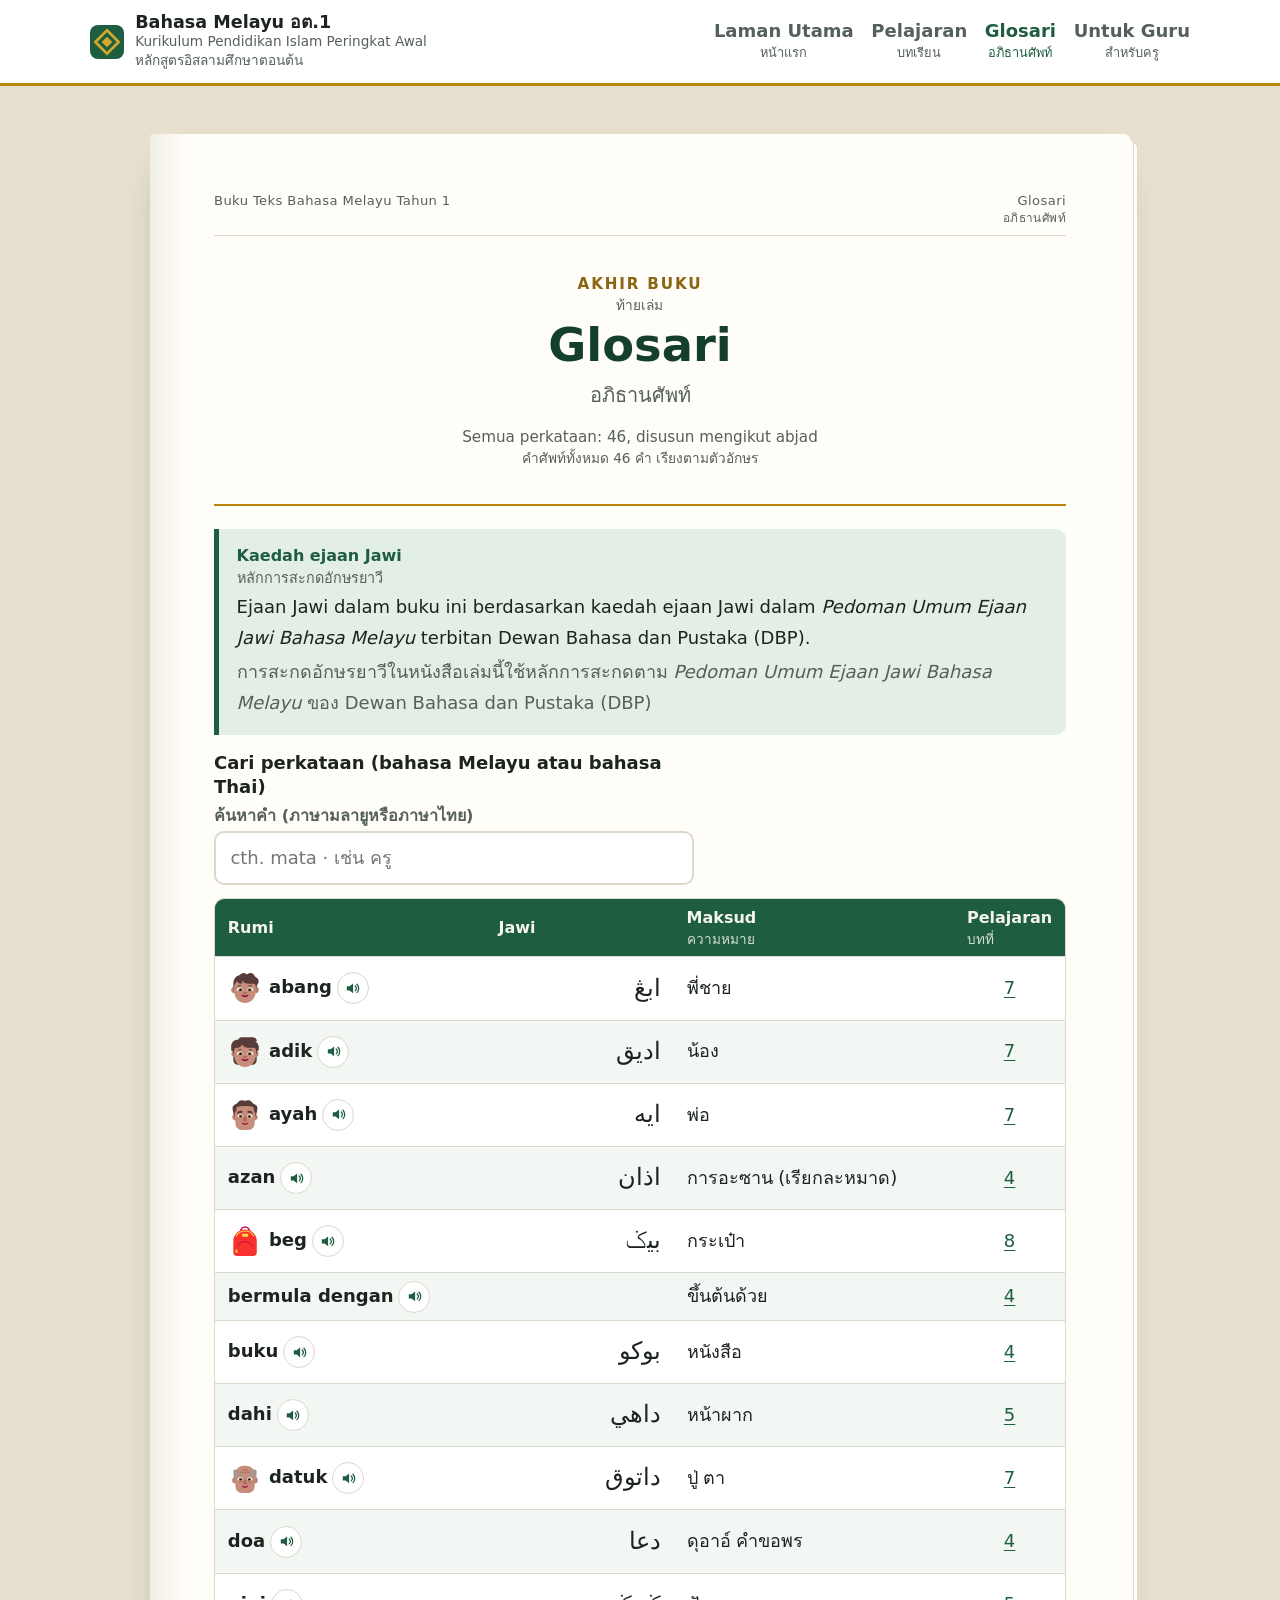
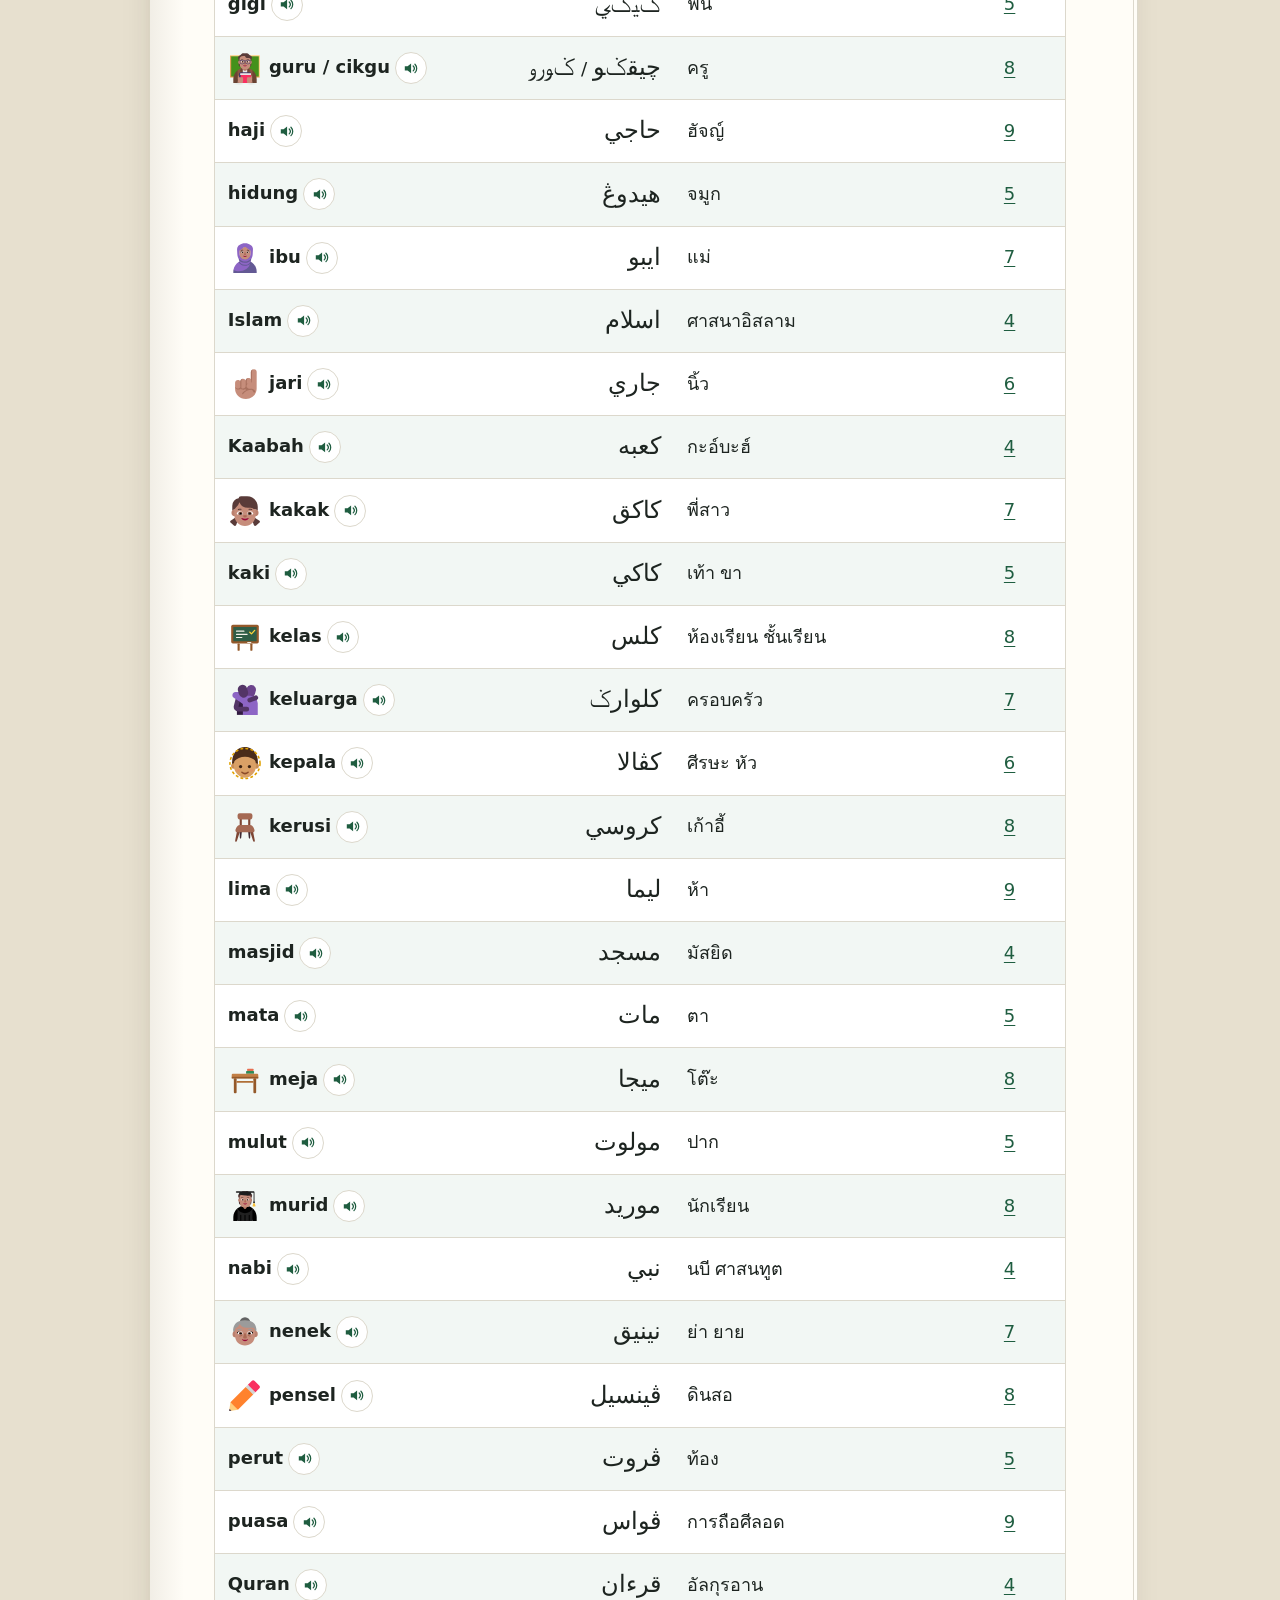
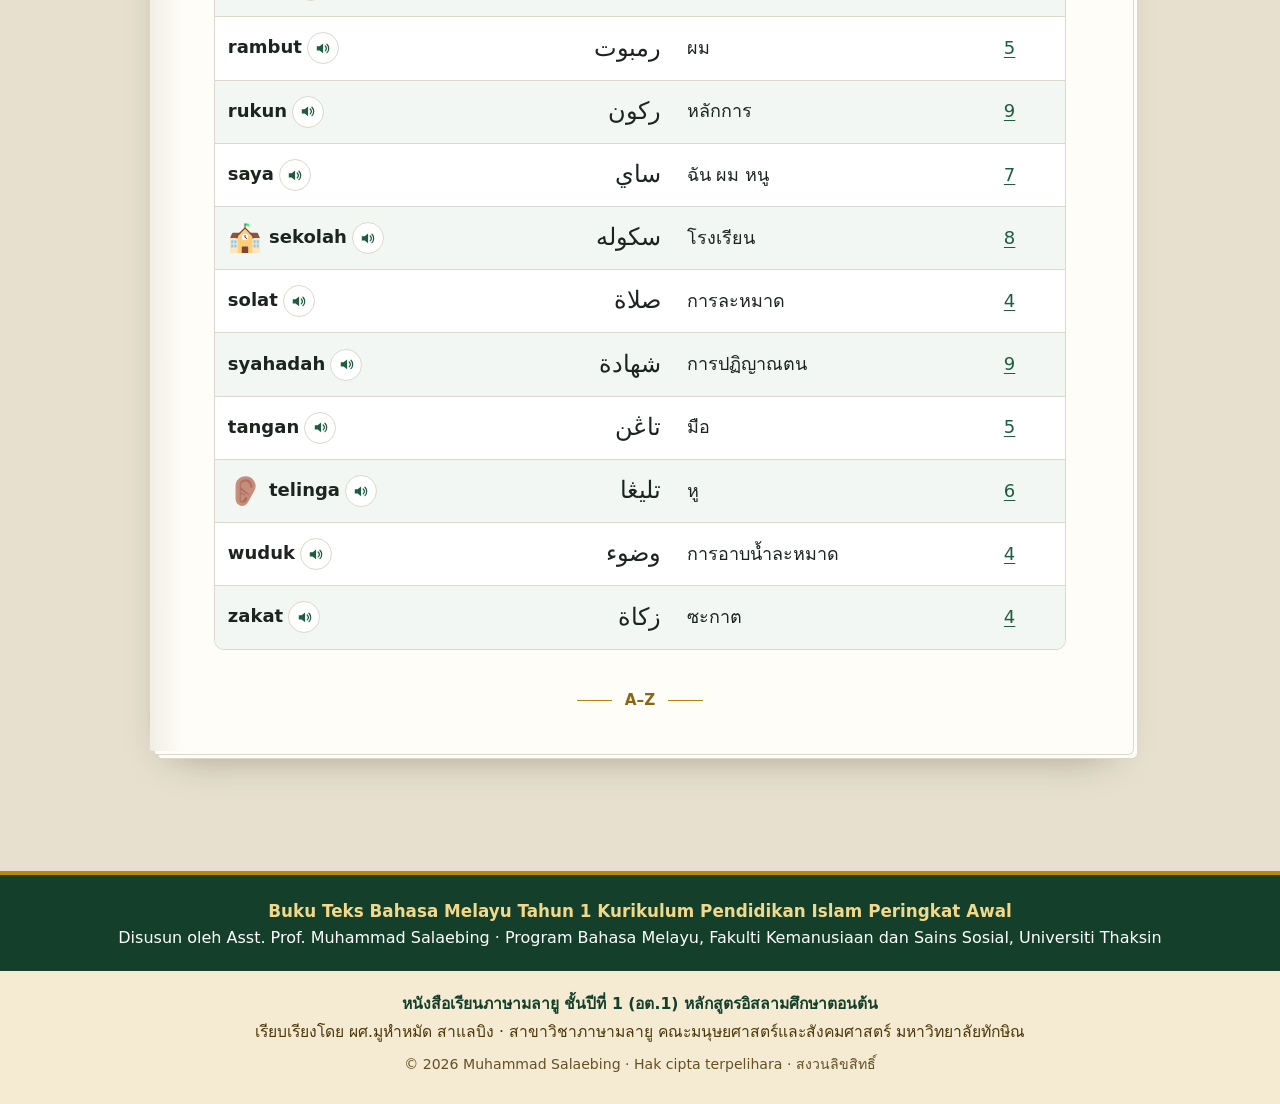
==== commit b59e4ff9: "ระบุหลักการสะกดยาวีตาม Pedoman Umum Ejaan Jawi Bahasa Melayu (DBP) Co-Authored-By: Claude Opus 5.5 <" ====
--- a/glosari.html
+++ b/glosari.html
@@ -36,6 +36,7 @@
 <article class="sheet">
 <p class="running" aria-hidden="true"><span lang="ms">Buku Teks Bahasa Melayu Tahun 1</span><span><span class="bi"><span lang="ms">Glosari</span><span class="tr">อภิธานศัพท์</span></span></span></p>
 <header class="unit-head opener"><p class="op-k"><span class="bi"><span lang="ms">Akhir buku</span><span class="tr">ท้ายเล่ม</span></span></p><h1>Glosari</h1><p class="th-title">อภิธานศัพท์</p><p class="hint"><span class="bi"><span lang="ms">Semua perkataan: 46, disusun mengikut abjad</span><span class="tr">คำศัพท์ทั้งหมด 46 คำ เรียงตามตัวอักษร</span></span></p></header>
+<aside class="box ejaan"><p class="box-t"><span class="bi"><span lang="ms">Kaedah ejaan Jawi</span><span class="tr">หลักการสะกดอักษรยาวี</span></span></p><p lang="ms">Ejaan Jawi dalam buku ini berdasarkan kaedah ejaan Jawi dalam <em>Pedoman Umum Ejaan Jawi Bahasa Melayu</em> terbitan Dewan Bahasa dan Pustaka (DBP).</p><p class="tr">การสะกดอักษรยาวีในหนังสือเล่มนี้ใช้หลักการสะกดตาม <em>Pedoman Umum Ejaan Jawi Bahasa Melayu</em> ของ Dewan Bahasa dan Pustaka (DBP)</p></aside>
 <label class="search"><span><span class="bi"><span lang="ms">Cari perkataan (bahasa Melayu atau bahasa Thai)</span><span class="tr">ค้นหาคำ (ภาษามลายูหรือภาษาไทย)</span></span></span><input type="search" id="g-q" placeholder="cth. mata · เช่น ครู" autocomplete="off"></label>
 <p class="hint" id="g-count" aria-live="polite"></p>
 <div class="tbl"><table class="vocab" id="g-table"><thead><tr><th>Rumi</th><th>Jawi</th><th><span class="bi"><span lang="ms">Maksud</span><span class="tr">ความหมาย</span></span></th><th><span class="bi"><span lang="ms">Pelajaran</span><span class="tr">บทที่</span></span></th></tr></thead><tbody><tr data-q="abang พี่ชาย"><td class="ms"><img class="pic" src="assets/gambar/abang.svg" alt="" width="34" height="34" loading="lazy" decoding="async"><span>abang</span><button type="button" class="say" data-say="abang" aria-label="ฟังเสียง abang" title="ฟังเสียง"><svg viewBox="0 0 24 24" aria-hidden="true"><path d="M4 9h4l5-4v14l-5-4H4z" fill="currentColor"/><path d="M16 8.5a5 5 0 0 1 0 7M18.5 6a8.5 8.5 0 0 1 0 12" fill="none" stroke="currentColor" stroke-width="1.8" stroke-linecap="round"/></svg></button></td><td class="jw-cell"><span class="jw" lang="ms-Arab" dir="rtl">ابڠ</span></td><td>พี่ชาย</td><td class="n"><a href="pelajaran/07.html">7</a></td></tr><tr data-q="adik น้อง"><td class="ms"><img class="pic" src="assets/gambar/adik.svg" alt="" width="34" height="34" loading="lazy" decoding="async"><span>adik</span><button type="button" class="say" data-say="adik" aria-label="ฟังเสียง adik" title="ฟังเสียง"><svg viewBox="0 0 24 24" aria-hidden="true"><path d="M4 9h4l5-4v14l-5-4H4z" fill="currentColor"/><path d="M16 8.5a5 5 0 0 1 0 7M18.5 6a8.5 8.5 0 0 1 0 12" fill="none" stroke="currentColor" stroke-width="1.8" stroke-linecap="round"/></svg></button></td><td class="jw-cell"><span class="jw" lang="ms-Arab" dir="rtl">اديق</span></td><td>น้อง</td><td class="n"><a href="pelajaran/07.html">7</a></td></tr><tr data-q="ayah พ่อ"><td class="ms"><img class="pic" src="assets/gambar/ayah.svg" alt="" width="34" height="34" loading="lazy" decoding="async"><span>ayah</span><button type="button" class="say" data-say="ayah" aria-label="ฟังเสียง ayah" title="ฟังเสียง"><svg viewBox="0 0 24 24" aria-hidden="true"><path d="M4 9h4l5-4v14l-5-4H4z" fill="currentColor"/><path d="M16 8.5a5 5 0 0 1 0 7M18.5 6a8.5 8.5 0 0 1 0 12" fill="none" stroke="currentColor" stroke-width="1.8" stroke-linecap="round"/></svg></button></td><td class="jw-cell"><span class="jw" lang="ms-Arab" dir="rtl">ايه</span></td><td>พ่อ</td><td class="n"><a href="pelajaran/07.html">7</a></td></tr><tr data-q="azan การอะซาน (เรียกละหมาด)"><td class="ms"><span>azan</span><button type="button" class="say" data-say="azan" aria-label="ฟังเสียง azan" title="ฟังเสียง"><svg viewBox="0 0 24 24" aria-hidden="true"><path d="M4 9h4l5-4v14l-5-4H4z" fill="currentColor"/><path d="M16 8.5a5 5 0 0 1 0 7M18.5 6a8.5 8.5 0 0 1 0 12" fill="none" stroke="currentColor" stroke-width="1.8" stroke-linecap="round"/></svg></button></td><td class="jw-cell"><span class="jw" lang="ms-Arab" dir="rtl">اذان</span></td><td>การอะซาน (เรียกละหมาด)</td><td class="n"><a href="pelajaran/04.html">4</a></td></tr><tr data-q="beg กระเป๋า"><td class="ms"><img class="pic" src="assets/gambar/beg.svg" alt="" width="34" height="34" loading="lazy" decoding="async"><span>beg</span><button type="button" class="say" data-say="beg" aria-label="ฟังเสียง beg" title="ฟังเสียง"><svg viewBox="0 0 24 24" aria-hidden="true"><path d="M4 9h4l5-4v14l-5-4H4z" fill="currentColor"/><path d="M16 8.5a5 5 0 0 1 0 7M18.5 6a8.5 8.5 0 0 1 0 12" fill="none" stroke="currentColor" stroke-width="1.8" stroke-linecap="round"/></svg></button></td><td class="jw-cell"><span class="jw" lang="ms-Arab" dir="rtl">بيݢ</span></td><td>กระเป๋า</td><td class="n"><a href="pelajaran/08.html">8</a></td></tr><tr data-q="bermula dengan ขึ้นต้นด้วย"><td class="ms"><span>bermula dengan</span><button type="button" class="say" data-say="bermula dengan" aria-label="ฟังเสียง bermula dengan" title="ฟังเสียง"><svg viewBox="0 0 24 24" aria-hidden="true"><path d="M4 9h4l5-4v14l-5-4H4z" fill="currentColor"/><path d="M16 8.5a5 5 0 0 1 0 7M18.5 6a8.5 8.5 0 0 1 0 12" fill="none" stroke="currentColor" stroke-width="1.8" stroke-linecap="round"/></svg></button></td><td class="jw-cell"></td><td>ขึ้นต้นด้วย</td><td class="n"><a href="pelajaran/04.html">4</a></td></tr><tr data-q="buku หนังสือ"><td class="ms"><span>buku</span><button type="button" class="say" data-say="buku" aria-label="ฟังเสียง buku" title="ฟังเสียง"><svg viewBox="0 0 24 24" aria-hidden="true"><path d="M4 9h4l5-4v14l-5-4H4z" fill="currentColor"/><path d="M16 8.5a5 5 0 0 1 0 7M18.5 6a8.5 8.5 0 0 1 0 12" fill="none" stroke="currentColor" stroke-width="1.8" stroke-linecap="round"/></svg></button></td><td class="jw-cell"><span class="jw" lang="ms-Arab" dir="rtl">بوکو</span></td><td>หนังสือ</td><td class="n"><a href="pelajaran/04.html">4</a></td></tr><tr data-q="dahi หน้าผาก"><td class="ms"><span>dahi</span><button type="button" class="say" data-say="dahi" aria-label="ฟังเสียง dahi" title="ฟังเสียง"><svg viewBox="0 0 24 24" aria-hidden="true"><path d="M4 9h4l5-4v14l-5-4H4z" fill="currentColor"/><path d="M16 8.5a5 5 0 0 1 0 7M18.5 6a8.5 8.5 0 0 1 0 12" fill="none" stroke="currentColor" stroke-width="1.8" stroke-linecap="round"/></svg></button></td><td class="jw-cell"><span class="jw" lang="ms-Arab" dir="rtl">داهي</span></td><td>หน้าผาก</td><td class="n"><a href="pelajaran/05.html">5</a></td></tr><tr data-q="datuk ปู่ ตา"><td class="ms"><img class="pic" src="assets/gambar/datuk.svg" alt="" width="34" height="34" loading="lazy" decoding="async"><span>datuk</span><button type="button" class="say" data-say="datuk" aria-label="ฟังเสียง datuk" title="ฟังเสียง"><svg viewBox="0 0 24 24" aria-hidden="true"><path d="M4 9h4l5-4v14l-5-4H4z" fill="currentColor"/><path d="M16 8.5a5 5 0 0 1 0 7M18.5 6a8.5 8.5 0 0 1 0 12" fill="none" stroke="currentColor" stroke-width="1.8" stroke-linecap="round"/></svg></button></td><td class="jw-cell"><span class="jw" lang="ms-Arab" dir="rtl">داتوق</span></td><td>ปู่ ตา</td><td class="n"><a href="pelajaran/07.html">7</a></td></tr><tr data-q="doa ดุอาอ์ คำขอพร"><td class="ms"><span>doa</span><button type="button" class="say" data-say="doa" aria-label="ฟังเสียง doa" title="ฟังเสียง"><svg viewBox="0 0 24 24" aria-hidden="true"><path d="M4 9h4l5-4v14l-5-4H4z" fill="currentColor"/><path d="M16 8.5a5 5 0 0 1 0 7M18.5 6a8.5 8.5 0 0 1 0 12" fill="none" stroke="currentColor" stroke-width="1.8" stroke-linecap="round"/></svg></button></td><td class="jw-cell"><span class="jw" lang="ms-Arab" dir="rtl">دعا</span></td><td>ดุอาอ์ คำขอพร</td><td class="n"><a href="pelajaran/04.html">4</a></td></tr><tr data-q="gigi ฟัน"><td class="ms"><span>gigi</span><button type="button" class="say" data-say="gigi" aria-label="ฟังเสียง gigi" title="ฟังเสียง"><svg viewBox="0 0 24 24" aria-hidden="true"><path d="M4 9h4l5-4v14l-5-4H4z" fill="currentColor"/><path d="M16 8.5a5 5 0 0 1 0 7M18.5 6a8.5 8.5 0 0 1 0 12" fill="none" stroke="currentColor" stroke-width="1.8" stroke-linecap="round"/></svg></button></td><td class="jw-cell"><span class="jw" lang="ms-Arab" dir="rtl">ݢيݢي</span></td><td>ฟัน</td><td class="n"><a href="pelajaran/05.html">5</a></td></tr><tr data-q="guru / cikgu ครู"><td class="ms"><img class="pic" src="assets/gambar/guru.svg" alt="" width="34" height="34" loading="lazy" decoding="async"><span>guru / cikgu</span><button type="button" class="say" data-say="guru / cikgu" aria-label="ฟังเสียง guru / cikgu" title="ฟังเสียง"><svg viewBox="0 0 24 24" aria-hidden="true"><path d="M4 9h4l5-4v14l-5-4H4z" fill="currentColor"/><path d="M16 8.5a5 5 0 0 1 0 7M18.5 6a8.5 8.5 0 0 1 0 12" fill="none" stroke="currentColor" stroke-width="1.8" stroke-linecap="round"/></svg></button></td><td class="jw-cell"><span class="jw" lang="ms-Arab" dir="rtl">ݢورو</span> / <span class="jw" lang="ms-Arab" dir="rtl">چيقݢو</span></td><td>ครู</td><td class="n"><a href="pelajaran/08.html">8</a></td></tr><tr data-q="haji ฮัจญ์"><td class="ms"><span>haji</span><button type="button" class="say" data-say="haji" aria-label="ฟังเสียง haji" title="ฟังเสียง"><svg viewBox="0 0 24 24" aria-hidden="true"><path d="M4 9h4l5-4v14l-5-4H4z" fill="currentColor"/><path d="M16 8.5a5 5 0 0 1 0 7M18.5 6a8.5 8.5 0 0 1 0 12" fill="none" stroke="currentColor" stroke-width="1.8" stroke-linecap="round"/></svg></button></td><td class="jw-cell"><span class="jw" lang="ms-Arab" dir="rtl">حاجي</span></td><td>ฮัจญ์</td><td class="n"><a href="pelajaran/09.html">9</a></td></tr><tr data-q="hidung จมูก"><td class="ms"><span>hidung</span><button type="button" class="say" data-say="hidung" aria-label="ฟังเสียง hidung" title="ฟังเสียง"><svg viewBox="0 0 24 24" aria-hidden="true"><path d="M4 9h4l5-4v14l-5-4H4z" fill="currentColor"/><path d="M16 8.5a5 5 0 0 1 0 7M18.5 6a8.5 8.5 0 0 1 0 12" fill="none" stroke="currentColor" stroke-width="1.8" stroke-linecap="round"/></svg></button></td><td class="jw-cell"><span class="jw" lang="ms-Arab" dir="rtl">هيدوڠ</span></td><td>จมูก</td><td class="n"><a href="pelajaran/05.html">5</a></td></tr><tr data-q="ibu แม่"><td class="ms"><img class="pic" src="assets/gambar/ibu.svg" alt="" width="34" height="34" loading="lazy" decoding="async"><span>ibu</span><button type="button" class="say" data-say="ibu" aria-label="ฟังเสียง ibu" title="ฟังเสียง"><svg viewBox="0 0 24 24" aria-hidden="true"><path d="M4 9h4l5-4v14l-5-4H4z" fill="currentColor"/><path d="M16 8.5a5 5 0 0 1 0 7M18.5 6a8.5 8.5 0 0 1 0 12" fill="none" stroke="currentColor" stroke-width="1.8" stroke-linecap="round"/></svg></button></td><td class="jw-cell"><span class="jw" lang="ms-Arab" dir="rtl">ايبو</span></td><td>แม่</td><td class="n"><a href="pelajaran/07.html">7</a></td></tr><tr data-q="islam ศาสนาอิสลาม"><td class="ms"><span>Islam</span><button type="button" class="say" data-say="Islam" aria-label="ฟังเสียง Islam" title="ฟังเสียง"><svg viewBox="0 0 24 24" aria-hidden="true"><path d="M4 9h4l5-4v14l-5-4H4z" fill="currentColor"/><path d="M16 8.5a5 5 0 0 1 0 7M18.5 6a8.5 8.5 0 0 1 0 12" fill="none" stroke="currentColor" stroke-width="1.8" stroke-linecap="round"/></svg></button></td><td class="jw-cell"><span class="jw" lang="ms-Arab" dir="rtl">اسلام</span></td><td>ศาสนาอิสลาม</td><td class="n"><a href="pelajaran/04.html">4</a></td></tr><tr data-q="jari นิ้ว"><td class="ms"><img class="pic" src="assets/gambar/jari.svg" alt="" width="34" height="34" loading="lazy" decoding="async"><span>jari</span><button type="button" class="say" data-say="jari" aria-label="ฟังเสียง jari" title="ฟังเสียง"><svg viewBox="0 0 24 24" aria-hidden="true"><path d="M4 9h4l5-4v14l-5-4H4z" fill="currentColor"/><path d="M16 8.5a5 5 0 0 1 0 7M18.5 6a8.5 8.5 0 0 1 0 12" fill="none" stroke="currentColor" stroke-width="1.8" stroke-linecap="round"/></svg></button></td><td class="jw-cell"><span class="jw" lang="ms-Arab" dir="rtl">جاري</span></td><td>นิ้ว</td><td class="n"><a href="pelajaran/06.html">6</a></td></tr><tr data-q="kaabah กะอ์บะฮ์"><td class="ms"><span>Kaabah</span><button type="button" class="say" data-say="Kaabah" aria-label="ฟังเสียง Kaabah" title="ฟังเสียง"><svg viewBox="0 0 24 24" aria-hidden="true"><path d="M4 9h4l5-4v14l-5-4H4z" fill="currentColor"/><path d="M16 8.5a5 5 0 0 1 0 7M18.5 6a8.5 8.5 0 0 1 0 12" fill="none" stroke="currentColor" stroke-width="1.8" stroke-linecap="round"/></svg></button></td><td class="jw-cell"><span class="jw" lang="ms-Arab" dir="rtl">کعبه</span></td><td>กะอ์บะฮ์</td><td class="n"><a href="pelajaran/04.html">4</a></td></tr><tr data-q="kakak พี่สาว"><td class="ms"><img class="pic" src="assets/gambar/kakak.svg" alt="" width="34" height="34" loading="lazy" decoding="async"><span>kakak</span><button type="button" class="say" data-say="kakak" aria-label="ฟังเสียง kakak" title="ฟังเสียง"><svg viewBox="0 0 24 24" aria-hidden="true"><path d="M4 9h4l5-4v14l-5-4H4z" fill="currentColor"/><path d="M16 8.5a5 5 0 0 1 0 7M18.5 6a8.5 8.5 0 0 1 0 12" fill="none" stroke="currentColor" stroke-width="1.8" stroke-linecap="round"/></svg></button></td><td class="jw-cell"><span class="jw" lang="ms-Arab" dir="rtl">کاکق</span></td><td>พี่สาว</td><td class="n"><a href="pelajaran/07.html">7</a></td></tr><tr data-q="kaki เท้า ขา"><td class="ms"><span>kaki</span><button type="button" class="say" data-say="kaki" aria-label="ฟังเสียง kaki" title="ฟังเสียง"><svg viewBox="0 0 24 24" aria-hidden="true"><path d="M4 9h4l5-4v14l-5-4H4z" fill="currentColor"/><path d="M16 8.5a5 5 0 0 1 0 7M18.5 6a8.5 8.5 0 0 1 0 12" fill="none" stroke="currentColor" stroke-width="1.8" stroke-linecap="round"/></svg></button></td><td class="jw-cell"><span class="jw" lang="ms-Arab" dir="rtl">کاکي</span></td><td>เท้า ขา</td><td class="n"><a href="pelajaran/05.html">5</a></td></tr><tr data-q="kelas ห้องเรียน ชั้นเรียน"><td class="ms"><img class="pic" src="assets/gambar/kelas.svg" alt="" width="34" height="34" loading="lazy" decoding="async"><span>kelas</span><button type="button" class="say" data-say="kelas" aria-label="ฟังเสียง kelas" title="ฟังเสียง"><svg viewBox="0 0 24 24" aria-hidden="true"><path d="M4 9h4l5-4v14l-5-4H4z" fill="currentColor"/><path d="M16 8.5a5 5 0 0 1 0 7M18.5 6a8.5 8.5 0 0 1 0 12" fill="none" stroke="currentColor" stroke-width="1.8" stroke-linecap="round"/></svg></button></td><td class="jw-cell"><span class="jw" lang="ms-Arab" dir="rtl">کلس</span></td><td>ห้องเรียน ชั้นเรียน</td><td class="n"><a href="pelajaran/08.html">8</a></td></tr><tr data-q="keluarga ครอบครัว"><td class="ms"><img class="pic" src="assets/gambar/keluarga.svg" alt="" width="34" height="34" loading="lazy" decoding="async"><span>keluarga</span><button type="button" class="say" data-say="keluarga" aria-label="ฟังเสียง keluarga" title="ฟังเสียง"><svg viewBox="0 0 24 24" aria-hidden="true"><path d="M4 9h4l5-4v14l-5-4H4z" fill="currentColor"/><path d="M16 8.5a5 5 0 0 1 0 7M18.5 6a8.5 8.5 0 0 1 0 12" fill="none" stroke="currentColor" stroke-width="1.8" stroke-linecap="round"/></svg></button></td><td class="jw-cell"><span class="jw" lang="ms-Arab" dir="rtl">کلوارݢ</span></td><td>ครอบครัว</td><td class="n"><a href="pelajaran/07.html">7</a></td></tr><tr data-q="kepala ศีรษะ หัว"><td class="ms"><img class="pic" src="assets/gambar/kepala.svg" alt="" width="34" height="34" loading="lazy" decoding="async"><span>kepala</span><button type="button" class="say" data-say="kepala" aria-label="ฟังเสียง kepala" title="ฟังเสียง"><svg viewBox="0 0 24 24" aria-hidden="true"><path d="M4 9h4l5-4v14l-5-4H4z" fill="currentColor"/><path d="M16 8.5a5 5 0 0 1 0 7M18.5 6a8.5 8.5 0 0 1 0 12" fill="none" stroke="currentColor" stroke-width="1.8" stroke-linecap="round"/></svg></button></td><td class="jw-cell"><span class="jw" lang="ms-Arab" dir="rtl">کڤالا</span></td><td>ศีรษะ หัว</td><td class="n"><a href="pelajaran/06.html">6</a></td></tr><tr data-q="kerusi เก้าอี้"><td class="ms"><img class="pic" src="assets/gambar/kerusi.svg" alt="" width="34" height="34" loading="lazy" decoding="async"><span>kerusi</span><button type="button" class="say" data-say="kerusi" aria-label="ฟังเสียง kerusi" title="ฟังเสียง"><svg viewBox="0 0 24 24" aria-hidden="true"><path d="M4 9h4l5-4v14l-5-4H4z" fill="currentColor"/><path d="M16 8.5a5 5 0 0 1 0 7M18.5 6a8.5 8.5 0 0 1 0 12" fill="none" stroke="currentColor" stroke-width="1.8" stroke-linecap="round"/></svg></button></td><td class="jw-cell"><span class="jw" lang="ms-Arab" dir="rtl">کروسي</span></td><td>เก้าอี้</td><td class="n"><a href="pelajaran/08.html">8</a></td></tr><tr data-q="lima ห้า"><td class="ms"><span>lima</span><button type="button" class="say" data-say="lima" aria-label="ฟังเสียง lima" title="ฟังเสียง"><svg viewBox="0 0 24 24" aria-hidden="true"><path d="M4 9h4l5-4v14l-5-4H4z" fill="currentColor"/><path d="M16 8.5a5 5 0 0 1 0 7M18.5 6a8.5 8.5 0 0 1 0 12" fill="none" stroke="currentColor" stroke-width="1.8" stroke-linecap="round"/></svg></button></td><td class="jw-cell"><span class="jw" lang="ms-Arab" dir="rtl">ليما</span></td><td>ห้า</td><td class="n"><a href="pelajaran/09.html">9</a></td></tr><tr data-q="masjid มัสยิด"><td class="ms"><span>masjid</span><button type="button" class="say" data-say="masjid" aria-label="ฟังเสียง masjid" title="ฟังเสียง"><svg viewBox="0 0 24 24" aria-hidden="true"><path d="M4 9h4l5-4v14l-5-4H4z" fill="currentColor"/><path d="M16 8.5a5 5 0 0 1 0 7M18.5 6a8.5 8.5 0 0 1 0 12" fill="none" stroke="currentColor" stroke-width="1.8" stroke-linecap="round"/></svg></button></td><td class="jw-cell"><span class="jw" lang="ms-Arab" dir="rtl">مسجد</span></td><td>มัสยิด</td><td class="n"><a href="pelajaran/04.html">4</a></td></tr><tr data-q="mata ตา"><td class="ms"><span>mata</span><button type="button" class="say" data-say="mata" aria-label="ฟังเสียง mata" title="ฟังเสียง"><svg viewBox="0 0 24 24" aria-hidden="true"><path d="M4 9h4l5-4v14l-5-4H4z" fill="currentColor"/><path d="M16 8.5a5 5 0 0 1 0 7M18.5 6a8.5 8.5 0 0 1 0 12" fill="none" stroke="currentColor" stroke-width="1.8" stroke-linecap="round"/></svg></button></td><td class="jw-cell"><span class="jw" lang="ms-Arab" dir="rtl">مات</span></td><td>ตา</td><td class="n"><a href="pelajaran/05.html">5</a></td></tr><tr data-q="meja โต๊ะ"><td class="ms"><img class="pic" src="assets/gambar/meja.svg" alt="" width="34" height="34" loading="lazy" decoding="async"><span>meja</span><button type="button" class="say" data-say="meja" aria-label="ฟังเสียง meja" title="ฟังเสียง"><svg viewBox="0 0 24 24" aria-hidden="true"><path d="M4 9h4l5-4v14l-5-4H4z" fill="currentColor"/><path d="M16 8.5a5 5 0 0 1 0 7M18.5 6a8.5 8.5 0 0 1 0 12" fill="none" stroke="currentColor" stroke-width="1.8" stroke-linecap="round"/></svg></button></td><td class="jw-cell"><span class="jw" lang="ms-Arab" dir="rtl">ميجا</span></td><td>โต๊ะ</td><td class="n"><a href="pelajaran/08.html">8</a></td></tr><tr data-q="mulut ปาก"><td class="ms"><span>mulut</span><button type="button" class="say" data-say="mulut" aria-label="ฟังเสียง mulut" title="ฟังเสียง"><svg viewBox="0 0 24 24" aria-hidden="true"><path d="M4 9h4l5-4v14l-5-4H4z" fill="currentColor"/><path d="M16 8.5a5 5 0 0 1 0 7M18.5 6a8.5 8.5 0 0 1 0 12" fill="none" stroke="currentColor" stroke-width="1.8" stroke-linecap="round"/></svg></button></td><td class="jw-cell"><span class="jw" lang="ms-Arab" dir="rtl">مولوت</span></td><td>ปาก</td><td class="n"><a href="pelajaran/05.html">5</a></td></tr><tr data-q="murid นักเรียน"><td class="ms"><img class="pic" src="assets/gambar/murid.svg" alt="" width="34" height="34" loading="lazy" decoding="async"><span>murid</span><button type="button" class="say" data-say="murid" aria-label="ฟังเสียง murid" title="ฟังเสียง"><svg viewBox="0 0 24 24" aria-hidden="true"><path d="M4 9h4l5-4v14l-5-4H4z" fill="currentColor"/><path d="M16 8.5a5 5 0 0 1 0 7M18.5 6a8.5 8.5 0 0 1 0 12" fill="none" stroke="currentColor" stroke-width="1.8" stroke-linecap="round"/></svg></button></td><td class="jw-cell"><span class="jw" lang="ms-Arab" dir="rtl">موريد</span></td><td>นักเรียน</td><td class="n"><a href="pelajaran/08.html">8</a></td></tr><tr data-q="nabi นบี ศาสนทูต"><td class="ms"><span>nabi</span><button type="button" class="say" data-say="nabi" aria-label="ฟังเสียง nabi" title="ฟังเสียง"><svg viewBox="0 0 24 24" aria-hidden="true"><path d="M4 9h4l5-4v14l-5-4H4z" fill="currentColor"/><path d="M16 8.5a5 5 0 0 1 0 7M18.5 6a8.5 8.5 0 0 1 0 12" fill="none" stroke="currentColor" stroke-width="1.8" stroke-linecap="round"/></svg></button></td><td class="jw-cell"><span class="jw" lang="ms-Arab" dir="rtl">نبي</span></td><td>นบี ศาสนทูต</td><td class="n"><a href="pelajaran/04.html">4</a></td></tr><tr data-q="nenek ย่า ยาย"><td class="ms"><img class="pic" src="assets/gambar/nenek.svg" alt="" width="34" height="34" loading="lazy" decoding="async"><span>nenek</span><button type="button" class="say" data-say="nenek" aria-label="ฟังเสียง nenek" title="ฟังเสียง"><svg viewBox="0 0 24 24" aria-hidden="true"><path d="M4 9h4l5-4v14l-5-4H4z" fill="currentColor"/><path d="M16 8.5a5 5 0 0 1 0 7M18.5 6a8.5 8.5 0 0 1 0 12" fill="none" stroke="currentColor" stroke-width="1.8" stroke-linecap="round"/></svg></button></td><td class="jw-cell"><span class="jw" lang="ms-Arab" dir="rtl">نينيق</span></td><td>ย่า ยาย</td><td class="n"><a href="pelajaran/07.html">7</a></td></tr><tr data-q="pensel ดินสอ"><td class="ms"><img class="pic" src="assets/gambar/pensel.svg" alt="" width="34" height="34" loading="lazy" decoding="async"><span>pensel</span><button type="button" class="say" data-say="pensel" aria-label="ฟังเสียง pensel" title="ฟังเสียง"><svg viewBox="0 0 24 24" aria-hidden="true"><path d="M4 9h4l5-4v14l-5-4H4z" fill="currentColor"/><path d="M16 8.5a5 5 0 0 1 0 7M18.5 6a8.5 8.5 0 0 1 0 12" fill="none" stroke="currentColor" stroke-width="1.8" stroke-linecap="round"/></svg></button></td><td class="jw-cell"><span class="jw" lang="ms-Arab" dir="rtl">ڤينسيل</span></td><td>ดินสอ</td><td class="n"><a href="pelajaran/08.html">8</a></td></tr><tr data-q="perut ท้อง"><td class="ms"><span>perut</span><button type="button" class="say" data-say="perut" aria-label="ฟังเสียง perut" title="ฟังเสียง"><svg viewBox="0 0 24 24" aria-hidden="true"><path d="M4 9h4l5-4v14l-5-4H4z" fill="currentColor"/><path d="M16 8.5a5 5 0 0 1 0 7M18.5 6a8.5 8.5 0 0 1 0 12" fill="none" stroke="currentColor" stroke-width="1.8" stroke-linecap="round"/></svg></button></td><td class="jw-cell"><span class="jw" lang="ms-Arab" dir="rtl">ڤروت</span></td><td>ท้อง</td><td class="n"><a href="pelajaran/05.html">5</a></td></tr><tr data-q="puasa การถือศีลอด"><td class="ms"><span>puasa</span><button type="button" class="say" data-say="puasa" aria-label="ฟังเสียง puasa" title="ฟังเสียง"><svg viewBox="0 0 24 24" aria-hidden="true"><path d="M4 9h4l5-4v14l-5-4H4z" fill="currentColor"/><path d="M16 8.5a5 5 0 0 1 0 7M18.5 6a8.5 8.5 0 0 1 0 12" fill="none" stroke="currentColor" stroke-width="1.8" stroke-linecap="round"/></svg></button></td><td class="jw-cell"><span class="jw" lang="ms-Arab" dir="rtl">ڤواس</span></td><td>การถือศีลอด</td><td class="n"><a href="pelajaran/09.html">9</a></td></tr><tr data-q="quran อัลกุรอาน"><td class="ms"><span>Quran</span><button type="button" class="say" data-say="Quran" aria-label="ฟังเสียง Quran" title="ฟังเสียง"><svg viewBox="0 0 24 24" aria-hidden="true"><path d="M4 9h4l5-4v14l-5-4H4z" fill="currentColor"/><path d="M16 8.5a5 5 0 0 1 0 7M18.5 6a8.5 8.5 0 0 1 0 12" fill="none" stroke="currentColor" stroke-width="1.8" stroke-linecap="round"/></svg></button></td><td class="jw-cell"><span class="jw" lang="ms-Arab" dir="rtl">قرءان</span></td><td>อัลกุรอาน</td><td class="n"><a href="pelajaran/04.html">4</a></td></tr><tr data-q="rambut ผม"><td class="ms"><span>rambut</span><button type="button" class="say" data-say="rambut" aria-label="ฟังเสียง rambut" title="ฟังเสียง"><svg viewBox="0 0 24 24" aria-hidden="true"><path d="M4 9h4l5-4v14l-5-4H4z" fill="currentColor"/><path d="M16 8.5a5 5 0 0 1 0 7M18.5 6a8.5 8.5 0 0 1 0 12" fill="none" stroke="currentColor" stroke-width="1.8" stroke-linecap="round"/></svg></button></td><td class="jw-cell"><span class="jw" lang="ms-Arab" dir="rtl">رمبوت</span></td><td>ผม</td><td class="n"><a href="pelajaran/05.html">5</a></td></tr><tr data-q="rukun หลักการ"><td class="ms"><span>rukun</span><button type="button" class="say" data-say="rukun" aria-label="ฟังเสียง rukun" title="ฟังเสียง"><svg viewBox="0 0 24 24" aria-hidden="true"><path d="M4 9h4l5-4v14l-5-4H4z" fill="currentColor"/><path d="M16 8.5a5 5 0 0 1 0 7M18.5 6a8.5 8.5 0 0 1 0 12" fill="none" stroke="currentColor" stroke-width="1.8" stroke-linecap="round"/></svg></button></td><td class="jw-cell"><span class="jw" lang="ms-Arab" dir="rtl">رکون</span></td><td>หลักการ</td><td class="n"><a href="pelajaran/09.html">9</a></td></tr><tr data-q="saya ฉัน ผม หนู"><td class="ms"><span>saya</span><button type="button" class="say" data-say="saya" aria-label="ฟังเสียง saya" title="ฟังเสียง"><svg viewBox="0 0 24 24" aria-hidden="true"><path d="M4 9h4l5-4v14l-5-4H4z" fill="currentColor"/><path d="M16 8.5a5 5 0 0 1 0 7M18.5 6a8.5 8.5 0 0 1 0 12" fill="none" stroke="currentColor" stroke-width="1.8" stroke-linecap="round"/></svg></button></td><td class="jw-cell"><span class="jw" lang="ms-Arab" dir="rtl">ساي</span></td><td>ฉัน ผม หนู</td><td class="n"><a href="pelajaran/07.html">7</a></td></tr><tr data-q="sekolah โรงเรียน"><td class="ms"><img class="pic" src="assets/gambar/sekolah.svg" alt="" width="34" height="34" loading="lazy" decoding="async"><span>sekolah</span><button type="button" class="say" data-say="sekolah" aria-label="ฟังเสียง sekolah" title="ฟังเสียง"><svg viewBox="0 0 24 24" aria-hidden="true"><path d="M4 9h4l5-4v14l-5-4H4z" fill="currentColor"/><path d="M16 8.5a5 5 0 0 1 0 7M18.5 6a8.5 8.5 0 0 1 0 12" fill="none" stroke="currentColor" stroke-width="1.8" stroke-linecap="round"/></svg></button></td><td class="jw-cell"><span class="jw" lang="ms-Arab" dir="rtl">سکوله</span></td><td>โรงเรียน</td><td class="n"><a href="pelajaran/08.html">8</a></td></tr><tr data-q="solat การละหมาด"><td class="ms"><span>solat</span><button type="button" class="say" data-say="solat" aria-label="ฟังเสียง solat" title="ฟังเสียง"><svg viewBox="0 0 24 24" aria-hidden="true"><path d="M4 9h4l5-4v14l-5-4H4z" fill="currentColor"/><path d="M16 8.5a5 5 0 0 1 0 7M18.5 6a8.5 8.5 0 0 1 0 12" fill="none" stroke="currentColor" stroke-width="1.8" stroke-linecap="round"/></svg></button></td><td class="jw-cell"><span class="jw" lang="ms-Arab" dir="rtl">صلاة</span></td><td>การละหมาด</td><td class="n"><a href="pelajaran/04.html">4</a></td></tr><tr data-q="syahadah การปฏิญาณตน"><td class="ms"><span>syahadah</span><button type="button" class="say" data-say="syahadah" aria-label="ฟังเสียง syahadah" title="ฟังเสียง"><svg viewBox="0 0 24 24" aria-hidden="true"><path d="M4 9h4l5-4v14l-5-4H4z" fill="currentColor"/><path d="M16 8.5a5 5 0 0 1 0 7M18.5 6a8.5 8.5 0 0 1 0 12" fill="none" stroke="currentColor" stroke-width="1.8" stroke-linecap="round"/></svg></button></td><td class="jw-cell"><span class="jw" lang="ms-Arab" dir="rtl">شهادة</span></td><td>การปฏิญาณตน</td><td class="n"><a href="pelajaran/09.html">9</a></td></tr><tr data-q="tangan มือ"><td class="ms"><span>tangan</span><button type="button" class="say" data-say="tangan" aria-label="ฟังเสียง tangan" title="ฟังเสียง"><svg viewBox="0 0 24 24" aria-hidden="true"><path d="M4 9h4l5-4v14l-5-4H4z" fill="currentColor"/><path d="M16 8.5a5 5 0 0 1 0 7M18.5 6a8.5 8.5 0 0 1 0 12" fill="none" stroke="currentColor" stroke-width="1.8" stroke-linecap="round"/></svg></button></td><td class="jw-cell"><span class="jw" lang="ms-Arab" dir="rtl">تاڠن</span></td><td>มือ</td><td class="n"><a href="pelajaran/05.html">5</a></td></tr><tr data-q="telinga หู"><td class="ms"><img class="pic" src="assets/gambar/telinga.svg" alt="" width="34" height="34" loading="lazy" decoding="async"><span>telinga</span><button type="button" class="say" data-say="telinga" aria-label="ฟังเสียง telinga" title="ฟังเสียง"><svg viewBox="0 0 24 24" aria-hidden="true"><path d="M4 9h4l5-4v14l-5-4H4z" fill="currentColor"/><path d="M16 8.5a5 5 0 0 1 0 7M18.5 6a8.5 8.5 0 0 1 0 12" fill="none" stroke="currentColor" stroke-width="1.8" stroke-linecap="round"/></svg></button></td><td class="jw-cell"><span class="jw" lang="ms-Arab" dir="rtl">تليڠا</span></td><td>หู</td><td class="n"><a href="pelajaran/06.html">6</a></td></tr><tr data-q="wuduk การอาบน้ำละหมาด"><td class="ms"><span>wuduk</span><button type="button" class="say" data-say="wuduk" aria-label="ฟังเสียง wuduk" title="ฟังเสียง"><svg viewBox="0 0 24 24" aria-hidden="true"><path d="M4 9h4l5-4v14l-5-4H4z" fill="currentColor"/><path d="M16 8.5a5 5 0 0 1 0 7M18.5 6a8.5 8.5 0 0 1 0 12" fill="none" stroke="currentColor" stroke-width="1.8" stroke-linecap="round"/></svg></button></td><td class="jw-cell"><span class="jw" lang="ms-Arab" dir="rtl">وضوء</span></td><td>การอาบน้ำละหมาด</td><td class="n"><a href="pelajaran/04.html">4</a></td></tr><tr data-q="zakat ซะกาต"><td class="ms"><span>zakat</span><button type="button" class="say" data-say="zakat" aria-label="ฟังเสียง zakat" title="ฟังเสียง"><svg viewBox="0 0 24 24" aria-hidden="true"><path d="M4 9h4l5-4v14l-5-4H4z" fill="currentColor"/><path d="M16 8.5a5 5 0 0 1 0 7M18.5 6a8.5 8.5 0 0 1 0 12" fill="none" stroke="currentColor" stroke-width="1.8" stroke-linecap="round"/></svg></button></td><td class="jw-cell"><span class="jw" lang="ms-Arab" dir="rtl">زکاة</span></td><td>ซะกาต</td><td class="n"><a href="pelajaran/04.html">4</a></td></tr></tbody></table></div>
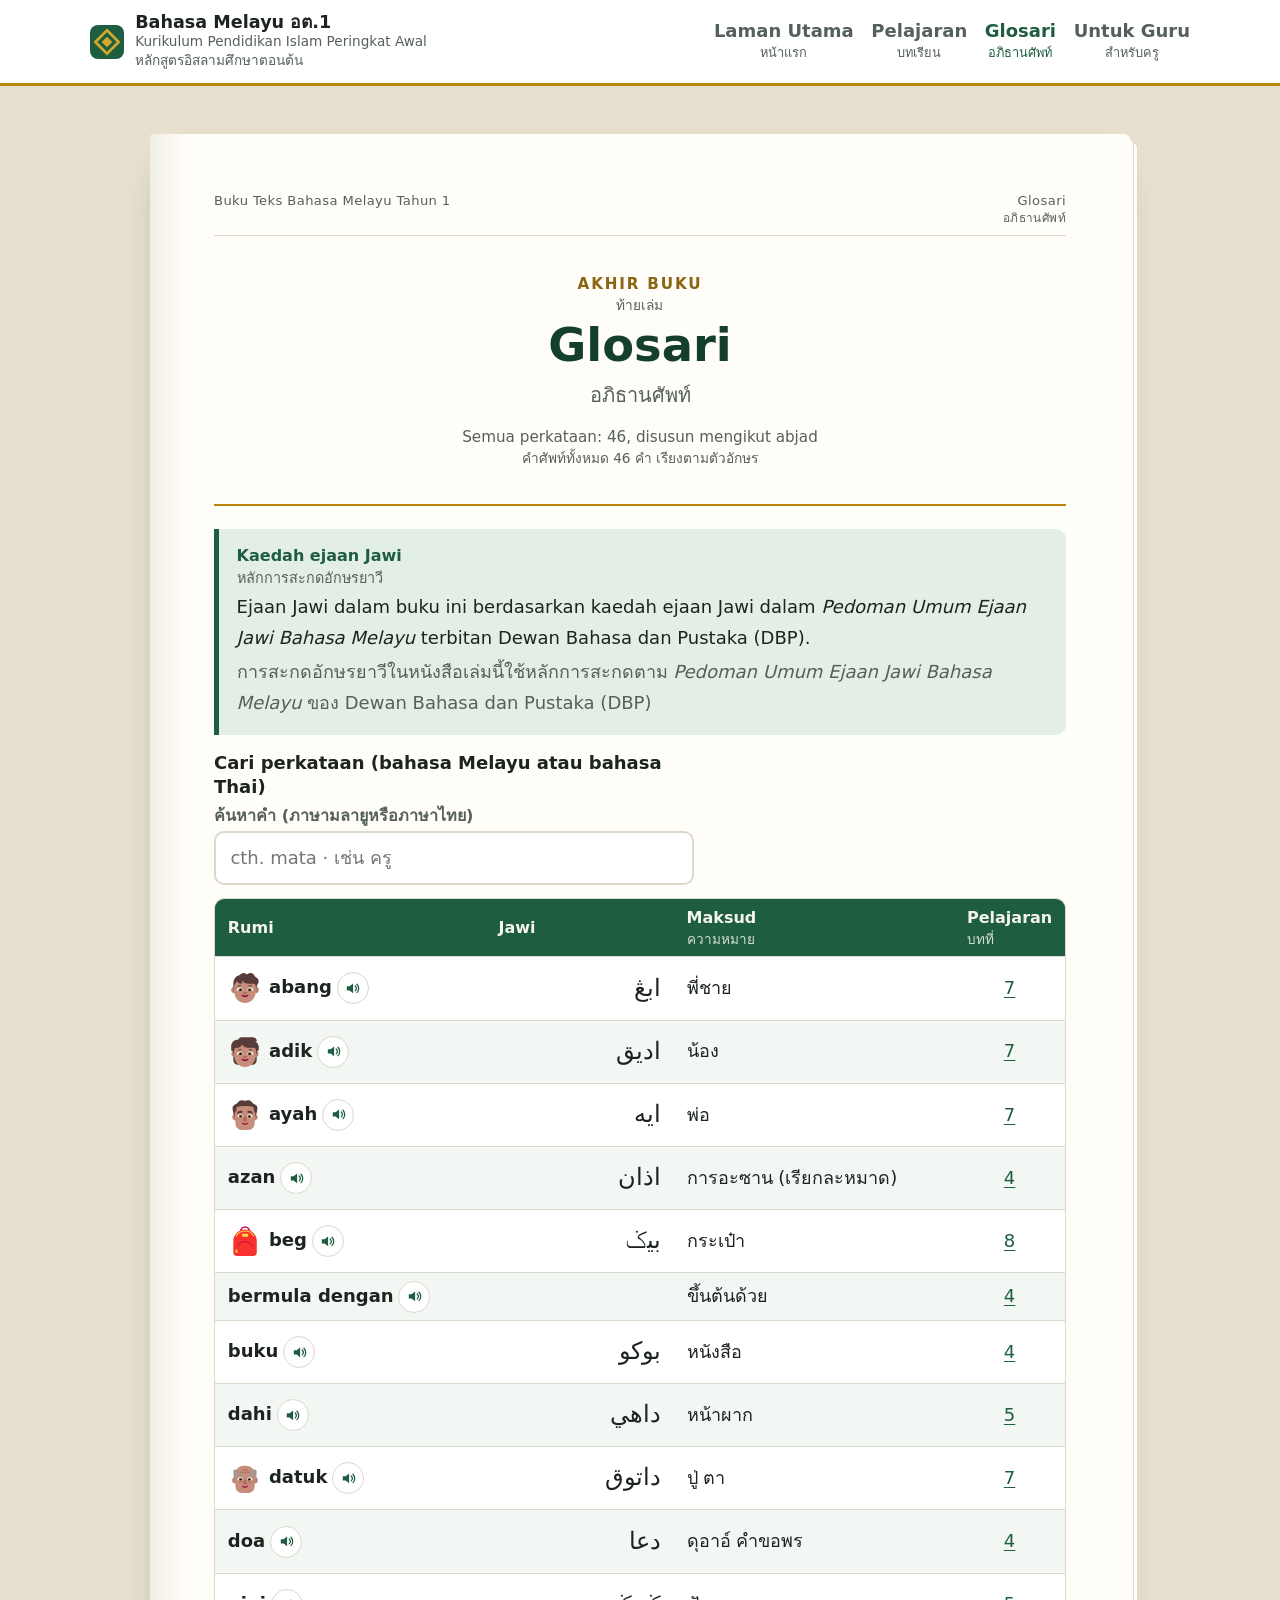
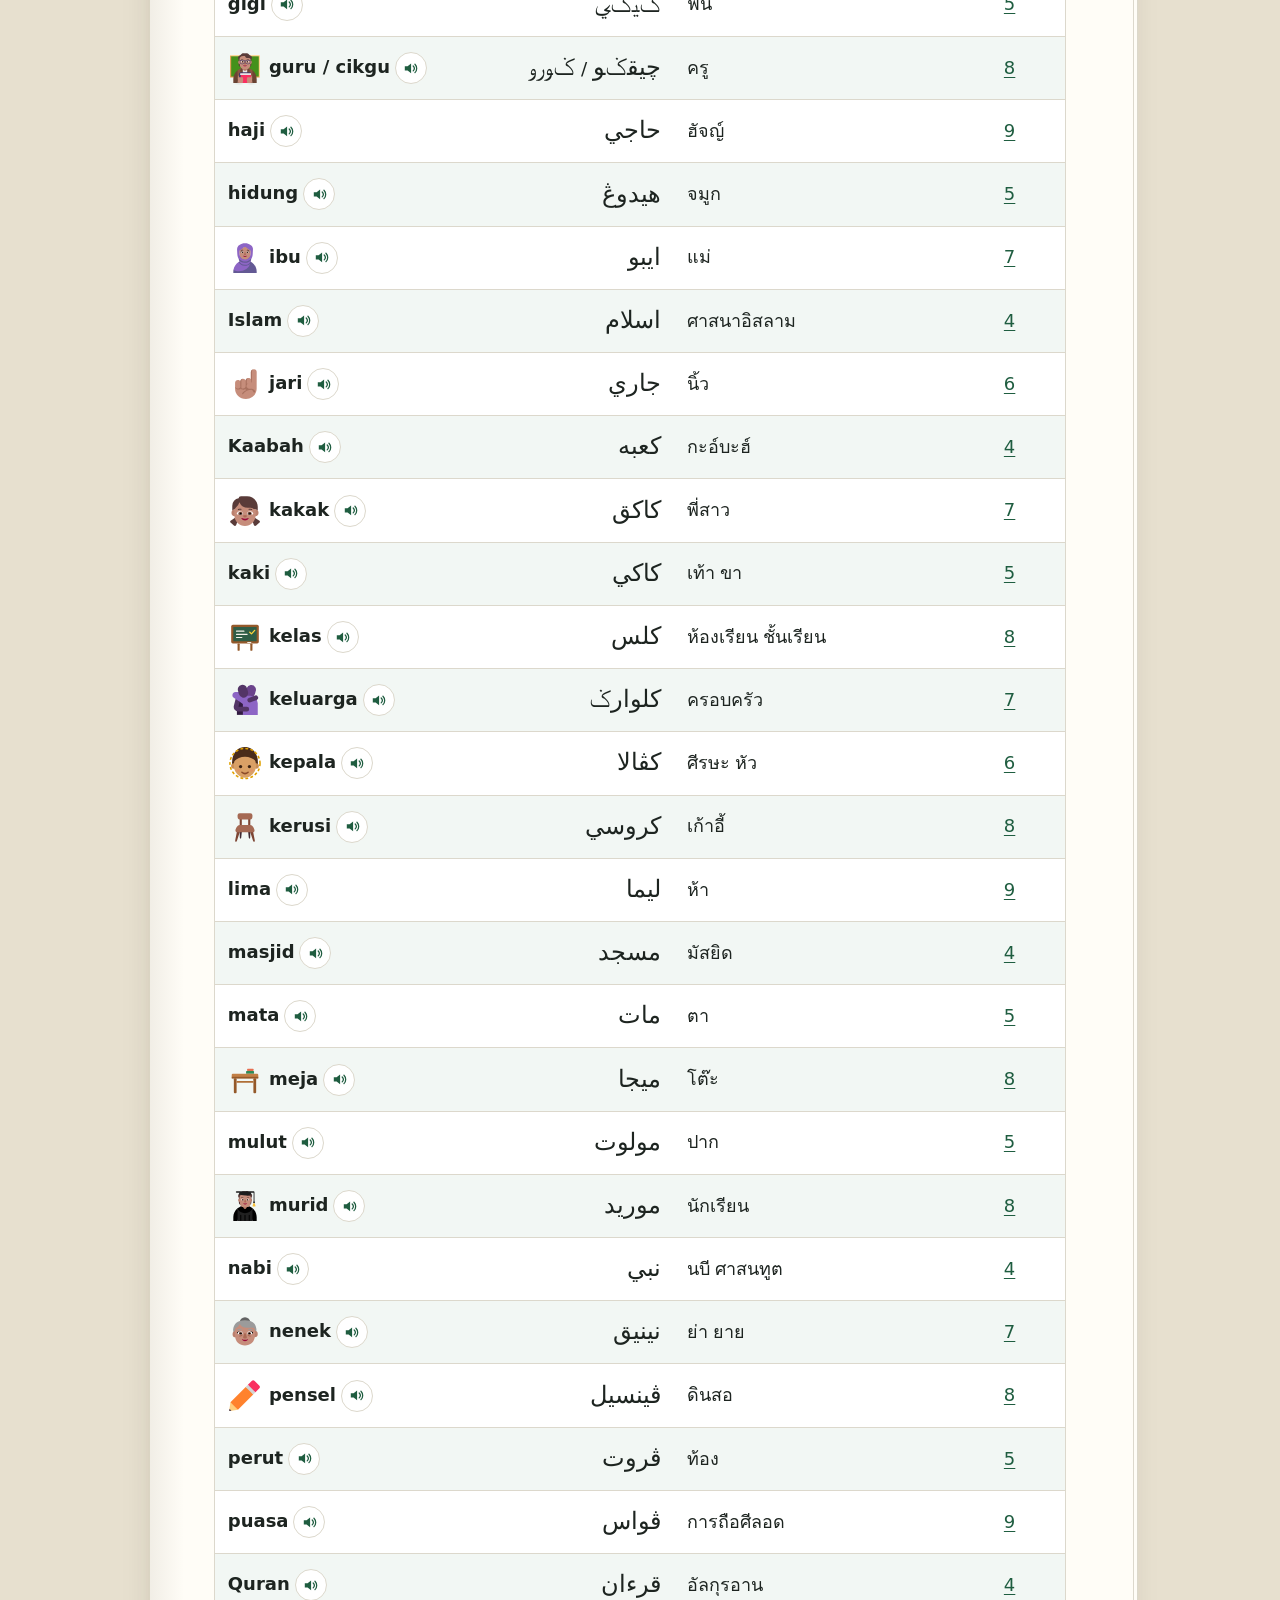
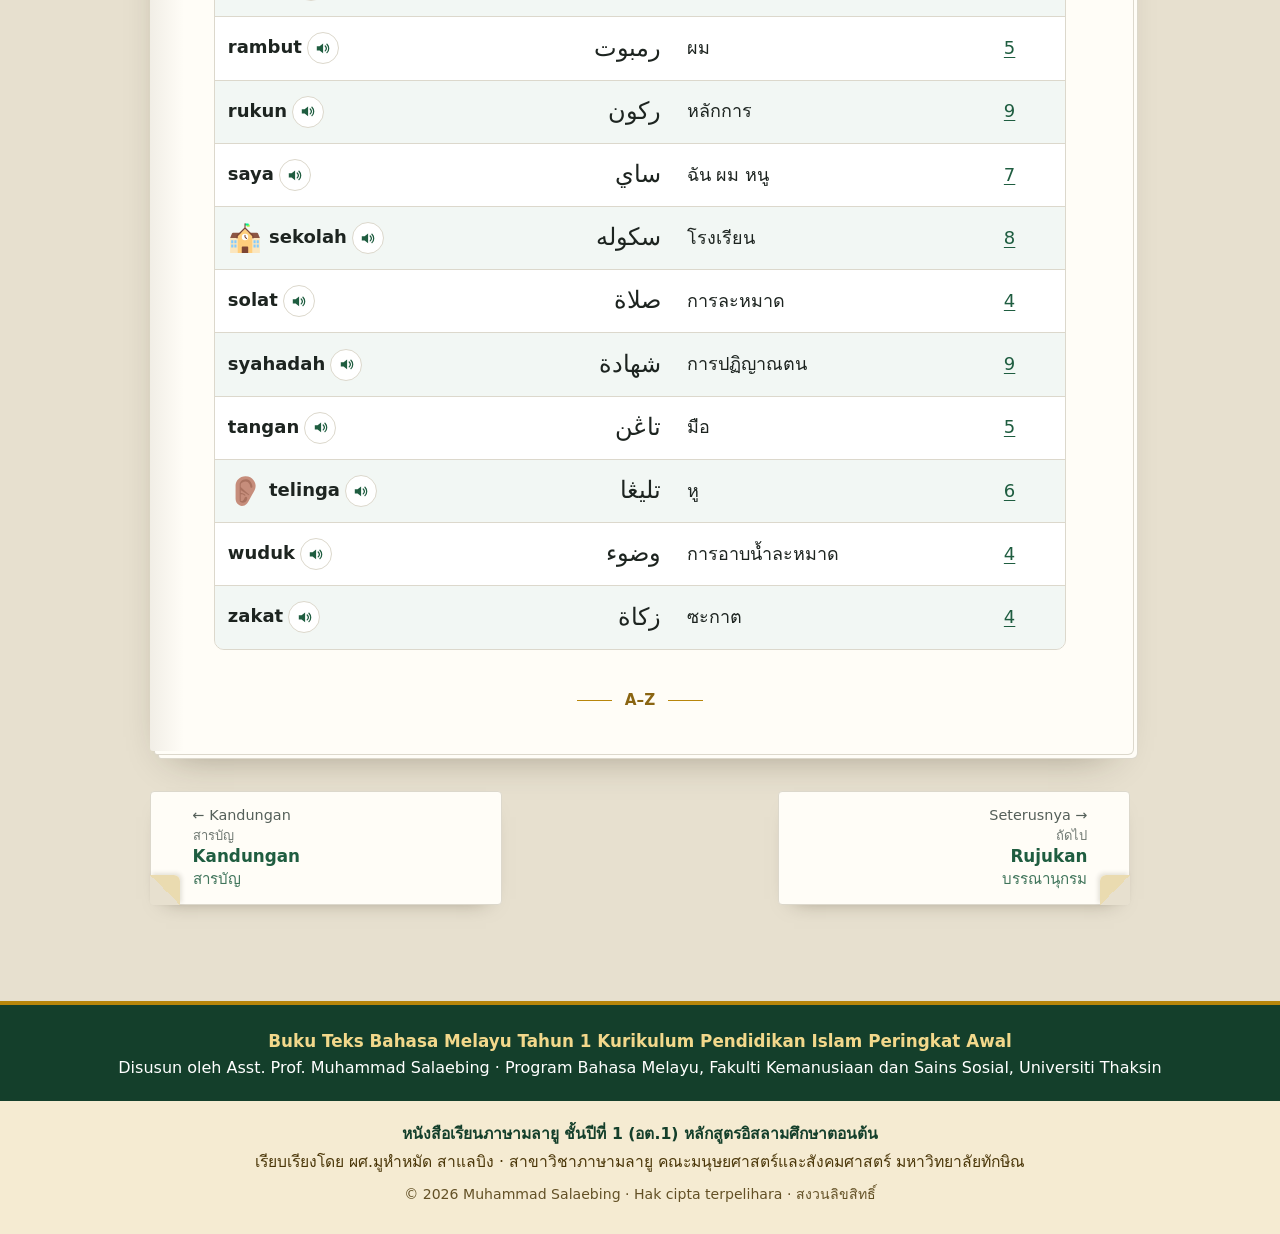
==== commit 8c31576d: "เพิ่มหน้า Rujukan (บรรณานุกรม) ท้ายเล่ม - หน้าใหม่ rujukan.html: รายการอ้างอิงแบบ APA ฉบับที่ 7 - เพ" ====
--- a/glosari.html
+++ b/glosari.html
@@ -42,6 +42,7 @@
 <div class="tbl"><table class="vocab" id="g-table"><thead><tr><th>Rumi</th><th>Jawi</th><th><span class="bi"><span lang="ms">Maksud</span><span class="tr">ความหมาย</span></span></th><th><span class="bi"><span lang="ms">Pelajaran</span><span class="tr">บทที่</span></span></th></tr></thead><tbody><tr data-q="abang พี่ชาย"><td class="ms"><img class="pic" src="assets/gambar/abang.svg" alt="" width="34" height="34" loading="lazy" decoding="async"><span>abang</span><button type="button" class="say" data-say="abang" aria-label="ฟังเสียง abang" title="ฟังเสียง"><svg viewBox="0 0 24 24" aria-hidden="true"><path d="M4 9h4l5-4v14l-5-4H4z" fill="currentColor"/><path d="M16 8.5a5 5 0 0 1 0 7M18.5 6a8.5 8.5 0 0 1 0 12" fill="none" stroke="currentColor" stroke-width="1.8" stroke-linecap="round"/></svg></button></td><td class="jw-cell"><span class="jw" lang="ms-Arab" dir="rtl">ابڠ</span></td><td>พี่ชาย</td><td class="n"><a href="pelajaran/07.html">7</a></td></tr><tr data-q="adik น้อง"><td class="ms"><img class="pic" src="assets/gambar/adik.svg" alt="" width="34" height="34" loading="lazy" decoding="async"><span>adik</span><button type="button" class="say" data-say="adik" aria-label="ฟังเสียง adik" title="ฟังเสียง"><svg viewBox="0 0 24 24" aria-hidden="true"><path d="M4 9h4l5-4v14l-5-4H4z" fill="currentColor"/><path d="M16 8.5a5 5 0 0 1 0 7M18.5 6a8.5 8.5 0 0 1 0 12" fill="none" stroke="currentColor" stroke-width="1.8" stroke-linecap="round"/></svg></button></td><td class="jw-cell"><span class="jw" lang="ms-Arab" dir="rtl">اديق</span></td><td>น้อง</td><td class="n"><a href="pelajaran/07.html">7</a></td></tr><tr data-q="ayah พ่อ"><td class="ms"><img class="pic" src="assets/gambar/ayah.svg" alt="" width="34" height="34" loading="lazy" decoding="async"><span>ayah</span><button type="button" class="say" data-say="ayah" aria-label="ฟังเสียง ayah" title="ฟังเสียง"><svg viewBox="0 0 24 24" aria-hidden="true"><path d="M4 9h4l5-4v14l-5-4H4z" fill="currentColor"/><path d="M16 8.5a5 5 0 0 1 0 7M18.5 6a8.5 8.5 0 0 1 0 12" fill="none" stroke="currentColor" stroke-width="1.8" stroke-linecap="round"/></svg></button></td><td class="jw-cell"><span class="jw" lang="ms-Arab" dir="rtl">ايه</span></td><td>พ่อ</td><td class="n"><a href="pelajaran/07.html">7</a></td></tr><tr data-q="azan การอะซาน (เรียกละหมาด)"><td class="ms"><span>azan</span><button type="button" class="say" data-say="azan" aria-label="ฟังเสียง azan" title="ฟังเสียง"><svg viewBox="0 0 24 24" aria-hidden="true"><path d="M4 9h4l5-4v14l-5-4H4z" fill="currentColor"/><path d="M16 8.5a5 5 0 0 1 0 7M18.5 6a8.5 8.5 0 0 1 0 12" fill="none" stroke="currentColor" stroke-width="1.8" stroke-linecap="round"/></svg></button></td><td class="jw-cell"><span class="jw" lang="ms-Arab" dir="rtl">اذان</span></td><td>การอะซาน (เรียกละหมาด)</td><td class="n"><a href="pelajaran/04.html">4</a></td></tr><tr data-q="beg กระเป๋า"><td class="ms"><img class="pic" src="assets/gambar/beg.svg" alt="" width="34" height="34" loading="lazy" decoding="async"><span>beg</span><button type="button" class="say" data-say="beg" aria-label="ฟังเสียง beg" title="ฟังเสียง"><svg viewBox="0 0 24 24" aria-hidden="true"><path d="M4 9h4l5-4v14l-5-4H4z" fill="currentColor"/><path d="M16 8.5a5 5 0 0 1 0 7M18.5 6a8.5 8.5 0 0 1 0 12" fill="none" stroke="currentColor" stroke-width="1.8" stroke-linecap="round"/></svg></button></td><td class="jw-cell"><span class="jw" lang="ms-Arab" dir="rtl">بيݢ</span></td><td>กระเป๋า</td><td class="n"><a href="pelajaran/08.html">8</a></td></tr><tr data-q="bermula dengan ขึ้นต้นด้วย"><td class="ms"><span>bermula dengan</span><button type="button" class="say" data-say="bermula dengan" aria-label="ฟังเสียง bermula dengan" title="ฟังเสียง"><svg viewBox="0 0 24 24" aria-hidden="true"><path d="M4 9h4l5-4v14l-5-4H4z" fill="currentColor"/><path d="M16 8.5a5 5 0 0 1 0 7M18.5 6a8.5 8.5 0 0 1 0 12" fill="none" stroke="currentColor" stroke-width="1.8" stroke-linecap="round"/></svg></button></td><td class="jw-cell"></td><td>ขึ้นต้นด้วย</td><td class="n"><a href="pelajaran/04.html">4</a></td></tr><tr data-q="buku หนังสือ"><td class="ms"><span>buku</span><button type="button" class="say" data-say="buku" aria-label="ฟังเสียง buku" title="ฟังเสียง"><svg viewBox="0 0 24 24" aria-hidden="true"><path d="M4 9h4l5-4v14l-5-4H4z" fill="currentColor"/><path d="M16 8.5a5 5 0 0 1 0 7M18.5 6a8.5 8.5 0 0 1 0 12" fill="none" stroke="currentColor" stroke-width="1.8" stroke-linecap="round"/></svg></button></td><td class="jw-cell"><span class="jw" lang="ms-Arab" dir="rtl">بوکو</span></td><td>หนังสือ</td><td class="n"><a href="pelajaran/04.html">4</a></td></tr><tr data-q="dahi หน้าผาก"><td class="ms"><span>dahi</span><button type="button" class="say" data-say="dahi" aria-label="ฟังเสียง dahi" title="ฟังเสียง"><svg viewBox="0 0 24 24" aria-hidden="true"><path d="M4 9h4l5-4v14l-5-4H4z" fill="currentColor"/><path d="M16 8.5a5 5 0 0 1 0 7M18.5 6a8.5 8.5 0 0 1 0 12" fill="none" stroke="currentColor" stroke-width="1.8" stroke-linecap="round"/></svg></button></td><td class="jw-cell"><span class="jw" lang="ms-Arab" dir="rtl">داهي</span></td><td>หน้าผาก</td><td class="n"><a href="pelajaran/05.html">5</a></td></tr><tr data-q="datuk ปู่ ตา"><td class="ms"><img class="pic" src="assets/gambar/datuk.svg" alt="" width="34" height="34" loading="lazy" decoding="async"><span>datuk</span><button type="button" class="say" data-say="datuk" aria-label="ฟังเสียง datuk" title="ฟังเสียง"><svg viewBox="0 0 24 24" aria-hidden="true"><path d="M4 9h4l5-4v14l-5-4H4z" fill="currentColor"/><path d="M16 8.5a5 5 0 0 1 0 7M18.5 6a8.5 8.5 0 0 1 0 12" fill="none" stroke="currentColor" stroke-width="1.8" stroke-linecap="round"/></svg></button></td><td class="jw-cell"><span class="jw" lang="ms-Arab" dir="rtl">داتوق</span></td><td>ปู่ ตา</td><td class="n"><a href="pelajaran/07.html">7</a></td></tr><tr data-q="doa ดุอาอ์ คำขอพร"><td class="ms"><span>doa</span><button type="button" class="say" data-say="doa" aria-label="ฟังเสียง doa" title="ฟังเสียง"><svg viewBox="0 0 24 24" aria-hidden="true"><path d="M4 9h4l5-4v14l-5-4H4z" fill="currentColor"/><path d="M16 8.5a5 5 0 0 1 0 7M18.5 6a8.5 8.5 0 0 1 0 12" fill="none" stroke="currentColor" stroke-width="1.8" stroke-linecap="round"/></svg></button></td><td class="jw-cell"><span class="jw" lang="ms-Arab" dir="rtl">دعا</span></td><td>ดุอาอ์ คำขอพร</td><td class="n"><a href="pelajaran/04.html">4</a></td></tr><tr data-q="gigi ฟัน"><td class="ms"><span>gigi</span><button type="button" class="say" data-say="gigi" aria-label="ฟังเสียง gigi" title="ฟังเสียง"><svg viewBox="0 0 24 24" aria-hidden="true"><path d="M4 9h4l5-4v14l-5-4H4z" fill="currentColor"/><path d="M16 8.5a5 5 0 0 1 0 7M18.5 6a8.5 8.5 0 0 1 0 12" fill="none" stroke="currentColor" stroke-width="1.8" stroke-linecap="round"/></svg></button></td><td class="jw-cell"><span class="jw" lang="ms-Arab" dir="rtl">ݢيݢي</span></td><td>ฟัน</td><td class="n"><a href="pelajaran/05.html">5</a></td></tr><tr data-q="guru / cikgu ครู"><td class="ms"><img class="pic" src="assets/gambar/guru.svg" alt="" width="34" height="34" loading="lazy" decoding="async"><span>guru / cikgu</span><button type="button" class="say" data-say="guru / cikgu" aria-label="ฟังเสียง guru / cikgu" title="ฟังเสียง"><svg viewBox="0 0 24 24" aria-hidden="true"><path d="M4 9h4l5-4v14l-5-4H4z" fill="currentColor"/><path d="M16 8.5a5 5 0 0 1 0 7M18.5 6a8.5 8.5 0 0 1 0 12" fill="none" stroke="currentColor" stroke-width="1.8" stroke-linecap="round"/></svg></button></td><td class="jw-cell"><span class="jw" lang="ms-Arab" dir="rtl">ݢورو</span> / <span class="jw" lang="ms-Arab" dir="rtl">چيقݢو</span></td><td>ครู</td><td class="n"><a href="pelajaran/08.html">8</a></td></tr><tr data-q="haji ฮัจญ์"><td class="ms"><span>haji</span><button type="button" class="say" data-say="haji" aria-label="ฟังเสียง haji" title="ฟังเสียง"><svg viewBox="0 0 24 24" aria-hidden="true"><path d="M4 9h4l5-4v14l-5-4H4z" fill="currentColor"/><path d="M16 8.5a5 5 0 0 1 0 7M18.5 6a8.5 8.5 0 0 1 0 12" fill="none" stroke="currentColor" stroke-width="1.8" stroke-linecap="round"/></svg></button></td><td class="jw-cell"><span class="jw" lang="ms-Arab" dir="rtl">حاجي</span></td><td>ฮัจญ์</td><td class="n"><a href="pelajaran/09.html">9</a></td></tr><tr data-q="hidung จมูก"><td class="ms"><span>hidung</span><button type="button" class="say" data-say="hidung" aria-label="ฟังเสียง hidung" title="ฟังเสียง"><svg viewBox="0 0 24 24" aria-hidden="true"><path d="M4 9h4l5-4v14l-5-4H4z" fill="currentColor"/><path d="M16 8.5a5 5 0 0 1 0 7M18.5 6a8.5 8.5 0 0 1 0 12" fill="none" stroke="currentColor" stroke-width="1.8" stroke-linecap="round"/></svg></button></td><td class="jw-cell"><span class="jw" lang="ms-Arab" dir="rtl">هيدوڠ</span></td><td>จมูก</td><td class="n"><a href="pelajaran/05.html">5</a></td></tr><tr data-q="ibu แม่"><td class="ms"><img class="pic" src="assets/gambar/ibu.svg" alt="" width="34" height="34" loading="lazy" decoding="async"><span>ibu</span><button type="button" class="say" data-say="ibu" aria-label="ฟังเสียง ibu" title="ฟังเสียง"><svg viewBox="0 0 24 24" aria-hidden="true"><path d="M4 9h4l5-4v14l-5-4H4z" fill="currentColor"/><path d="M16 8.5a5 5 0 0 1 0 7M18.5 6a8.5 8.5 0 0 1 0 12" fill="none" stroke="currentColor" stroke-width="1.8" stroke-linecap="round"/></svg></button></td><td class="jw-cell"><span class="jw" lang="ms-Arab" dir="rtl">ايبو</span></td><td>แม่</td><td class="n"><a href="pelajaran/07.html">7</a></td></tr><tr data-q="islam ศาสนาอิสลาม"><td class="ms"><span>Islam</span><button type="button" class="say" data-say="Islam" aria-label="ฟังเสียง Islam" title="ฟังเสียง"><svg viewBox="0 0 24 24" aria-hidden="true"><path d="M4 9h4l5-4v14l-5-4H4z" fill="currentColor"/><path d="M16 8.5a5 5 0 0 1 0 7M18.5 6a8.5 8.5 0 0 1 0 12" fill="none" stroke="currentColor" stroke-width="1.8" stroke-linecap="round"/></svg></button></td><td class="jw-cell"><span class="jw" lang="ms-Arab" dir="rtl">اسلام</span></td><td>ศาสนาอิสลาม</td><td class="n"><a href="pelajaran/04.html">4</a></td></tr><tr data-q="jari นิ้ว"><td class="ms"><img class="pic" src="assets/gambar/jari.svg" alt="" width="34" height="34" loading="lazy" decoding="async"><span>jari</span><button type="button" class="say" data-say="jari" aria-label="ฟังเสียง jari" title="ฟังเสียง"><svg viewBox="0 0 24 24" aria-hidden="true"><path d="M4 9h4l5-4v14l-5-4H4z" fill="currentColor"/><path d="M16 8.5a5 5 0 0 1 0 7M18.5 6a8.5 8.5 0 0 1 0 12" fill="none" stroke="currentColor" stroke-width="1.8" stroke-linecap="round"/></svg></button></td><td class="jw-cell"><span class="jw" lang="ms-Arab" dir="rtl">جاري</span></td><td>นิ้ว</td><td class="n"><a href="pelajaran/06.html">6</a></td></tr><tr data-q="kaabah กะอ์บะฮ์"><td class="ms"><span>Kaabah</span><button type="button" class="say" data-say="Kaabah" aria-label="ฟังเสียง Kaabah" title="ฟังเสียง"><svg viewBox="0 0 24 24" aria-hidden="true"><path d="M4 9h4l5-4v14l-5-4H4z" fill="currentColor"/><path d="M16 8.5a5 5 0 0 1 0 7M18.5 6a8.5 8.5 0 0 1 0 12" fill="none" stroke="currentColor" stroke-width="1.8" stroke-linecap="round"/></svg></button></td><td class="jw-cell"><span class="jw" lang="ms-Arab" dir="rtl">کعبه</span></td><td>กะอ์บะฮ์</td><td class="n"><a href="pelajaran/04.html">4</a></td></tr><tr data-q="kakak พี่สาว"><td class="ms"><img class="pic" src="assets/gambar/kakak.svg" alt="" width="34" height="34" loading="lazy" decoding="async"><span>kakak</span><button type="button" class="say" data-say="kakak" aria-label="ฟังเสียง kakak" title="ฟังเสียง"><svg viewBox="0 0 24 24" aria-hidden="true"><path d="M4 9h4l5-4v14l-5-4H4z" fill="currentColor"/><path d="M16 8.5a5 5 0 0 1 0 7M18.5 6a8.5 8.5 0 0 1 0 12" fill="none" stroke="currentColor" stroke-width="1.8" stroke-linecap="round"/></svg></button></td><td class="jw-cell"><span class="jw" lang="ms-Arab" dir="rtl">کاکق</span></td><td>พี่สาว</td><td class="n"><a href="pelajaran/07.html">7</a></td></tr><tr data-q="kaki เท้า ขา"><td class="ms"><span>kaki</span><button type="button" class="say" data-say="kaki" aria-label="ฟังเสียง kaki" title="ฟังเสียง"><svg viewBox="0 0 24 24" aria-hidden="true"><path d="M4 9h4l5-4v14l-5-4H4z" fill="currentColor"/><path d="M16 8.5a5 5 0 0 1 0 7M18.5 6a8.5 8.5 0 0 1 0 12" fill="none" stroke="currentColor" stroke-width="1.8" stroke-linecap="round"/></svg></button></td><td class="jw-cell"><span class="jw" lang="ms-Arab" dir="rtl">کاکي</span></td><td>เท้า ขา</td><td class="n"><a href="pelajaran/05.html">5</a></td></tr><tr data-q="kelas ห้องเรียน ชั้นเรียน"><td class="ms"><img class="pic" src="assets/gambar/kelas.svg" alt="" width="34" height="34" loading="lazy" decoding="async"><span>kelas</span><button type="button" class="say" data-say="kelas" aria-label="ฟังเสียง kelas" title="ฟังเสียง"><svg viewBox="0 0 24 24" aria-hidden="true"><path d="M4 9h4l5-4v14l-5-4H4z" fill="currentColor"/><path d="M16 8.5a5 5 0 0 1 0 7M18.5 6a8.5 8.5 0 0 1 0 12" fill="none" stroke="currentColor" stroke-width="1.8" stroke-linecap="round"/></svg></button></td><td class="jw-cell"><span class="jw" lang="ms-Arab" dir="rtl">کلس</span></td><td>ห้องเรียน ชั้นเรียน</td><td class="n"><a href="pelajaran/08.html">8</a></td></tr><tr data-q="keluarga ครอบครัว"><td class="ms"><img class="pic" src="assets/gambar/keluarga.svg" alt="" width="34" height="34" loading="lazy" decoding="async"><span>keluarga</span><button type="button" class="say" data-say="keluarga" aria-label="ฟังเสียง keluarga" title="ฟังเสียง"><svg viewBox="0 0 24 24" aria-hidden="true"><path d="M4 9h4l5-4v14l-5-4H4z" fill="currentColor"/><path d="M16 8.5a5 5 0 0 1 0 7M18.5 6a8.5 8.5 0 0 1 0 12" fill="none" stroke="currentColor" stroke-width="1.8" stroke-linecap="round"/></svg></button></td><td class="jw-cell"><span class="jw" lang="ms-Arab" dir="rtl">کلوارݢ</span></td><td>ครอบครัว</td><td class="n"><a href="pelajaran/07.html">7</a></td></tr><tr data-q="kepala ศีรษะ หัว"><td class="ms"><img class="pic" src="assets/gambar/kepala.svg" alt="" width="34" height="34" loading="lazy" decoding="async"><span>kepala</span><button type="button" class="say" data-say="kepala" aria-label="ฟังเสียง kepala" title="ฟังเสียง"><svg viewBox="0 0 24 24" aria-hidden="true"><path d="M4 9h4l5-4v14l-5-4H4z" fill="currentColor"/><path d="M16 8.5a5 5 0 0 1 0 7M18.5 6a8.5 8.5 0 0 1 0 12" fill="none" stroke="currentColor" stroke-width="1.8" stroke-linecap="round"/></svg></button></td><td class="jw-cell"><span class="jw" lang="ms-Arab" dir="rtl">کڤالا</span></td><td>ศีรษะ หัว</td><td class="n"><a href="pelajaran/06.html">6</a></td></tr><tr data-q="kerusi เก้าอี้"><td class="ms"><img class="pic" src="assets/gambar/kerusi.svg" alt="" width="34" height="34" loading="lazy" decoding="async"><span>kerusi</span><button type="button" class="say" data-say="kerusi" aria-label="ฟังเสียง kerusi" title="ฟังเสียง"><svg viewBox="0 0 24 24" aria-hidden="true"><path d="M4 9h4l5-4v14l-5-4H4z" fill="currentColor"/><path d="M16 8.5a5 5 0 0 1 0 7M18.5 6a8.5 8.5 0 0 1 0 12" fill="none" stroke="currentColor" stroke-width="1.8" stroke-linecap="round"/></svg></button></td><td class="jw-cell"><span class="jw" lang="ms-Arab" dir="rtl">کروسي</span></td><td>เก้าอี้</td><td class="n"><a href="pelajaran/08.html">8</a></td></tr><tr data-q="lima ห้า"><td class="ms"><span>lima</span><button type="button" class="say" data-say="lima" aria-label="ฟังเสียง lima" title="ฟังเสียง"><svg viewBox="0 0 24 24" aria-hidden="true"><path d="M4 9h4l5-4v14l-5-4H4z" fill="currentColor"/><path d="M16 8.5a5 5 0 0 1 0 7M18.5 6a8.5 8.5 0 0 1 0 12" fill="none" stroke="currentColor" stroke-width="1.8" stroke-linecap="round"/></svg></button></td><td class="jw-cell"><span class="jw" lang="ms-Arab" dir="rtl">ليما</span></td><td>ห้า</td><td class="n"><a href="pelajaran/09.html">9</a></td></tr><tr data-q="masjid มัสยิด"><td class="ms"><span>masjid</span><button type="button" class="say" data-say="masjid" aria-label="ฟังเสียง masjid" title="ฟังเสียง"><svg viewBox="0 0 24 24" aria-hidden="true"><path d="M4 9h4l5-4v14l-5-4H4z" fill="currentColor"/><path d="M16 8.5a5 5 0 0 1 0 7M18.5 6a8.5 8.5 0 0 1 0 12" fill="none" stroke="currentColor" stroke-width="1.8" stroke-linecap="round"/></svg></button></td><td class="jw-cell"><span class="jw" lang="ms-Arab" dir="rtl">مسجد</span></td><td>มัสยิด</td><td class="n"><a href="pelajaran/04.html">4</a></td></tr><tr data-q="mata ตา"><td class="ms"><span>mata</span><button type="button" class="say" data-say="mata" aria-label="ฟังเสียง mata" title="ฟังเสียง"><svg viewBox="0 0 24 24" aria-hidden="true"><path d="M4 9h4l5-4v14l-5-4H4z" fill="currentColor"/><path d="M16 8.5a5 5 0 0 1 0 7M18.5 6a8.5 8.5 0 0 1 0 12" fill="none" stroke="currentColor" stroke-width="1.8" stroke-linecap="round"/></svg></button></td><td class="jw-cell"><span class="jw" lang="ms-Arab" dir="rtl">مات</span></td><td>ตา</td><td class="n"><a href="pelajaran/05.html">5</a></td></tr><tr data-q="meja โต๊ะ"><td class="ms"><img class="pic" src="assets/gambar/meja.svg" alt="" width="34" height="34" loading="lazy" decoding="async"><span>meja</span><button type="button" class="say" data-say="meja" aria-label="ฟังเสียง meja" title="ฟังเสียง"><svg viewBox="0 0 24 24" aria-hidden="true"><path d="M4 9h4l5-4v14l-5-4H4z" fill="currentColor"/><path d="M16 8.5a5 5 0 0 1 0 7M18.5 6a8.5 8.5 0 0 1 0 12" fill="none" stroke="currentColor" stroke-width="1.8" stroke-linecap="round"/></svg></button></td><td class="jw-cell"><span class="jw" lang="ms-Arab" dir="rtl">ميجا</span></td><td>โต๊ะ</td><td class="n"><a href="pelajaran/08.html">8</a></td></tr><tr data-q="mulut ปาก"><td class="ms"><span>mulut</span><button type="button" class="say" data-say="mulut" aria-label="ฟังเสียง mulut" title="ฟังเสียง"><svg viewBox="0 0 24 24" aria-hidden="true"><path d="M4 9h4l5-4v14l-5-4H4z" fill="currentColor"/><path d="M16 8.5a5 5 0 0 1 0 7M18.5 6a8.5 8.5 0 0 1 0 12" fill="none" stroke="currentColor" stroke-width="1.8" stroke-linecap="round"/></svg></button></td><td class="jw-cell"><span class="jw" lang="ms-Arab" dir="rtl">مولوت</span></td><td>ปาก</td><td class="n"><a href="pelajaran/05.html">5</a></td></tr><tr data-q="murid นักเรียน"><td class="ms"><img class="pic" src="assets/gambar/murid.svg" alt="" width="34" height="34" loading="lazy" decoding="async"><span>murid</span><button type="button" class="say" data-say="murid" aria-label="ฟังเสียง murid" title="ฟังเสียง"><svg viewBox="0 0 24 24" aria-hidden="true"><path d="M4 9h4l5-4v14l-5-4H4z" fill="currentColor"/><path d="M16 8.5a5 5 0 0 1 0 7M18.5 6a8.5 8.5 0 0 1 0 12" fill="none" stroke="currentColor" stroke-width="1.8" stroke-linecap="round"/></svg></button></td><td class="jw-cell"><span class="jw" lang="ms-Arab" dir="rtl">موريد</span></td><td>นักเรียน</td><td class="n"><a href="pelajaran/08.html">8</a></td></tr><tr data-q="nabi นบี ศาสนทูต"><td class="ms"><span>nabi</span><button type="button" class="say" data-say="nabi" aria-label="ฟังเสียง nabi" title="ฟังเสียง"><svg viewBox="0 0 24 24" aria-hidden="true"><path d="M4 9h4l5-4v14l-5-4H4z" fill="currentColor"/><path d="M16 8.5a5 5 0 0 1 0 7M18.5 6a8.5 8.5 0 0 1 0 12" fill="none" stroke="currentColor" stroke-width="1.8" stroke-linecap="round"/></svg></button></td><td class="jw-cell"><span class="jw" lang="ms-Arab" dir="rtl">نبي</span></td><td>นบี ศาสนทูต</td><td class="n"><a href="pelajaran/04.html">4</a></td></tr><tr data-q="nenek ย่า ยาย"><td class="ms"><img class="pic" src="assets/gambar/nenek.svg" alt="" width="34" height="34" loading="lazy" decoding="async"><span>nenek</span><button type="button" class="say" data-say="nenek" aria-label="ฟังเสียง nenek" title="ฟังเสียง"><svg viewBox="0 0 24 24" aria-hidden="true"><path d="M4 9h4l5-4v14l-5-4H4z" fill="currentColor"/><path d="M16 8.5a5 5 0 0 1 0 7M18.5 6a8.5 8.5 0 0 1 0 12" fill="none" stroke="currentColor" stroke-width="1.8" stroke-linecap="round"/></svg></button></td><td class="jw-cell"><span class="jw" lang="ms-Arab" dir="rtl">نينيق</span></td><td>ย่า ยาย</td><td class="n"><a href="pelajaran/07.html">7</a></td></tr><tr data-q="pensel ดินสอ"><td class="ms"><img class="pic" src="assets/gambar/pensel.svg" alt="" width="34" height="34" loading="lazy" decoding="async"><span>pensel</span><button type="button" class="say" data-say="pensel" aria-label="ฟังเสียง pensel" title="ฟังเสียง"><svg viewBox="0 0 24 24" aria-hidden="true"><path d="M4 9h4l5-4v14l-5-4H4z" fill="currentColor"/><path d="M16 8.5a5 5 0 0 1 0 7M18.5 6a8.5 8.5 0 0 1 0 12" fill="none" stroke="currentColor" stroke-width="1.8" stroke-linecap="round"/></svg></button></td><td class="jw-cell"><span class="jw" lang="ms-Arab" dir="rtl">ڤينسيل</span></td><td>ดินสอ</td><td class="n"><a href="pelajaran/08.html">8</a></td></tr><tr data-q="perut ท้อง"><td class="ms"><span>perut</span><button type="button" class="say" data-say="perut" aria-label="ฟังเสียง perut" title="ฟังเสียง"><svg viewBox="0 0 24 24" aria-hidden="true"><path d="M4 9h4l5-4v14l-5-4H4z" fill="currentColor"/><path d="M16 8.5a5 5 0 0 1 0 7M18.5 6a8.5 8.5 0 0 1 0 12" fill="none" stroke="currentColor" stroke-width="1.8" stroke-linecap="round"/></svg></button></td><td class="jw-cell"><span class="jw" lang="ms-Arab" dir="rtl">ڤروت</span></td><td>ท้อง</td><td class="n"><a href="pelajaran/05.html">5</a></td></tr><tr data-q="puasa การถือศีลอด"><td class="ms"><span>puasa</span><button type="button" class="say" data-say="puasa" aria-label="ฟังเสียง puasa" title="ฟังเสียง"><svg viewBox="0 0 24 24" aria-hidden="true"><path d="M4 9h4l5-4v14l-5-4H4z" fill="currentColor"/><path d="M16 8.5a5 5 0 0 1 0 7M18.5 6a8.5 8.5 0 0 1 0 12" fill="none" stroke="currentColor" stroke-width="1.8" stroke-linecap="round"/></svg></button></td><td class="jw-cell"><span class="jw" lang="ms-Arab" dir="rtl">ڤواس</span></td><td>การถือศีลอด</td><td class="n"><a href="pelajaran/09.html">9</a></td></tr><tr data-q="quran อัลกุรอาน"><td class="ms"><span>Quran</span><button type="button" class="say" data-say="Quran" aria-label="ฟังเสียง Quran" title="ฟังเสียง"><svg viewBox="0 0 24 24" aria-hidden="true"><path d="M4 9h4l5-4v14l-5-4H4z" fill="currentColor"/><path d="M16 8.5a5 5 0 0 1 0 7M18.5 6a8.5 8.5 0 0 1 0 12" fill="none" stroke="currentColor" stroke-width="1.8" stroke-linecap="round"/></svg></button></td><td class="jw-cell"><span class="jw" lang="ms-Arab" dir="rtl">قرءان</span></td><td>อัลกุรอาน</td><td class="n"><a href="pelajaran/04.html">4</a></td></tr><tr data-q="rambut ผม"><td class="ms"><span>rambut</span><button type="button" class="say" data-say="rambut" aria-label="ฟังเสียง rambut" title="ฟังเสียง"><svg viewBox="0 0 24 24" aria-hidden="true"><path d="M4 9h4l5-4v14l-5-4H4z" fill="currentColor"/><path d="M16 8.5a5 5 0 0 1 0 7M18.5 6a8.5 8.5 0 0 1 0 12" fill="none" stroke="currentColor" stroke-width="1.8" stroke-linecap="round"/></svg></button></td><td class="jw-cell"><span class="jw" lang="ms-Arab" dir="rtl">رمبوت</span></td><td>ผม</td><td class="n"><a href="pelajaran/05.html">5</a></td></tr><tr data-q="rukun หลักการ"><td class="ms"><span>rukun</span><button type="button" class="say" data-say="rukun" aria-label="ฟังเสียง rukun" title="ฟังเสียง"><svg viewBox="0 0 24 24" aria-hidden="true"><path d="M4 9h4l5-4v14l-5-4H4z" fill="currentColor"/><path d="M16 8.5a5 5 0 0 1 0 7M18.5 6a8.5 8.5 0 0 1 0 12" fill="none" stroke="currentColor" stroke-width="1.8" stroke-linecap="round"/></svg></button></td><td class="jw-cell"><span class="jw" lang="ms-Arab" dir="rtl">رکون</span></td><td>หลักการ</td><td class="n"><a href="pelajaran/09.html">9</a></td></tr><tr data-q="saya ฉัน ผม หนู"><td class="ms"><span>saya</span><button type="button" class="say" data-say="saya" aria-label="ฟังเสียง saya" title="ฟังเสียง"><svg viewBox="0 0 24 24" aria-hidden="true"><path d="M4 9h4l5-4v14l-5-4H4z" fill="currentColor"/><path d="M16 8.5a5 5 0 0 1 0 7M18.5 6a8.5 8.5 0 0 1 0 12" fill="none" stroke="currentColor" stroke-width="1.8" stroke-linecap="round"/></svg></button></td><td class="jw-cell"><span class="jw" lang="ms-Arab" dir="rtl">ساي</span></td><td>ฉัน ผม หนู</td><td class="n"><a href="pelajaran/07.html">7</a></td></tr><tr data-q="sekolah โรงเรียน"><td class="ms"><img class="pic" src="assets/gambar/sekolah.svg" alt="" width="34" height="34" loading="lazy" decoding="async"><span>sekolah</span><button type="button" class="say" data-say="sekolah" aria-label="ฟังเสียง sekolah" title="ฟังเสียง"><svg viewBox="0 0 24 24" aria-hidden="true"><path d="M4 9h4l5-4v14l-5-4H4z" fill="currentColor"/><path d="M16 8.5a5 5 0 0 1 0 7M18.5 6a8.5 8.5 0 0 1 0 12" fill="none" stroke="currentColor" stroke-width="1.8" stroke-linecap="round"/></svg></button></td><td class="jw-cell"><span class="jw" lang="ms-Arab" dir="rtl">سکوله</span></td><td>โรงเรียน</td><td class="n"><a href="pelajaran/08.html">8</a></td></tr><tr data-q="solat การละหมาด"><td class="ms"><span>solat</span><button type="button" class="say" data-say="solat" aria-label="ฟังเสียง solat" title="ฟังเสียง"><svg viewBox="0 0 24 24" aria-hidden="true"><path d="M4 9h4l5-4v14l-5-4H4z" fill="currentColor"/><path d="M16 8.5a5 5 0 0 1 0 7M18.5 6a8.5 8.5 0 0 1 0 12" fill="none" stroke="currentColor" stroke-width="1.8" stroke-linecap="round"/></svg></button></td><td class="jw-cell"><span class="jw" lang="ms-Arab" dir="rtl">صلاة</span></td><td>การละหมาด</td><td class="n"><a href="pelajaran/04.html">4</a></td></tr><tr data-q="syahadah การปฏิญาณตน"><td class="ms"><span>syahadah</span><button type="button" class="say" data-say="syahadah" aria-label="ฟังเสียง syahadah" title="ฟังเสียง"><svg viewBox="0 0 24 24" aria-hidden="true"><path d="M4 9h4l5-4v14l-5-4H4z" fill="currentColor"/><path d="M16 8.5a5 5 0 0 1 0 7M18.5 6a8.5 8.5 0 0 1 0 12" fill="none" stroke="currentColor" stroke-width="1.8" stroke-linecap="round"/></svg></button></td><td class="jw-cell"><span class="jw" lang="ms-Arab" dir="rtl">شهادة</span></td><td>การปฏิญาณตน</td><td class="n"><a href="pelajaran/09.html">9</a></td></tr><tr data-q="tangan มือ"><td class="ms"><span>tangan</span><button type="button" class="say" data-say="tangan" aria-label="ฟังเสียง tangan" title="ฟังเสียง"><svg viewBox="0 0 24 24" aria-hidden="true"><path d="M4 9h4l5-4v14l-5-4H4z" fill="currentColor"/><path d="M16 8.5a5 5 0 0 1 0 7M18.5 6a8.5 8.5 0 0 1 0 12" fill="none" stroke="currentColor" stroke-width="1.8" stroke-linecap="round"/></svg></button></td><td class="jw-cell"><span class="jw" lang="ms-Arab" dir="rtl">تاڠن</span></td><td>มือ</td><td class="n"><a href="pelajaran/05.html">5</a></td></tr><tr data-q="telinga หู"><td class="ms"><img class="pic" src="assets/gambar/telinga.svg" alt="" width="34" height="34" loading="lazy" decoding="async"><span>telinga</span><button type="button" class="say" data-say="telinga" aria-label="ฟังเสียง telinga" title="ฟังเสียง"><svg viewBox="0 0 24 24" aria-hidden="true"><path d="M4 9h4l5-4v14l-5-4H4z" fill="currentColor"/><path d="M16 8.5a5 5 0 0 1 0 7M18.5 6a8.5 8.5 0 0 1 0 12" fill="none" stroke="currentColor" stroke-width="1.8" stroke-linecap="round"/></svg></button></td><td class="jw-cell"><span class="jw" lang="ms-Arab" dir="rtl">تليڠا</span></td><td>หู</td><td class="n"><a href="pelajaran/06.html">6</a></td></tr><tr data-q="wuduk การอาบน้ำละหมาด"><td class="ms"><span>wuduk</span><button type="button" class="say" data-say="wuduk" aria-label="ฟังเสียง wuduk" title="ฟังเสียง"><svg viewBox="0 0 24 24" aria-hidden="true"><path d="M4 9h4l5-4v14l-5-4H4z" fill="currentColor"/><path d="M16 8.5a5 5 0 0 1 0 7M18.5 6a8.5 8.5 0 0 1 0 12" fill="none" stroke="currentColor" stroke-width="1.8" stroke-linecap="round"/></svg></button></td><td class="jw-cell"><span class="jw" lang="ms-Arab" dir="rtl">وضوء</span></td><td>การอาบน้ำละหมาด</td><td class="n"><a href="pelajaran/04.html">4</a></td></tr><tr data-q="zakat ซะกาต"><td class="ms"><span>zakat</span><button type="button" class="say" data-say="zakat" aria-label="ฟังเสียง zakat" title="ฟังเสียง"><svg viewBox="0 0 24 24" aria-hidden="true"><path d="M4 9h4l5-4v14l-5-4H4z" fill="currentColor"/><path d="M16 8.5a5 5 0 0 1 0 7M18.5 6a8.5 8.5 0 0 1 0 12" fill="none" stroke="currentColor" stroke-width="1.8" stroke-linecap="round"/></svg></button></td><td class="jw-cell"><span class="jw" lang="ms-Arab" dir="rtl">زکاة</span></td><td>ซะกาต</td><td class="n"><a href="pelajaran/04.html">4</a></td></tr></tbody></table></div>
 <p class="folio" aria-hidden="true"><span>A–Z</span></p>
 </article>
+<nav class="pager" aria-label="Halaman sebelum dan seterusnya · หน้าก่อนหน้าและถัดไป"><a class="prev" href="index.html#pelajaran"><small><span class="bi"><span lang="ms">← Kandungan</span><span class="tr">สารบัญ</span></span></small><span class="bi"><span lang="ms">Kandungan</span><span class="tr">สารบัญ</span></span></a><a class="next" href="rujukan.html" rel="next"><small><span class="bi"><span lang="ms">Seterusnya →</span><span class="tr">ถัดไป</span></span></small><span class="bi"><span lang="ms">Rujukan</span><span class="tr">บรรณานุกรม</span></span></a></nav>
 </main>
 <footer class="site-foot">
   <div class="foot-ms" lang="ms">
--- a/assets/style.css
+++ b/assets/style.css
@@ -403,3 +403,8 @@
   .site-head nav a { font-size: .9rem; text-align: center; }
   .site-head nav a small { font-size: .72rem; }
 }
+
+/* รายการอ้างอิง (Rujukan) — ย่อหน้าแบบแขวน ตามรูปแบบ APA */
+.refs { list-style: none; padding: 0; margin: 1.2rem 0 0; max-width: var(--measure); }
+.refs li { padding-left: 2.2em; text-indent: -2.2em; margin: 0 0 .85rem; line-height: 1.65; overflow-wrap: anywhere; }
+@media print { .refs a { color: inherit; text-decoration: none; } }
